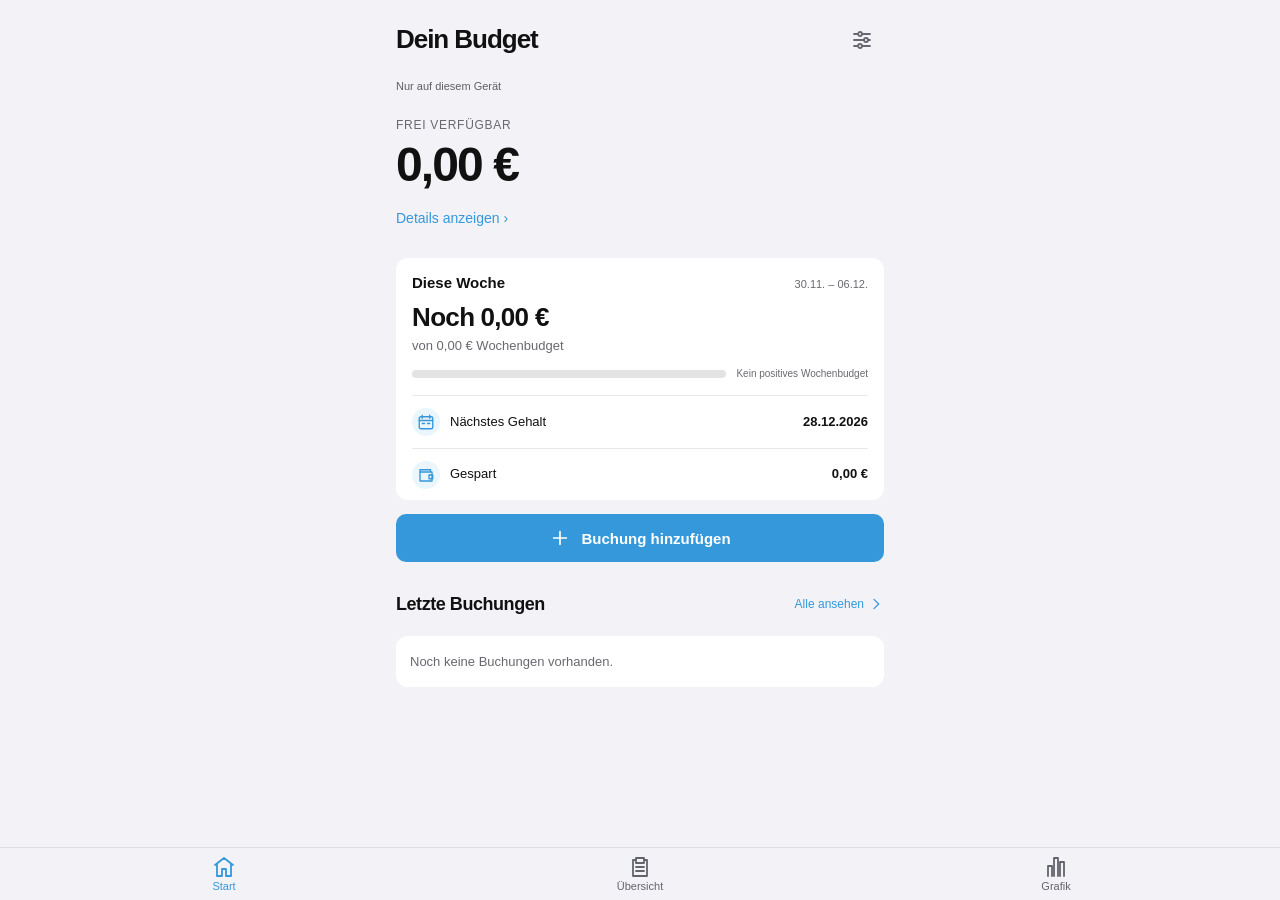
==== index.html @ 67a8d491 "Add files via upload" ====
<!DOCTYPE html>
<html lang="de">

<head>
    <meta charset="UTF-8">
    <meta name="viewport" content="width=device-width, initial-scale=1.0, viewport-fit=cover">
    <meta name="theme-color" content="#000000">
    <meta name="app-version" content="main-buchungen-design-v3">
    <meta name="apple-mobile-web-app-capable" content="yes">
    <meta name="apple-mobile-web-app-status-bar-style" content="black-translucent">
    <meta name="apple-mobile-web-app-title" content="Kostentracker">
    <meta name="mobile-web-app-capable" content="yes">
    <meta name="application-name" content="Kostentracker">
    <link rel="manifest" href="manifest.webmanifest">
    <link rel="preload" href="icon-192.png" as="image" fetchpriority="high">
    <link rel="preload" href="./js/app/ladebildschirm.js?v=main-buchungen-design-v3" as="script">
    <link rel="apple-touch-icon" href="apple-touch-icon.png">
    <link rel="icon" type="image/png" sizes="192x192" href="icon-192.png">
    <link rel="icon" type="image/png" sizes="512x512" href="icon-512.png">

    <title>Kostentracker</title>

    <script src="./js/core/datensatz-format.js?v=main-buchungen-design-v3" type="application/x-kostentracker"></script>
    <script src="./js/core/sicherungs-vergleich.js?v=main-buchungen-design-v3" type="application/x-kostentracker"></script>
    <script src="./js/core/lokale-datenbank.js?v=main-buchungen-design-v3" type="application/x-kostentracker"></script>
    <script src="./js/core/dienste.js?v=main-buchungen-design-v3" type="application/x-kostentracker"></script>
    <script src="./js/ui/kategorien-editor.js?v=main-buchungen-design-v3" type="application/x-kostentracker"></script>
<script src="./js/ui/fixkosten-neu.js?v=main-buchungen-design-v3" type="application/x-kostentracker"></script>
    <script src="./js/ui/eingabeschutz.js?v=main-buchungen-design-v3" type="application/x-kostentracker"></script>
    <script src="./js/app/design-start.js?v=main-buchungen-design-v3" type="application/x-kostentracker"></script>

    <link rel="stylesheet" href="./css/app.css?v=main-buchungen-design-v3" media="print" data-app-style onload="this.dataset.loaded='true'" onerror="this.dataset.failed='true'">

    <style id="bootSplashStyle">
      /* Paint the page canvas and safe-area background before app.css loads. */
      :root {--boot-canvas:#000;color-scheme:dark;}
      @media(prefers-color-scheme:light){:root:not([data-theme]) {--boot-canvas:#f2f2f7;color-scheme:light;}}
      :root[data-theme="light"] {--boot-canvas:#f2f2f7;color-scheme:light;}
      :root[data-theme="dark"] {--boot-canvas:#000;color-scheme:dark;}
      html,body {background:var(--bg,var(--boot-canvas));}
      body {margin:0;}

      .boot-splash {position:fixed;inset:0;z-index:30000;display:grid;place-items:center;background:#000;opacity:1;transition:opacity 280ms cubic-bezier(.4,0,.2,1);will-change:opacity;transform:translateZ(0);backface-visibility:hidden;}
      :root[data-theme="light"] .boot-splash {background:#f2f2f7;}
      .boot-splash-logo {position:absolute;left:50%;top:var(--boot-logo-center,50%);transform:translate(-50%,-50%);display:grid;place-items:center;width:104px;height:104px;opacity:0;will-change:opacity;transition:opacity 160ms ease-out;}
      .boot-splash-logo.boot-logo-visible {opacity:1;}
      .boot-covering body > :not(#bootSplash):not(script) {visibility:hidden;}
      .boot-splash-error {position:absolute;left:20px;right:20px;top:calc(var(--boot-logo-center,50%) + 84px);text-align:center;color:#fff;font:16px -apple-system,BlinkMacSystemFont,sans-serif;}
      :root[data-theme="light"] .boot-splash-error {color:#111;}
      .boot-splash-error button {padding:12px 20px;border:0;border-radius:12px;background:#3498db;color:#fff;font-size:16px;}
      .boot-splash img {display:block;width:104px;height:104px;object-fit:contain;border-radius:24px;}
      .boot-splash [hidden] {display:none;}
      .boot-splash-fallback {font-size:72px;line-height:1;}
      .boot-splash-leaving {opacity:0;pointer-events:none;}
      @media(prefers-reduced-motion:reduce){.boot-splash,.boot-splash-logo {transition:none;}}
    </style>
    <noscript><style>.boot-splash {display:none;}</style></noscript>
</head>

<body>
<div id="bootSplash" class="boot-splash" role="status" aria-label="Kostentracker wird geladen">
  <div id="bootSplashLogo" class="boot-splash-logo"><img id="bootSplashIcon" src="icon-192.png" alt="" width="104" height="104" decoding="async" fetchpriority="high" hidden><span id="bootSplashFallback" class="boot-splash-fallback" hidden aria-hidden="true">💸</span></div>
  <div id="bootSplashError" class="boot-splash-error" hidden><p>App konnte nicht gestartet werden.</p><button type="button" onclick="location.reload()">Erneut laden</button></div>
</div>
<script src="./js/app/ladebildschirm.js?v=main-buchungen-design-v3"></script>


<svg class="alltag-symbols" xmlns="http://www.w3.org/2000/svg" aria-hidden="true"><defs><symbol id="alltag-back" viewBox="0 0 24 24"><path d="m15 18-6-6 6-6"/></symbol><symbol id="alltag-plus" viewBox="0 0 24 24"><path d="M12 5v14M5 12h14"/></symbol><symbol id="alltag-more" viewBox="0 0 24 24"><circle cx="5" cy="12" r="1"/><circle cx="12" cy="12" r="1"/><circle cx="19" cy="12" r="1"/></symbol><symbol id="alltag-chevron" viewBox="0 0 24 24"><path d="m9 5 7 7-7 7"/></symbol><symbol id="alltag-search" viewBox="0 0 24 24"><circle cx="10.5" cy="10.5" r="6.5"/><path d="m16 16 4.5 4.5"/></symbol><symbol id="alltag-archive" viewBox="0 0 24 24"><path d="M4 9h16v11H4zM3 4h18v5H3zM9 13h6"/></symbol><symbol id="alltag-delete" viewBox="0 0 24 24"><path d="M3 6h18M9 6V3h6v3M5 6l1 15h12l1-15M10 10v7M14 10v7"/></symbol><symbol id="alltag-cart" viewBox="0 0 24 24"><path d="M3 3h2l3 12h10l3-9H6M9 18h.01M18 18h.01"/><circle cx="9" cy="20" r="1"/><circle cx="18" cy="20" r="1"/></symbol><symbol id="alltag-fuel" viewBox="0 0 24 24"><path d="M4 21V4h9v17M3 21h12M4 10h9M16 5l3 3v10a2 2 0 0 1-4 0v-5h-2M17 6v4h3"/></symbol><symbol id="alltag-droplet" viewBox="0 0 24 24"><path d="M12 3s-7 8-7 12a7 7 0 0 0 14 0c0-4-7-12-7-12Z"/></symbol><symbol id="alltag-house" viewBox="0 0 24 24"><path d="m3 10 9-7 9 7M5 9v12h5v-7h4v7h5V9"/></symbol><symbol id="alltag-food" viewBox="0 0 24 24"><path d="M4 3v6a3 3 0 0 0 6 0V3M7 3v18M17 3c-3 3-3 8 0 9h3M20 3v18"/></symbol><symbol id="alltag-activity" viewBox="0 0 24 24"><circle cx="12" cy="12" r="9"/><circle cx="12" cy="12" r="5"/><circle cx="12" cy="12" r="1"/></symbol><symbol id="alltag-gift" viewBox="0 0 24 24"><path d="M3 8h18v5H3zM5 13v8h14v-8M12 8v13"/><path d="M12 8C4 8 5 1 9 3c2 1 3 5 3 5s1-4 3-5c4-2 5 5-3 5Z"/></symbol><symbol id="alltag-spark" viewBox="0 0 24 24"><path d="m12 3 2.5 6.5L21 12l-6.5 2.5L12 21l-2.5-6.5L3 12l6.5-2.5Z"/></symbol><symbol id="alltag-clipboard" viewBox="0 0 24 24"><path d="M8 5H5v16h14V5h-3M8 3h8v5H8zM8 12h8M8 16h8"/></symbol><symbol id="alltag-chart" viewBox="0 0 24 24"><path d="M4 21V11h4v10M10 21V3h4v18M16 21V7h4v14"/></symbol><symbol id="alltag-shield" viewBox="0 0 24 24"><path d="m12 3 8 3v6c0 5-8 9-8 9s-8-4-8-9V6z"/><path d="m8 12 3 3 5-6"/></symbol><symbol id="alltag-receipt" viewBox="0 0 24 24"><path d="M5 3h14v18l-3-2-4 2-4-2-3 2zM8 7h8M8 11h8M8 15h4"/></symbol><symbol id="alltag-wallet" viewBox="0 0 24 24"><path d="M20 8H4V5h14v3M4 8v12h16V8M16 12h5v5h-5z"/></symbol><symbol id="alltag-calendar" viewBox="0 0 24 24"><rect x="3" y="5" width="18" height="16" rx="2"/><path d="M7 3v4M17 3v4M3 10h18M7 14h3M14 14h3"/></symbol><symbol id="alltag-income" viewBox="0 0 24 24"><path d="M12 3v12m-5-5 5 5 5-5M4 16v5h16v-5"/></symbol><symbol id="alltag-plane" viewBox="0 0 24 24"><path d="m3 10 8 2V4c0-2 2-2 2 0v8l8-2v3l-8 3v4l3 1v1l-4-1-4 1v-1l3-1v-4l-8-3z"/></symbol><symbol id="alltag-edit" viewBox="0 0 24 24"><path d="m15 4 5 5M4 20l5-1L21 7l-5-5L4 14z"/></symbol><symbol id="alltag-move" viewBox="0 0 24 24"><path d="M4 18v-5a4 4 0 0 1 4-4h12m-5-5 5 5-5 5"/></symbol><symbol id="alltag-check" viewBox="0 0 24 24"><path d="m4 12 5 5L20 6"/></symbol><symbol id="alltag-close" viewBox="0 0 24 24"><path d="m5 5 14 14M19 5 5 19"/></symbol><symbol id="alltag-transport" viewBox="0 0 24 24"><rect x="5" y="3" width="14" height="16" rx="3"/><path d="M5 11h14M9 19l-2 3M15 19l2 3M9 15h.01M15 15h.01M12 3v8"/></symbol><symbol id="alltag-bed" viewBox="0 0 24 24"><path d="M3 21V7m18 14V7M3 17h18M3 12h18v5M6 12V5h12v7M6 8h5v4M13 8h5v4"/></symbol></defs></svg>
    <!-- ===================== HOME ===================== -->
    <div id="travelModeBar" class="travel-mode-bar hidden"><span><svg class="alltag-icon" aria-hidden="true"><use href="#alltag-plane"></use></svg>Reiseansicht</span><button type="button" onclick="setTravelMode(false)">Alltag anzeigen</button></div>
<div id="travelOverviewView" class="alltag-page category-design-page hidden"><div class="container app-shell"><div class="topbar"><button type="button" class="back-btn" onclick="goHome()" aria-label="Zurück"><svg class="alltag-icon" aria-hidden="true"><use href="#alltag-back"></use></svg></button><h2>Deine Reisen</h2></div><div id="travelOverviewCountries"></div></div></div>
<div id="home" class="home-dashboard">
        <div class="container app-shell">
            <div class="topbar">
                <h2>Dein Budget</h2>
                <button class="icon-btn" onclick="openSettings()" aria-label="Einstellungen"><svg class="alltag-icon" viewBox="0 0 24 24" aria-hidden="true" focusable="false"><path d="M4 6h4m4 0h8M4 12h10m4 0h2M4 18h4m4 0h8"/><circle cx="10" cy="6" r="2"/><circle cx="16" cy="12" r="2"/><circle cx="10" cy="18" r="2"/></svg></button>
            </div>

            <button id="homeSyncStatus" type="button" class="home-sync-status" onclick="openServerSettings()" aria-label="Synchronisierungsstatus – Anmeldung öffnen">Nur auf diesem Gerät</button>

            <button id="travelModeToggle" type="button" class="travel-mode-toggle hidden" onclick="setTravelMode(true)"><svg class="alltag-icon" aria-hidden="true"><use href="#alltag-plane"></use></svg>Reiseansicht einschalten</button>
            <div id="travelModeHome" class="hidden" aria-label="Reiseübersicht"></div>
            <div class="hero-card">
                <div class="hero-label">Frei verfügbar</div>
                <div id="homeBudgetVerfuegbar" class="hero-amount">0.00 €</div>
                <button id="freiDetailsToggle" class="link-button" onclick="toggleFreiDetails()">Details anzeigen ›</button>

                <div id="freiDetails" class="compact-details hidden">
                    <div class="calc-row"><span>Aktuelle Periode</span><span id="homePeriodDates">–</span></div>
                    <div class="calc-row"><span>Startgehalt</span><span id="homeBudgetStart">0.00 €</span></div>
                    <div class="calc-row"><span>Einnahmen</span><span id="homeBudgetEinnahmen">+0.00 €</span></div>
                    <div class="calc-row"><span>Fixkosten</span><span id="homeBudgetLaufend">0.00 €</span></div>
                    <div class="calc-row"><span>Versicherungen</span><span id="homeBudgetVers">0.00 €</span></div>
                    <div class="calc-row"><span>Geplante Ausgaben</span><span id="homeBudgetGeplant">0.00 €</span></div>
                    <div class="calc-row"><span>Investieren</span><span id="homeBudgetInvestieren">0.00 €</span></div>
                    <div class="calc-row"><span>Sparen vorgesehen</span><span id="homeBudgetSparenPlan">0.00 €</span></div>
                    <div class="calc-row"><span>Gespart aktuell</span><span id="homeBudgetGespart">0.00 €</span></div>
                    <div class="calc-row"><span>Haushalt bisher</span><span id="homeBudgetHaushalt">0.00 €</span></div>
                    <div class="calc-row"><span>Freizeit bisher</span><span id="homeBudgetFreizeit">0.00 €</span></div>
                    <div class="calc-row total"><span>Frei verfügbar</span><span id="homeBudgetVerfuegbarDetail">0.00 €</span></div>
                    <div class="calc-row"><span>Noch kommende Abbuchungen</span><span id="homeFaelligGesamt">0.00 €</span></div>
                    <div class="detail-note">Die kommenden Abbuchungen sind im frei verfügbaren Betrag bereits berücksichtigt.</div>
                </div>
            </div>


            <div id="homeActiveTrips" class="home-active-trips hidden" aria-label="Aktuelle Reisen"></div>

            <section class="home-week-panel" aria-label="Wochenbudget und Gehaltsinfos">
                <div class="week-summary-card" onclick="openWeekPreview()" role="button" tabindex="0" aria-label="Wochenbudget und Vorschau anzeigen" onkeydown="if(event.key==='Enter'||event.key===' '){event.preventDefault();openWeekPreview();}">
                    <div class="week-summary-head"><div class="week-summary-title">Diese Woche</div><div id="homeWeekDates" class="week-summary-dates">Montag – Sonntag</div></div>
                    <div class="home-week-balance"><span id="homeWeekPrefix">Noch</span> <strong id="homeWeekAmount" class="week-summary-amount">0,00 €</strong></div>
                    <div class="home-week-budget">von <span id="homeWeekBudgetStart">0,00 €</span> Wochenbudget</div>
                    <div class="home-week-progress-row"><div id="homeWeekProgress" class="home-week-progress" role="progressbar" aria-label="Ausgegebenes Wochenbudget" aria-valuemin="0" aria-valuemax="100" aria-valuenow="0"><span id="homeWeekProgressFill"></span></div><span id="homeWeekProgressLabel">0 % ausgegeben</span></div>
                </div>
                <div class="home-salary-info">
                    <div class="salary-row"><span class="home-fact-icon"><svg class="alltag-icon" viewBox="0 0 24 24" aria-hidden="true" focusable="false"><use href="#alltag-calendar"></use></svg></span><span>Nächstes Gehalt</span><strong id="homeNextSalary">–</strong></div>
                    <div class="salary-row"><span class="home-fact-icon"><svg class="alltag-icon" viewBox="0 0 24 24" aria-hidden="true" focusable="false"><use href="#alltag-wallet"></use></svg></span><span>Gespart</span><strong id="homeGespart">0,00 €</strong></div>
                </div>
            </section>
            <div id="homeWarnings" class="hidden"></div>

            <button class="primary-add" onclick="openAddSheet()"><svg class="alltag-icon" viewBox="0 0 24 24" aria-hidden="true" focusable="false"><use href="#alltag-plus"></use></svg>Buchung hinzufügen</button>
            <section class="home-recent" aria-labelledby="homeRecentTitle">
                <div class="home-recent-heading"><h3 id="homeRecentTitle">Letzte Buchungen</h3><button id="homeAllBookings" type="button" onclick="openGlobalArchiv()">Alle ansehen <svg class="alltag-icon" viewBox="0 0 24 24" aria-hidden="true" focusable="false"><use href="#alltag-chevron"></use></svg></button></div>
                <div id="homeRecentBookings" class="home-recent-list"></div>
            </section>
        </div>

        <div class="bottom-nav">
            <button class="active" onclick="goHome()"><span class="nav-icon"><svg class="alltag-icon" viewBox="0 0 24 24" aria-hidden="true" focusable="false"><use href="#alltag-house"></use></svg></span>Start</button>
            <button onclick="openUebersicht()"><span class="nav-icon"><svg class="alltag-icon" viewBox="0 0 24 24" aria-hidden="true" focusable="false"><use href="#alltag-clipboard"></use></svg></span>Übersicht</button>
            <button onclick="openGrafik()"><span class="nav-icon"><svg class="alltag-icon" viewBox="0 0 24 24" aria-hidden="true" focusable="false"><use href="#alltag-chart"></use></svg></span>Grafik</button>
        </div>
    </div>

    <!-- ===================== ÜBERSICHT ===================== -->
    <div id="uebersichtView" class="hidden">
        <div class="container app-shell">
            <div class="topbar">
                <button class="back-btn" onclick="goHome()" aria-label="Zurück"><svg class="alltag-icon" viewBox="0 0 24 24" aria-hidden="true" focusable="false"><use href="#alltag-back"></use></svg></button>
                <h2 style="flex:1;">Übersicht</h2>
                <button class="icon-btn" onclick="openSettings()" aria-label="Einstellungen"><svg class="alltag-icon" viewBox="0 0 24 24" aria-hidden="true" focusable="false"><path d="M4 6h4m4 0h8M4 12h10m4 0h2M4 18h4m4 0h8"/><circle cx="10" cy="6" r="2"/><circle cx="16" cy="12" r="2"/><circle cx="10" cy="18" r="2"/></svg></button>
            </div>

            <div class="section-label">Mein Budget</div>
            <div class="overview-card" role="button" tabindex="0" onkeydown="if(event.key==='Enter'||event.key===' '){event.preventDefault();this.click();}" onclick="openHaushalt()"><span class="overview-category-icon"><svg class="alltag-icon" viewBox="0 0 24 24" aria-hidden="true" focusable="false"><use href="#alltag-cart"></use></svg></span><div class="overview-card-main">
                <div class="overview-card-top"><span class="overview-card-title">Haushalt</span><strong id="overviewHaushalt">0.00 €</strong></div>
                <div class="overview-card-sub">Ausgaben im aktuellen Gehaltszeitraum</div></div>
            </div>
            <div class="overview-card" role="button" tabindex="0" onkeydown="if(event.key==='Enter'||event.key===' '){event.preventDefault();this.click();}" onclick="openFreizeit()"><span class="overview-category-icon"><svg class="alltag-icon" viewBox="0 0 24 24" aria-hidden="true" focusable="false"><use href="#alltag-activity"></use></svg></span><div class="overview-card-main">
                <div class="overview-card-top"><span class="overview-card-title">Freizeit</span><strong id="overviewFreizeit">0.00 €</strong></div>
                <div class="overview-card-sub">Ausgehen, Restaurant, Kino und Unternehmungen</div></div>
            </div>
            <div class="overview-card" role="button" tabindex="0" onkeydown="if(event.key==='Enter'||event.key===' '){event.preventDefault();this.click();}" onclick="openKosten()"><span class="overview-category-icon"><svg class="alltag-icon" viewBox="0 0 24 24" aria-hidden="true" focusable="false"><use href="#alltag-receipt"></use></svg></span><div class="overview-card-main">
                <div class="overview-card-top"><span class="overview-card-title">Fixkosten</span><strong id="overviewFixkosten">0.00 €</strong></div>
                <div class="overview-card-sub">Fest eingeplante Kosten im Gehaltszeitraum</div></div>
            </div>
            <div class="overview-card" role="button" tabindex="0" onkeydown="if(event.key==='Enter'||event.key===' '){event.preventDefault();this.click();}" onclick="openVersicherungen()"><span class="overview-category-icon"><svg class="alltag-icon" viewBox="0 0 24 24" aria-hidden="true" focusable="false"><use href="#alltag-shield"></use></svg></span><div class="overview-card-main">
                <div class="overview-card-top"><span class="overview-card-title">Versicherungen</span><strong id="overviewVersicherungen">0.00 €</strong></div>
                <div class="overview-card-sub">Fällige Versicherungen im Gehaltszeitraum</div></div>
            </div>
            <div class="overview-card" role="button" tabindex="0" onkeydown="if(event.key==='Enter'||event.key===' '){event.preventDefault();this.click();}" onclick="openEinnahmen()"><span class="overview-category-icon"><svg class="alltag-icon" viewBox="0 0 24 24" aria-hidden="true" focusable="false"><use href="#alltag-income"></use></svg></span><div class="overview-card-main">
                <div class="overview-card-top"><span class="overview-card-title">Einnahmen</span><strong id="overviewEinnahmen">+0.00 €</strong></div>
                <div class="overview-card-sub">Zusätzliche Geldeingänge im Gehaltszeitraum</div></div>
            </div>
            <div class="overview-card" role="button" tabindex="0" onkeydown="if(event.key==='Enter'||event.key===' '){event.preventDefault();this.click();}" onclick="openGeplanteAusgaben()"><span class="overview-category-icon"><svg class="alltag-icon" viewBox="0 0 24 24" aria-hidden="true" focusable="false"><use href="#alltag-calendar"></use></svg></span><div class="overview-card-main">
                <div class="overview-card-top"><span class="overview-card-title">Geplante Ausgaben</span><strong id="overviewGeplant">0.00 €</strong></div>
                <div class="overview-card-sub">Für den aktuellen Gehaltszeitraum reserviert</div></div>
            </div>
            <div class="overview-card" role="button" tabindex="0" onkeydown="if(event.key==='Enter'||event.key===' '){event.preventDefault();this.click();}" onclick="openSparenInvestieren()"><span class="overview-category-icon"><svg class="alltag-icon" viewBox="0 0 24 24" aria-hidden="true" focusable="false"><use href="#alltag-wallet"></use></svg></span><div class="overview-card-main">
                <div class="overview-card-top"><span class="overview-card-title">Sparen & Investieren</span><strong id="overviewSparenInvestieren">0.00 €</strong></div>
                <div id="overviewSparenInvestierenSub" class="overview-card-sub">Investieren geschützt · Rücklage als Sparpuffer</div></div>
            </div>

            <div class="section-label">Separat</div>
            <div class="overview-card" role="button" tabindex="0" onkeydown="if(event.key==='Enter'||event.key===' '){event.preventDefault();this.click();}" onclick="openReisen()"><span class="overview-category-icon"><svg class="alltag-icon" viewBox="0 0 24 24" aria-hidden="true" focusable="false"><use href="#alltag-plane"></use></svg></span><div class="overview-card-main">
                <div class="overview-card-top"><span class="overview-card-title">Reisen</span><strong id="overviewReisen">0.00 €</strong></div>
                <div class="overview-card-sub">Wird nicht in dein Alltagsbudget eingerechnet</div></div>
            </div>
        </div>
        <div class="bottom-nav">
            <button onclick="goHome()"><span class="nav-icon"><svg class="alltag-icon" viewBox="0 0 24 24" aria-hidden="true" focusable="false"><use href="#alltag-house"></use></svg></span>Start</button>
            <button class="active" onclick="openUebersicht()"><span class="nav-icon"><svg class="alltag-icon" viewBox="0 0 24 24" aria-hidden="true" focusable="false"><use href="#alltag-clipboard"></use></svg></span>Übersicht</button>
            <button onclick="openGrafik()"><span class="nav-icon"><svg class="alltag-icon" viewBox="0 0 24 24" aria-hidden="true" focusable="false"><use href="#alltag-chart"></use></svg></span>Grafik</button>
        </div>
    </div>

    <!-- ===================== GRAFIK ===================== -->
    <div id="grafikView" class="hidden">
        <div class="container app-shell">
            <div class="topbar">
                <button class="back-btn" onclick="goHome()" aria-label="Zurück"><svg class="alltag-icon" aria-hidden="true"><use href="#alltag-back"></use></svg></button>
                <h2 style="flex:1;">Grafik</h2>
                <button class="icon-btn" onclick="openSettings()" aria-label="Einstellungen"><svg class="alltag-icon" aria-hidden="true" viewBox="0 0 24 24"><path d="M4 6h4m4 0h8M4 12h10m4 0h2M4 18h4m4 0h8"/><circle cx="10" cy="6" r="2"/><circle cx="16" cy="12" r="2"/><circle cx="10" cy="18" r="2"/></svg></button>
            </div>

            <div id="travelModeGraphic" class="hidden" aria-label="Reiseausgaben"></div>
            <div class="settings-card grafik-filter-card">
                <div class="grafik-filter-title">Zeitraum</div>
                <div id="grafikNormalRangeControls">
                    <div class="grafik-range-tabs">
                        <button id="grafikRangeMonth" class="quick-category-btn selected" onclick="grafikSetRange('month',this)">Monat</button>
                        <button id="grafikRangeSalary" class="quick-category-btn" onclick="grafikSetRange('salary',this)">Gehalt</button>
                        <button id="grafikRangeCustom" class="quick-category-btn" onclick="grafikSetRange('custom',this)">Frei</button>
                    </div>
                    <div id="grafikRangeMonthBox" class="grafik-filter-field"><input id="grafikMonth" type="month" onchange="renderGrafik()"></div>
                    <div id="grafikRangeSalaryBox" class="grafik-filter-field hidden"><select id="grafikSalaryPeriod" onchange="renderGrafik()"></select></div>
                    <div id="grafikRangeCustomBox" class="grafik-filter-field hidden">
                        <div class="date-range grafik-date-range">
                            <div class="date-field"><label>Von</label><input id="grafikVon" type="date" onchange="renderGrafik()"></div>
                            <div class="date-field"><label>Bis</label><input id="grafikBis" type="date" onchange="renderGrafik()"></div>
                        </div>
                    </div>
                </div>
                <button id="grafikCompareToggle" class="grafik-compare-toggle" type="button" onclick="grafikToggleCompare()">⇄ Zeiträume vergleichen</button>
                <div id="grafikComparePeriods" class="grafik-compare-periods hidden">
                    <div class="grafik-compare-period">
                        <div class="grafik-compare-period-title">Zeitraum A</div>
                        <div class="date-range">
                            <div class="date-field"><label>Von</label><input id="grafikCompareAVon" type="date" onchange="renderGrafik()"></div>
                            <div class="date-field"><label>Bis</label><input id="grafikCompareABis" type="date" onchange="renderGrafik()"></div>
                        </div>
                    </div>
                    <div class="grafik-compare-swap">
                        <button type="button" onclick="grafikSwapComparePeriods()" aria-label="Zeitraum A und B tauschen" title="Zeiträume tauschen">⇄</button>
                    </div>
                    <div class="grafik-compare-period">
                        <div class="grafik-compare-period-title">Zeitraum B</div>
                        <div class="date-range">
                            <div class="date-field"><label>Von</label><input id="grafikCompareBVon" type="date" onchange="renderGrafik()"></div>
                            <div class="date-field"><label>Bis</label><input id="grafikCompareBBis" type="date" onchange="renderGrafik()"></div>
                        </div>
                    </div>
                </div>
            </div>

            <div id="grafikNormalCategoryCard" class="settings-card grafik-filter-card">
                <div class="grafik-filter-title">Kategorie</div>
                <select id="grafikCategory" onchange="grafikCategoryChanged()">
                    <option value="all">Alle Kategorien</option>
                    <option value="haushalt">Haushalt</option>
                    <option value="freizeit">Freizeit</option>
                    <option value="fixkosten">Fixkosten</option>
                    <option value="versicherungen">Versicherungen</option>
                    <option value="einnahmen">Einnahmen</option>
                    <option value="reisen">Reisen</option>
                    <option value="geplant">Geplante Ausgaben</option>
                    <option value="sparen">Sparen &amp; Investieren</option>
                </select>
                <div id="grafikSubcategoryWrap" class="hidden grafik-filter-field">
                    <select id="grafikSubcategory" onchange="renderGrafik()"></select>
                </div>
            </div>

            <div id="grafikCompareCategoryCard" class="settings-card grafik-filter-card hidden">
                <details class="grafik-comparison-picker">
                    <summary><span id="grafikCompareSelectionSummary">Kategorien auswählen</span><svg class="alltag-icon" aria-hidden="true"><use href="#alltag-chevron"></use></svg></summary>
                    <div class="grafik-compare-help">Kategorien und Unterkategorien lassen sich frei kombinieren. Die Auswahl wird direkt übernommen.</div>
                    <div id="grafikCompareSelection" class="grafik-compare-select"></div>
                </details>
            </div>

            <div id="grafikChartCard" class="settings-card grafik-chart-card">
                <div class="grafik-chart-head">
                    <div>
                        <div id="grafikTitle" class="grafik-chart-title">Ausgaben</div>
                        <div id="grafikSubtitle" class="grafik-chart-subtitle">–</div>
                    </div>
                    <strong id="grafikTotal" class="grafik-total">0,00 €</strong>
                </div>
                <div id="grafikChart" class="grafik-chart"></div>
                <div id="grafikLegend" class="grafik-legend"></div>
            </div>

            <div id="grafikStats" class="grafik-stats"></div>
        </div>
        <div class="bottom-nav">
            <button onclick="goHome()"><span class="nav-icon"><svg class="alltag-icon" aria-hidden="true"><use href="#alltag-house"></use></svg></span>Start</button>
            <button onclick="openUebersicht()"><span class="nav-icon"><svg class="alltag-icon" aria-hidden="true"><use href="#alltag-clipboard"></use></svg></span>Übersicht</button>
            <button class="active" onclick="openGrafik()"><span class="nav-icon"><svg class="alltag-icon" aria-hidden="true"><use href="#alltag-chart"></use></svg></span>Grafik</button>
        </div>
    </div>

    <!-- ===================== EINSTELLUNGEN ===================== -->
    <div id="settingsView" class="hidden">
        <div class="container">
            <div class="topbar">
                <button class="back-btn" onclick="goHome()" aria-label="Zurück"><svg class="alltag-icon" viewBox="0 0 24 24" aria-hidden="true" focusable="false"><use href="#alltag-back"></use></svg></button>
                <h2 style="flex:1;">Einstellungen</h2>
            <button class="page-info-button" type="button" onclick="openPageInfo('settingsView')" aria-label="Informationen zu Einstellungen">ⓘ</button>
            </div>

            <div class="settings-section-head">Allgemein</div>
            <div class="settings-menu">
                <button id="appUpdateCheckButton" class="settings-menu-item" type="button" onclick="checkAppUpdate(true)">
                    <span class="settings-menu-icon"><svg class="alltag-icon" viewBox="0 0 24 24" aria-hidden="true" focusable="false"><path d="M20 8a8 8 0 1 0 0 8M20 3v5h-5"/></svg></span><span class="settings-menu-main"><span class="settings-menu-title">App aktualisieren</span><span class="settings-menu-sub">Automatisch prüfen und sicher neu laden</span></span><span class="settings-menu-chevron"><svg class="alltag-icon" viewBox="0 0 24 24" aria-hidden="true" focusable="false"><use href="#alltag-chevron"></use></svg></span>
                </button>
                <div id="appUpdateStatus" class="settings-note" role="status" aria-live="polite"></div>

                <button class="settings-menu-item" type="button" onclick="openSettingsBudget()">
                    <span class="settings-menu-icon"><svg class="alltag-icon" viewBox="0 0 24 24" aria-hidden="true" focusable="false"><use href="#alltag-wallet"></use></svg></span>
                    <span class="settings-menu-main"><span class="settings-menu-title">Budget & Gehalt</span><span class="settings-menu-sub">Aktuelles und nächstes Gehalt, Gehaltstag</span></span>
                    <span class="settings-menu-chevron"><svg class="alltag-icon" viewBox="0 0 24 24" aria-hidden="true" focusable="false"><use href="#alltag-chevron"></use></svg></span>
                </button>
                <button class="settings-menu-item" type="button" onclick="openSettingsQuickAdd()">
                    <span class="settings-menu-icon"><svg class="alltag-icon" viewBox="0 0 24 24" aria-hidden="true" focusable="false"><path d="m13 2-9 12h7l-1 8 10-13h-8z"/></svg></span>
                    <span class="settings-menu-main"><span class="settings-menu-title">Schnelleingabe</span><span class="settings-menu-sub">Bereiche auswählen und Reihenfolge anpassen</span></span>
                    <span class="settings-menu-chevron"><svg class="alltag-icon" viewBox="0 0 24 24" aria-hidden="true" focusable="false"><use href="#alltag-chevron"></use></svg></span>
                </button>
                <button class="settings-menu-item" type="button" onclick="openSettingsWarnings()">
                    <span class="settings-menu-icon"><svg class="alltag-icon" viewBox="0 0 24 24" aria-hidden="true" focusable="false"><path d="M5 17h14l-2-3V9a5 5 0 0 0-10 0v5zM10 21h4M12 2v2"/></svg></span>
                    <span class="settings-menu-main"><span class="settings-menu-title">Erinnerung</span><span class="settings-menu-sub">Große Ausgaben und Hinweise auf der Startseite</span></span>
                    <span class="settings-menu-chevron"><svg class="alltag-icon" viewBox="0 0 24 24" aria-hidden="true" focusable="false"><use href="#alltag-chevron"></use></svg></span>
                </button>
                <button class="settings-menu-item" type="button" onclick="openMerchantSettings()">
                    <span class="settings-menu-icon"><svg class="alltag-icon" viewBox="0 0 24 24" aria-hidden="true" focusable="false"><path d="M3 3h8l10 10-8 8L3 11z"/><circle cx="7" cy="7" r="1"/></svg></span>
                    <span class="settings-menu-main"><span class="settings-menu-title">Händlerzuordnung</span><span class="settings-menu-sub">Automatische Kategorien und eigene Zuordnungen</span></span>
                    <span class="settings-menu-chevron"><svg class="alltag-icon" viewBox="0 0 24 24" aria-hidden="true" focusable="false"><use href="#alltag-chevron"></use></svg></span>
                </button>
                <button class="settings-menu-item" type="button" onclick="openSettingsDesign()">
                    <span class="settings-menu-icon"><svg class="alltag-icon" viewBox="0 0 24 24" aria-hidden="true" focusable="false"><path d="M12 3a9 9 0 1 0 0 18h1a2 2 0 0 0 1-4c-1-1 0-2 1-2h2a4 4 0 0 0 4-4c0-5-4-8-9-8Z"/><path d="M7 9h.01M11 6h.01M16 8h.01M6 13h.01"/></svg></span>
                    <span class="settings-menu-main"><span class="settings-menu-title">Design</span><span id="settingsDesignMenuSub" class="settings-menu-sub">Systemeinstellung verwenden</span></span>
                    <span class="settings-menu-chevron"><svg class="alltag-icon" viewBox="0 0 24 24" aria-hidden="true" focusable="false"><use href="#alltag-chevron"></use></svg></span>
                </button>
                <button class="settings-menu-item" type="button" onclick="openSettingsGestures()">
                    <span class="settings-menu-icon"><svg class="alltag-icon" viewBox="0 0 24 24" aria-hidden="true" focusable="false"><path d="M9 12V5a2 2 0 0 1 4 0v6l2-1 5 3v3c0 4-3 6-6 6-2 0-4-1-5-3l-4-5a2 2 0 0 1 3-2l1 1"/></svg></span>
                    <span class="settings-menu-main"><span class="settings-menu-title">Gesten</span><span id="settingsGesturesMenuSub" class="settings-menu-sub">Rechts-Swipe: Aus</span></span>
                    <span class="settings-menu-chevron"><svg class="alltag-icon" viewBox="0 0 24 24" aria-hidden="true" focusable="false"><use href="#alltag-chevron"></use></svg></span>
                </button>
            </div>

            <div class="settings-section-head" style="margin-top:22px;">Daten</div>
            <div class="settings-menu">
                <button class="settings-menu-item" type="button" onclick="openGlobalArchiv()">
                    <span class="settings-menu-icon"><svg class="alltag-icon" viewBox="0 0 24 24" aria-hidden="true" focusable="false"><use href="#alltag-archive"></use></svg></span>
                    <span class="settings-menu-main"><span class="settings-menu-title">Archiv</span><span class="settings-menu-sub">Alle gespeicherten Einträge durchsuchen und exportieren</span></span>
                    <span class="settings-menu-chevron"><svg class="alltag-icon" viewBox="0 0 24 24" aria-hidden="true" focusable="false"><use href="#alltag-chevron"></use></svg></span>
                </button>
                <button class="settings-menu-item" type="button" onclick="openServerSettings()">
                    <span class="settings-menu-icon"><svg class="alltag-icon" viewBox="0 0 24 24" aria-hidden="true" focusable="false"><rect x="3" y="5" width="18" height="14" rx="2"/><path d="M7 9h4M7 13h2m5-4 3 3-3 3M12 12h5"/></svg></span>
                    <span class="settings-menu-main"><span class="settings-menu-title">Server &amp; Synchronisierung</span><span class="settings-menu-sub">Zugang, Verbindung und Benachrichtigungen</span></span>
                    <span class="settings-menu-chevron"><svg class="alltag-icon" viewBox="0 0 24 24" aria-hidden="true" focusable="false"><use href="#alltag-chevron"></use></svg></span>
                </button>
                <button class="settings-menu-item" type="button" onclick="openSettingsBackup()">
                    <span class="settings-menu-icon"><svg class="alltag-icon" viewBox="0 0 24 24" aria-hidden="true" focusable="false"><path d="M4 3h13l4 4v14H3V3zM7 3v6h10V3M7 21v-8h10v8M14 5v2"/></svg></span>
                    <span class="settings-menu-main"><span class="settings-menu-title">Daten &amp; Sicherung</span><span class="settings-menu-sub">Sicherungsstände und Backup-Dateien</span></span>
                    <span class="settings-menu-chevron"><svg class="alltag-icon" viewBox="0 0 24 24" aria-hidden="true" focusable="false"><use href="#alltag-chevron"></use></svg></span>
                </button>
            </div>
        </div>
    </div>

    <div id="serverSettingsView" class="settings-subpage hidden">
        <div class="container">
            <div class="topbar">
                <button class="back-btn" onclick="openSettings()" aria-label="Zurück"><svg class="alltag-icon" viewBox="0 0 24 24" aria-hidden="true" focusable="false"><use href="#alltag-back"></use></svg></button>
                <h2 style="flex:1;">Server &amp; Synchronisierung</h2>
            <button class="page-info-button" type="button" onclick="openPageInfo('serverSettingsView')" aria-label="Informationen zu Server &amp; Synchronisierung">ⓘ</button>
            </div>
            <div class="settings-page-card">
                <h3>Dein persönlicher Zugang</h3>
                
                <label for="testServerToken">Persönlicher Zugangscode</label>
                <input id="testServerToken" oninput="updateServerLoginControls()" type="password" autocomplete="off" autocapitalize="none" spellcheck="false" placeholder="Persönlichen Zugangscode einfügen">
                <button class="settings-secondary" id="testServerReveal" onclick="toggleTestServerCode()" style="background:#3a3a3c;">Code anzeigen</button>
                <button id="serverLoginButton" onclick="syncTestServer(true)">Anmelden</button>
                <div id="serverAccountActions" class="hidden">
                <button onclick="activateTestServerPush()"><svg class="alltag-icon" viewBox="0 0 24 24" aria-hidden="true" focusable="false"><use href="#alltag-check"></use></svg>Benachrichtigungen aktivieren</button>
                <div id="serverNotificationStatus" class="settings-note" style="margin:12px 0;"></div>
                </div>
                <div id="testServerStatus" class="server-login-status" role="status" aria-live="polite" style="margin-top:16px;">Noch nicht angemeldet.</div>
            </div>

            <section id="serverRestoreNotice" class="server-restore-notice hidden" aria-labelledby="serverRestoreNoticeTitle">
                <h3 id="serverRestoreNoticeTitle">Deine gespeicherten Daten sind da</h3>
                <p>Stelle deine bisherigen Einträge wieder her, um neue Zahlungen zu übernehmen.</p>
                <button type="button" onclick="openSettingsBackup()">Daten &amp; Sicherung öffnen</button>
            </section>
        </div>
    </div>

    <!-- ===================== EINSTELLUNGEN: BUDGET & GEHALT ===================== -->
    <div id="settingsBudgetView" class="settings-subpage hidden">
        <div class="container">
            <div class="topbar">
                <button class="back-btn" onclick="openSettings()" aria-label="Zurück"><svg class="alltag-icon" viewBox="0 0 24 24" aria-hidden="true" focusable="false"><use href="#alltag-back"></use></svg></button>
                <h2 style="flex:1;">Budget & Gehalt</h2>
            <button class="page-info-button" type="button" onclick="openPageInfo('settingsBudgetView')" aria-label="Informationen zu Budget & Gehalt">ⓘ</button>
            </div>
            <div class="settings-page-card">
                <label for="startgehaltInput">Startgehalt / Startbudget</label>
                <input id="startgehaltInput" type="text" inputmode="decimal" min="0" step="0.01" placeholder="z. B. 2500">
                <button onclick="saveStartgehalt()">Startgehalt speichern</button>
                
            </div>
            <div class="settings-page-card">
                <h3>Nächstes Gehalt</h3>
                
                <div class="date-range">
                    <div class="date-field">
                        <label for="nextSalaryDateInput">Erwartetes Datum</label>
                        <input id="nextSalaryDateInput" type="date">
                    </div>
                    <div class="date-field">
                        <label for="nextSalaryAmountInput">Betrag</label>
                        <input id="nextSalaryAmountInput" type="text" inputmode="decimal" placeholder="z. B. 2750">
                    </div>
                </div>
                <button onclick="saveNextSalaryPlan()">Nächstes Gehalt speichern</button>
                <button class="settings-secondary" onclick="clearNextSalaryPlan()" style="background:#3a3a3c;">Angaben löschen</button>
                <div id="nextSalarySettingsStatus" class="settings-note" style="margin-top:8px;"></div>
            </div>
            <div class="settings-page-card">
                <label for="gehaltstagInput">Regulärer Gehaltstag</label>
                <input id="gehaltstagInput" type="number" min="1" max="31" value="26">
                <button onclick="saveGehaltstag()">Gehaltstag speichern</button>
                
            </div>
        </div>
    </div>

    <div id="settingsMerchantView" class="settings-subpage hidden">
      <div class="container">
        <div class="topbar"><button class="back-btn" type="button" onclick="openSettings()" aria-label="Zurück"><svg class="alltag-icon" viewBox="0 0 24 24" aria-hidden="true" focusable="false"><use href="#alltag-back"></use></svg></button><h2 style="flex:1;">Händlerzuordnung</h2><button class="page-info-button" type="button" onclick="openPageInfo('settingsMerchantView')" aria-label="Informationen zur Händlerzuordnung">ⓘ</button></div>
        <div class="settings-page-card">
          <h3>Zuordnung hinzufügen</h3>
          <label for="merchantRuleName">Händlername</label><input id="merchantRuleName" maxlength="200" placeholder="z. B. Little Tokyo" autocomplete="off">
          <label for="merchantRuleArea">Bereich</label><select id="merchantRuleArea" onchange="updateMerchantRuleCategories()"><option value="">Bereich auswählen</option><option value="Haushalt">Haushalt</option><option value="Freizeit">Freizeit</option></select>
          <label for="merchantRuleCategory">Kategorie</label><select id="merchantRuleCategory"><option value="">Kategorie auswählen</option></select>
          <button id="merchantRuleSave" type="button" onclick="saveMerchantRule()">Zuordnung speichern</button><div id="merchantRuleStatus" class="settings-note" role="status" aria-live="polite"></div>
        </div>
        <div class="settings-page-card"><h3>Eigene Zuordnungen</h3><div id="merchantRuleList"></div></div>
        <div class="settings-page-card"><details><summary>Automatisch erkannte Händler</summary><div id="merchantBuiltinList"></div></details></div>
      </div>
    </div>

    <!-- ===================== EINSTELLUNGEN: SCHNELLEINGABE ===================== -->
    <div id="settingsQuickAddView" class="settings-subpage hidden">
        <div class="container">
            <div class="topbar">
                <button class="back-btn" onclick="openSettings()" aria-label="Zurück"><svg class="alltag-icon" viewBox="0 0 24 24" aria-hidden="true" focusable="false"><use href="#alltag-back"></use></svg></button>
                <h2 style="flex:1;">Schnelleingabe</h2>
            <button class="page-info-button" type="button" onclick="openPageInfo('settingsQuickAddView')" aria-label="Informationen zu Schnelleingabe">ⓘ</button>
            </div>
            <div class="settings-page-card">
                
                <h3>Bereiche & Reihenfolge</h3>
                <div id="quickAddSettingsList" class="quick-fav-list"></div>
            </div>
            <div class="settings-page-card">
                <h3>Schnellbeträge</h3>
                
                <div class="quick-amount-settings-grid">
                    <input id="quickAmount1" type="text" inputmode="decimal" aria-label="Schnellbetrag 1">
                    <input id="quickAmount2" type="text" inputmode="decimal" aria-label="Schnellbetrag 2">
                    <input id="quickAmount3" type="text" inputmode="decimal" aria-label="Schnellbetrag 3">
                    <input id="quickAmount4" type="text" inputmode="decimal" aria-label="Schnellbetrag 4">
                </div>
                <button onclick="saveQuickAmounts()">Schnellbeträge speichern</button>
            </div>
        </div>
    </div>

    <!-- ===================== EINSTELLUNGEN: WARNUNGEN ===================== -->
    <div id="settingsWarningsView" class="settings-subpage hidden">
        <div class="container">
            <div class="topbar">
                <button class="back-btn" onclick="openSettings()" aria-label="Zurück"><svg class="alltag-icon" viewBox="0 0 24 24" aria-hidden="true" focusable="false"><use href="#alltag-back"></use></svg></button>
                <h2 style="flex:1;">Erinnerung</h2>
            <button class="page-info-button" type="button" onclick="openPageInfo('settingsWarningsView')" aria-label="Informationen zu Erinnerung">ⓘ</button>
            </div>
            <div class="settings-page-card">
                <div class="settings-switch-row">
                    <span class="switch-label">Automatische Erinnerung</span>
                    <button id="warnungenAktiv" type="button" class="settings-switch-button" role="switch" aria-checked="true" onclick="toggleWarnungenAktiv()" aria-label="Automatische Erinnerung an oder aus">
                        <span class="ios-switch on" aria-hidden="true"></span>
                    </button>
                </div>
                <div id="warnGlobalFields">
                    <div class="warning-settings-grid">
                        <div><label for="warnSchwelle">Ab Betrag</label><input id="warnSchwelle" type="text" inputmode="decimal" placeholder="100"></div>
                        <div><label for="warnTage">Erinnerungszeit (Tage)</label><input id="warnTage" type="number" min="0" max="365" placeholder="14"></div>
                    </div>
                    
                    <div style="font-weight:700;margin-top:16px;">Automatisch berücksichtigen</div>
                    <div id="warnKategorieGrid" class="warning-cat-grid"></div>
                    <button onclick="saveWarnSettings()" style="margin-top:14px;">Erinnerung speichern</button>
                </div>
            </div>
        </div>
    </div>

    <!-- ===================== EINSTELLUNGEN: GESTEN ===================== -->
    <div id="settingsGesturesView" class="settings-subpage hidden">
        <div class="container">
            <div class="topbar">
                <button class="back-btn" onclick="openSettings()" aria-label="Zurück"><svg class="alltag-icon" viewBox="0 0 24 24" aria-hidden="true" focusable="false"><use href="#alltag-back"></use></svg></button>
                <h2 style="flex:1;">Gesten</h2>
            <button class="page-info-button" type="button" onclick="openPageInfo('settingsGesturesView')" aria-label="Informationen zu Gesten">ⓘ</button>
            </div>
            <div class="settings-page-card">
                <label for="rightSwipeAction">Nach rechts wischen</label>
                <select id="rightSwipeAction" onchange="setRightSwipeAction(this.value)">
                    <option value="aus">Aus</option>
                    <option value="erneut">⧉ Kopieren</option>
                    <option value="ausblenden">👁️‍🗨️ Ausblenden</option>
                    <option value="bearbeiten">✏️ Bearbeiten</option>
                    <option value="verschieben">↪️ Verschieben</option>
                </select>
                
            </div>
            <div class="settings-page-card">
                <h3>Ausgeblendete Einträge</h3>
                
                <button class="settings-secondary" type="button" onclick="openHiddenArchive()" style="background:#3a3a3c;"><svg class="alltag-icon" viewBox="0 0 24 24" aria-hidden="true" focusable="false"><use href="#alltag-archive"></use></svg>Ausgeblendete verwalten</button>
            </div>
        </div>
    </div>

    <!-- ===================== EINSTELLUNGEN: DESIGN ===================== -->
    <div id="settingsDesignView" class="settings-subpage hidden">
        <div class="container">
            <div class="topbar">
                <button class="back-btn" onclick="openSettings()" aria-label="Zurück"><svg class="alltag-icon" viewBox="0 0 24 24" aria-hidden="true" focusable="false"><use href="#alltag-back"></use></svg></button>
                <h2 style="flex:1;">Design</h2>
            <button class="page-info-button" type="button" onclick="openPageInfo('settingsDesignView')" aria-label="Informationen zu Design">ⓘ</button>
            </div>
            <div class="settings-page-card">
                
                <div class="design-choice-list">
                    <button type="button" class="design-choice" data-design-mode="system" onclick="setDesignMode('system')">
                        <span class="design-choice-main"><span class="design-choice-title">Automatisch</span><span class="design-choice-sub">Folgt der Systemeinstellung</span></span><span class="design-choice-check"></span>
                    </button>
                    <button type="button" class="design-choice" data-design-mode="dunkel" onclick="setDesignMode('dunkel')">
                        <span class="design-choice-main"><span class="design-choice-title">Dunkel</span><span class="design-choice-sub">Immer dunkles Erscheinungsbild</span></span><span class="design-choice-check"></span>
                    </button>
                    <button type="button" class="design-choice" data-design-mode="hell" onclick="setDesignMode('hell')">
                        <span class="design-choice-main"><span class="design-choice-title">Hell</span><span class="design-choice-sub">Immer helles Erscheinungsbild</span></span><span class="design-choice-check"></span>
                    </button>
                </div>
            </div>
            <div class="settings-page-card">
                <h3>Button-, Schalter- & Hakenfarben</h3>
                
                <div class="action-color-grid">
                    <div class="action-color-row"><span>Alle Buttons, Schalter & Haken</span><input id="actionColorCommon" type="color" value="#3498db" aria-label="Alle Buttons, Schalter und Haken färben" oninput="previewCommonActionColor(this.value)"></div>
                    <div class="action-color-row"><span>＋ Hinzufügen / Speichern</span><input id="actionColorAdd" type="color" value="#3498db" aria-label="Farbe für Hinzufügen und Speichern" oninput="previewActionColor('hinzufuegen',this.value)"></div>
                    <div class="action-color-row"><span>✏️ Bearbeiten</span><input id="actionColorEdit" type="color" value="#3498db" aria-label="Farbe für Bearbeiten" oninput="previewActionColor('bearbeiten',this.value)"></div>
                    <div class="action-color-row"><span>↪️ Verschieben</span><input id="actionColorMove" type="color" value="#3498db" aria-label="Farbe für Verschieben" oninput="previewActionColor('verschieben',this.value)"></div>
                    <div class="action-color-row"><span>◉ Schalter & Haken</span><input id="actionColorSwitch" type="color" value="#3498db" aria-label="Farbe für Schalter und Haken" oninput="previewActionColor('schalter',this.value)"></div>
                </div>
                
                <div class="action-color-save-row">
                    <button type="button" class="action-color-save-btn" onclick="saveActionColorsFromInputs()">Farben speichern</button>
                    <button type="button" class="accent-reset-btn" onclick="resetActionColors()">Standardfarbe zurücksetzen</button>
                </div>
                <div id="actionColorStatus" class="action-color-status"></div>
            </div>
        </div>
    </div>

    <!-- ===================== EINSTELLUNGEN: BACKUP ===================== -->
    <div id="settingsBackupView" class="settings-subpage hidden">
        <div class="container">
            <div class="topbar">
                <button class="back-btn" onclick="openSettings()" aria-label="Zurück"><svg class="alltag-icon" viewBox="0 0 24 24" aria-hidden="true" focusable="false"><use href="#alltag-back"></use></svg></button>
                <h2 style="flex:1;">Daten &amp; Sicherung</h2>
            <button class="page-info-button" type="button" onclick="openPageInfo('settingsBackupView')" aria-label="Informationen zu Daten &amp; Sicherung">ⓘ</button>
            </div>
            <div class="settings-page-card" id="storageV2Card">
                <h3>Sicherungsstände</h3>
                <p id="storageV2Status" class="settings-note" aria-live="polite"></p>
                <p class="settings-note">Buchungen werden auf diesem Gerät gespeichert und bei Verbindung einzeln abgeglichen. Die letzten 14 Server-Sicherungsstände bleiben verfügbar.</p>
                <button id="storageV2Create" type="button" onclick="createServerBackup()">Zusätzlichen Sicherungsstand erstellen</button>
                <button type="button" class="settings-secondary" id="storageV2HistoryToggle" aria-expanded="false" aria-controls="storageV2Backups" onclick="renderServerBackupHistory()">Sicherungsstände anzeigen</button>
                <div id="storageV2Backups" hidden></div>
                <p id="storageV2ActionStatus" class="settings-note" role="status" aria-live="polite"></p>
                <div id="storageV2LoginNotice" class="hidden"><p class="settings-note">Für Sicherungsstände auf dem Server bitte deinen Zugang verbinden. Datei-Backups funktionieren auch ohne Anmeldung.</p><button class="settings-secondary" type="button" onclick="openServerSettings()">Server verbinden</button></div>
                <div id="storageV2Conflicts"></div>
            </div>
            <div class="settings-page-card" id="storageServerRestoreActions">
                <h3>Serverdaten auf diesem Gerät</h3>
                <p class="settings-note">Übernimm deinen aktuellen Serverstand auf ein neues Gerät.</p>
                <button class="settings-secondary" type="button" onclick="restoreTestServerBackup()">Aktuellen Serverstand wiederherstellen</button>
            </div>
            <div class="settings-page-card">
                <h3>Backup-Datei</h3>
                <p class="settings-note">Alle Buchungen und Einstellungen als Datei sichern oder aus einer Datei übernehmen.</p>
                
                <button onclick="exportBackup()"><svg class="alltag-icon" viewBox="0 0 24 24" aria-hidden="true" focusable="false"><use href="#alltag-income"></use></svg>Datei exportieren</button>
                <p class="action-notice">Ein Datei-Import ersetzt deine aktuellen App-Daten und wird anschließend synchronisiert.</p>
                <button class="settings-secondary" onclick="document.getElementById('backupImportInput')?.click()" style="background:#3a3a3c;"><svg class="alltag-icon" viewBox="0 0 24 24" aria-hidden="true" focusable="false"><use href="#alltag-archive"></use></svg>Datei importieren</button>
                <input id="backupImportInput" type="file" accept="application/json,.json" class="hidden" onchange="importBackup(event)">
                <div id="backupStatus" class="settings-note" style="margin-top:10px;"></div>
            </div>
            <div class="settings-page-card">
                <h3>Alle Einträge löschen</h3>
                <p class="action-notice">Alle Einträge werden gelöscht.</p>
                <button class="settings-secondary" type="button" onclick="exportBackup()" style="background:#3a3a3c;"><svg class="alltag-icon" viewBox="0 0 24 24" aria-hidden="true" focusable="false"><use href="#alltag-income"></use></svg>Vorher Backup erstellen</button>
                <button class="settings-danger" type="button" onclick="deleteAllAppEntries()" style="background:#c0392b;"><svg class="alltag-icon" viewBox="0 0 24 24" aria-hidden="true" focusable="false"><use href="#alltag-delete"></use></svg>Alle Einträge löschen</button>
                <div id="deleteAllEntriesStatus" class="settings-note" role="status" aria-live="polite" style="margin-top:10px;"></div>
            </div>
        </div>
    </div>

    <!-- ===================== ZENTRALES ARCHIV ===================== -->
    <div id="globalArchivView" class="alltag-page category-design-page hidden">
        <div class="container alltag-header">
            <div class="category-topbar alltag-topbar">
                <button class="back-btn" onclick="openSettings()" aria-label="Zurück"><svg class="alltag-icon" viewBox="0 0 24 24" aria-hidden="true" focusable="false"><use href="#alltag-back"></use></svg></button>
                <h2>Archiv</h2>
                
            <button class="page-info-button" type="button" onclick="openPageInfo('globalArchivView')" aria-label="Informationen zu Archiv">ⓘ</button>
            </div>

            <div class="archive-filter-card">
                <div class="alltag-search"><svg class="alltag-icon" viewBox="0 0 24 24" aria-hidden="true" focusable="false"><use href="#alltag-search"></use></svg><input id="globalArchivSuche" class="list-search" type="search" placeholder="Einträge durchsuchen" oninput="renderGlobalArchiv()" style="margin-top:0;" aria-label="Einträge durchsuchen"></div>
                <div class="archive-filter-grid">
                    <select id="globalArchivBereich" onchange="renderGlobalArchiv()">
                        <option value="alle">Alle Bereiche</option>
                        <option value="haushalt">Haushalt</option>
                        <option value="freizeit">Freizeit</option>
                        <option value="fixkosten">Fixkosten</option>
                        <option value="versicherungen">Versicherungen</option>
                        <option value="einnahmen">Einnahmen</option>
                        <option value="reisen">Reisen</option>
                    </select>
                    <select id="globalArchivJahr" onchange="renderGlobalArchiv()"><option value="alle">Alle Jahre</option></select>
                    <select id="globalArchivSichtbarkeit" onchange="renderGlobalArchiv()">
                        <option value="alle">Alle Einträge</option>
                        <option value="sichtbar">Nur sichtbar</option>
                        <option value="ausgeblendet">Nur ausgeblendet</option>
                    </select>
                    <div class="archive-date-field">
                        <label for="globalArchivVon">Von</label>
                        <input id="globalArchivVon" type="date" aria-label="Von" onchange="renderGlobalArchiv()">
                    </div>
                    <div class="archive-date-field">
                        <label for="globalArchivBis">Bis</label>
                        <input id="globalArchivBis" type="date" aria-label="Bis" onchange="renderGlobalArchiv()">
                    </div>
                </div>
                <button onclick="resetGlobalArchivFilter()" style="background:#3a3a3c;">Filter zurücksetzen</button>
                <div style="display:grid;grid-template-columns:1fr 1fr;gap:10px;margin-top:10px;">
                    <button onclick="exportGlobalArchiv()" style="margin:0;"><svg class="alltag-icon" aria-hidden="true"><use href="#alltag-income"></use></svg>Exportieren</button>
                    <button onclick="document.getElementById('globalArchivImportInput')?.click()" style="margin:0;background:#3a3a3c;"><svg class="alltag-icon" aria-hidden="true"><use href="#alltag-archive"></use></svg>Importieren</button>
                </div>
                <input id="globalArchivImportInput" type="file" accept="application/json,.json" class="hidden" onchange="importGlobalArchiv(event)">
                <div id="globalArchivTransferStatus" class="settings-note" style="margin-top:10px;">Exportiert die aktuell gefilterten Einträge als CSV für Excel/Numbers und als JSON für einen späteren Re-Import.</div>
                <button id="globalArchivDeleteOnce" type="button" onclick="deleteGlobalArchivEinmalige()" disabled style="background:transparent;color:var(--danger,#e74c3c);border:1px solid var(--danger,#e74c3c);margin-top:16px;">Einmalige Einträge löschen</button>
                <div id="globalArchivDeleteHint" class="settings-note" aria-live="polite">Wähle Von und Bis. Wiederkehrende Einträge und Reisen bleiben erhalten.</div>
            </div>
            <div id="globalArchivListe"></div>
        </div>
    </div>

    <!-- ===================== NÄCHSTES GEHALT BESTÄTIGEN ===================== -->
    <div id="nextSalaryPromptSheet" class="sheet-backdrop hidden" onclick="if(event.target===this) snoozeNextSalaryPrompt()">
        <div class="add-sheet">
            <h3>Ist dein Gehalt angekommen?</h3>
            <div id="nextSalaryPromptText" class="settings-note" style="font-size:14px;margin:-4px 0 14px;line-height:1.5;"></div>
            <button type="button" onclick="confirmNextSalaryArrival()">✓ Ja, Gehalt ist da</button>
            <button type="button" onclick="editNextSalaryFromPrompt()" style="background:#3a3a3c;">📅 Datum ändern</button>
            <button type="button" onclick="snoozeNextSalaryPrompt()" style="background:#3a3a3c;">Später beantworten</button>
        </div>
    </div>

    <!-- ===================== WOCHENBUDGET VORSCHAU ===================== -->
    <div id="weekPreviewSheet" class="sheet-backdrop hidden" onclick="if(event.target===this) closeWeekPreview()">
        <div class="add-sheet">
            <div class="page-info-heading"><h3>Wochenbudget</h3><button class="page-info-button" type="button" onclick="openPageInfo('weekPreviewSheet')" aria-label="Informationen zu Wochenbudget">ⓘ</button></div>
            
            <div id="weekPreviewList" class="week-preview-list"></div>
            <div class="week-preview-total"><span>Noch frei bis Gehalt</span><span id="weekPreviewTotal">0,00 €</span></div>
            <button onclick="closeWeekPreview()" style="background:#3a3a3c; margin-top:14px;">Schließen</button>
        </div>
    </div>

    <!-- ===================== ABRECHNUNG HINZUFÜGEN ===================== -->
    <div id="addSheet" class="sheet-backdrop quick-booking-sheet hidden" onclick="if(event.target===this) closeAddSheet()">
        <div class="add-sheet">
            <h3>Abrechnung hinzufügen</h3>
            <div id="quickAddChoices"></div>
            <button onclick="closeAddSheet()" style="background:#3a3a3c;">Abbrechen</button>
        </div>
    </div>

    <!-- ===================== SCHNELLEINGABE AUF START ===================== -->
    <div id="startQuickAddSheet" class="sheet-backdrop quick-booking-sheet hidden" onclick="if(event.target===this) closeStartQuickAdd()">
        <div class="add-sheet">
            <div id="startQuickAddHost"></div>
            <button onclick="closeStartQuickAdd()" style="background:#3a3a3c;margin-top:10px;">Abbrechen</button>
        </div>
    </div>

    <!-- ===================== REISE FÜR AUSGABE AUSWÄHLEN ===================== -->
    <div id="reiseAuswahlSheet" class="sheet-backdrop quick-booking-sheet hidden" onclick="if(event.target===this) closeReiseAuswahlSheet()">
        <div class="add-sheet">
            <h3>Reise auswählen</h3>
            <div id="reiseAuswahlChoices"></div>
            <button onclick="closeReiseAuswahlSheet()" style="background:#3a3a3c;">Abbrechen</button>
        </div>
    </div>

    <!-- ===================== AUSGABE VERSCHIEBEN ===================== -->
    <div id="moveSheet" class="sheet-backdrop hidden" onclick="if(event.target===this) closeMoveSheet()">
        <div class="add-sheet">
            <h3 id="moveSheetTitle">Eintrag verschieben</h3>
            <div id="moveSheetChoices"></div>
            <button onclick="closeMoveSheet()" style="background:#3a3a3c;">Abbrechen</button>
        </div>
    </div>

    <!-- ===================== SPAREN & INVESTIEREN ===================== -->
    <div id="sparenInvestierenView" class="alltag-page category-design-page hidden">
        <div class="container alltag-header">
            <div class="category-topbar alltag-topbar">
                <button class="back-btn" onclick="openUebersicht()" aria-label="Zurück"><svg class="alltag-icon" viewBox="0 0 24 24" aria-hidden="true" focusable="false"><use href="#alltag-back"></use></svg></button>
                <h2>Sparen & Investieren</h2>
                <details class="alltag-overflow"><summary aria-label="Weitere Optionen für Sparen & Investieren"><svg class="alltag-icon" viewBox="0 0 24 24" aria-hidden="true" focusable="false"><use href="#alltag-more"></use></svg></summary><div class="alltag-menu"><button id="sparenInvestierenDeleteAllBtn" class="alltag-delete-action" onclick="deleteAlleSparenInvestieren()"><svg class="alltag-icon" viewBox="0 0 24 24" aria-hidden="true" focusable="false"><use href="#alltag-delete"></use></svg><span>Alle Spar- und Anlagebeträge löschen</span></button></div></details><button class="category-add-btn" onclick="toggleCategoryAdd('sparenInvestierenAddPanel','sparenInvestierenBetrag')" aria-label="Sparbetrag hinzufügen"><svg class="alltag-icon" viewBox="0 0 24 24" aria-hidden="true" focusable="false"><use href="#alltag-plus"></use></svg></button>
            </div>

            <div id="sparenInvestierenAddPanel" class="category-add-panel hidden">
                <h3>Betrag festlegen</h3>
                <label class="booking-field-label" for="sparenInvestierenTyp">Art</label>
<select class="booking-control" id="sparenInvestierenTyp">
                    <option value="investieren">📈 Investieren</option>
                    <option value="sparen">💰 Rücklage / Sparen</option>
                </select>
                <label class="booking-field-label" for="sparenInvestierenBetrag">Betrag pro Gehaltsperiode (€)</label>
<input class="booking-control" id="sparenInvestierenBetrag" type="text" inputmode="decimal" placeholder="Betrag pro Gehaltsperiode" enterkeyhint="next">
                <label class="booking-field-label" for="sparenInvestierenText">Beschreibung (optional)</label>
<input class="booking-control" id="sparenInvestierenText" autocapitalize="words" placeholder="Beschreibung (optional)" enterkeyhint="next">
                <label class="booking-field-label" for="sparenInvestierenDatum">Gültig ab</label>
<input class="booking-control" id="sparenInvestierenDatum" type="date">
                <div class="info-text">Der Betrag wird ab dieser Gehaltsperiode bei jedem neuen Gehaltszeitraum berücksichtigt. Investitionen bleiben geschützt. Rücklagen dienen als Puffer, wenn dein Frei verfügbar aufgebraucht ist.</div>
                <div id="recSavingsHost"></div>
                <button onclick="addSparenInvestieren()" class="btn btn-primary">Speichern</button>
            </div>
        </div>

        <div class="container">
            <div id="sparenInvestierenZusammenfassung" class="bereich-week-info"></div>
            <div id="sparenInvestierenListe"></div>
            
        </div>
    </div>

    <!-- ===================== GEPLANTE AUSGABEN ===================== -->
    <div id="geplanteAusgabenView" class="alltag-page category-design-page hidden">
        <div class="container alltag-header">
            <div class="category-topbar alltag-topbar">
                <button class="back-btn" onclick="openUebersicht()" aria-label="Zurück"><svg class="alltag-icon" viewBox="0 0 24 24" aria-hidden="true" focusable="false"><use href="#alltag-back"></use></svg></button>
                <h2>Geplante Ausgaben</h2>
                <details class="alltag-overflow"><summary aria-label="Weitere Optionen für Geplante Ausgaben"><svg class="alltag-icon" viewBox="0 0 24 24" aria-hidden="true" focusable="false"><use href="#alltag-more"></use></svg></summary><div class="alltag-menu"><button id="geplantDeleteAllBtn" class="alltag-delete-action" onclick="deleteAlleGeplanteAusgaben()"><svg class="alltag-icon" viewBox="0 0 24 24" aria-hidden="true" focusable="false"><use href="#alltag-delete"></use></svg><span>Alle geplanten Ausgaben löschen</span></button></div></details><button class="category-add-btn" onclick="toggleCategoryAdd('geplantAddPanel','geplantText')" aria-label="Geplante Ausgabe hinzufügen"><svg class="alltag-icon" viewBox="0 0 24 24" aria-hidden="true" focusable="false"><use href="#alltag-plus"></use></svg></button>
            </div>

            <div id="geplantAddPanel" class="category-add-panel hidden">
                <h3>Ausgabe planen</h3>
                <label class="booking-field-label" for="geplantText">Beschreibung</label>
<input class="booking-control" id="geplantText" autocapitalize="words" placeholder="Beschreibung" enterkeyhint="next">
                <label class="booking-field-label" for="geplantBetrag">Betrag (€)</label>
<input class="booking-control" id="geplantBetrag" type="text" inputmode="decimal" placeholder="Betrag" enterkeyhint="next">
                <label class="booking-field-label" for="geplantDatum">Geplantes Datum</label>
<input class="booking-control" id="geplantDatum" type="date">
                <label class="booking-field-label" for="geplantWiederholung">Wiederholung</label>
<select class="booking-control" id="geplantWiederholung">
                    <option value="einmalig">Einmalig</option>
                    <option value="monatlich">Monatlich</option>
                    <option value="jaehrlich">Jährlich</option>
                </select>
                <label class="booking-field-label" for="geplantBereich">Später buchen nach</label>
<select class="booking-control" id="geplantBereich" onchange="updateGeplantBereichUI(true)">
                    <option value="haushalt">Haushalt</option>
                    <option value="freizeit">Freizeit</option>
                    <option value="reisen">Reisen</option>
                </select>
                <div id="geplantReiseWrap" class="hidden">
                    <label class="booking-field-label" for="geplantReise">Reise</label>
<select class="booking-control" id="geplantReise" onchange="updateGeplantKategorieSelect()"></select>
                </div>
                <label class="booking-field-label" for="geplantKategorie">Kategorie</label>
<select class="booking-control" id="geplantKategorie"></select>
                <label class="booking-field-label" for="geplantBudgetWirksam">Vom Frei verfügbar abziehen?</label>
<select class="booking-control" id="geplantBudgetWirksam">
                    <option value="ja">Ja, Betrag reservieren</option>
                    <option value="nein">Nein, nur vormerken</option>
                </select>
                <div id="geplantBudgetHinweis" class="info-text">Der Betrag wird im Gehaltszeitraum des geplanten Datums reserviert. Ab dem Folgetag wird er automatisch als echte Ausgabe übernommen. Monatliche und jährliche Einträge werden danach auf den nächsten Termin gesetzt.</div>
                <div id="recPlannedHost"></div>
                <button onclick="addGeplanteAusgabe()" class="btn btn-primary">Planen</button>
            </div>
        </div>

        <div class="container">
            <div id="geplantZusammenfassung" class="bereich-week-info"></div>
            <div id="geplantListe"></div>
            
        </div>
    </div>

    <!-- ===================== REISEN ===================== -->
    <div id="reisen" class="alltag-page category-design-page hidden">

        <div class="container alltag-header">
            <div class="category-topbar alltag-topbar">
                <button class="back-btn" onclick="openUebersicht()" aria-label="Zurück"><svg class="alltag-icon" viewBox="0 0 24 24" aria-hidden="true" focusable="false"><use href="#alltag-back"></use></svg></button>
                <h2>Reisen</h2>
                <button class="category-add-btn" onclick="toggleCategoryAdd('reisenAddPanel','landInput')" aria-label="Reise hinzufügen"><svg class="alltag-icon" viewBox="0 0 24 24" aria-hidden="true" focusable="false"><use href="#alltag-plus"></use></svg></button>
            </div>

            <div id="reisenAddPanel" class="category-add-panel hidden">
                <h3>Reise hinzufügen</h3>
                <label class="booking-field-label" for="landInput">Land / Reiseziel</label>
<input class="booking-control" id="landInput" autocapitalize="words" placeholder="Neues Land" enterkeyhint="next" oninput="updateNewReiseCurrencySuggestion()">
                <div class="reise-currency-field">
                    <label class="booking-field-label" for="landCurrency">Reisewährung</label>
<select class="booking-control" id="landCurrency" onchange="markNewReiseCurrencyManual()"><option value="">Währung wählen</option></select>
                    <div id="landCurrencyHint" class="reise-currency-note">Bitte die passende Währung auswählen.</div>
                </div>
                <label class="booking-field-label" for="landBudget">Budget in Euro (optional)</label>
<input class="booking-control" id="landBudget" type="text" inputmode="decimal" placeholder="Budget in Euro (optional)" enterkeyhint="next">
                <div class="date-range">
                    <div class="date-field">
                        <label class="booking-field-label" for="landVon">Von</label>
<input class="booking-control" id="landVon" type="date" aria-label="Reisebeginn">
                    </div>
                    <div class="date-field">
                        <label class="booking-field-label" for="landBis">Bis</label>
<input class="booking-control" id="landBis" type="date" aria-label="Reiseende">
                    </div>
                </div>
                <button onclick="addLand()" class="btn btn-primary">Reise hinzufügen</button>
            </div>

            <div class="alltag-search"><svg class="alltag-icon" viewBox="0 0 24 24" aria-hidden="true" focusable="false"><use href="#alltag-search"></use></svg><input id="reisenSuche" class="list-search" type="search" placeholder="Reisen durchsuchen" oninput="renderLaender()" aria-label="Reisen durchsuchen"></div>
            <div id="laenderListe"></div>
        </div>
    </div>

    <!-- ===================== LAND ===================== -->
    <div id="land" class="alltag-page category-design-page hidden">

        <div class="container alltag-header">

            <div class="category-topbar alltag-topbar">
                <button class="back-btn" onclick="backToReisen()" aria-label="Zurück"><svg class="alltag-icon" viewBox="0 0 24 24" aria-hidden="true" focusable="false"><use href="#alltag-back"></use></svg></button>
                <h2 id="landTitel"></h2>
                <details class="alltag-overflow"><summary aria-label="Weitere Optionen für Reise"><svg class="alltag-icon" viewBox="0 0 24 24" aria-hidden="true" focusable="false"><use href="#alltag-more"></use></svg></summary><div class="alltag-menu"><button id="reiseDeleteAllBtn" class="alltag-delete-action" onclick="clearLand()"><svg class="alltag-icon" viewBox="0 0 24 24" aria-hidden="true" focusable="false"><use href="#alltag-delete"></use></svg><span>Alle Ausgaben dieser Reise löschen</span></button></div></details><button class="category-add-btn" onclick="toggleCategoryAdd('reiseAddPanel','betrag'); setTimeout(() => applyLetzteReiseKategorie(true), 30)" aria-label="Reiseausgabe hinzufügen"><svg class="alltag-icon" viewBox="0 0 24 24" aria-hidden="true" focusable="false"><use href="#alltag-plus"></use></svg></button>
            </div>

            <div id="reiseBudgetCard"></div>

            <div id="reiseAddPanel" class="category-add-panel hidden">
                <h3>Reiseausgabe hinzufügen</h3>
                <label class="booking-field-label" for="betrag">Betrag</label>
                <div id="reiseAmountInputRow" class="reise-amount-input-row"><input class="booking-control" id="betrag" oninput="updateReiseAmountPreview()" type="text" inputmode="decimal" placeholder="Betrag" enterkeyhint="next"><button id="reiseInputCurrencyToggle" type="button" onclick="toggleReiseInputCurrency()" aria-label="Eingabewährung wechseln">EUR ⇄</button></div>
                <div id="reiseAmountPreview" class="reise-amount-preview" role="status" aria-live="polite"></div>
                <div class="quick-category-grid" id="reiseKategorieGrid">
                    <button class="quick-category-btn selected" data-category="Essen / Trinken" onclick="setReiseKategorie('Essen / Trinken',this)"><svg class="alltag-icon" viewBox="0 0 24 24" aria-hidden="true" focusable="false"><use href="#alltag-food"></use></svg><span>Essen / Trinken</span></button>
                    <button class="quick-category-btn" data-category="Transport" onclick="setReiseKategorie('Transport',this)"><svg class="alltag-icon" viewBox="0 0 24 24" aria-hidden="true" focusable="false"><use href="#alltag-transport"></use></svg><span>Transport</span></button>
                    <button class="quick-category-btn" data-category="Unterkunft" onclick="setReiseKategorie('Unterkunft',this)"><svg class="alltag-icon" viewBox="0 0 24 24" aria-hidden="true" focusable="false"><use href="#alltag-bed"></use></svg><span>Unterkunft</span></button>
                    <button class="quick-category-btn" data-category="Aktivität" onclick="setReiseKategorie('Aktivität',this)"><svg class="alltag-icon" viewBox="0 0 24 24" aria-hidden="true" focusable="false"><use href="#alltag-activity"></use></svg><span>Aktivität</span></button>
                    <button class="quick-category-btn" data-category="Einkauf" onclick="setReiseKategorie('Einkauf',this)"><svg class="alltag-icon" viewBox="0 0 24 24" aria-hidden="true" focusable="false"><use href="#alltag-cart"></use></svg><span>Einkauf</span></button>
                    <button class="quick-category-btn" data-category="Sonstiges" onclick="setReiseKategorie('Sonstiges',this)"><svg class="alltag-icon" viewBox="0 0 24 24" aria-hidden="true" focusable="false"><use href="#alltag-spark"></use></svg><span>Sonstiges</span></button>
                </div>
                <select id="kategorieSelect" class="hidden" aria-hidden="true"></select>
                <label class="booking-field-label" for="text">Beschreibung (optional)</label>
<input class="booking-control" id="text" autocapitalize="words" placeholder="z. B. Restaurant oder Aktivität" enterkeyhint="next">
                <div class="entry-date-time"><label><span>Datum</span><input id="datum" type="date"></label><div id="reiseUhrzeitWrap" class="entry-time-field"><label for="reiseUhrzeit">Uhrzeit (optional)</label><div class="entry-time-input"><input id="reiseUhrzeit" type="time" step="60" aria-label="Uhrzeit (optional)" title="Ortszeit dieses Geräts"><button type="button" class="entry-time-clear" aria-label="Uhrzeit entfernen" onclick="clearEntryTime(this.previousElementSibling.id,event)">×</button></div></div></div>
                <button onclick="addEintrag()" class="btn btn-primary">Hinzufügen</button>
                <button onclick="toggleCategoryAdd('reiseAddPanel')" class="btn reise-add-cancel" style="background:#3a3a3c;margin-top:10px;">Abbrechen</button>
            </div>

        </div>

        <div class="container">
            <div style="display:flex;align-items:flex-end;justify-content:space-between;gap:12px;margin-bottom:14px;">
                <div>
                    <h3 style="margin:0 0 4px;">Ausgaben nach Kategorie</h3>
                    <div style="font-size:13px;opacity:.65;">Kategorie antippen, um die Einträge aufzuklappen.</div>
                </div>
            </div>
            <div id="kategorienUebersicht"></div>
            <button id="reiseKategorieHinzufuegen" type="button" class="link-button" onclick="addKategorie()" style="display:inline-flex;align-items:center;width:auto;min-height:44px;margin:6px 0 0;padding:8px 0;background:transparent;color:var(--primary);font-size:17px;font-weight:500;text-align:left;">＋ Kategorie hinzufügen</button>
        </div>

    </div>

    <!-- ===================== Versicherungen ===================== -->
    <div id="versicherungenView" class="alltag-page category-design-page hidden">

        <div class="container alltag-header">
            <div class="category-topbar alltag-topbar">
                <button class="back-btn" onclick="openUebersicht()" aria-label="Zurück"><svg class="alltag-icon" viewBox="0 0 24 24" aria-hidden="true" focusable="false"><use href="#alltag-back"></use></svg></button>
                <h2>Versicherungen</h2>
                <details class="alltag-overflow"><summary aria-label="Weitere Optionen für Versicherungen"><svg class="alltag-icon" viewBox="0 0 24 24" aria-hidden="true" focusable="false"><use href="#alltag-more"></use></svg></summary><div class="alltag-menu"><button id="versicherungenDeleteAllBtn" class="alltag-delete-action" onclick="deleteAlleVersicherungen()"><svg class="alltag-icon" viewBox="0 0 24 24" aria-hidden="true" focusable="false"><use href="#alltag-delete"></use></svg><span>Alle Versicherungen löschen</span></button></div></details><button class="category-add-btn" onclick="toggleCategoryAdd('versAddPanel','versName')" aria-label="Versicherung hinzufügen"><svg class="alltag-icon" viewBox="0 0 24 24" aria-hidden="true" focusable="false"><use href="#alltag-plus"></use></svg></button>
            </div>

            <div id="versAddPanel" class="category-add-panel hidden">
                <h3>Versicherung hinzufügen</h3>
                <label class="booking-field-label" for="versName">Versicherung</label>
<input class="booking-control" id="versName" autocapitalize="words" placeholder="Versicherung" enterkeyhint="next">
                <label class="booking-field-label" for="versBetrag">Betrag pro Zahlung (€)</label>
<input class="booking-control" id="versBetrag" type="text" inputmode="decimal" placeholder="Betrag" enterkeyhint="next">
                <label class="booking-field-label" for="versDatum">Erste Zahlung</label>
<input class="booking-control" id="versDatum" type="date">
                <label class="booking-field-label" for="versAnbieter">Anbieter (optional)</label>
<input class="booking-control" id="versAnbieter" autocapitalize="words" placeholder="Anbieter" enterkeyhint="next">
                <label class="booking-field-label" for="versNummer">Versicherungsnummer (optional)</label>
<input class="booking-control" id="versNummer" autocapitalize="words" placeholder="Versicherungsnummer" enterkeyhint="next">

                <label class="booking-field-label" for="versIntervall">Zahlungsrhythmus</label>
<select class="booking-control" id="versIntervall">
                    <option value="monatlich">Monatlich</option>
                    <option value="vierteljährlich">Vierteljährlich</option>
                    <option value="halbjährlich">Halbjährlich</option>
                    <option value="jährlich">Jährlich</option>
                </select>

                <label class="booking-field-label" for="versMonat">Startmonat</label>
<select class="booking-control" id="versMonat">
                    <option value="1">Januar</option>
                    <option value="2">Februar</option>
                    <option value="3">März</option>
                    <option value="4">April</option>
                    <option value="5">Mai</option>
                    <option value="6">Juni</option>
                    <option value="7">Juli</option>
                    <option value="8">August</option>
                    <option value="9">September</option>
                    <option value="10">Oktober</option>
                    <option value="11">November</option>
                    <option value="12">Dezember</option>
                </select>

                <div id="recVersHost"></div>
                <button onclick="addVersicherung()" class="btn btn-primary">Hinzufügen</button>
            </div>
        </div>

        <div class="container">
            <div class="alltag-search"><svg class="alltag-icon" viewBox="0 0 24 24" aria-hidden="true" focusable="false"><use href="#alltag-search"></use></svg><input id="versicherungenSuche" class="list-search" type="search" placeholder="Versicherungen durchsuchen" oninput="renderVersicherungen()" aria-label="Versicherungen durchsuchen"></div>
            <div id="versicherungenListe"></div>
            <div class="total" id="versicherungenGesamt"></div>
            <div id="versicherungenFooter"></div>
        </div>

    </div>

    <!-- ===================== Haushalt ===================== -->
    <div id="haushaltView" class="alltag-page hidden">

        <div class="container alltag-header">
            <div class="category-topbar alltag-topbar">
<button class="back-btn" onclick="openUebersicht()" aria-label="Zurück"><svg class="alltag-icon " viewBox="0 0 24 24" aria-hidden="true" focusable="false"><use href="#alltag-back"></use></svg></button>
<h2>Haushalt</h2>
<details class="alltag-overflow"><summary aria-label="Weitere Optionen für Haushalt"><svg class="alltag-icon " viewBox="0 0 24 24" aria-hidden="true" focusable="false"><use href="#alltag-more"></use></svg></summary><div class="alltag-menu"><button id="haushaltDeleteAllBtn" class="alltag-delete-action" onclick="deleteAlleHaushalt()"><svg class="alltag-icon " viewBox="0 0 24 24" aria-hidden="true" focusable="false"><use href="#alltag-delete"></use></svg><span>Alle Haushalt-Einträge löschen</span></button></div></details>
<button class="category-add-btn" onclick="toggleCategoryAdd('hausAddPanel','hausBetrag')" aria-label="Haushaltsausgabe hinzufügen"><svg class="alltag-icon " viewBox="0 0 24 24" aria-hidden="true" focusable="false"><use href="#alltag-plus"></use></svg></button>
</div>

            <div id="hausAddPanel" class="category-add-panel hidden">
                <h3>Haushaltsausgabe hinzufügen</h3>
                <label class="booking-field-label" for="hausBetrag">Betrag (€)</label>
<input class="booking-control" id="hausBetrag" type="text" inputmode="decimal" placeholder="Betrag" enterkeyhint="next">
                <div class="quick-category-grid" id="hausKategorieGrid">
                    <button class="quick-category-btn selected" data-category="Einkauf" onclick="setQuickCategory('haus','Einkauf',this)"><svg class="alltag-icon" viewBox="0 0 24 24" aria-hidden="true" focusable="false"><use href="#alltag-cart"></use></svg><span>Einkauf</span></button>
                    <button class="quick-category-btn" data-category="Tanken" onclick="setQuickCategory('haus','Tanken',this)"><svg class="alltag-icon" viewBox="0 0 24 24" aria-hidden="true" focusable="false"><use href="#alltag-fuel"></use></svg><span>Tanken</span></button>
                    <button class="quick-category-btn" data-category="Drogerie" onclick="setQuickCategory('haus','Drogerie',this)"><svg class="alltag-icon" viewBox="0 0 24 24" aria-hidden="true" focusable="false"><use href="#alltag-droplet"></use></svg><span>Drogerie</span></button>
                    <button class="quick-category-btn" data-category="Sonstiges" onclick="setQuickCategory('haus','Sonstiges',this)"><svg class="alltag-icon" viewBox="0 0 24 24" aria-hidden="true" focusable="false"><use href="#alltag-spark"></use></svg><span>Sonstiges</span></button>
                </div>
                <input id="hausKategorie" type="hidden" value="Einkauf">
                <label class="booking-field-label" for="hausText">Beschreibung (optional)</label>
<input class="booking-control" id="hausText" autocapitalize="words" placeholder="z. B. REWE" enterkeyhint="next">
                <div class="entry-date-time"><label><span>Datum</span><input id="hausDatum" type="date"></label><div id="hausUhrzeitWrap" class="entry-time-field"><label for="hausUhrzeit">Uhrzeit (optional)</label><div class="entry-time-input"><input id="hausUhrzeit" type="time" step="60" aria-label="Uhrzeit (optional)" title="Ortszeit dieses Geräts"><button type="button" class="entry-time-clear" aria-label="Uhrzeit entfernen" onclick="clearEntryTime(this.previousElementSibling.id,event)">×</button></div></div></div>
                <button onclick="addHaushalt()" class="btn btn-primary">Hinzufügen</button>
            </div>
        </div>

        <div class="container alltag-list">
            <div class="bereich-week-info">
                <div class="bereich-week-info-top">
                    <span class="bereich-week-info-label">Diese Woche</span>
                    <span id="haushaltWeekTotal" class="bereich-week-info-amount">0,00 €</span>
                </div>
                <div id="haushaltWeekBreakdown" class="bereich-week-info-breakdown">Noch keine Ausgaben diese Woche.</div>
            </div>
            <div class="alltag-list-heading">
                <h3 style="margin:0;">Letzte 7 Tage</h3>
                <button onclick="openAusgabenArchiv('haushalt')" class="alltag-archive"><svg class="alltag-icon " viewBox="0 0 24 24" aria-hidden="true" focusable="false"><use href="#alltag-archive"></use></svg>Alle Einträge</button>
            </div>
            <div class="alltag-search"><svg class="alltag-icon " viewBox="0 0 24 24" aria-hidden="true" focusable="false"><use href="#alltag-search"></use></svg><input id="haushaltSuche" class="list-search" type="search" aria-label="Haushalt durchsuchen" placeholder="Einträge durchsuchen" oninput="renderHaushalt()"></div>
            <div id="haushaltListe"></div>
        </div>

    </div>

    <!-- ===================== Freizeit ===================== -->
    <div id="freizeitView" class="alltag-page hidden">

        <div class="container alltag-header">
            <div class="category-topbar alltag-topbar">
<button class="back-btn" onclick="openUebersicht()" aria-label="Zurück"><svg class="alltag-icon " viewBox="0 0 24 24" aria-hidden="true" focusable="false"><use href="#alltag-back"></use></svg></button>
<h2>Freizeit</h2>
<details class="alltag-overflow"><summary aria-label="Weitere Optionen für Freizeit"><svg class="alltag-icon " viewBox="0 0 24 24" aria-hidden="true" focusable="false"><use href="#alltag-more"></use></svg></summary><div class="alltag-menu"><button id="freizeitDeleteAllBtn" class="alltag-delete-action" onclick="deleteAlleFreizeit()"><svg class="alltag-icon " viewBox="0 0 24 24" aria-hidden="true" focusable="false"><use href="#alltag-delete"></use></svg><span>Alle Freizeit-Einträge löschen</span></button></div></details>
<button class="category-add-btn" onclick="toggleCategoryAdd('freizeitAddPanel','freizeitBetrag')" aria-label="Freizeitausgabe hinzufügen"><svg class="alltag-icon " viewBox="0 0 24 24" aria-hidden="true" focusable="false"><use href="#alltag-plus"></use></svg></button>
</div>

            <div id="freizeitAddPanel" class="category-add-panel hidden">
                <h3>Freizeitausgabe hinzufügen</h3>
                <label class="booking-field-label" for="freizeitBetrag">Betrag (€)</label>
<input class="booking-control" id="freizeitBetrag" type="text" inputmode="decimal" placeholder="Betrag" enterkeyhint="next">
                <div class="quick-category-grid" id="freizeitKategorieGrid">
                    <button class="quick-category-btn selected" data-category="Essen / Trinken" onclick="setQuickCategory('freizeit','Essen / Trinken',this)"><svg class="alltag-icon" viewBox="0 0 24 24" aria-hidden="true" focusable="false"><use href="#alltag-food"></use></svg><span>Essen / Trinken</span></button>
                    <button class="quick-category-btn" data-category="Aktivität" onclick="setQuickCategory('freizeit','Aktivität',this)"><svg class="alltag-icon" viewBox="0 0 24 24" aria-hidden="true" focusable="false"><use href="#alltag-activity"></use></svg><span>Aktivität</span></button>
                    <button class="quick-category-btn" data-category="Geschenke" onclick="setQuickCategory('freizeit','Geschenke',this)"><svg class="alltag-icon" viewBox="0 0 24 24" aria-hidden="true" focusable="false"><use href="#alltag-gift"></use></svg><span>Geschenke</span></button>
                    <button class="quick-category-btn" data-category="Sonstiges" onclick="setQuickCategory('freizeit','Sonstiges',this)"><svg class="alltag-icon" viewBox="0 0 24 24" aria-hidden="true" focusable="false"><use href="#alltag-spark"></use></svg><span>Sonstiges</span></button>
                </div>
                <input id="freizeitKategorie" type="hidden" value="Essen / Trinken">
                <label class="booking-field-label" for="freizeitText">Beschreibung (optional)</label>
<input class="booking-control" id="freizeitText" autocapitalize="words" placeholder="z. B. Restaurant" enterkeyhint="next">
                <div class="entry-date-time"><label><span>Datum</span><input id="freizeitDatum" type="date"></label><div id="freizeitUhrzeitWrap" class="entry-time-field"><label for="freizeitUhrzeit">Uhrzeit (optional)</label><div class="entry-time-input"><input id="freizeitUhrzeit" type="time" step="60" aria-label="Uhrzeit (optional)" title="Ortszeit dieses Geräts"><button type="button" class="entry-time-clear" aria-label="Uhrzeit entfernen" onclick="clearEntryTime(this.previousElementSibling.id,event)">×</button></div></div></div>
                <button onclick="addFreizeit()" class="btn btn-primary">Hinzufügen</button>
            </div>
        </div>

        <div class="container alltag-list">
            <div class="bereich-week-info">
                <div class="bereich-week-info-top">
                    <span class="bereich-week-info-label">Diese Woche</span>
                    <span id="freizeitWeekTotal" class="bereich-week-info-amount">0,00 €</span>
                </div>
                <div id="freizeitWeekBreakdown" class="bereich-week-info-breakdown">Noch keine Ausgaben diese Woche.</div>
            </div>
            <div class="alltag-list-heading">
                <h3 style="margin:0;">Letzte 7 Tage</h3>
                <button onclick="openAusgabenArchiv('freizeit')" class="alltag-archive"><svg class="alltag-icon " viewBox="0 0 24 24" aria-hidden="true" focusable="false"><use href="#alltag-archive"></use></svg>Alle Einträge</button>
            </div>
            <div class="alltag-search"><svg class="alltag-icon " viewBox="0 0 24 24" aria-hidden="true" focusable="false"><use href="#alltag-search"></use></svg><input id="freizeitSuche" class="list-search" type="search" aria-label="Freizeit durchsuchen" placeholder="Einträge durchsuchen" oninput="renderFreizeit()"></div>
            <div id="freizeitListe"></div>
        </div>

    </div>

    <!-- ===================== Haushalt / Freizeit Archiv ===================== -->
    <div id="ausgabenArchivView" class="alltag-page category-design-page hidden">
        <div class="container alltag-header">
            <div class="category-topbar alltag-topbar">
                <button class="back-btn" onclick="closeAusgabenArchiv()" aria-label="Zurück"><svg class="alltag-icon" viewBox="0 0 24 24" aria-hidden="true" focusable="false"><use href="#alltag-back"></use></svg></button>
                <h2 id="ausgabenArchivTitel">Alle Einträge</h2>
                
            </div>
            <div class="alltag-search"><svg class="alltag-icon" viewBox="0 0 24 24" aria-hidden="true" focusable="false"><use href="#alltag-search"></use></svg><input id="ausgabenArchivSuche" class="list-search" type="search" placeholder="Alle Einträge durchsuchen" oninput="renderAusgabenArchiv()" aria-label="Alle Einträge durchsuchen"></div>
            <div id="ausgabenArchivListe"></div>
        </div>
    </div>

    <!-- ===================== Einnahmen ===================== -->
    <div id="einnahmenView" class="alltag-page category-design-page hidden">
        <div class="container alltag-header">
            <div class="category-topbar alltag-topbar">
                <button class="back-btn" onclick="openUebersicht()" aria-label="Zurück"><svg class="alltag-icon" viewBox="0 0 24 24" aria-hidden="true" focusable="false"><use href="#alltag-back"></use></svg></button>
                <h2>Einnahmen</h2>
                <details class="alltag-overflow"><summary aria-label="Weitere Optionen für Einnahmen"><svg class="alltag-icon" viewBox="0 0 24 24" aria-hidden="true" focusable="false"><use href="#alltag-more"></use></svg></summary><div class="alltag-menu"><button id="einnahmenDeleteAllBtn" class="alltag-delete-action" onclick="deleteAlleEinnahmen()"><svg class="alltag-icon" viewBox="0 0 24 24" aria-hidden="true" focusable="false"><use href="#alltag-delete"></use></svg><span>Alle Einnahmen löschen</span></button></div></details><button class="category-add-btn" onclick="toggleCategoryAdd('einnahmenAddPanel','einnahmenText')" aria-label="Einnahme hinzufügen"><svg class="alltag-icon" viewBox="0 0 24 24" aria-hidden="true" focusable="false"><use href="#alltag-plus"></use></svg></button>
            </div>

            <div id="einnahmenAddPanel" class="category-add-panel hidden">
                <h3>Einnahme hinzufügen</h3>
                <label class="booking-field-label" for="einnahmenText">Bezeichnung</label>
<input class="booking-control" id="einnahmenText" autocapitalize="words" placeholder="z. B. Rückzahlung" enterkeyhint="next">
                <label class="booking-field-label" for="einnahmenBetrag">Betrag (€)</label>
<input class="booking-control" id="einnahmenBetrag" type="text" inputmode="decimal" min="0" step="0.01" placeholder="Betrag" enterkeyhint="next">
                <label class="booking-field-label" for="einnahmenVon">Von wem? (optional)</label>
<input class="booking-control" id="einnahmenVon" autocapitalize="words" placeholder="Von wem? (optional)" enterkeyhint="next">
                <div class="entry-date-time"><label><span>Datum</span><input id="einnahmenDatum" type="date"></label><div id="einnahmenUhrzeitWrap" class="entry-time-field"><label for="einnahmenUhrzeit">Uhrzeit (optional)</label><div class="entry-time-input"><input id="einnahmenUhrzeit" type="time" step="60" aria-label="Uhrzeit (optional)" title="Ortszeit dieses Geräts"><button type="button" class="entry-time-clear" aria-label="Uhrzeit entfernen" onclick="clearEntryTime(this.previousElementSibling.id,event)">×</button></div></div></div>
                <label class="booking-field-label" for="einnahmenWiederholung">Wiederholung</label>
<select class="booking-control" id="einnahmenWiederholung" onchange="toggleIncomeTime('einnahmenWiederholung','einnahmenUhrzeitWrap')">
                    <option value="einmalig">Einmalig</option>
                    <option value="monatlich">Monatlich</option>
                </select>
                <div class="info-text">Bei „Monatlich“ wird die Einnahme ab dem gewählten Datum jeden Monat im Budget berücksichtigt.</div>
                <div id="recIncomeHost"></div>
                <button onclick="addEinnahme()" class="btn btn-primary">Hinzufügen</button>
            </div>
        </div>

        <div class="container">
            <div class="total" id="einnahmenGesamt" style="margin:0 0 14px;"></div>
            <div class="alltag-search"><svg class="alltag-icon" viewBox="0 0 24 24" aria-hidden="true" focusable="false"><use href="#alltag-search"></use></svg><input id="einnahmenSuche" class="list-search" type="search" placeholder="Aktuelle und monatliche Einnahmen durchsuchen" oninput="renderEinnahmen()" aria-label="Aktuelle und monatliche Einnahmen durchsuchen"></div>
            <div id="einnahmenListe"></div>
        </div>
    </div>

    <!-- ===================== Laufende Kosten ===================== -->
    <div id="kostenView" class="alltag-page category-design-page hidden">

        <div class="container alltag-header">
            <div class="category-topbar alltag-topbar">
                <button class="back-btn" onclick="openUebersicht()" aria-label="Zurück"><svg class="alltag-icon" viewBox="0 0 24 24" aria-hidden="true" focusable="false"><use href="#alltag-back"></use></svg></button>
                <h2>Fixkosten</h2>
                <details class="alltag-overflow"><summary aria-label="Weitere Optionen für Fixkosten"><svg class="alltag-icon" viewBox="0 0 24 24" aria-hidden="true" focusable="false"><use href="#alltag-more"></use></svg></summary><div class="alltag-menu"><button id="fixkostenDeleteAllBtn" class="alltag-delete-action" onclick="deleteAlleLaufendeKosten()"><svg class="alltag-icon" viewBox="0 0 24 24" aria-hidden="true" focusable="false"><use href="#alltag-delete"></use></svg><span>Alle Fixkosten löschen</span></button></div></details><button class="category-add-btn" onclick="toggleCategoryAdd('kostenAddPanel','costText')" aria-label="Fixkosten hinzufügen"><svg class="alltag-icon" viewBox="0 0 24 24" aria-hidden="true" focusable="false"><use href="#alltag-plus"></use></svg></button>
            </div>
            <div id="kostenAddPanel" class="category-add-panel hidden">
                <h3>Fixkosten hinzufügen</h3>

            <label class="booking-field-label" for="costText">Beschreibung</label>
<input class="booking-control" id="costText" autocapitalize="words" placeholder="Beschreibung" enterkeyhint="next">
            <label class="booking-field-label" for="costBetrag">Betrag pro Monat (€)</label>
<input class="booking-control" id="costBetrag" type="text" inputmode="decimal" placeholder="Betrag" enterkeyhint="next">
            <label class="booking-field-label" for="costInfo">Vertragsinfo (optional)</label>
<input class="booking-control" id="costInfo" autocapitalize="words" placeholder="z. B. Kunden- oder Vertragsnummer" enterkeyhint="next">
            <label class="booking-field-label" for="costHaendler">Anbieter (optional)</label>
<input class="booking-control" id="costHaendler" autocapitalize="off" placeholder="z. B. Telekom oder Netflix" enterkeyhint="next">
            <div class="info-text">Name aus der Zahlungsmitteilung. Mehrere Namen mit einem Semikolon trennen.</div>
            <label class="booking-field-label" for="costZuordnungTage">Zeitfenster zur Fälligkeit (± Tage)</label>
<input class="booking-control" id="costZuordnungTage" type="number" inputmode="numeric" min="0" max="31" step="1" value="5" enterkeyhint="next">
            <div class="info-text">Vorbereitung für die Push-Erfassung: 5 bedeutet bis zu 5 Tage vor oder nach der Fälligkeit.</div>

            <label class="booking-field-label" for="costDatum">Erste Abbuchung</label>
<input class="booking-control" id="costDatum" type="date">
            <div class="info-text">🔁 Wird ab diesem Datum jeden Monat automatisch berücksichtigt.</div>

                <div id="recCostHost"></div>
            <button onclick="addKosten()" class="btn btn-primary">Hinzufügen</button>
            </div>

            <div class="alltag-search"><svg class="alltag-icon" viewBox="0 0 24 24" aria-hidden="true" focusable="false"><use href="#alltag-search"></use></svg><input id="fixkostenSuche" class="list-search" type="search" placeholder="Fixkosten durchsuchen" oninput="renderLaufendeKosten()" aria-label="Fixkosten durchsuchen"></div>
        </div>

        <div class="container">
            <div id="kostenListe"></div>
            <div class="total" id="kostenGesamt"></div>
        </div>

    </div>


    <script src="./js/core/dateninitialisierung.js?v=main-buchungen-design-v3" type="application/x-kostentracker"></script>
    <script src="./js/core/speicherung-backup.js?v=main-buchungen-design-v3" type="application/x-kostentracker"></script>
<script src="./js/ui/rueckgaengig.js?v=main-buchungen-design-v3" type="application/x-kostentracker"></script>
<script src="./js/ui/erinnerungen.js?v=main-buchungen-design-v3" type="application/x-kostentracker"></script>
<script src="./js/core/formatierung.js?v=main-buchungen-design-v3" type="application/x-kostentracker"></script>
<script src="./js/budget/wiederholungen.js?v=main-buchungen-design-v3" type="application/x-kostentracker"></script>
<script src="./js/budget/gehalt.js?v=main-buchungen-design-v3" type="application/x-kostentracker"></script>
<script src="./js/ui/navigation.js?v=main-buchungen-design-v3" type="application/x-kostentracker"></script>
<script src="./js/ui/eintragsaktionen.js?v=main-buchungen-design-v3" type="application/x-kostentracker"></script>
<script src="./js/ui/einstellungen.js?v=main-buchungen-design-v3" type="application/x-kostentracker"></script>
<script src="./js/ui/archiv.js?v=main-buchungen-design-v3" type="application/x-kostentracker"></script>
<script src="./js/budget/wochenbudget.js?v=main-buchungen-design-v3" type="application/x-kostentracker"></script>
<script src="./js/ui/schnelleingabe.js?v=main-buchungen-design-v3" type="application/x-kostentracker"></script>
<script src="./js/kategorien/geplante-ausgaben.js?v=main-buchungen-design-v3" type="application/x-kostentracker"></script>
<script src="./js/kategorien/sparen-investieren.js?v=main-buchungen-design-v3" type="application/x-kostentracker"></script>
<script src="./js/kategorien/reise-waehrung.js?v=main-buchungen-design-v3" type="application/x-kostentracker"></script>
<script src="./js/kategorien/reise-budget-kurs.js?v=main-buchungen-design-v3" type="application/x-kostentracker"></script>
<script src="./js/kategorien/reisen.js?v=main-buchungen-design-v3" type="application/x-kostentracker"></script>
<script src="./js/kategorien/fixkosten.js?v=main-buchungen-design-v3" type="application/x-kostentracker"></script>
<script src="./js/ui/listen.js?v=main-buchungen-design-v3" type="application/x-kostentracker"></script>
<script src="./js/kategorien/versicherungen.js?v=main-buchungen-design-v3" type="application/x-kostentracker"></script>
<script src="./js/budget/berechnungen.js?v=main-buchungen-design-v3" type="application/x-kostentracker"></script>
<script src="./js/ui/verschieben.js?v=main-buchungen-design-v3" type="application/x-kostentracker"></script>
<script src="./js/kategorien/einnahmen.js?v=main-buchungen-design-v3" type="application/x-kostentracker"></script>
<script src="./js/kategorien/haushalt.js?v=main-buchungen-design-v3" type="application/x-kostentracker"></script>
<script src="./js/kategorien/freizeit.js?v=main-buchungen-design-v3" type="application/x-kostentracker"></script>
<script src="./js/ui/formulare.js?v=main-buchungen-design-v3" type="application/x-kostentracker"></script>
<script src="./js/kategorien/alltag-gemeinsam.js?v=main-buchungen-design-v3" type="application/x-kostentracker"></script>
<script src="./js/ui/ausgabenarchiv.js?v=main-buchungen-design-v3" type="application/x-kostentracker"></script>
<script src="./js/budget/faelligkeiten.js?v=main-buchungen-design-v3" type="application/x-kostentracker"></script>
<script src="./js/budget/zeitraeume.js?v=main-buchungen-design-v3" type="application/x-kostentracker"></script>
<script src="./js/budget/uebersicht.js?v=main-buchungen-design-v3" type="application/x-kostentracker"></script>
<script src="./js/grafik/diagramme.js?v=main-buchungen-design-v3" type="application/x-kostentracker"></script>
<script src="./js/app/aktualisierung.js?v=main-buchungen-design-v3" type="application/x-kostentracker"></script>
<script src="./js/ui/eingabehilfen.js?v=main-buchungen-design-v3" type="application/x-kostentracker"></script>
<script src="./js/app/start.js?v=main-buchungen-design-v3" type="application/x-kostentracker"></script>


    <div id="undoToast" class="undo-toast hidden" role="status" aria-live="polite">
        <span id="undoToastText">Eintrag gelöscht</span>
        <button type="button" onclick="undoDelete()">↩️ Rückgängig</button>
    </div>


<dialog id="pageInfoDialog" class="app-dialog" aria-labelledby="pageInfoTitle">
    <div class="page-info-heading"><h2 id="pageInfoTitle" tabindex="-1">Informationen</h2><button class="page-info-button" type="button" onclick="closePageInfo()" aria-label="Informationen schließen">×</button></div>
    <div id="pageInfoContent" class="page-info-content"></div>
    <button type="button" onclick="closePageInfo()">Verstanden</button>
</dialog>
<dialog id="backupPreviewDialog" class="app-dialog backup-preview-dialog" aria-labelledby="backupPreviewTitle" aria-describedby="backupPreviewSummary">
    <h2 id="backupPreviewTitle" tabindex="-1">Sicherungsstand ansehen</h2>
    <p id="backupPreviewDate" class="settings-note"></p>
    <p id="backupPreviewSummary" role="status" aria-live="polite"></p>
    <div id="backupPreviewChanges"></div>
    <p class="backup-preview-note">Die Vorschau ändert keine Daten. Beim Wiederherstellen wird der gesamte Stand übernommen und anschließend mit dem Server abgeglichen. Dein aktueller Stand wird vorher zusätzlich gesichert.</p>
    <p id="backupPreviewError" role="alert"></p>
    <button id="backupPreviewConfirm" type="button" onclick="confirmBackupPreview()" disabled>Diesen Stand wiederherstellen</button>
    <button id="backupPreviewCancel" class="neutral-button" type="button" onclick="closeBackupPreview()">Abbrechen</button>
</dialog>

<dialog id="serverRestoreDialog" class="app-dialog" aria-labelledby="serverRestoreTitle" aria-describedby="serverRestoreDescription">
    <h2 id="serverRestoreTitle" tabindex="-1">Deine gespeicherten Daten sind da</h2>
    <p id="serverRestoreDescription">Stelle deine bisherigen Einträge auf diesem Gerät wieder her. Danach werden neue Zahlungen automatisch übernommen.</p>
    <p class="action-notice">Dabei werden die aktuellen Daten auf diesem Gerät ersetzt. Lokale Einträge vorher bei Bedarf unter Daten &amp; Sicherung exportieren.</p>
    <p id="serverRestoreError" role="alert"></p>
    <button id="serverRestoreConfirm" type="button" onclick="restoreTestServerBackup(true)">Daten wiederherstellen</button>
    <button id="serverRestoreLater" class="neutral-button" type="button" onclick="closeServerRestorePrompt()">Später</button>
</dialog>

    <!-- ===== UPDATE: SWIPE NACH LINKS FUER EINTRAG-AKTIONEN ===== -->
    <link rel="stylesheet" href="./css/bedienung.css?v=main-buchungen-design-v3" media="print" data-app-style onload="this.dataset.loaded='true'" onerror="this.dataset.failed='true'">
    <script src="./js/ui/wischgesten.js?v=main-buchungen-design-v3" type="application/x-kostentracker"></script>

    <script src="./js/ui/zurueckwischen.js?v=main-buchungen-design-v3" type="application/x-kostentracker"></script>

<dialog id="freshCostDialog" aria-labelledby="freshCostName">
<header class="fc-head"><button type="button" class="fc-back" onclick="cancelEditFreshKosten()" aria-label="Zurück"><svg class="alltag-icon" viewBox="0 0 24 24" aria-hidden="true"><use href="#alltag-back"></use></svg></button><div><h2 id="freshCostName" tabindex="-1"></h2><p>Monatliche Fixkosten</p></div></header>
<div class="fc-content"><div class="fc-summary"><svg class="alltag-icon" viewBox="0 0 24 24" aria-hidden="true"><use href="#alltag-calendar"></use></svg><span>Aktuell</span><strong id="freshCostCurrent"></strong></div><h3>Buchung bearbeiten</h3><div class="fc-tabs" role="group" aria-label="Buchung bearbeiten"><button type="button" id="freshTabDetails" aria-pressed="false" onclick="if(this.getAttribute('aria-pressed')!=='true')setFreshCostMode('details')">Details</button><button type="button" id="freshTabPrice" aria-pressed="false" onclick="if(this.getAttribute('aria-pressed')!=='true')setFreshCostMode('price')">Betrag ändern</button><button type="button" id="freshTabEnd" aria-pressed="false" onclick="if(this.getAttribute('aria-pressed')!=='true')setFreshCostMode('end')">Beenden</button></div><h3 id="freshCostHeading" class="sr-only">Details bearbeiten</h3>
<div id="freshDetailsFields"><label for="editFreshName">Beschreibung</label><input id="editFreshName" type="text" autocomplete="off"><label for="editFreshBase">Grundbetrag (€)</label><input id="editFreshBase" type="text" inputmode="decimal"><label for="editFreshStart">Erste Abbuchung</label><input id="editFreshStart" type="date">
<details id="freshContractDetails" class="fc-detail-group"><summary>Vertragsdaten</summary><label for="editFreshInfo">Kunden- oder Vertragsnummer</label><input id="editFreshInfo" type="text"><label for="editFreshProvider">Anbieter</label><input id="editFreshProvider" type="text"><label for="editFreshWindow">Zuordnung (± Tage)</label><input id="editFreshWindow" type="number" min="0" max="31"><label for="editFreshDetailsEnd">Enddatum (optional)</label><input id="editFreshDetailsEnd" type="date"></details>
<details id="freshScheduleDetails" class="fc-detail-group"><summary>Vorgemerkte Änderungen</summary><div id="freshScheduleList"></div></details><input id="editFreshScheduleMark" type="hidden" value=""><div id="freshReminderHost"></div></div>
<div id="freshPriceFields"><label for="editFreshAmount">Neuer Betrag (€)</label><input id="editFreshAmount" type="text" inputmode="decimal" autocomplete="off"><label for="editFreshDate">Gültig ab</label><input id="editFreshDate" type="date"></div>
<div id="freshEndFields" class="hidden"><label for="editFreshEnd">Enddatum</label><input id="editFreshEnd" type="date"></div>
<section id="freshCostPreview" class="fc-preview"><h3>Vorschau</h3><div class="fc-table"><div><span id="freshBeforeLabel">Bisher</span><strong id="freshBeforeValue"></strong></div><div><span id="freshAfterLabel">Danach</span><strong id="freshAfterValue">—</strong></div></div></section>
<div class="fc-actions"><p id="freshCostError" role="alert"></p><button type="button" id="freshCostSave" onclick="saveEditFreshKosten()">Änderung vormerken</button><button type="button" class="fc-cancel" onclick="cancelEditFreshKosten()">Abbrechen</button></div></div>
</dialog>
<dialog id="categoryEditDialog" aria-labelledby="categoryEditName">
<header class="fc-head"><button type="button" class="fc-back" onclick="cancelEditCategoryEditor()" aria-label="Zurück"><svg class="alltag-icon" viewBox="0 0 24 24" aria-hidden="true"><use href="#alltag-back"></use></svg></button><div><h2 id="categoryEditName" tabindex="-1"></h2><p id="categoryEditSubtitle"></p></div></header>
<div class="fc-content"><div class="fc-summary"><svg class="alltag-icon" viewBox="0 0 24 24" aria-hidden="true"><use href="#alltag-calendar"></use></svg><span>Aktuell</span><strong id="categoryEditCurrent"></strong></div><h3>Buchung bearbeiten</h3>
<div id="categoryEditTabs" class="fc-tabs" role="group" aria-label="Buchung bearbeiten"><button type="button" id="categoryEditDetailsTab" aria-pressed="true" onclick="if(this.getAttribute('aria-pressed')!=='true')setCategoryEditMode('details')">Details</button><button type="button" id="categoryEditPriceTab" aria-pressed="false" onclick="if(this.getAttribute('aria-pressed')!=='true')setCategoryEditMode('price')">Betrag ändern</button><button type="button" id="categoryEditEndTab" aria-pressed="false" onclick="if(this.getAttribute('aria-pressed')!=='true')setCategoryEditMode('end')">Beenden</button></div>
<input id="editCategoryReminderMark" type="hidden" value=""><div id="categoryEditDetails"></div>
<div id="categoryEditPrice" class="hidden"><h3>Betrag ändern</h3><label for="editCategoryAmount">Neuer Betrag (€)</label><input id="editCategoryAmount" type="text" inputmode="decimal"><label for="editCategoryDate">Gültig ab</label><input id="editCategoryDate" type="date"></div>
<div id="categoryEditEnd" class="hidden"><h3>Beenden</h3><label for="editCategoryEndDate">Enddatum</label><input id="editCategoryEndDate" type="date"></div>
<section id="categoryEditPreview" class="fc-preview hidden"><h3>Vorschau</h3><div class="fc-table"><div><span id="categoryBeforeLabel"></span><strong id="categoryBeforeValue"></strong></div><div><span id="categoryAfterLabel"></span><strong id="categoryAfterValue"></strong></div></div></section>
<div class="fc-actions"><p id="categoryEditError" role="alert"></p><button type="button" id="categoryEditSave" onclick="saveEditCategoryEditor()">Speichern</button><button type="button" class="fc-cancel" onclick="cancelEditCategoryEditor()">Abbrechen</button></div></div>
</dialog>
<dialog id="paymentReviewDialog" class="payment-review-dialog" aria-labelledby="paymentReviewHeading" aria-describedby="paymentReviewRemaining" aria-modal="true" closedby="none">
  <h2 id="paymentReviewHeading" tabindex="-1">Zahlungen prüfen</h2>
  <p id="paymentReviewRemaining" class="settings-note"></p>
  <div id="paymentReviewError" role="alert" class="payment-review-error"></div>
  <div id="serverPaymentReview"></div>
</dialog>
<script src="./js/server/haendler.js?v=main-buchungen-design-v3" type="application/x-kostentracker"></script>
<script src="./js/server/reise-zahlungen.js?v=main-buchungen-design-v3" type="application/x-kostentracker"></script>
<script src="./js/ui/zahlungsbestaetigung.js?v=main-buchungen-design-v3" type="application/x-kostentracker"></script>
<script src="./js/server/synchronisierung.js?v=main-buchungen-design-v3" type="application/x-kostentracker"></script>
<div id="paymentImportedNotice" role="status" aria-live="polite" aria-atomic="true"></div>
    <!-- Gemeinsame Navigation in Kategorien (aus der Übersicht) -->
    <nav id="categoryBottomNav" class="bottom-nav hidden" aria-label="Hauptnavigation in Kategorien">
        <button type="button" onclick="goHome()"><span class="nav-icon"><span class="alltag-nav-emoji">🏠</span><svg class="alltag-icon alltag-nav-vector" viewBox="0 0 24 24" aria-hidden="true" focusable="false"><use href="#alltag-house"></use></svg></span>Start</button>
        <button type="button" class="active" aria-current="page" onclick="openUebersicht()"><span class="nav-icon"><span class="alltag-nav-emoji">📋</span><svg class="alltag-icon alltag-nav-vector" viewBox="0 0 24 24" aria-hidden="true" focusable="false"><use href="#alltag-clipboard"></use></svg></span>Übersicht</button>
        <button type="button" onclick="openGrafik()"><span class="nav-icon"><span class="alltag-nav-emoji">📊</span><svg class="alltag-icon alltag-nav-vector" viewBox="0 0 24 24" aria-hidden="true" focusable="false"><use href="#alltag-chart"></use></svg></span>Grafik</button>
    </nav>
<script src="./js/ui/reiseansicht.js?v=main-buchungen-design-v3" type="application/x-kostentracker"></script>
<script src="./js/ui/ansicht-speichern.js?v=main-buchungen-design-v3" type="application/x-kostentracker"></script>
</body>

</html>
---- css/app.css ----
:root {
            --bg: #000;
            --card: #1c1c1e;
            --text: #fff;
            --primary: #3498db;
            --action-add: #3498db;
            --action-edit: #3498db;
            --action-move: #3498db;
            --action-switch: #3498db;
            --secondary: #2c2c2e;
            --danger: #ff453a;
        }

        * {
            box-sizing: border-box;
        }

        html {
            background: var(--bg);
            -webkit-text-size-adjust: 100%;
        }

        body {
            margin: 0;
            padding-top: env(safe-area-inset-top);
            padding-right: env(safe-area-inset-right);
            padding-bottom: env(safe-area-inset-bottom);
            padding-left: env(safe-area-inset-left);
            font-family: -apple-system, BlinkMacSystemFont, "SF Pro Display", "SF Pro Text", sans-serif;
            background: var(--bg);
            color: var(--text);
            min-height: 100vh;
            min-height: 100dvh;
            overflow-x: hidden;
            overscroll-behavior-y: none;
        }

        body > div {
            width: 100%;
        }

        /* 🔥 CLEAN CONTAINER (zusammengeführt) */
        .container {
            width: calc(100% - 24px);
            max-width: 520px;
            margin: 12px auto;
            padding: 20px;

            background: rgba(28, 28, 30, 0.9);
            backdrop-filter: blur(20px);

            border-radius: 24px;
            box-shadow: 0 10px 30px rgba(0, 0, 0, 0.4);

            /* Seiteninhalt scrollt auf iOS als Ganzes */
            max-height: none;
            overflow: visible;
        }

        .hidden {
            display: none
        }

        /* 🔥 INPUTS */
        input,
        select {
            width: 100%;
            padding: 14px;
            font-size: 16px;
            margin: 8px 0;
            border-radius: 12px;
            border: none;
            box-sizing: border-box;

            background: #fff;
            color: #000;
        }

        /* iPhone: Datum linksbuendig wie die anderen Eingabefelder */
        input[type="date"] {
            text-align: left;
            -webkit-appearance: none;
            appearance: none;
        }

        input[type="date"]::-webkit-date-and-time-value {
            text-align: left;
            margin: 0;
        }


        .date-range {
            display: grid;
            grid-template-columns: 1fr 1fr;
            gap: 12px;
            margin: 8px 0;
        }

        .date-field {
            min-width: 0;
        }

        .date-field label {
            display: block;
            font-size: 13px;
            font-weight: 600;
            color: #b8b8bd;
            margin: 0 0 6px 4px;
        }

        .date-field input[type="date"] {
            margin: 0;
            min-height: 50px;
            font-size: 15px;
            padding: 12px;
        }

        @media (max-width: 420px) {
            .date-range {
                grid-template-columns: 1fr;
                gap: 10px;
            }
        }

        /* 🔥 BUTTONS */
        button {
            width: 100%;
            padding: 14px;
            margin: 8px 0;

            /* Standard-Aktionsbuttons folgen der eingestellten Hinzufügen-/Speichern-Farbe.
               Neutrale, gefährliche oder spezielle Buttons überschreiben diese Farbe weiterhin explizit. */
            background: var(--action-add);
            color: white;
            font-weight: 600;

            border: none;
            border-radius: 14px;
            cursor: pointer;

            transition: 0.15s;
        }

        button:active {
            transform: scale(0.96);
            opacity: 0.8;
        }

        .back-btn {
            width: 42px;
            height: 42px;
            border: none;
            border-radius: 50%;
            background: rgba(44, 44, 46, 0.9);
            display: flex;
            align-items: center;
            justify-content: center;
            padding: 0;
        }

        .back-icon {
            width: 12px;
            height: 12px;
            border-left: 2.5px solid white;
            border-bottom: 2.5px solid white;
            transform: rotate(45deg);
            margin-left: 4px;
        }

        /* 🔥 GRID */
        .grid {
            display: grid;
            grid-template-columns: 1fr 1fr;
            gap: 10px;
        }

        /* 🔥 ROW */
        .row {
            display: flex;
            gap: 10px;
        }

        .row select {
            flex: 1;
        }

        .row button {
            width: 70px;
            height: 48px;
            font-size: 20px;

            display: flex;
            justify-content: center;
            align-items: center;
        }

        /* 🔥 ITEMS */
        .item {
            display: flex;
            justify-content: space-between;
            align-items: center;

            padding: 14px;
            margin: 8px 0;

            border-radius: 14px;
            background: #2c2c2e;

            transition: 0.15s;
        }

        .item:active {
            transform: scale(0.98);
        }

        /* Haushalt/Freizeit: kompakte Karten ohne aufklappbare Doppelinfos.
           Die Hoehe bleibt bewusst etwa so gross wie bisher, nur die Anordnung
           wird ruhiger: Kategorie links, Betrag rechts, Zusatztext darunter. */
        .item.compact-alltag-card {
            min-height: 70px;
            padding-top: 10px;
            padding-bottom: 10px;
            box-sizing: border-box;
        }
        .compact-alltag-content {
            display: grid;
            grid-template-columns: minmax(0, 1fr) auto;
            align-items: center;
            gap: 16px;
            width: 100%;
            min-height: 46px;
        }
        .compact-alltag-main {
            min-width: 0;
            display: flex;
            flex-direction: column;
            justify-content: center;
            gap: 5px;
        }
        .compact-alltag-title {
            font-weight: 750;
            overflow-wrap: anywhere;
        }
        .compact-alltag-sub {
            font-size: 13px;
            line-height: 1.3;
            opacity: .62;
            overflow-wrap: anywhere;
        }
        .compact-alltag-amount {
            font-size: 18px;
            font-weight: 800;
            white-space: nowrap;
            text-align: right;
            align-self: center;
        }
        /* Bei diesen Karten brauchen die versteckten Original-Aktionsbuttons
           keinen Platz mehr in der Karte; die Swipe-Leiste liegt separat dahinter. */
        .item.compact-alltag-card .actions,
        .item.compact-alltag-card .swipe-original-actions {
            display: none !important;
        }

        /* Long-Press auf Listen-Eintraegen: iOS-Textauswahl und Touch-Menue unterdruecken. */
        .item,
        .item * {
            -webkit-user-select: none !important;
            user-select: none !important;
            -webkit-touch-callout: none !important;
        }

        /* Reisen: kompakte, ruhige Karten mit kleinen Aktionen rechts oben */
        .reise-row {
            margin: 8px 0;
        }

        .land-item {
            position: relative;
            display: block;
            background: #2c2c2e;
            color: white;
            border: 1px solid rgba(255,255,255,.07);
            box-shadow: none;
            min-height: 92px;
            padding: 16px 112px 16px 16px;
        }

        .land-main {
            display: flex;
            flex-direction: column;
            min-width: 0;
            gap: 7px;
            width: 100%;
        }

        .land-name {
            display: block;
            font-weight: 750;
            font-size: 18px;
            line-height: 1.2;
            overflow-wrap: anywhere;
        }

        .land-stats {
            display: flex;
            flex-direction: column;
            gap: 3px;
            color: #c7c7cc;
            font-size: 13px;
            line-height: 1.3;
        }

        .land-spent {
            color: #fff;
            font-weight: 650;
        }

        .land-actions {
            position: absolute;
            top: 50%;
            right: 12px;
            transform: translateY(-50%);
            display: flex;
            align-items: center;
            gap: 7px;
        }

        .land-actions button {
            width: 42px;
            height: 42px;
            min-height: 42px;
            padding: 0;
            margin: 0;
            border-radius: 12px;
            font-size: 17px;
        }

        @media (max-width: 390px) {
            .land-item { padding-right: 104px; }
            .land-name { font-size: 17px; }
            .land-actions button { width: 39px; height: 39px; min-height: 39px; }
        }

        /* 🔥 ACTION BUTTONS */
        .actions button {
            width: auto;
            padding: 6px 10px;
            margin-left: 5px;
            border-radius: 8px;
        }

        .edit {
            background: var(--action-edit);
        }

        .cut,
        button[onclick*="moveAusgabe("] {
            background: var(--action-move);
        }

        .delete {
            background: red;
        }

        /* Verhindert, dass lange Bezeichnungen oder Aktionsbuttons aus Karten herausragen */
        .item > * {
            min-width: 0;
        }

        .item .actions {
            flex-shrink: 0;
            min-width: 0;
        }

        .item span,
        .item small,
        .item .info-text {
            overflow-wrap: anywhere;
            word-break: break-word;
        }

        @media (max-width: 430px) {
            .item {
                padding: 12px;
            }

            .item .actions {
                gap: 5px !important;
                margin-left: 4px;
            }

            .item .actions button {
                margin-left: 0;
                padding: 6px 8px;
            }
        }

        .btn {
            display: inline-flex;
            align-items: center;
            justify-content: center;
            border: none;
            cursor: pointer;
            border-radius: 10px;
            font-size: 14px;
        }

        .btn-icon {
            width: 32px;
            height: 32px;
        }

        .btn-primary {
            background: var(--action-add);
            color: white;
        }

        .btn-cancel {
            background: #607d8b;
            color: white;
        }

        /* 🔥 TOGGLE */
        .toggle-btn {
            width: 40px;
            padding: 6px;
            font-size: 16px;
        }

        /* 🔥 TOTAL */
        .total {
            text-align: right;
            margin-top: 10px;
            font-weight: 600;
        }

        /* 🔥 QUICK ADD */
        .quick-chip {
            background: #2c2c2e;
            color: white;

            border-radius: 20px;
            padding: 10px;
            font-size: 14px;

            transition: 0.15s;
        }

        .quick-chip:active {
            transform: scale(0.95);
            background: #3a3a3c;
        }

        /* 🔥 QUICK BOX */
        #quickBox {
            background: #2c2c2e;
            padding: 15px;
            border-radius: 16px;
            margin-top: 10px;

            transform: translateY(20px);
            opacity: 0;
            transition: 0.25s;
        }

        #quickBox.show {
            transform: translateY(0);
            opacity: 1;
        }

        #quickBox button {
            background: var(--primary);
            border-radius: 12px;
        }

        .info-text {
            margin-top: 6px;
            opacity: 0.75;
            font-size: 13px;
            line-height: 1.35;
        }


        /* 🔥 HOME MONATSÜBERSICHT */
        .home-summary {
            background: #2c2c2e;
            border-radius: 20px;
            padding: 16px;
            margin: 14px 0 18px;
        }

        .home-summary-title {
            opacity: 0.75;
            font-size: 14px;
            margin-bottom: 4px;
        }

        .home-summary-total {
            font-size: 32px;
            font-weight: 800;
            margin: 4px 0 12px;
        }

        .home-summary-row {
            display: flex;
            justify-content: space-between;
            gap: 10px;
            padding: 10px 0;
            border-top: 1px solid rgba(255, 255, 255, 0.12);
        }

        .home-summary-row span:last-child,
        .home-mini-item span:last-child {
            font-weight: 700;
            white-space: nowrap;
        }

        .home-summary-small {
            display: block;
            margin-top: 8px;
            opacity: 0.65;
            font-size: 12px;
        }

        .home-mini-list {
            margin-top: 4px;
        }

        .home-mini-item {
            display: flex;
            justify-content: space-between;
            gap: 10px;
            padding: 6px 0;
            font-size: 13px;
            opacity: 0.82;
        }


        .home-setting-row {
            display: flex;
            align-items: center;
            justify-content: space-between;
            gap: 12px;
            padding: 10px 0;
            border-top: 1px solid rgba(255, 255, 255, 0.12);
        }

        .home-setting-row label {
            opacity: 0.82;
            font-size: 14px;
        }

        .home-setting-row input {
            width: 86px;
            margin: 0;
            text-align: center;
            font-weight: 700;
        }

        .home-details-button {
            background: #3a3a3c;
            margin-top: 12px;
        }

        .home-due-list {
            margin-top: 10px;
        }

        .home-due-item {
            display: grid;
            grid-template-columns: 72px 1fr auto;
            gap: 10px;
            align-items: center;
            padding: 10px 0;
            border-top: 1px solid rgba(255, 255, 255, 0.10);
            font-size: 13px;
        }

        .home-due-date {
            opacity: 0.72;
            white-space: nowrap;
        }

        .home-due-name {
            display: flex;
            flex-direction: column;
            gap: 2px;
        }

        .home-due-type {
            opacity: 0.55;
            font-size: 11px;
        }

        .home-due-amount {
            font-weight: 800;
            white-space: nowrap;
        }

        .home-empty {
            opacity: 0.72;
            font-size: 13px;
            margin-top: 10px;
        }

        /* BUDGET / WOCHENANZEIGE */
        .budget-input-row { display:flex; gap:10px; align-items:center; margin-top:10px; }
        .budget-input-row input { margin:0; flex:1; }
        .budget-input-row button { margin:0; width:auto; min-width:110px; }
        .week-card { background:#3a3a3c; border-radius:14px; padding:12px; margin-top:10px; }
        .week-head { display:flex; justify-content:space-between; gap:10px; font-weight:700; }
        .week-meta { opacity:.7; font-size:12px; margin-top:4px; }
        .week-amount { font-size:20px; font-weight:800; margin-top:7px; }
        .week-current { outline:2px solid var(--primary); }


        /* ===== KOMPAKTES DASHBOARD ===== */
        .app-shell { padding-bottom: 92px; }
        .topbar { display:flex; justify-content:space-between; align-items:center; gap:12px; margin-bottom:14px; }
        .topbar h2 { margin:0; }
        .icon-btn { width:44px; height:44px; margin:0; padding:0; border-radius:50%; background:#2c2c2e; font-size:20px; display:flex; align-items:center; justify-content:center; line-height:1; flex:0 0 44px; }
        .hero-card { background:#2c2c2e; border-radius:24px; padding:22px 18px 16px; text-align:center; margin-bottom:12px; }
        .hero-label { opacity:.72; font-size:13px; text-transform:uppercase; letter-spacing:.08em; }
        .hero-amount { font-size:42px; font-weight:850; margin:6px 0 2px; }
        .link-button { width:auto; padding:8px 12px; margin:6px auto 0; background:transparent; color:#9ccfff; font-weight:650; }
        .compact-details { margin-top:12px; text-align:left; background:#202022; border-radius:16px; padding:12px; }
        .calc-row { display:flex; justify-content:space-between; gap:12px; padding:9px 0; border-top:1px solid rgba(255,255,255,.09); }
        .calc-row:first-child { border-top:0; }
        .calc-row.total { font-weight:800; font-size:17px; }
        .detail-note { opacity:.65; font-size:12px; line-height:1.4; margin-top:8px; }
        .week-summary-card { background:#2c2c2e; border-radius:20px; padding:16px; margin-bottom:12px; cursor:pointer; -webkit-tap-highlight-color:transparent; }
        .week-summary-card:active { transform:scale(.995); }
        .week-preview-note { font-size:13px; opacity:.68; margin:-6px 0 14px; line-height:1.35; }
        .week-preview-list { display:flex; flex-direction:column; gap:10px; margin:8px 0 14px; }
        .week-preview-row { background:#2c2c2e; border-radius:16px; padding:13px 14px; display:flex; justify-content:space-between; align-items:center; gap:14px; }
        .week-preview-row.current { outline:1px solid rgba(10,132,255,.7); }
        .week-preview-left { min-width:0; }
        .week-preview-label { font-weight:750; font-size:16px; }
        .week-preview-dates { margin-top:3px; font-size:12px; opacity:.62; }
        .week-preview-value { white-space:nowrap; font-size:19px; font-weight:800; }
        .week-preview-total { display:flex; justify-content:space-between; gap:12px; padding:14px 2px 4px; border-top:1px solid rgba(255,255,255,.1); font-weight:750; }
        .week-preview-empty { padding:16px 4px; opacity:.7; text-align:center; }
        .week-summary-head { display:flex; justify-content:space-between; align-items:flex-end; gap:12px; }
        .week-summary-title { font-size:13px; opacity:.7; text-transform:uppercase; letter-spacing:.06em; }
        .week-summary-dates { opacity:.62; font-size:12px; margin-top:3px; }
        .week-summary-amount { font-size:28px; font-weight:850; white-space:nowrap; }
        .salary-row { display:flex; justify-content:space-between; align-items:center; gap:12px; padding:11px 4px 16px; opacity:.82; }
        .period-card { display:flex; align-items:center; justify-content:space-between; gap:12px; padding:11px 14px; margin:-2px 0 12px; border-radius:16px; background:rgba(10,132,255,.10); border:1px solid rgba(10,132,255,.22); }
        .period-card-left { min-width:0; }
        .period-card-label { font-size:11px; text-transform:uppercase; letter-spacing:.06em; color:#9ccfff; font-weight:750; }
        .period-card-dates { margin-top:3px; font-size:14px; font-weight:750; }
        .period-card-icon { font-size:20px; flex:0 0 auto; }
        .empty-state { text-align:center; padding:22px 14px; margin:10px 0; border-radius:18px; background:#242426; border:1px dashed rgba(255,255,255,.12); }
        .empty-state-icon { font-size:28px; line-height:1; margin-bottom:8px; }
        .empty-state-title { font-size:15px; font-weight:800; }
        .empty-state-text { margin-top:5px; font-size:12px; line-height:1.4; opacity:.62; }
        .primary-add { font-size:16px; padding:15px; margin:0 0 10px; background:var(--action-add); color:#fff; }
        .overview-link { background:#2c2c2e; }
        .bottom-nav { position:fixed; left:50%; bottom:10px; transform:translateX(-50%); width:min(calc(100% - 24px), 520px); display:grid; grid-template-columns:1fr 1fr 1fr; gap:8px; padding:8px; border-radius:20px; background:rgba(28,28,30,.94); backdrop-filter:blur(20px); box-shadow:0 10px 30px rgba(0,0,0,.45); z-index:50; }
        .bottom-nav button { margin:0; padding:9px 6px; background:transparent; font-size:12px; display:flex; flex-direction:column; gap:5px; align-items:center; justify-content:center; color:#aaa; }
        .bottom-nav button.active { color:var(--primary); }
        .bottom-nav .nav-plus { background:transparent; font-size:12px; }
        .nav-icon { font-size:21px; line-height:1; min-height:24px; display:flex; align-items:center; justify-content:center; }
        .nav-plus .nav-icon { width:30px; height:30px; min-height:30px; border-radius:50%; background:#a9a9ad; color:#1c1c1e; font-size:24px; font-weight:800; }
        .overview-card { background:#2c2c2e; border-radius:18px; padding:14px; margin:10px 0; cursor:pointer; }
        .overview-card-top { display:flex; justify-content:space-between; gap:12px; align-items:center; }
        .overview-card-title { font-weight:750; }
        .overview-card-sub { opacity:.65; font-size:12px; margin-top:4px; }

        .bereich-week-info {
            background:#2c2c2e;
            border-radius:18px;
            padding:14px;
            margin:0 0 12px;
        }
        .bereich-week-info-top { display:flex; justify-content:space-between; align-items:baseline; gap:12px; }
        .bereich-week-info-label { font-size:13px; opacity:.68; text-transform:uppercase; letter-spacing:.04em; }
        .bereich-week-info-amount { font-size:22px; font-weight:800; white-space:nowrap; }
        .bereich-week-info-breakdown { margin-top:8px; font-size:13px; opacity:.72; line-height:1.45; }
        .category-topbar { display:flex; align-items:center; gap:12px; margin-bottom:14px; }
        .category-topbar h2 { flex:1; margin:0; }
        .category-add-btn {
            width:42px; height:42px; flex:0 0 42px; margin:0; padding:0;
            border-radius:50%; background:var(--action-add); color:#fff;
            display:flex; align-items:center; justify-content:center;
            font-size:28px; font-weight:400; line-height:1;
        }
        .category-add-panel {
            background:#2c2c2e; border-radius:18px; padding:14px; margin:0 0 14px;
        }
        .category-add-panel h3 { margin:0 0 8px; }

        .quick-category-grid { display:grid; grid-template-columns:1fr 1fr; gap:8px; margin:10px 0 12px; }
        .quick-category-btn { margin:0; padding:11px 8px; background:#3a3a3c; font-size:14px; font-weight:700; border:2px solid transparent; }
        .quick-category-btn.selected { border-color:var(--primary); background:#263746; }
        .category-badge { display:inline-flex; align-items:center; width:max-content; margin-top:4px; padding:3px 7px; border-radius:999px; background:rgba(255,255,255,.08); font-size:11px; opacity:.78; }
        .section-label { margin:18px 4px 6px; opacity:.58; font-size:12px; font-weight:700; letter-spacing:.08em; text-transform:uppercase; }
        .sheet-backdrop { position:fixed; inset:0; background:rgba(0,0,0,.58); z-index:80; display:flex; align-items:flex-end; justify-content:center; padding:12px; }
        .sheet-backdrop.hidden { display:none; }
        .add-sheet { width:min(100%,520px); background:#1c1c1e; border-radius:24px 24px 18px 18px; padding:18px; box-shadow:0 -10px 30px rgba(0,0,0,.35); }
        .add-sheet h3 { margin:2px 0 16px; font-size:26px; line-height:1.2; }
        .add-choice { background:#2c2c2e; text-align:left; font-size:23px; font-weight:700; min-height:70px; padding:18px 20px; }
        .add-sheet > button:not(.add-choice) { font-size:18px; font-weight:650; min-height:58px; }
        /* ===== iPHONE / MOBILE ===== */
        @media (max-width: 600px) {
            .container.app-shell {
                width: 100%;
                max-width: none;
                margin: 0;
                padding: 16px 16px calc(104px + env(safe-area-inset-bottom));
                border-radius: 0;
                background: transparent;
                backdrop-filter: none;
                -webkit-backdrop-filter: none;
                box-shadow: none;
            }

            .topbar {
                margin-top: 2px;
                margin-bottom: 14px;
            }

            .hero-card {
                padding: 20px 16px 14px;
                border-radius: 22px;
            }

            .hero-amount {
                font-size: clamp(36px, 11vw, 46px);
            }

            .week-summary-card {
                padding: 15px;
                border-radius: 18px;
            }

            .week-summary-head {
                align-items: center;
            }

            .week-summary-amount {
                font-size: clamp(24px, 8vw, 31px);
            }

            .salary-row {
                padding: 10px 4px 14px;
            }

            .primary-add {
                min-height: 54px;
                border-radius: 16px;
            }

            .bottom-nav {
                left: 0;
                right: 0;
                bottom: 0;
                transform: none;
                width: 100%;
                max-width: none;
                margin: 0;
                gap: 0;
                padding: 8px 10px calc(8px + env(safe-area-inset-bottom));
                border-radius: 20px 20px 0 0;
            }

            .bottom-nav button {
                min-height: 58px;
                padding: 7px 4px;
            }

            .container:not(.app-shell) {
                width: calc(100% - 24px);
                margin: 12px auto;
                padding: 16px;
            }
        }

        .settings-card { background:#2c2c2e; border-radius:20px; padding:16px; margin-top:12px; }
        .settings-card label { display:block; opacity:.72; font-size:13px; margin-top:10px; }
        .settings-note { opacity:.62; font-size:12px; line-height:1.45; }


        /* ===== iPHONE LAYOUT FIX v8 ===== */
        html, body {
            width: 100%;
            max-width: 100%;
            overflow-x: hidden;
        }

        #home,
        #uebersichtView,
        #grafikView,
        #settingsView,
        #reisen,
        #land,
        #versicherungenView,
        #haushaltView,
        #kostenView {
            width: 100%;
            max-width: 100%;
            overflow-x: hidden;
        }

        .topbar,
        .week-summary-head,
        .salary-row,
        .overview-card-top {
            min-width: 0;
        }

        .topbar h2,
        .week-summary-head > div,
        .salary-row > span,
        .overview-card-top > span {
            min-width: 0;
        }

        @media (max-width: 600px) {
            body {
                padding-left: 0;
                padding-right: 0;
            }

            .container.app-shell {
                width: 100%;
                max-width: 100%;
                margin: 0;
                padding-left: max(16px, env(safe-area-inset-left));
                padding-right: max(16px, env(safe-area-inset-right));
                padding-top: 14px;
                padding-bottom: calc(102px + env(safe-area-inset-bottom));
                overflow-x: hidden;
            }

            .topbar {
                width: 100%;
            }

            .topbar h2 {
                font-size: clamp(25px, 7.2vw, 32px);
                white-space: nowrap;
                overflow: hidden;
                text-overflow: ellipsis;
            }

            .icon-btn {
                width: 44px;
                height: 44px;
                flex-basis: 44px;
                font-size: 21px;
            }

            .hero-card,
            .week-summary-card,
            .salary-row,
            .primary-add {
                width: 100%;
                max-width: 100%;
            }

            .hero-card {
                padding: 20px 14px 14px;
            }

            .hero-amount {
                font-size: clamp(36px, 12vw, 50px);
                line-height: 1.05;
                overflow-wrap: anywhere;
            }

            .week-summary-head {
                display: grid;
                grid-template-columns: minmax(0, 1fr) auto;
                align-items: center;
                gap: 10px;
            }

            .week-summary-title {
                font-size: clamp(12px, 3.8vw, 15px);
            }

            .week-summary-dates {
                font-size: clamp(11px, 3.4vw, 13px);
                white-space: nowrap;
            }

            .week-summary-amount {
                font-size: clamp(24px, 8vw, 32px);
                text-align: right;
            }

            .salary-row {
                padding-left: 4px;
                padding-right: 4px;
            }

            .salary-row strong {
                white-space: nowrap;
                font-size: clamp(16px, 4.8vw, 20px);
            }

            .primary-add {
                white-space: nowrap;
                font-size: clamp(15px, 4.5vw, 18px);
            }

            .bottom-nav {
                left: 0;
                right: 0;
                bottom: 0;
                transform: none;
                width: 100%;
                max-width: 100%;
                border-radius: 18px 18px 0 0;
                padding-left: max(8px, env(safe-area-inset-left));
                padding-right: max(8px, env(safe-area-inset-right));
                padding-bottom: calc(8px + env(safe-area-inset-bottom));
            }

            .bottom-nav button {
                min-width: 0;
                font-size: 12px;
            }
        }


        /* ===== iPHONE DASHBOARD POLISH v9 ===== */
        @media (max-width: 600px) {
            .container.app-shell {
                padding-top: 8px;
                padding-left: max(18px, env(safe-area-inset-left));
                padding-right: max(18px, env(safe-area-inset-right));
                padding-bottom: calc(100px + env(safe-area-inset-bottom));
            }

            .topbar {
                margin-top: 0;
                margin-bottom: 12px;
                min-height: 48px;
            }

            .topbar h2 {
                font-size: clamp(27px, 7vw, 31px);
                line-height: 1.05;
                letter-spacing: -0.02em;
            }

            .icon-btn {
                width: 42px;
                height: 42px;
                flex-basis: 42px;
                font-size: 20px;
            }

            .hero-card {
                min-height: 220px;
                padding: 26px 16px 18px;
                border-radius: 24px;
                display: flex;
                flex-direction: column;
                align-items: center;
                justify-content: center;
                margin-bottom: 12px;
            }

            .hero-label {
                font-size: 12px;
                letter-spacing: .09em;
            }

            .hero-amount {
                font-size: clamp(38px, 10.5vw, 46px);
                margin: 10px 0 5px;
                letter-spacing: -0.03em;
            }

            .link-button {
                font-size: 13px;
                padding: 7px 10px;
                margin-top: 8px;
            }

            .week-summary-card {
                min-height: 112px;
                padding: 18px 16px;
                border-radius: 22px;
                display: flex;
                align-items: center;
                margin-bottom: 12px;
            }

            .week-summary-head {
                width: 100%;
                grid-template-columns: minmax(0, 1fr) auto;
                gap: 12px;
            }

            .week-summary-title {
                font-size: 13px;
                letter-spacing: .05em;
            }

            .week-summary-dates {
                font-size: 12px;
                margin-top: 5px;
            }

            .week-summary-amount {
                font-size: clamp(25px, 7vw, 30px);
                letter-spacing: -0.02em;
            }

            .salary-row {
                min-height: 66px;
                margin-bottom: 12px;
                padding: 14px 16px;
                border-radius: 18px;
                background: #1c1c1e;
                opacity: 1;
                font-size: 15px;
            }

            .salary-row strong {
                font-size: 16px;
            }

            .primary-add {
                min-height: 58px;
                margin-bottom: 0;
                border-radius: 18px;
                font-size: 16px;
            }

            .bottom-nav {
                padding-top: 7px;
                padding-bottom: calc(7px + env(safe-area-inset-bottom));
                border-radius: 22px 22px 0 0;
            }

            .bottom-nav button {
                min-height: 54px;
                font-size: 11px;
                gap: 4px;
            }

            .nav-icon {
                font-size: 20px;
                min-height: 22px;
            }
        }

    
        .list-search {
            width:100%;
            margin:10px 0 12px;
            padding:12px 14px;
            border-radius:14px;
            background:#2c2c2e;
            border:1px solid rgba(255,255,255,.08);
            color:#fff;
            font-size:16px;
            box-sizing:border-box;
        }
        .list-search::placeholder { color:rgba(255,255,255,.45); }
/* ===== COMPACT BOTTOM NAV ===== */
        @media (max-width: 600px) {
            .container.app-shell {
                padding-bottom: calc(86px + env(safe-area-inset-bottom));
            }
            .bottom-nav {
                padding-top: 4px;
                padding-bottom: calc(4px + env(safe-area-inset-bottom));
                border-radius: 18px 18px 0 0;
            }
            .bottom-nav button {
                min-height: 44px;
                padding: 4px 4px;
                font-size: 10.5px;
                gap: 2px;
            }
            .nav-icon {
                font-size: 18px;
                min-height: 19px;
            }
        }

        /* Rueckgaengig-Hinweis nach Loeschen */
        .undo-toast {
            position: fixed;
            left: 14px;
            right: 14px;
            bottom: calc(76px + env(safe-area-inset-bottom));
            z-index: 9999;
            display: flex;
            align-items: center;
            justify-content: space-between;
            gap: 10px;
            padding: 12px 12px 12px 14px;
            border-radius: 14px;
            background: #2c2c2e;
            box-shadow: 0 8px 28px rgba(0,0,0,.45);
            font-size: 14px;
            box-sizing: border-box;
            max-width: calc(100vw - 28px);
            overflow: hidden;
        }
        .undo-toast.hidden { display: none; }
        .undo-toast #undoToastText {
            flex: 1 1 auto;
            min-width: 0;
            overflow-wrap: anywhere;
            line-height: 1.3;
        }
        .undo-toast button {
            width: auto;
            max-width: 46%;
            margin: 0;
            padding: 8px 11px;
            background: var(--action-add);
            font-size: 13px;
            flex: 0 0 auto;
            white-space: nowrap;
            box-sizing: border-box;
        }
        @media (max-width: 360px) {
            .undo-toast {
                align-items: stretch;
                flex-direction: column;
                gap: 8px;
            }
            .undo-toast button {
                max-width: none;
                width: 100%;
            }
        }

        /* ===== ZENTRALES ARCHIV ===== */
        .archive-filter-card { background:#2c2c2e; border-radius:18px; padding:14px; margin-bottom:14px; }
        .archive-filter-grid { display:grid; grid-template-columns:1fr 1fr; gap:10px; }
        .archive-filter-grid input, .archive-filter-grid select { margin:0; }
        .archive-date-field { min-width:0; }
        .archive-date-field label { display:block; margin:0 0 6px 4px; font-size:12px; font-weight:700; color:#b8b8bd; }
        .archive-date-field input[type="date"] {
            width:100%;
            margin:0;
            min-height:50px;
            padding:12px 14px;
            border:1px solid rgba(255,255,255,.10);
            border-radius:14px;
            background:#3a3a3c;
            color:#fff;
            color-scheme:dark;
            -webkit-appearance:none;
            appearance:none;
            font-size:16px;
        }
        .archive-date-field input[type="date"]::-webkit-date-and-time-value { text-align:left; }
        .archive-year { margin:18px 2px 8px; font-size:22px; font-weight:850; }
        .archive-month { background:#2c2c2e; border-radius:18px; margin:10px 0; overflow:hidden; }
        .archive-month-head { display:flex; justify-content:space-between; align-items:center; gap:12px; padding:14px; cursor:pointer; }
        .archive-month-title { font-weight:800; }
        .archive-month-sum { font-weight:800; white-space:nowrap; }
        .archive-entry { display:grid; grid-template-columns:minmax(0,1fr) auto; gap:12px; padding:12px 14px; border-top:1px solid rgba(255,255,255,.08); }
        .archive-entry-main { min-width:0; }
        .archive-entry-type { font-size:12px; opacity:.62; margin-bottom:3px; }
        .archive-entry-title { font-weight:750; overflow-wrap:anywhere; }
        .archive-entry-meta { font-size:12px; opacity:.58; margin-top:4px; overflow-wrap:anywhere; }
        .archive-entry-amount { font-weight:800; white-space:nowrap; align-self:center; }
        @media (max-width:420px) { .archive-filter-grid { grid-template-columns:1fr; } }

        /* ===== SCHNELLEINGABE FAVORITEN ===== */
        .quick-fav-list { display:flex; flex-direction:column; gap:8px; margin-top:12px; }
        .quick-fav-row { display:grid; grid-template-columns:minmax(0,1fr) auto; gap:10px; align-items:center; background:#242426; border-radius:14px; padding:10px 10px 10px 12px; min-height:58px; }
        .quick-fav-toggle { display:flex; align-items:center; gap:10px; min-width:0; font-weight:650; cursor:pointer; }
        .quick-fav-toggle input { width:22px; height:22px; min-width:22px; margin:0; flex:0 0 22px; accent-color:var(--action-switch); }
        .quick-fav-label { min-width:0; overflow-wrap:anywhere; line-height:1.25; }
        .quick-fav-actions { display:flex; gap:6px; flex:0 0 auto; }
        .quick-fav-actions button { width:38px; height:38px; min-height:38px; padding:0; margin:0; border-radius:10px; background:#3a3a3c; font-size:16px; }
        .quick-fav-actions button:disabled { opacity:.28; }
        .quick-fav-card { padding:12px 14px; }
        .settings-collapse-btn {
            width:100%; margin:0; padding:8px 2px; background:transparent;
            display:flex; align-items:center; justify-content:space-between; gap:12px;
            border-radius:12px; text-align:left; font-size:16px; font-weight:750;
        }
        .settings-collapse-chevron {
            flex:0 0 auto; font-size:22px; line-height:1; opacity:.72;
            transition:transform .18s ease;
        }
        .settings-collapse-btn[aria-expanded="true"] .settings-collapse-chevron { transform:rotate(180deg); }
        .quick-add-empty { padding:16px 8px; text-align:center; opacity:.7; line-height:1.45; }
        .reminder-control { margin-top:8px; padding:12px 14px; border-radius:14px; background:#2c2c2e; }
        .reminder-toggle {
            width:100%; margin:0; padding:0; background:transparent;
            display:flex; align-items:center; justify-content:space-between; gap:12px; text-align:left;
        }
        .reminder-toggle:active { transform:none; opacity:.9; }

        /* Farbthema: aktive Formular-Auswahlen folgen der Schalterfarbe. */
        input[type="checkbox"],
        input[type="radio"] {
            accent-color: var(--action-switch);
        }

        .ios-switch {
            position:relative; display:block; width:51px; height:31px; min-width:51px; flex:0 0 51px; border-radius:999px;
            background:#636366; transition:background .18s ease; box-shadow:inset 0 0 0 1px rgba(255,255,255,.05);
        }
        .ios-switch::after {
            content:""; position:absolute; width:27px; height:27px; left:2px; top:2px; border-radius:50%;
            background:#fff; box-shadow:0 2px 5px rgba(0,0,0,.28); transition:transform .18s ease;
        }
        .reminder-toggle.on .ios-switch, .ios-switch.on { background:var(--action-switch); }
        .reminder-toggle.on .ios-switch::after, .ios-switch.on::after { transform:translateX(20px); }
        .settings-switch-row {
            display:flex; align-items:center; justify-content:space-between; gap:14px;
            min-height:52px; padding:4px 0 10px;
        }
        .settings-switch-row .switch-label { font-size:16px; font-weight:650; }
        .settings-switch-button { width:51px; min-width:51px; height:31px; min-height:31px; flex:0 0 51px; margin:0; padding:0; background:transparent; overflow:visible; }
        .settings-switch-button:active { transform:none; opacity:.9; }
        .reminder-days { margin-top:10px; }
        .warning-settings-grid { display:grid; grid-template-columns:1fr 1fr; gap:10px; }
        .warning-cat-grid { display:grid; grid-template-columns:1fr 1fr; gap:8px; margin-top:10px; }
        .warning-cat { display:flex; align-items:center; gap:8px; background:#2c2c2e; border-radius:12px; padding:10px; font-size:14px; }
        .warning-cat input { width:auto; margin:0; }
        .home-warning-card {
            background:#2c2c2e;
            border-radius:22px;
            padding:16px;
            margin:0 0 12px;
            border:1px solid rgba(255,255,255,.035);
        }
        .home-warning-head {
            display:flex;
            align-items:center;
            gap:9px;
            margin-bottom:13px;
        }
        .home-warning-icon {
            width:30px;
            height:30px;
            flex:0 0 30px;
            display:flex;
            align-items:center;
            justify-content:center;
            border-radius:10px;
            background:rgba(255,204,0,.10);
            font-size:17px;
        }
        .home-warning-head strong {
            font-size:17px;
            line-height:1.2;
            font-weight:800;
        }
        .home-warning-list { display:flex; flex-direction:column; gap:0; }
        .home-warning-item {
            display:grid;
            grid-template-columns:minmax(0,1fr) auto;
            align-items:start;
            gap:14px;
            padding:0;
            background:transparent;
        }
        .home-warning-item + .home-warning-item {
            margin-top:12px;
            padding-top:12px;
            border-top:1px solid rgba(255,255,255,.10);
        }
        .home-warning-main { min-width:0; }
        .home-warning-title {
            display:block;
            font-size:17px;
            line-height:1.22;
            font-weight:780;
            overflow-wrap:anywhere;
        }
        .home-warning-meta {
            display:block;
            margin-top:5px;
            font-size:13.5px;
            line-height:1.3;
            opacity:.62;
        }
        .home-warning-side {
            min-width:max-content;
            text-align:right;
        }
        .home-warning-amount {
            display:block;
            font-size:17px;
            line-height:1.22;
            font-weight:800;
            white-space:nowrap;
        }
        .home-warning-date {
            display:block;
            margin-top:5px;
            font-size:13.5px;
            line-height:1.3;
            opacity:.58;
            white-space:nowrap;
        }
        .home-warning-card.high-amount-warning {
            border-color:rgba(255,159,10,.24);
            background:linear-gradient(180deg, rgba(255,159,10,.075), rgba(44,44,46,1) 44%);
        }
        .home-warning-card.high-amount-warning .home-warning-icon {
            background:rgba(255,159,10,.16);
        }
        .home-warning-card.high-amount-warning .home-warning-amount {
            color:#ffb340;
        }

        /* ===== DATUMSGRUPPEN WIE IN BANKING-APPS ===== */
        .date-group-title {
            margin: 18px 4px 7px;
            font-size: 14px;
            font-weight: 800;
            color: #d1d1d6;
            letter-spacing: .01em;
        }
        .date-group-title.first { margin-top: 4px; }
        .date-group-title.inset { margin-left: 24px; }
        .date-group-title small {
            margin-left: 6px;
            font-size: 11px;
            font-weight: 650;
            color: #8e8e93;
        }
        .date-group-title.has-total {
            display:flex;
            align-items:baseline;
            justify-content:space-between;
            gap:12px;
        }
        .date-group-title .date-group-total {
            margin-left:auto;
            color:var(--text);
            font-size:14px;
            font-weight:850;
            white-space:nowrap;
        }
        .quick-amount-settings-grid {
            display:grid;
            grid-template-columns:repeat(4,minmax(0,1fr));
            gap:8px;
            margin:10px 0 12px;
        }
        .quick-amount-settings-grid input {
            min-width:0;
            margin:0;
            text-align:center;
            padding-left:8px;
            padding-right:8px;
        }
        @media (max-width:390px) {
            .quick-amount-settings-grid { grid-template-columns:repeat(2,minmax(0,1fr)); }
        }


        /* ===== DYNAMISCHE GRAFIK ===== */
        .grafik-filter-card { padding:14px; }
        .grafik-filter-title { font-weight:800; font-size:16px; margin-bottom:10px; }
        .grafik-range-tabs { display:grid; grid-template-columns:repeat(3,1fr); gap:8px; }
        .grafik-filter-field { margin-top:10px; min-width:0; width:100%; overflow:hidden; }
        .grafik-filter-field input, .grafik-filter-field select, #grafikCategory { margin:0; background:#3a3a3c; color:#fff; color-scheme:dark; width:100%; max-width:100%; min-width:0; box-sizing:border-box; display:block; }
        #grafikMonth { -webkit-appearance:none; appearance:none; }
        .grafik-chart-card { padding:16px; overflow:hidden; width:100%; max-width:100%; margin-bottom:0; }
        .grafik-chart-head { display:flex; align-items:flex-start; justify-content:space-between; gap:12px; margin-bottom:12px; }
        .grafik-chart-title { font-weight:850; font-size:18px; }
        .grafik-chart-subtitle { font-size:12px; opacity:.62; margin-top:3px; }
        .grafik-total { white-space:nowrap; font-size:18px; }
        .grafik-chart { min-height:230px; display:flex; align-items:center; justify-content:center; overflow:hidden; }
        .grafik-donut { width:190px; height:190px; border-radius:50%; position:relative; box-shadow:inset 0 0 0 1px rgba(255,255,255,.08); }
        .grafik-donut-center { position:absolute; inset:35px; border-radius:50%; background:#1c1c1e; display:flex; flex-direction:column; align-items:center; justify-content:center; text-align:center; padding:8px; }
        .grafik-donut-center span { font-size:11px; opacity:.58; }
        .grafik-donut-center strong { font-size:22px; margin-top:3px; }
        .grafik-legend { display:grid; grid-template-columns:1fr 1fr; gap:8px; margin-top:4px; }
        .grafik-legend-item { display:grid; grid-template-columns:10px minmax(0,1fr) auto; align-items:center; gap:7px; background:#242426; padding:10px; border-radius:13px; min-width:0; }
        .grafik-dot { width:9px; height:9px; border-radius:50%; }
        .grafik-legend-name { font-size:12px; opacity:.7; overflow:hidden; text-overflow:ellipsis; white-space:nowrap; }
        .grafik-legend-value { font-size:12px; font-weight:800; white-space:nowrap; }
        .grafik-svg { width:100%; height:230px; overflow:visible; }
        .grafik-axis-label { fill:#8e8e93; font-size:10px; }
        .grafik-grid-line { stroke:rgba(255,255,255,.08); stroke-width:1; }
        .grafik-bar { fill:var(--primary); }
        .grafik-line { fill:none; stroke:var(--primary); stroke-width:3; stroke-linecap:round; stroke-linejoin:round; }
        .grafik-point { fill:#64d2ff; stroke:#1c1c1e; stroke-width:2; }
        .grafik-stats { display:grid; grid-template-columns:1fr 1fr; gap:10px; margin-top:14px; padding-bottom:4px; clear:both; }
        .grafik-stat { background:#2c2c2e; border-radius:18px; padding:13px 14px; min-width:0; }
        .grafik-stat-label { font-size:12px; opacity:.62; }
        .grafik-stat-value { font-size:19px; font-weight:850; margin-top:4px; overflow-wrap:anywhere; }
        .grafik-empty { text-align:center; opacity:.65; padding:38px 14px; line-height:1.45; }
        .grafik-compare-toggle { margin-top:12px; background:#3a3a3c; min-height:50px; border-radius:15px; font-size:18px; }
        .grafik-compare-toggle.on { background:var(--primary); }
        .grafik-compare-periods { display:grid; grid-template-columns:1fr; gap:8px; margin-top:12px; }
        .grafik-compare-periods.hidden { display:none; }
        .grafik-compare-period { background:#242426; border-radius:16px; padding:12px; border:1px solid rgba(255,255,255,.05); }
        .grafik-compare-period-title { font-size:14px; font-weight:800; margin-bottom:9px; }
        .grafik-compare-period .date-range { margin:0; grid-template-columns:1fr 1fr; gap:8px; }
        .grafik-compare-period .date-field label { margin-left:2px; font-size:11px; }
        .grafik-compare-period .date-field input[type="date"] { min-height:46px; padding:10px; font-size:14px; border-radius:12px; background:#3a3a3c; color:#fff; color-scheme:dark; }
        .grafik-compare-swap { display:flex; justify-content:center; align-items:center; height:38px; margin:0; position:relative; }
        .grafik-compare-swap::before, .grafik-compare-swap::after { content:""; height:1px; background:rgba(255,255,255,.08); flex:1; }
        .grafik-compare-swap button { width:38px; height:38px; min-height:38px; flex:0 0 38px; margin:0 10px; padding:0; border-radius:50%; background:#3a3a3c; font-size:19px; line-height:1; box-shadow:none; }
        .grafik-compare-swap button:active { transform:scale(.94) rotate(180deg); }
        .grafik-compare-select { display:flex; flex-direction:column; gap:8px; margin-top:8px; }
        .grafik-compare-group { background:#242426; border-radius:15px; overflow:hidden; }
        .grafik-compare-group-head { display:flex; align-items:center; justify-content:space-between; gap:10px; padding:11px 12px; cursor:pointer; }
        .grafik-compare-group-title { font-weight:750; }
        .grafik-compare-group-count { opacity:.58; font-size:12px; }
        .grafik-compare-options { padding:0 10px 10px; display:grid; grid-template-columns:1fr 1fr; gap:7px; }
        .grafik-compare-options.hidden { display:none; }
        .grafik-compare-option { display:flex; align-items:center; gap:8px; min-width:0; padding:9px; border-radius:11px; background:#303033; font-size:13px; }
        .grafik-compare-option input { width:19px; height:19px; margin:0; flex:0 0 19px; accent-color:var(--action-switch); }
        .grafik-compare-option span { min-width:0; overflow-wrap:anywhere; }
        .grafik-compare-help { font-size:12px; opacity:.62; line-height:1.4; margin-top:8px; }
        .grafik-compare-legend { display:flex; gap:14px; align-items:center; justify-content:center; flex-wrap:wrap; margin-top:8px; font-size:12px; opacity:.82; }
        .grafik-compare-legend span { display:flex; align-items:center; gap:6px; }
        .grafik-compare-swatch { width:10px; height:10px; border-radius:3px; display:inline-block; }
        @media (max-width:600px) {
            .grafik-filter-card, .grafik-chart-card, .grafik-stats { width:100%; max-width:100%; min-width:0; }
            .grafik-filter-field input[type="month"] { font-size:16px; padding-left:14px; padding-right:14px; }
            .grafik-stats { margin-top:12px; }
        }
        @media (max-width:390px) {
            .grafik-legend { grid-template-columns:1fr; }
            .grafik-chart { min-height:215px; }
            .grafik-total { font-size:16px; }
            .grafik-compare-options { grid-template-columns:1fr; }
        }


        /* ===== EINSTELLUNGEN IM iOS-STIL ===== */
        .settings-menu { display:flex; flex-direction:column; gap:10px; margin-top:8px; }
        .settings-menu-item {
            width:100%; margin:0; padding:15px 16px; min-height:68px;
            display:grid; grid-template-columns:44px minmax(0,1fr) auto;
            align-items:center; gap:12px; text-align:left;
            background:#2c2c2e; border-radius:17px; color:#fff;
        }
        .settings-menu-item:active { background:#3a3a3c; }
        .settings-menu-icon {
            width:40px; height:40px; border-radius:12px; background:#3a3a3c;
            display:flex; align-items:center; justify-content:center; font-size:20px;
        }
        .settings-menu-main { min-width:0; display:flex; flex-direction:column; align-items:flex-start; }
        .settings-menu-title { display:block; font-size:16px; font-weight:750; line-height:1.2; }
        .settings-menu-sub { display:block; width:100%; margin-top:4px; font-size:12px; line-height:1.35; opacity:.58; overflow-wrap:anywhere; }
        .settings-menu-chevron { font-size:25px; font-weight:300; opacity:.42; line-height:1; }
        .settings-section-head { margin:6px 4px 12px; font-size:13px; opacity:.55; text-transform:uppercase; letter-spacing:.06em; font-weight:750; }
        .settings-page-card { background:#2c2c2e; border-radius:20px; padding:16px; margin-top:12px; }
        .settings-page-card:first-of-type { margin-top:4px; }
        .settings-page-card h3 { margin:0 0 12px; font-size:17px; }
        .settings-page-card label:first-child { margin-top:0; }
        @media (max-width:600px) {
            #settingsView .container,
            #settingsBudgetView .container,
            #settingsQuickAddView .container,
            #settingsWarningsView .container,
            #settingsBackupView .container {
                width:100%; max-width:none; margin:0; padding:14px 16px calc(28px + env(safe-area-inset-bottom));
                border-radius:0; background:transparent; box-shadow:none; backdrop-filter:none; -webkit-backdrop-filter:none;
            }
        }


        /* ===== KATEGORIEN / UX POLISH v1 ===== */
        /* Einheitliche Grundoptik fuer alle Listenbereiche, ohne Datenlogik anzufassen. */
        #haushaltView .container,
        #freizeitView .container,
        #kostenView .container,
        #versicherungenView .container,
        #einnahmenView .container,
        #geplanteAusgabenView .container,
        #sparenInvestierenView .container,
        #reisen .container,
        #land .container {
            border: 1px solid rgba(255,255,255,.055);
        }

        .category-topbar {
            min-height: 48px;
            margin-bottom: 16px;
        }
        .category-topbar h2 {
            font-size: 26px;
            line-height: 1.08;
            letter-spacing: -.02em;
        }
        .category-add-btn {
            width: 44px;
            height: 44px;
            flex-basis: 44px;
            border-radius: 50%;
            background: var(--action-add);
            color: #fff;
            font-size: 27px;
        }
        .category-add-panel {
            padding: 15px;
            border-radius: 18px;
            border: 1px solid rgba(255,255,255,.06);
        }
        .category-add-panel h3 {
            font-size: 18px;
            margin-bottom: 10px;
        }

        .list-search {
            min-height: 48px;
            margin: 8px 0 10px;
            padding: 12px 14px;
            border-radius: 14px;
            background: #2c2c2e;
            border: 1px solid rgba(255,255,255,.07);
        }
.date-group-title {
            margin: 20px 4px 8px;
            font-size: 15px;
            font-weight: 800;
            color: #f2f2f7;
            letter-spacing: .01em;
        }
        .date-group-title.first { margin-top: 6px; }
        .date-group-title small {
            font-size: 11px;
            font-weight: 650;
            color: #8e8e93;
        }

        /* Gleiche Kartenform und Aktionsgroessen in allen Kategorien. */
        #haushaltView .item,
        #freizeitView .item,
        #kostenView .item,
        #versicherungenView .item,
        #einnahmenView .item,
        #geplanteAusgabenView .item,
        #sparenInvestierenView .item,
        #land .item {
            margin: 7px 0;
            padding: 13px 14px;
            border-radius: 16px;
            border: 1px solid rgba(255,255,255,.055);
        }
        #haushaltView .actions,
        #freizeitView .actions,
        #kostenView .actions,
        #versicherungenView .actions,
        #einnahmenView .actions,
        #geplanteAusgabenView .actions,
        #sparenInvestierenView .actions,
        #land .actions {
            gap: 6px !important;
        }
        #haushaltView .actions button,
        #freizeitView .actions button,
        #kostenView .actions button,
        #versicherungenView .actions button,
        #einnahmenView .actions button,
        #geplanteAusgabenView .actions button,
        #sparenInvestierenView .actions button,
        #land .actions button {
            width: 38px;
            height: 38px;
            min-height: 38px;
            margin: 0;
            padding: 0;
            border-radius: 11px;
            display: inline-flex;
            align-items: center;
            justify-content: center;
            font-size: 16px;
            flex: 0 0 38px;
        }

        .bereich-week-info {
            border: 1px solid rgba(255,255,255,.055);
            margin-bottom: 14px;
        }
        .bereich-week-info-label { font-size: 12px; }
        .bereich-week-info-amount { font-size: 21px; }

        /* Summenzeilen wirken wie ein Abschluss der Liste statt wie loses Textstueck. */
        #kostenGesamt, #versicherungenGesamt, #einnahmenGesamt {
            text-align: left;
            margin: 14px 0 2px;
            padding: 12px 14px;
            border-radius: 14px;
            background: #242426;
            border: 1px solid rgba(255,255,255,.055);
            font-size: 14px;
            line-height: 1.35;
        }

        /* Rote Alles-loeschen-Aktionen optisch klar vom normalen Inhalt trennen. */
        #haushaltDeleteAllBtn, #freizeitDeleteAllBtn, #fixkostenDeleteAllBtn,
        #versicherungenDeleteAllBtn, #einnahmenDeleteAllBtn, #geplantDeleteAllBtn,
        #sparenInvestierenDeleteAllBtn, #reiseDeleteAllBtn {
            min-height: 48px;
            border-radius: 15px;
            margin-top: 4px;
        }

        @media (max-width: 600px) {
            #haushaltView .container,
            #freizeitView .container,
            #kostenView .container,
            #versicherungenView .container,
            #einnahmenView .container,
            #geplanteAusgabenView .container,
            #sparenInvestierenView .container,
            #reisen .container,
            #land .container {
                width: calc(100% - 24px);
                margin: 12px auto;
                padding: 15px;
                border-radius: 22px;
            }
            .category-topbar h2 { font-size: clamp(23px, 6.7vw, 28px); }
            .date-group-title.inset { margin-left: 18px; }
            #land .item[style*="margin-left"] { margin-left: 14px !important; }
        }


        /* ===== DESIGN: DUNKEL / HELL / SYSTEM ===== */
        :root[data-theme="light"] {
            --bg:#f2f2f7;
            --card:#ffffff;
            --text:#111111;
            --secondary:#e5e5ea;
        }
        :root[data-theme="light"] { color-scheme: light; }
        :root[data-theme="dark"] { color-scheme: dark; }
        :root[data-theme="light"] body { background:#f2f2f7; color:#111; }
        :root[data-theme="light"] .container { background:rgba(255,255,255,.92); box-shadow:0 10px 30px rgba(0,0,0,.08); }
        :root[data-theme="light"] .container.app-shell { background:transparent; }
        :root[data-theme="light"] .hero-card,
        :root[data-theme="light"] .week-summary-card,
        :root[data-theme="light"] .salary-row,
        :root[data-theme="light"] .overview-card,
        :root[data-theme="light"] .bereich-week-info,
        :root[data-theme="light"] .category-add-panel,
        :root[data-theme="light"] .settings-card,
        :root[data-theme="light"] .settings-page-card,
        :root[data-theme="light"] .settings-menu-item,
        :root[data-theme="light"] .archive-filter-card,
        :root[data-theme="light"] .archive-month,
        :root[data-theme="light"] .home-warning-card,
        :root[data-theme="light"] .grafik-card,
        :root[data-theme="light"] .grafik-filter-card { background:#fff; color:#111; }
        :root[data-theme="light"] .compact-details,
        :root[data-theme="light"] .item,
        :root[data-theme="light"] .land-item,
        :root[data-theme="light"] .quick-fav-row,
        :root[data-theme="light"] .empty-state,
        :root[data-theme="light"] .week-preview-row,
        :root[data-theme="light"] .reminder-control,
        :root[data-theme="light"] .home-warning-item { background:transparent; color:#111; }
        :root[data-theme="light"] .home-warning-item + .home-warning-item { border-top-color:rgba(0,0,0,.10); }
        :root[data-theme="light"] .home-warning-card.high-amount-warning {
            background:linear-gradient(180deg, rgba(255,159,10,.10), #fff 48%);
            border-color:rgba(180,83,9,.18);
        }
        :root[data-theme="light"] .home-warning-card.high-amount-warning .home-warning-amount { color:#b45309; }
        :root[data-theme="light"] .bottom-nav { background:rgba(250,250,252,.96); box-shadow:0 -8px 24px rgba(0,0,0,.10); }
        :root[data-theme="light"] .back-btn,
        :root[data-theme="light"] .icon-btn,
        :root[data-theme="light"] .overview-link,
        :root[data-theme="light"] .list-search,
        :root[data-theme="light"] .quick-category-btn,
        :root[data-theme="light"] .settings-menu-item:active { background:#e5e5ea; color:#111; }
        :root[data-theme="light"] .back-icon { border-color:#111; }
        :root[data-theme="light"] .list-search::placeholder { color:rgba(0,0,0,.42); }
        :root[data-theme="light"] input,
        :root[data-theme="light"] select { background:#fff; color:#111; border:1px solid rgba(0,0,0,.09); }
        :root[data-theme="light"] .archive-date-field input[type="date"] { background:#f2f2f7; color:#111; border-color:rgba(0,0,0,.08); color-scheme:light; }
        :root[data-theme="light"] .settings-note,
        :root[data-theme="light"] .overview-card-sub,
        :root[data-theme="light"] .info-text,
        :root[data-theme="light"] .detail-note,
        :root[data-theme="light"] .section-label { color:#555; }
        :root[data-theme="light"] .calc-row,
        :root[data-theme="light"] .archive-entry { border-color:rgba(0,0,0,.08); }
        :root[data-theme="light"] .sheet-backdrop { background:rgba(0,0,0,.32); }
        :root[data-theme="light"] .add-sheet { background:#f2f2f7; color:#111; }
        :root[data-theme="light"] .add-choice { background:#fff; color:#111; }
        :root[data-theme="light"] .undo-toast { background:#fff; color:#111; box-shadow:0 8px 28px rgba(0,0,0,.18); }
        :root[data-theme="light"] [style*="background:#3a3a3c"],
        :root[data-theme="light"] [style*="background: #3a3a3c"] { background:#e5e5ea !important; color:#111 !important; }
        :root[data-theme="light"] [style*="background:#2c2c2e"],
        :root[data-theme="light"] [style*="background: #2c2c2e"] { background:#fff !important; color:#111 !important; }
        :root[data-theme="light"] [style*="background:#242426"],
        :root[data-theme="light"] [style*="background: #242426"],
        :root[data-theme="light"] [style*="background:#1c1c1e"],
        :root[data-theme="light"] [style*="background: #1c1c1e"] { background:#f2f2f7 !important; color:#111 !important; }

        .design-choice-list { display:flex; flex-direction:column; gap:0; overflow:hidden; border-radius:18px; background:#2c2c2e; }
        .design-choice { width:100%; margin:0; min-height:58px; padding:14px 16px; border-radius:0; background:transparent; display:flex; align-items:center; justify-content:space-between; gap:14px; text-align:left; border-top:1px solid rgba(255,255,255,.08); color:inherit; }
        .design-choice:first-child { border-top:0; }
        .design-choice-main { min-width:0; display:flex; flex-direction:column; gap:3px; }
        .design-choice-title { font-size:16px; font-weight:750; }
        .design-choice-sub { font-size:12px; opacity:.58; }
        .design-choice-check { width:24px; flex:0 0 24px; font-size:20px; color:var(--action-switch); text-align:center; }
        :root[data-theme="light"] .design-choice-list { background:#fff; }
        :root[data-theme="light"] .design-choice { border-color:rgba(0,0,0,.08); color:#111; }
        .accent-picker-row { display:flex; align-items:center; justify-content:space-between; gap:14px; padding:14px 0 4px; }
        .accent-picker-copy { min-width:0; }
        .accent-picker-title { font-size:16px; font-weight:750; }
        .accent-picker-sub { margin-top:3px; font-size:12px; opacity:.58; line-height:1.35; }
        .accent-color-input { width:58px; height:44px; min-width:58px; padding:3px; margin:0; border:0; border-radius:12px; background:transparent; cursor:pointer; }
        .accent-color-input::-webkit-color-swatch-wrapper { padding:0; }
        .accent-color-input::-webkit-color-swatch { border:2px solid rgba(255,255,255,.18); border-radius:10px; }
        .accent-color-input::-moz-color-swatch { border:2px solid rgba(255,255,255,.18); border-radius:10px; }
        .accent-preview { display:flex; align-items:center; gap:10px; margin-top:12px; padding:12px; border-radius:14px; background:#242426; }
        .accent-preview-dot { width:22px; height:22px; border-radius:50%; background:var(--primary); flex:0 0 22px; }
        .accent-preview-code { font-size:13px; font-weight:700; opacity:.8; }
        .accent-reset-btn { background:#3a3a3c; margin-top:10px; }
        .action-color-mode { display:grid; grid-template-columns:1fr 1fr; gap:8px; margin:12px 0 4px; }
        .action-color-mode button { margin:0; background:#3a3a3c; color:#fff; }
        .action-color-mode button.active { background:var(--primary); }
        .action-color-grid { display:flex; flex-direction:column; gap:0; margin-top:10px; border-radius:16px; overflow:hidden; background:#242426; }
        .action-color-row { display:flex; align-items:center; justify-content:space-between; gap:12px; padding:11px 12px; border-top:1px solid rgba(255,255,255,.08); }
        .action-color-row:first-child { border-top:0; }
        .action-color-row span { font-size:14px; font-weight:700; }
        .action-color-row input[type="color"] { width:54px; height:38px; min-width:54px; padding:2px; margin:0; border:0; border-radius:10px; background:transparent; }
        .action-color-row input[type="color"]::-webkit-color-swatch-wrapper { padding:0; }
        .action-color-row input[type="color"]::-webkit-color-swatch { border:2px solid rgba(255,255,255,.18); border-radius:9px; }
        .action-color-help { margin-top:9px; font-size:12px; opacity:.58; line-height:1.4; }
        .action-color-save-row { display:grid; grid-template-columns:1fr; gap:8px; margin-top:12px; }
        .action-color-save-btn { background:var(--action-add); margin:0; }
        .action-color-status { min-height:18px; margin-top:8px; font-size:12px; opacity:.65; text-align:center; }
        :root[data-theme="light"] .action-color-grid { background:#f2f2f7; }
        :root[data-theme="light"] .action-color-row { border-color:rgba(0,0,0,.08); }
        :root[data-theme="light"] .action-color-mode button { background:#e5e5ea; color:#111; }
        :root[data-theme="light"] .action-color-mode button.active { background:var(--primary); color:#fff; }
        :root[data-theme="light"] .accent-preview { background:#f2f2f7; }
        :root[data-theme="light"] .accent-color-input::-webkit-color-swatch { border-color:rgba(0,0,0,.12); }

        /* ===== SCHNELLEINGABE: SCHNELLBETRAEGE ===== */
        .quick-entry-mode #hausText,
        .quick-entry-mode #freizeitText,
        .quick-entry-mode #text { display:none !important; }
        .quick-amount-row {
            display:grid;
            grid-template-columns:repeat(4, minmax(0,1fr));
            gap:8px;
            margin:2px 0 10px;
        }
        .quick-amount-btn {
            margin:0;
            min-height:42px;
            padding:9px 6px;
            border-radius:12px;
            background:#3a3a3c;
            font-size:14px;
            font-weight:750;
        }
        :root[data-theme="light"] .quick-amount-btn { background:#e5e5ea; color:#111; }
        @media (max-width:360px) {
            .quick-amount-row { gap:6px; }
            .quick-amount-btn { font-size:13px; padding:8px 4px; }
        }

        #paymentImportedNotice {
            position: fixed;
            top: calc(env(safe-area-inset-top, 0px) + 12px);
            left: 50%;
            z-index: 12000;
            max-width: calc(100vw - 32px);
            padding: 12px 18px;
            border-radius: 16px;
            background: var(--card);
            color: var(--text);
            border: 1px solid rgba(52,199,89,.35);
            box-shadow: 0 6px 24px rgba(0,0,0,.18);
            font-size: 15px;
            font-weight: 650;
            white-space: nowrap;
            pointer-events: none;
            opacity: 0;
            visibility: hidden;
            transform: translate3d(-50%, -14px, 0);
            transition: opacity .2s ease, transform .25s cubic-bezier(.25,.6,.25,1), visibility 0s .25s;
        }
        #paymentImportedNotice.is-error { border-color: rgba(255,69,58,.45); }
        #paymentImportedNotice.is-visible {
            opacity: 1;
            visibility: visible;
            transform: translate3d(-50%, 0, 0);
            transition-delay: 0s;
        }
        @media (prefers-reduced-motion: reduce) {
            #paymentImportedNotice { transition: none; }
        }

    
/* Pflichtprüfung bleibt offen, bis alle Entscheidungen gespeichert sind. */
.payment-review-dialog { position:fixed;inset:0;margin:auto;width:calc(100% - 24px);max-width:480px;max-height:86vh;max-height:86dvh;box-sizing:border-box;overflow:auto;overscroll-behavior:contain;padding:20px;border:1px solid rgba(128,128,128,.25);border-radius:20px;background:var(--secondary);color:var(--text);z-index:20001; }
.payment-review-dialog:not([open]) { display:none; }
.payment-review-dialog[open] { display:block; }
.payment-review-dialog::backdrop { background:rgba(0,0,0,.65);backdrop-filter:blur(5px); }
.payment-review-dialog h2 { margin:0 0 10px;font-size:22px; }
.payment-review-dialog #serverPaymentReview > strong { display:none; }
.payment-review-dialog button { width:100%;font-size:15px;line-height:1.3;min-height:44px; }
.payment-review-error { color:var(--danger,#e74c3c);font-size:14px;line-height:1.4; }
.payment-review-error:empty { display:none; }
body.payment-review-fallback::after { content:"";position:fixed;inset:0;background:rgba(0,0,0,.65);z-index:20000; }

/* Reiseansicht: Ausrichtung und kompakte Bedienelemente, keine Datenänderung. */
#land .reise-budget-card { margin-bottom:16px;display:flex;flex-direction:column;align-items:stretch;gap:14px; }
#land .reise-budget-heading { display:flex;align-items:center;justify-content:space-between;gap:12px;width:100%; }
#land .reise-budget-title { font-weight:700;text-align:left; }
#land button.reise-budget-edit { display:inline-flex;align-items:center;justify-content:center;flex:0 0 44px;width:44px;height:44px;min-height:44px;padding:0;margin:0;border-radius:12px;background:transparent;color:var(--text);border:1px solid rgba(128,128,128,.24); }
#land button.reise-budget-edit:active { background:rgba(128,128,128,.14); }
#land .reise-category-card { display:flex;flex-direction:column;align-items:stretch;gap:10px; }
#land .reise-category-main, #land .reise-entry-heading { display:grid;grid-template-columns:minmax(0,1fr) auto;align-items:center;gap:14px;width:100%;min-width:0;padding:4px 0; }
#land .reise-category-label, #land .reise-entry-label { font-weight:700;overflow-wrap:anywhere;text-align:left;min-width:0; }
#land .reise-category-amount, #land .reise-entry-amount { font-size:18px;text-align:right;white-space:nowrap;font-variant-numeric:tabular-nums; }
#land .reise-category-actions, #land .reise-entry-controls { justify-content:flex-end;width:100%; }
#land .reise-entry-controls { display:flex; }
#land .reise-entry-heading { cursor:pointer; }
#land .reise-entry-actions { display:flex;align-items:center;gap:8px;white-space:nowrap; }
#land .reise-category-actions button, #land .reise-entry-actions button { width:44px;height:44px;min-height:44px;padding:0;margin:0;display:inline-flex;align-items:center;justify-content:center;border-radius:12px;font-size:17px; }


/* Kategoriezeilen verwenden die vorhandene Swipe-Aktionsleiste. */
#land .reise-category-card { gap:0; }
#land .reise-category-main { grid-template-columns:minmax(0,1fr) auto 12px;gap:10px;min-height:34px; }
#land .reise-category-chevron { color:var(--text);opacity:.45;font-size:25px;font-weight:400;line-height:1;text-align:right;transition:transform .18s ease; }
#land .reise-category-open .reise-category-chevron { transform:rotate(90deg); }
#land .reise-category-actions { display:flex;gap:8px;padding-top:10px; }
/* Auf Touch-Geräten liegt die Aktionsleiste hinter der Karte. Der unsichtbare
   Originalbereich darf keine zusätzliche Zeile in der Karte reservieren. */
#land .reise-category-card.swipe-entry-ready .reise-category-actions { display:none !important; }
#land .reise-entry-card.swipe-entry-ready .reise-entry-controls { display:none !important; }

/* Währungswahl: Metadaten pro Reise, Beträge weiterhin in EUR. */
.reise-currency-field { display:flex;flex-direction:column;gap:6px;margin-bottom:14px; }
.reise-currency-field label { font-size:13px;font-weight:600;opacity:.75; }
.reise-currency-field select { margin:0;width:100%; }
.reise-currency-note { font-size:12px;line-height:1.4;opacity:.6; }
#land .reise-budget-heading { gap:8px; }
#land .reise-budget-title { flex:1;min-width:0; }
#land .reise-currency-compact { flex:0 0 94px;min-width:0;width:94px;max-width:94px;height:44px;margin:0;padding:0 7px;font-size:13px;border:1px solid rgba(128,128,128,.25);border-radius:12px;background:var(--item-bg,var(--bg));color:var(--text); }

/* Reiseformulare: keine geerbte Zentrierung oder schmale Icon-Buttons. */
#land .reise-budget-editor { display:flex;flex-direction:column;align-items:stretch;gap:14px;margin-bottom:16px; }
#land .reise-budget-editor-title { font-weight:700;text-align:left; }
#land .reise-budget-editor > input { width:100%;min-width:0;margin:0; }
#land .reise-budget-editor .date-range { width:100%;min-width:0;grid-template-columns:repeat(2,minmax(0,1fr));gap:12px;margin:0; }
#land .reise-budget-editor .date-field { width:100%;min-width:0;text-align:left; }
#land .reise-budget-editor .date-field input[type="date"] { width:100%;min-width:0;min-height:50px;box-sizing:border-box; }
#land .reise-form-actions, #reisen .land-item.land-editing .land-actions { display:grid;grid-template-columns:repeat(2,minmax(0,1fr));gap:10px;width:100%; }
#land .reise-form-actions button, #reisen .land-item.land-editing .land-actions button { width:100%;min-width:0;height:auto;min-height:48px;padding:12px 8px;margin:0;font-size:16px;line-height:1.3;white-space:normal;border-radius:12px; }
#land .reise-form-cancel, #reisen .land-item.land-editing .land-actions button:not(.btn-primary) { background:rgba(128,128,128,.18);color:var(--text); }
#reisen .land-item.land-editing { padding:16px; }
#reisen .land-item.land-editing .land-main { width:100%; }
#reisen .land-item.land-editing .land-main input { width:100%;min-width:0;margin:0 0 12px;user-select:text !important;-webkit-user-select:text !important; }
#reisen .land-item.land-editing .land-actions { position:static;transform:none;margin-top:14px; }
@media (max-width:420px) { #land .reise-budget-editor .date-range { grid-template-columns:minmax(0,1fr); } }
@media (max-width:340px) { #land .reise-form-actions, #reisen .land-item.land-editing .land-actions { grid-template-columns:minmax(0,1fr); } }

/* Alphabetische Landesliste im nativen Picker, kompakter Währungscode oben. */
#land .reise-currency-picker { position:relative;display:flex;align-items:center;justify-content:center;flex:0 0 86px;width:86px;height:44px;border:1px solid rgba(128,128,128,.25);border-radius:12px;box-sizing:border-box;font-size:13px;font-weight:600; }
#land .reise-currency-picker .reise-currency-compact { position:absolute;inset:0;opacity:0;width:100%;max-width:none;height:100%;padding:0;border:0;cursor:pointer; }

/* Nur die drei Budgetwerte werden in der gewählten Anzeige umgerechnet. */
#land .reise-budget-switch { display:inline-flex;align-items:center;justify-content:center;gap:6px;flex:0 0 86px;width:86px;min-height:44px;padding:0 6px;margin:0;font-size:14px;font-weight:600;border:1px solid rgba(128,128,128,.25);border-radius:12px;background:transparent;color:var(--text); }
#land .reise-budget-switch:disabled { opacity:.5; }
#land .reise-budget-values { display:grid;grid-template-columns:repeat(3,minmax(0,1fr));gap:8px;text-align:center; }
#land .reise-budget-value { display:block;min-width:0;font-size:18px;line-height:1.35;font-variant-numeric:tabular-nums;overflow-wrap:anywhere; }
#land .reise-budget-values-local .reise-budget-value { font-size:clamp(13px,3.7vw,17px); }
#land .reise-currency-settings { display:flex;align-items:center;justify-content:space-between;gap:12px;width:100%;font-size:13px; }
#land .reise-budget-rate-note { opacity:.75; }
#land .reise-rate-refresh { display:inline-flex;align-items:center;justify-content:center;width:32px;min-height:32px;height:32px;padding:0;margin:0 0 0 4px;border:0;border-radius:9px;background:rgba(128,128,128,.12);color:var(--text);font-size:20px;vertical-align:middle; }

#land .reise-amount-preview { font-size:13px;line-height:1.5;opacity:.75;margin:-4px 0 16px;text-align:left;overflow-wrap:anywhere; }
#land .reise-original-amount { text-align:right;font-size:13px;opacity:.7;font-variant-numeric:tabular-nums; }

.reise-amount-input-row { display:flex;align-items:stretch;gap:8px;margin:14px 0;min-width:0; }
.reise-amount-input-row #betrag { flex:1;width:0;min-width:0;margin:0; }
.reise-amount-input-row button { flex:0 0 80px;width:80px;margin:0;padding:0 6px;border-radius:14px;font-size:14px; }
.reise-amount-input-row button:disabled { opacity:.5; }
#reiseAmountPreview { font-size:13px;line-height:1.5;opacity:.75;white-space:nowrap;overflow:hidden;text-overflow:ellipsis;text-align:left;margin:0 0 14px; }

#land .reise-entry-amounts { display:flex;flex-direction:column;align-items:flex-end;gap:2px;line-height:1.25;min-width:0; }
#land .reise-entry-amounts .reise-entry-amount { font-size:16px;font-weight:600;line-height:1.25; }
#land .reise-entry-amounts .reise-original-amount { font-size:11px;font-weight:400;line-height:1.25;margin:0;white-space:nowrap; }



/* Aktive Reisen ergänzen die Startseite, ohne das Alltagsbudget zu ersetzen. */
.home-active-trips { display: grid; gap: 12px; margin: 0 0 18px; }
.home-trip-card { background: var(--card); border: 1px solid rgba(128,128,128,.22); border-radius: 20px; overflow: hidden; }
.home-trip-open { display: flex; flex-direction: column; gap: 7px; width: 100%; margin: 0; padding: 17px 18px 13px; border: 0; border-radius: 0; background: transparent; color: inherit; text-align: left; }
.home-trip-label { font-size: 12px; font-weight: 500; opacity: .65; }
.home-trip-row { display: flex; justify-content: space-between; align-items: center; gap: 12px; width: 100%; }
.home-trip-country { font-size: 20px; overflow-wrap: anywhere; }
.home-trip-row > span { font-size: 26px; line-height: 1; opacity: .6; }
.home-trip-remaining { font-size: 14px; font-weight: 500; opacity: .8; overflow-wrap: anywhere; }
.home-trip-add { display: block; width: calc(100% - 36px); margin: 0 18px 16px; padding: 11px 10px; border: 0; border-radius: 12px; background: var(--primary); color: #fff; font-size: 14px; font-weight: 600; }
.home-trip-open:focus-visible, .home-trip-add:focus-visible { outline: 2px solid var(--primary); outline-offset: -3px; }

.home-active-trips.hidden { display: none; }

/* Nur während einer aktiven Reise Platz für die zusätzliche Karte schaffen. */
#home.has-active-trip .hero-card {
    min-height: 0;
    padding: 12px 14px 8px;
    border-radius: 20px;
}
#home.has-active-trip .hero-amount {
    font-size: clamp(28px, 7.5vw, 32px);
    line-height: 1.1;
    margin: 4px 0 2px;
    letter-spacing: -0.02em;
}
#home.has-active-trip .hero-card > .link-button {
    margin-top: 0;
    padding: 7px 10px;
    font-size: 13px;
}

/* Navigationsabstand einmal am Ende der Kategorieansicht, außerhalb der Karten. */
body.category-nav-visible > #reisen,
body.category-nav-visible > #land,
body.category-nav-visible > #haushaltView,
body.category-nav-visible > #freizeitView,
body.category-nav-visible > #ausgabenArchivView,
body.category-nav-visible > #globalArchivView,
body.category-nav-visible > #geplanteAusgabenView,
body.category-nav-visible > #sparenInvestierenView,
body.category-nav-visible > #einnahmenView,
body.category-nav-visible > #kostenView,
body.category-nav-visible > #versicherungenView {
    padding-bottom: calc(112px + env(safe-area-inset-bottom));
}
@media (max-width: 600px) {
    body.category-nav-visible > #reisen,
    body.category-nav-visible > #land,
    body.category-nav-visible > #haushaltView,
    body.category-nav-visible > #freizeitView,
    body.category-nav-visible > #ausgabenArchivView,
    body.category-nav-visible > #globalArchivView,
    body.category-nav-visible > #geplanteAusgabenView,
    body.category-nav-visible > #sparenInvestierenView,
    body.category-nav-visible > #einnahmenView,
    body.category-nav-visible > #kostenView,
    body.category-nav-visible > #versicherungenView {
        padding-bottom: calc(100px + env(safe-area-inset-bottom));
    }
}

.bottom-nav.hidden { display: none; }

/* Kurze Formulare, Erklärungen auf Wunsch; wichtige Zustände bleiben sichtbar. */
.page-info-button { flex: 0 0 44px; width:44px; height:44px; min-height:44px; margin:0; padding:0; border:1px solid rgba(128,128,128,.25); border-radius:50%; background:transparent; color:inherit; font-size:25px; line-height:1; }
.page-info-button:focus-visible { outline:2px solid var(--primary); outline-offset:2px; }
.page-info-heading { display:flex; align-items:center; justify-content:space-between; gap:12px; margin-bottom:14px; }
.page-info-heading h2, .page-info-heading h3 { min-width:0; margin:0; overflow-wrap:anywhere; }
#serverSettingsView .topbar h2 { font-size:clamp(20px,5.5vw,25px); white-space:normal; overflow-wrap:normal; }
.app-dialog { position:fixed; inset:0; width:calc(100% - 28px); max-width:480px; max-height:85vh; max-height:85dvh; overflow:auto; overscroll-behavior:contain; margin:auto; padding:20px; border:1px solid rgba(128,128,128,.25); border-radius:22px; background:var(--secondary); color:var(--text); z-index:20001; }
.app-dialog:not([open]) { display:none; }
.app-dialog[open] { display:block; }
.app-dialog::backdrop { background:rgba(0,0,0,.65); backdrop-filter:blur(4px); }
.app-dialog[open] { box-shadow:0 0 0 100vmax rgba(0,0,0,.4); }
.app-dialog h2 { font-size:22px; line-height:1.25; margin-top:0; }
.app-dialog p { font-size:15px; line-height:1.5; }
.app-dialog button { min-height:44px; }
.neutral-button { background:transparent; color:inherit; border:1px solid rgba(128,128,128,.3); }
.server-login-status { font-size:16px; line-height:1.45; font-weight:600; }
.server-restore-notice { margin-top:16px; padding:16px; border:1px solid var(--primary); border-radius:18px; background:rgba(52,152,219,.12); }
.server-restore-notice h3 { font-size:20px; margin:0 0 8px; }
.server-restore-notice p { font-size:15px; line-height:1.4; }
#serverRestoreError { color:var(--danger); font-size:15px; }
#serverRestoreError:empty { display:none; }
.action-notice { font-size:14px; line-height:1.45; }
.test-mode-label { font-size:12px; font-weight:700; opacity:.75; margin-bottom:10px; }
button:disabled { opacity:.5; cursor:default; }

/* Uhrzeit bleibt dezent neben Händler/Name; Datum und optionale Ortszeit kompakt. */
.entry-time { font-size:12px; font-weight:400; opacity:.7; white-space:nowrap; letter-spacing:normal; }
.entry-date-time { display:grid; grid-template-columns:minmax(0,1.15fr) minmax(0,1fr); gap:12px; width:100%; margin:8px 0; }
.entry-date-time label, .entry-time-field { display:flex; flex-direction:column; gap:5px; min-width:0; }
.entry-date-time label > span, .entry-time-field > span { font-size:12px; opacity:.72; font-weight:500; }
.entry-date-time input, .entry-time-field input { width:100%; min-width:0; max-width:100%; box-sizing:border-box; min-height:50px; margin:0; font-size:16px; }
.entry-time-field.hidden { display:none; }

.entry-time-field > label { font-size:12px; opacity:.72; font-weight:500; margin:0; }
.entry-time-input { display:flex; align-items:stretch; gap:4px; width:100%; min-width:0; }
.entry-time-input input { flex:1 1 auto; min-width:0; width:0; }
.entry-time-clear { flex:0 0 44px; width:44px; min-width:44px; min-height:50px; margin:0; padding:0; border:0; border-radius:10px; background:transparent; color:inherit; opacity:.7; font-size:24px; }


/* Einheitliche native Datums- und Uhrzeitfelder, auch in der Bearbeitung. */
.entry-date-time {
    grid-template-columns:minmax(0,1.2fr) minmax(0,1fr);
    align-items:start;
    gap:10px;
    margin:10px 0;
}
.entry-date-time > label,
.entry-date-time > .entry-time-field { gap:6px; margin:0; }
.entry-date-time > label > span,
.entry-date-time .entry-time-field > label {
    color:var(--text);
    opacity:.65;
    font-size:12px;
    line-height:18px;
    font-weight:400;
}
.entry-date-time input[type="date"],
.entry-date-time input[type="time"] {
    display:block;
    height:48px;
    min-height:48px;
    max-height:48px;
    margin:0;
    padding:0 12px;
    border:1px solid rgba(128,128,128,.28);
    border-radius:12px;
    background:var(--card);
    color:var(--text);
    font:inherit;
    font-size:16px;
    font-weight:400;
    line-height:normal;
    text-align:left;
    -webkit-appearance:none;
    appearance:none;
    color-scheme:dark;
}
:root[data-theme="light"] .entry-date-time input { color-scheme:light; }
.entry-date-time input:focus-visible {
    outline:2px solid var(--primary);
    outline-offset:2px;
}
.entry-date-time input::-webkit-date-and-time-value {
    min-height:1.2em;
    margin:0;
    padding:0;
    text-align:left;
}
.entry-date-time input::-webkit-datetime-edit { padding:0; }
.entry-date-time .entry-time-input { position:relative; display:block; }
.entry-date-time .entry-time-input input { width:100%; padding-right:42px; }
.entry-date-time .entry-time-clear {
    position:absolute;
    top:2px;
    right:2px;
    width:40px;
    min-width:40px;
    height:44px;
    min-height:44px;
    padding:0;
    margin:0;
    display:grid;
    place-items:center;
    border-radius:10px;
    font-size:22px;
    line-height:1;
    opacity:.6;
}
.entry-date-time .entry-time-clear:focus-visible {
    outline:2px solid var(--primary);
    outline-offset:-2px;
}

.entry-date-time:has(> .entry-time-field.hidden) { grid-template-columns:minmax(0,1fr); }

/* iOS setzt den nativen Wert ohne vertikalen Innenabstand an die Oberkante. */
.entry-date-time input[type="date"],
.entry-date-time input[type="time"] {
    padding:11px 12px;
    line-height:24px;
}
.entry-date-time .entry-time-input input { padding-right:42px; }
.entry-date-time input::-webkit-date-and-time-value {
    min-height:0;
    line-height:24px;
}

/* DATUM & UHRZEIT – FARBEN HIER ÄNDERN
   Für weiße Felder: #1c1c1e → #ffffff, #ffffff → #000000,
   dark → light und #aaaaaa → #555555 (nur in diesem Block).
*/
.entry-date-time {
    --datum-feld-hintergrund: #1c1c1e;
    --datum-feld-text: #ffffff;
    --datum-feld-farbschema: dark;
    --datum-feld-entfernen: #aaaaaa;
}
:root[data-theme="light"] .entry-date-time {
    --datum-feld-hintergrund: #ffffff;
    --datum-feld-text: #000000;
    --datum-feld-farbschema: light;
    --datum-feld-entfernen: #555555;
}
.entry-date-time input[type="date"],
.entry-date-time input[type="time"] {
    background:var(--datum-feld-hintergrund);
    color:var(--datum-feld-text);
    color-scheme:var(--datum-feld-farbschema);
}
.entry-date-time .entry-time-clear { color:var(--datum-feld-entfernen); }

/* Heller Modus: sichtbare Karten und ausreichender Textkontrast. */
:root[data-theme="light"] .item,
:root[data-theme="light"] .land-item,
:root[data-theme="light"] .compact-details {
    background:#f0f1f5 !important;
    color:#111111 !important;
    border-color:rgba(0,0,0,.09);
}
:root[data-theme="light"] .date-group-title { color:#222222; }
:root[data-theme="light"] .date-group-title small { color:#63636b; }
:root[data-theme="light"] .land-stats { color:#55555d; }
:root[data-theme="light"] .land-spent { color:#222222; }
:root[data-theme="light"] .compact-alltag-sub,
:root[data-theme="light"] .entry-time { opacity:1; color:#595961; }
:root[data-theme="light"] .bottom-nav button:not(.active) { color:#63636b; }

/* Händlerregeln und Zahlungsprüfung */
.merchant-rule { display:flex;align-items:center;justify-content:space-between;gap:12px;padding:12px 0;border-bottom:1px solid rgba(128,128,128,.2);overflow-wrap:anywhere; }
.merchant-rule > div:first-child {min-width:0;}
.merchant-rule strong {font-size:15px;}
.merchant-rule-actions {display:flex;gap:6px;flex-shrink:0;}
.merchant-rule-actions button {width:44px;min-height:44px;padding:0;margin:0;background:var(--secondary);color:var(--text);font-size:22px;}
.merchant-remember {display:flex;align-items:center;gap:10px;margin:12px 0;font-size:14px;}
.merchant-remember input {width:22px;height:22px;flex:0 0 22px;margin:0;accent-color:var(--primary);}
.merchant-remember:has(input:disabled) {opacity:.5;}
#settingsMerchantView summary {cursor:pointer;min-height:44px;line-height:1.5;}
@media(max-width:600px){#settingsMerchantView .container {width:100%;max-width:none;margin:0;padding:14px 16px calc(28px + env(safe-area-inset-bottom));border-radius:0;background:transparent;box-shadow:none;backdrop-filter:none;-webkit-backdrop-filter:none;}}

/* Compact status for the existing server connection. */
.home-sync-status {display:block;width:auto;margin:-8px 0 10px auto;padding:2px 0;border:0;background:transparent;color:var(--text);opacity:.65;font-size:12px;font-weight:400;text-align:right;}
.home-sync-status[data-state="error"],.home-sync-status[data-state="restore"] {color:var(--danger);opacity:1;}

/* Eingabehilfen: echte Händler auswählen, leere Listen direkt befüllen. */
.merchant-suggestions {display:grid;gap:6px;margin:-2px 0 12px;}
.merchant-suggestions.hidden {display:none;}
.merchant-suggestion {display:flex;align-items:center;justify-content:space-between;gap:10px;width:100%;min-height:44px;margin:0;padding:10px 12px;border-radius:12px;background:var(--secondary);color:var(--text);text-align:left;font-size:15px;}
.merchant-suggestion span {min-width:0;overflow-wrap:anywhere;}
.merchant-suggestion small {font-size:12px;opacity:.7;text-align:right;}
.empty-state-add {display:block;width:auto;max-width:100%;min-height:44px;margin:18px auto 0;padding:12px 18px;border-radius:14px;background:var(--primary);color:#fff;font-size:16px;font-weight:600;}

/* Lesbare Buchungsbestätigung mit direkter Zuordnungskorrektur. */
#paymentImportedNotice {width:min(440px,calc(100vw - 24px));max-width:calc(100vw - 24px);max-height:min(50dvh,420px);overflow:auto;white-space:normal;font-size:15px;padding:12px 14px;}
#paymentImportedNotice.is-visible {pointer-events:auto;}
.payment-notice-heading {display:flex;align-items:center;justify-content:space-between;gap:12px;}
.payment-notice-heading strong {font-size:15px;}
.payment-notice-close {width:44px;min-height:44px;flex-shrink:0;margin:0;padding:4px;background:transparent;color:var(--text);font-size:26px;}
.payment-notice-item {display:flex;align-items:center;gap:12px;margin-top:6px;padding-top:10px;border-top:1px solid var(--secondary);}
.payment-notice-content {min-width:0;flex:1;}
.payment-notice-merchant {font-weight:650;overflow-wrap:anywhere;}
.payment-notice-target {font-size:13px;font-weight:400;opacity:.75;line-height:1.4;margin-top:4px;overflow-wrap:anywhere;}
.payment-notice-edit {width:auto;min-height:44px;flex-shrink:0;margin:0;padding:10px 12px;border-radius:12px;background:var(--primary);color:#fff;font-size:14px;font-weight:600;}

/* Buchungsformulare: dauerhafte Beschriftungen und gleiche Feldabstände. */
.booking-field-label {
    display:block;
    margin:12px 0 6px;
    color:var(--text);
    opacity:.75;
    font-size:13px;
    font-weight:500;
    line-height:18px;
    text-align:left;
}
.booking-control {
    display:block;
    width:100%;
    min-width:0;
    min-height:48px;
    box-sizing:border-box;
    margin:0 0 4px;
    padding:12px 14px;
    font-size:16px;
    line-height:24px;
    border-radius:12px;
}
.booking-control:focus-visible {
    outline:2px solid var(--primary);
    outline-offset:2px;
}
.booking-edit-form {
    display:flex;
    flex-direction:column;
    gap:0;
    width:100%;
    min-width:0;
}
.booking-edit-form > .booking-field-label:first-child { margin-top:0; }
.booking-edit-form > .info-text { margin:4px 0 8px; }
.booking-edit-form > div:has(> button) { margin-top:12px; }
.category-add-panel .entry-date-time,
.booking-edit-form .entry-date-time { margin:12px 0; }
.category-add-panel .date-range,
.reise-budget-editor .date-range { align-items:start; margin:12px 0; }
.category-add-panel .date-field > .booking-field-label,
.reise-budget-editor .date-field > .booking-field-label { margin:0 0 6px; }
.category-add-panel .entry-date-time > label > span,
.category-add-panel .entry-date-time .entry-time-field > label,
.booking-edit-form .entry-date-time > label > span,
.booking-edit-form .entry-date-time .entry-time-field > label {
    font-size:13px;
    font-weight:500;
    line-height:18px;
    opacity:.75;
}
.booking-control[type="date"] {
    height:48px;
    min-height:48px;
    max-height:48px;
    padding:11px 12px;
    border:1px solid rgba(128,128,128,.28);
    background:#1c1c1e;
    color:#fff;
    color-scheme:dark;
    -webkit-appearance:none;
    appearance:none;
    text-align:left;
    line-height:24px;
}
.booking-control[type="date"]::-webkit-date-and-time-value {
    margin:0;
    padding:0;
    line-height:24px;
    text-align:left;
}
.booking-control[type="date"]::-webkit-datetime-edit { padding:0; }
:root[data-theme="light"] .booking-control[type="date"] {
    background:#fff;
    color:#000;
    color-scheme:light;
}
@media (max-width:360px) {
    .category-add-panel .entry-date-time,
    .booking-edit-form .entry-date-time { grid-template-columns:minmax(0,1fr); }
}
.category-add-panel .reise-amount-input-row { margin:0 0 4px; }
#land .reise-budget-editor { gap:0; }
#land .reise-budget-editor .reise-currency-settings { margin:12px 0 0; }
#land .reise-budget-editor .date-field .booking-control { min-height:48px; }

/* Schnelleingabe blendet Beschreibung und zugehörige Beschriftung gemeinsam aus. */
.quick-entry-mode label[for="hausText"],
.quick-entry-mode label[for="freizeitText"],
.quick-entry-mode label[for="text"] { display:none; }
.quick-entry-mode .quick-amount-row { margin:12px 0; }

/* Die Start-Schnelleingabe hat bereits einen eigenen Abbrechen-Button. */
#reiseAddPanel.quick-entry-mode .reise-add-cancel { display:none; }
/* Haushalt & Freizeit – kompakte, ruhige Kategorieansicht. */
.alltag-symbols { position:absolute;width:0;height:0;overflow:hidden;pointer-events:none; }
.alltag-icon { display:block;width:24px;height:24px;fill:none;stroke:currentColor;stroke-width:1.8;stroke-linecap:round;stroke-linejoin:round;flex-shrink:0; }
.alltag-nav-vector { display:none; }
.alltag-page {
    --alltag-surface:#141416;
    --alltag-row:#19191b;
    --alltag-muted:#a3a3aa;
    --alltag-line:rgba(255,255,255,.035);
    padding-bottom:calc(100px + env(safe-area-inset-bottom));
}
:root[data-theme="light"] .alltag-page {
    --alltag-surface:#fff;
    --alltag-row:#fff;
    --alltag-muted:#686870;
    --alltag-line:rgba(0,0,0,.07);
}
:is(#haushaltView,#freizeitView,#kostenView,#versicherungenView,#einnahmenView,#geplanteAusgabenView,#sparenInvestierenView,#reisen,#land,#ausgabenArchivView,#globalArchivView) .container {
    width:calc(100% - 32px);
    max-width:488px;
    margin:12px auto;
    padding:0;
    border:0;
    border-radius:0;
    background:transparent;
    box-shadow:none;
    backdrop-filter:none;
    -webkit-backdrop-filter:none;
}
:is(#haushaltView,#freizeitView,#kostenView,#versicherungenView,#einnahmenView,#geplanteAusgabenView,#sparenInvestierenView,#reisen,#land,#ausgabenArchivView,#globalArchivView) .alltag-header {
    position:relative;
    z-index:60;
    padding:6px 0;
    border-radius:0;
    background:transparent;
}
.alltag-page .alltag-topbar { display:flex;align-items:center;gap:10px;min-height:48px;margin:0; }
.alltag-page .alltag-topbar h2 { flex:1;min-width:0;margin:0;font-size:24px;font-weight:700;line-height:1.2;letter-spacing:-.035em;overflow-wrap:anywhere; }
.alltag-page .alltag-topbar :is(.back-btn,.category-add-btn),
.alltag-overflow > summary {
    display:grid;place-items:center;flex:0 0 44px;
    width:44px;height:44px;min-height:44px;
    padding:0;margin:0;border:0;border-radius:50%;
    background:var(--secondary);color:var(--text);cursor:pointer;
}
.alltag-page .alltag-topbar .category-add-btn { background:var(--action-add);color:#fff; }
.alltag-page .alltag-topbar .back-btn .alltag-icon { width:26px;height:26px; }
.alltag-page .category-add-panel { margin-top:16px;background:var(--alltag-surface); }
.alltag-overflow { position:relative;flex:0 0 44px; }
.alltag-overflow:has(.alltag-delete-action.hidden) { display:none; }
.alltag-overflow > summary { list-style:none; }
.alltag-overflow > summary::-webkit-details-marker { display:none; }
.alltag-overflow[open] > summary::before { content:"";position:fixed;inset:0;z-index:1;cursor:default; }
.alltag-overflow > summary .alltag-icon { position:relative;z-index:2; }
.alltag-menu {
    position:absolute;right:-54px;top:54px;z-index:3;
    width:280px;max-width:calc(100vw - 40px);
    padding:6px;border:1px solid var(--alltag-line);border-radius:18px;
    background:var(--secondary);box-shadow:0 12px 40px rgba(0,0,0,.28);
}
.alltag-page .alltag-menu .alltag-delete-action {
    display:flex;align-items:center;gap:12px;width:100%;min-height:56px;
    margin:0;padding:12px;border:0;border-radius:12px;
    background:transparent;color:var(--danger);
    font-size:15px;font-weight:500;line-height:1.4;text-align:left;
}
.alltag-page .alltag-menu .alltag-delete-action.hidden { display:none; }
.alltag-page .alltag-menu .alltag-delete-action:hover { background:rgba(128,128,128,.12); }
.alltag-page :is(button,summary):focus-visible { outline:2px solid var(--primary);outline-offset:3px; }
.alltag-page .bereich-week-info {
    margin:0 0 16px;padding:16px;
    border:0;border-radius:14px;
    background:var(--alltag-surface);
}
.alltag-page .bereich-week-info-top { display:flex;flex-direction:column;align-items:flex-start;gap:6px; }
.alltag-page .bereich-week-info-label { color:var(--alltag-muted);opacity:1;font-size:11px;font-weight:500;letter-spacing:.07em; }
.alltag-page .bereich-week-info-amount { font-size:30px;font-weight:700;line-height:1.15;letter-spacing:-.04em;font-variant-numeric:tabular-nums; }
.alltag-page .bereich-week-info-breakdown { margin-top:7px;color:var(--alltag-muted);opacity:1;font-size:12px;line-height:1.5; }
.alltag-list-heading { display:flex;justify-content:space-between;align-items:center;gap:10px;margin:0 0 10px; }
.alltag-list-heading h3 { font-size:20px;line-height:1.2;font-weight:700;letter-spacing:-.03em; }
.alltag-page .alltag-archive { display:flex;align-items:center;gap:6px;width:auto;min-height:44px;margin:0;padding:8px 12px;border-radius:12px;background:var(--alltag-surface);color:var(--text);font-size:12px;font-weight:500;white-space:nowrap; }
.alltag-archive .alltag-icon { width:16px;height:16px;opacity:.75; }
.alltag-search { display:flex;align-items:center;gap:10px;margin-bottom:14px;padding:0 12px;border:0;border-radius:12px;background:var(--alltag-surface); }
.alltag-search > .alltag-icon { width:20px;height:20px;color:var(--alltag-muted); }
.alltag-page .alltag-search .list-search { flex:1;min-width:0;min-height:44px;margin:0;padding:10px 0;border:0;border-radius:0;background:transparent;color:var(--text);font-size:15px;box-shadow:none;outline:none; }
.alltag-search:focus-within { outline:2px solid var(--primary);outline-offset:2px; }
.alltag-page .list-search::placeholder { color:var(--alltag-muted);opacity:1; }
.alltag-page .date-group-title { margin:16px 2px 7px;font-size:14px;font-weight:600;letter-spacing:0;color:var(--alltag-muted); }
.alltag-page .date-group-title.first { margin-top:0; }
.alltag-page .date-group-total { color:var(--text);font-size:13px;font-weight:600; }
:is(#haushaltView,#freizeitView,#kostenView,#versicherungenView,#einnahmenView,#geplanteAusgabenView,#sparenInvestierenView,#reisen,#land,#ausgabenArchivView,#globalArchivView) .item.alltag-entry {
    margin:6px 0;padding:11px 12px;min-height:64px;
    border:0;border-radius:12px;
    background:var(--alltag-row);box-shadow:none;
}
.alltag-page .compact-alltag-content { grid-template-columns:32px minmax(0,1fr) auto 20px;gap:10px;min-height:42px; }
.alltag-category-icon { display:grid;place-items:center;width:32px;height:32px;border-radius:50%;background:color-mix(in srgb,var(--primary) 10%,transparent);color:var(--primary); }
.alltag-category-icon .alltag-icon { width:19px;height:19px; }
.alltag-page .compact-alltag-main { gap:4px; }
.alltag-page .compact-alltag-title { font-size:14px;font-weight:600;line-height:1.3;letter-spacing:-.015em; }
.alltag-page .compact-alltag-sub { color:var(--alltag-muted);opacity:1;font-size:12px;line-height:1.4; }
.alltag-page .compact-alltag-amount { font-size:16px;font-weight:650;letter-spacing:-.025em;font-variant-numeric:tabular-nums; }
.alltag-page .alltag-row-open { display:grid;place-items:center;align-self:stretch;width:28px;min-height:44px;margin:0 0 0 -4px;padding:0;background:transparent;color:var(--alltag-muted); }
.alltag-row-open .alltag-icon { width:16px;height:16px; }
.alltag-page .swipe-entry-shell { margin:6px 0;border-radius:12px; }
.alltag-page .swipe-entry-shell > .item.alltag-entry { margin:0; }
.alltag-page .empty-state { padding:24px 16px;border:0;border-radius:14px;background:var(--alltag-surface); }
.alltag-page .empty-state-title { font-size:16px; }
.alltag-page .empty-state-text { font-size:13px;line-height:1.5;color:var(--alltag-muted); }
/* Gemeinsame Navigation bleibt funktional identisch, neue Symbole nur auf diesen zwei Seiten. */
body:has(.alltag-page:not(.hidden), #freshCostDialog[open], #categoryEditDialog[open]) #categoryBottomNav {
    left:0;bottom:0;transform:none;width:100%;max-width:none;
    gap:0;padding:4px 16px max(4px, env(safe-area-inset-bottom));
    border:0;border-top:1px solid rgba(128,128,128,.18);border-radius:0;
    background:var(--bg);box-shadow:none;
}
body:has(.alltag-page:not(.hidden), #freshCostDialog[open], #categoryEditDialog[open]) #categoryBottomNav button { min-height:44px;padding:2px 8px;font-size:11px;font-weight:500;line-height:1.2;background:transparent; }
body:has(.alltag-page:not(.hidden), #freshCostDialog[open], #categoryEditDialog[open]) #categoryBottomNav .nav-icon { display:grid;place-items:center;min-height:24px;margin-bottom:1px; }
body:has(.alltag-page:not(.hidden), #freshCostDialog[open], #categoryEditDialog[open]) #categoryBottomNav .alltag-nav-emoji { display:none; }
body:has(.alltag-page:not(.hidden), #freshCostDialog[open], #categoryEditDialog[open]) #categoryBottomNav .alltag-nav-vector { display:block;width:24px;height:24px; }
body:has(#freshCostDialog[open], #categoryEditDialog[open]) #categoryBottomNav {
    display:grid;z-index:20003;
}
@media(max-width:360px) {
    .alltag-page .alltag-topbar { gap:6px; }
    .alltag-page .alltag-topbar h2 { font-size:22px; }
    .alltag-page .compact-alltag-content { grid-template-columns:32px minmax(0,1fr) auto 16px;gap:6px; }
    .alltag-category-icon { width:32px;height:32px; }
    .alltag-page .compact-alltag-amount { font-size:14px; }
    .alltag-list-heading h3 { font-size:18px; }
    .alltag-page .alltag-archive { padding:8px;font-size:11px; }
}

/* Überschreibt die ältere globale Kartenfarbe nur für die neue Alltagsansicht. */
:root[data-theme="light"] :is(#haushaltView,#freizeitView,#kostenView,#versicherungenView,#einnahmenView,#geplanteAusgabenView,#sparenInvestierenView,#reisen,#land,#ausgabenArchivView,#globalArchivView) .item.alltag-entry {
    background:#ffffff !important;
}

/* Das freigegebene Design für alle weiteren Kategorien und deren Archive. */
.category-design-page .compact-alltag-content { grid-template-columns:minmax(0,1fr) auto; }
.category-design-page .compact-alltag-content:has(> .alltag-category-icon) { grid-template-columns:32px minmax(0,1fr) auto; }
.category-design-page .compact-alltag-content:has(> .alltag-row-open) { grid-template-columns:32px minmax(0,1fr) auto 20px; }
:is(#kostenView,#versicherungenView,#einnahmenView,#geplanteAusgabenView,#sparenInvestierenView,#reisen,#land,#ausgabenArchivView,#globalArchivView).category-design-page .item {
    margin:6px 0;padding:11px 12px;min-height:64px;
    border:0;border-radius:12px;background:var(--alltag-row);box-shadow:none;
}
:root[data-theme="light"] :is(#kostenView,#versicherungenView,#einnahmenView,#geplanteAusgabenView,#sparenInvestierenView,#reisen,#land,#ausgabenArchivView,#globalArchivView).category-design-page :is(.item,.land-item) { background:#fff !important; }
.category-design-page .swipe-entry-shell > .item { margin:0; }
.category-design-page .category-record { gap:12px;align-items:flex-start !important; }
.category-design-page .category-record > .alltag-category-icon { margin-top:2px; }
.category-design-page .category-record .info-text { font-size:12px;line-height:1.45; }
.category-design-page .category-record .actions { flex-shrink:0; }
.category-design-page .actions button .alltag-icon { width:18px;height:18px; }
.category-design-page .land-item { display:flex;align-items:center;gap:12px; }
.category-design-page .land-main { flex:1;min-width:0; }
.category-design-page .land-name { font-size:16px;font-weight:650;line-height:1.3; }
.category-design-page .land-stats { gap:4px;margin-top:6px;color:var(--alltag-muted);font-size:12px;line-height:1.45; }
.category-design-page .land-spent { color:var(--text); }
.category-design-page .reise-row { margin:8px 0;gap:8px; }
.category-design-page .reise-row-actions { gap:6px; }
.category-design-page .reise-row-actions button { display:grid;place-items:center;min-width:44px;min-height:44px;border-radius:10px; }
.category-design-page .reise-row-actions .alltag-icon { width:18px;height:18px; }
.category-design-page :is(#kostenGesamt,#versicherungenGesamt,#einnahmenGesamt) { margin:0 0 16px;padding:14px 16px;border:0;border-radius:14px;background:var(--alltag-surface);color:var(--text);font-size:16px;line-height:1.4;text-align:left; }
.category-design-page :is(#versicherungenFooter,.info-text) { color:var(--alltag-muted); }
.category-design-page .alltag-topbar h2 { font-size:23px; }
.category-design-page .alltag-search { margin:14px 0; }
.alltag-page .alltag-header { z-index:1; }
.alltag-page .alltag-header:has(.alltag-overflow[open]) { z-index:60; }
#land.category-design-page .reise-budget-card { gap:12px;margin:16px 0;background:var(--alltag-surface); }
#land.category-design-page .reise-category-card { min-height:62px; }
#land.category-design-page .reise-category-main { grid-template-columns:32px minmax(0,1fr) auto 12px;gap:10px;min-height:40px;padding:0; }
#land.category-design-page .reise-category-label { font-size:15px;font-weight:600; }
#land.category-design-page :is(.reise-category-amount,.reise-entry-amount) { font-size:16px;font-weight:650; }
#land.category-design-page .reise-entry-heading { grid-template-columns:32px minmax(0,1fr) auto;gap:10px; }
#land.category-design-page .reise-entry-label { font-size:14px;font-weight:600; }
#land.category-design-page .reise-entry-card { margin-left:12px !important;width:calc(100% - 12px); }
.category-inline-options { display:flex;justify-content:flex-end; }
.category-inline-overflow[open] { z-index:60; }
.category-inline-overflow .alltag-menu { right:0; }
.category-design-page .alltag-menu button.hidden { display:none; }
@media(max-width:360px) {
    .category-design-page .alltag-topbar h2 { font-size:20px; }
    .category-design-page .compact-alltag-content:has(> .alltag-row-open) { grid-template-columns:28px minmax(0,1fr) auto 16px;gap:6px; }
    .category-design-page .category-record { flex-wrap:wrap; }
    .category-design-page .category-record > div:first-of-type { flex-basis:calc(100% - 44px) !important; }
}
/* Einzüge liegen auf Touch-Geräten auf der Swipe-Hülle, nicht zusätzlich auf der Karte. */
#land.category-design-page .swipe-entry-shell > .reise-entry-card { margin-left:0 !important;width:100%; }

/* Einheitliche Detailkarten – ausschließlich Kategorien. */
.alltag-page .category-detail-card { display:block; }
.alltag-page .category-entry-details { margin-top:12px;padding-top:12px;border-top:1px solid rgba(128,128,128,.18);font-size:13px;line-height:1.5; }
.alltag-page .category-entry-details dl { display:grid;grid-template-columns:minmax(85px,auto) minmax(0,1fr);gap:6px 16px;margin:0; }
.alltag-page .category-entry-details dt { color:var(--alltag-muted); }
.alltag-page .category-entry-details dd { margin:0;overflow-wrap:anywhere; }
.alltag-page .category-status { display:inline-block;width:fit-content;margin-top:5px;padding:2px 7px;border-radius:5px;font-size:10px;font-weight:500;color:var(--text);background:rgba(128,128,128,.12); }
.alltag-page .category-summary-columns { display:grid;grid-template-columns:1fr 1fr;gap:16px;margin-top:18px; }
.alltag-page .category-summary-columns div { display:flex;flex-direction:column;gap:4px; }
.alltag-page .category-summary-columns span,.alltag-page .category-summary-columns small { color:var(--alltag-muted);font-size:12px; }
.alltag-page .category-summary-columns strong { font-size:20px; }
.alltag-page .category-info-button { background:transparent;color:inherit;padding:0;min-width:32px;min-height:32px;font-size:18px;vertical-align:middle; }
.alltag-page .alltag-row-open[aria-expanded="true"] svg { transform:rotate(90deg); }
.alltag-page .compact-alltag-main[onclick] { cursor:pointer; }
@media(max-width:360px) {
 .alltag-page .category-detail-card .compact-alltag-content > .compact-alltag-main { flex-basis:auto !important; }
}

.alltag-page .item.compact-alltag-card { display:block; }

/* Reservierung: Hilfe rechts oben, ohne zusätzliche Zeile im Betrag. */
#geplantZusammenfassung { position:relative; }
#geplantZusammenfassung .bereich-week-info-label { padding-right:40px; }
#geplantZusammenfassung .category-info-button {
    position:absolute;top:5px;right:6px;
    display:grid;place-items:center;
    width:44px;height:44px;min-width:44px;min-height:44px;
    margin:0;padding:0;border:0;border-radius:50%;
    background:transparent;color:var(--alltag-muted);font-size:20px;line-height:1;
}
#geplantZusammenfassung .category-info-button:focus-visible { outline:2px solid var(--primary);outline-offset:-3px; }

/* Übersicht – gleiche Gestaltung wie die freigegebenen Kategorien. */
#uebersichtView {
    --overview-surface:#19191b;
    --overview-muted:#a3a3aa;
    padding-bottom:calc(72px + env(safe-area-inset-bottom));
}
:root[data-theme="light"] #uebersichtView { --overview-surface:#fff;--overview-muted:#686870; }
#uebersichtView > .container.app-shell {
    width:calc(100% - 32px);max-width:488px;
    margin:12px auto;padding:0;border:0;border-radius:0;
    background:transparent;box-shadow:none;backdrop-filter:none;-webkit-backdrop-filter:none;
}
#uebersichtView .topbar { display:flex;align-items:center;gap:10px;min-height:48px;margin:0 0 20px;padding:6px 0;background:transparent;border:0;border-radius:0; }
#uebersichtView .topbar h2 { flex:1;margin:0;font-size:24px;font-weight:700;line-height:1.2;letter-spacing:-.035em; }
#uebersichtView .topbar :is(.back-btn,.icon-btn) {
    display:grid;place-items:center;flex:0 0 44px;
    width:44px;height:44px;min-height:44px;margin:0;padding:0;
    border:0;border-radius:50%;background:var(--secondary);color:var(--text);
}
#uebersichtView .section-label { margin:20px 2px 10px;color:var(--overview-muted);font-size:11px;font-weight:600;letter-spacing:.08em; }
#uebersichtView .overview-card {
    display:grid;grid-template-columns:32px minmax(0,1fr);align-items:center;gap:12px;
    min-height:66px;margin:6px 0;padding:12px;
    border:0;border-radius:12px;background:var(--overview-surface);color:var(--text);
    text-align:left;box-shadow:none;cursor:pointer;
}
:root[data-theme="light"] #uebersichtView .overview-card { background:#fff !important; }
#uebersichtView .overview-category-icon { display:grid;place-items:center;width:32px;height:32px;border-radius:50%;background:color-mix(in srgb,var(--primary) 10%,transparent);color:var(--primary); }
#uebersichtView .overview-category-icon .alltag-icon { width:19px;height:19px; }
#uebersichtView .overview-card-main { min-width:0; }
#uebersichtView .overview-card-top { display:flex;align-items:baseline;justify-content:space-between;gap:10px; }
#uebersichtView .overview-card-title { min-width:0;font-size:14px;font-weight:600;line-height:1.35;overflow-wrap:anywhere; }
#uebersichtView .overview-card-top > strong { flex-shrink:0;white-space:nowrap;font-size:16px;font-weight:650;line-height:1.35;font-variant-numeric:tabular-nums; }
#uebersichtView .overview-card-sub { margin-top:4px;color:var(--overview-muted);opacity:1;font-size:12px;line-height:1.4;overflow-wrap:anywhere; }
#uebersichtView .overview-card-sub span { font-weight:inherit !important; }
#uebersichtView .overview-card:focus-visible { outline:2px solid var(--primary);outline-offset:2px; }
#uebersichtView .overview-card:active { filter:brightness(.94); }
#uebersichtView .bottom-nav {
    left:0;bottom:0;transform:none;width:100%;max-width:none;
    gap:0;padding:4px 16px max(4px, env(safe-area-inset-bottom));
    border:0;border-top:1px solid rgba(128,128,128,.18);border-radius:0;
    background:var(--bg);box-shadow:none;
}
#uebersichtView .bottom-nav button { min-height:44px;margin:0;padding:2px 8px;gap:1px;font-size:11px;font-weight:500;line-height:1.2;background:transparent; }
#uebersichtView .bottom-nav .nav-icon { display:grid;place-items:center;min-height:24px;margin:0; }
#uebersichtView .bottom-nav .alltag-icon { width:24px;height:24px; }
@media(max-width:360px) {
    #uebersichtView .overview-card { grid-template-columns:28px minmax(0,1fr);gap:8px;padding:11px 10px; }
    #uebersichtView .overview-category-icon { width:28px;height:28px; }
    #uebersichtView .overview-card-top { gap:6px; }
    #uebersichtView .overview-card-title { font-size:13px; }
    #uebersichtView .overview-card-top > strong { font-size:14px; }
}

/* Einstellungen: nur die Hauptseite, passend zu Übersicht und Kategorien. */
#settingsView { --settings-surface:#19191b;--settings-muted:#a3a3aa; }
:root[data-theme="light"] #settingsView { --settings-surface:#fff;--settings-muted:#686870; }
#settingsView > .container {
    width:calc(100% - 32px);max-width:488px;
    margin:12px auto;padding:0 0 calc(24px + env(safe-area-inset-bottom));
    border:0;border-radius:0;background:transparent;box-shadow:none;
    backdrop-filter:none;-webkit-backdrop-filter:none;
}
#settingsView .topbar { display:flex;align-items:center;gap:10px;min-height:48px;margin:0 0 20px;padding:6px 0;border:0;border-radius:0;background:transparent; }
#settingsView .topbar h2 { flex:1;min-width:0;margin:0;font-size:24px;font-weight:700;line-height:1.2;letter-spacing:-.035em; }
#settingsView .topbar :is(.back-btn,.page-info-button) {
    display:grid;place-items:center;flex:0 0 44px;
    width:44px;height:44px;min-height:44px;margin:0;padding:0;
    border:0;border-radius:50%;background:var(--secondary);color:var(--text);font-size:22px;
}
#settingsView .settings-section-head { margin:20px 2px 10px;color:var(--settings-muted);opacity:1;font-size:11px;font-weight:600;letter-spacing:.08em; }
#settingsView .settings-menu { gap:6px;margin-top:0; }
#settingsView .settings-menu-item {
    grid-template-columns:32px minmax(0,1fr) 16px;gap:12px;
    min-height:66px;margin:0;padding:12px;
    border:0;border-radius:12px;background:var(--settings-surface);color:var(--text);box-shadow:none;
}
:root[data-theme="light"] #settingsView .settings-menu-item { background:#fff !important; }
#settingsView .settings-menu-icon { width:32px;height:32px;border-radius:50%;background:color-mix(in srgb,var(--primary) 10%,transparent);color:var(--primary); }
#settingsView .settings-menu-icon .alltag-icon { width:19px;height:19px; }
#settingsView .settings-menu-title { font-size:14px;font-weight:600;line-height:1.35;overflow-wrap:anywhere; }
#settingsView .settings-menu-sub { margin-top:4px;color:var(--settings-muted);opacity:1;font-size:12px;font-weight:400;line-height:1.4; }
#settingsView .settings-menu-chevron { display:grid;place-items:center;color:var(--settings-muted);opacity:.65; }
#settingsView .settings-menu-chevron .alltag-icon { width:16px;height:16px; }
#settingsView .settings-menu-item:focus-visible,#settingsView .page-info-button:focus-visible { outline:2px solid var(--primary);outline-offset:2px; }
#settingsView .settings-menu-item:active { filter:brightness(.94); }
#settingsView #appUpdateStatus { margin:0 12px 4px;color:var(--settings-muted);font-size:12px;line-height:1.45;overflow-wrap:anywhere; }
#settingsView #appUpdateStatus:empty { display:none; }
@media(max-width:360px) {
    #settingsView .topbar h2 { font-size:22px; }
    #settingsView .settings-menu-item { grid-template-columns:28px minmax(0,1fr) 14px;gap:8px;padding:11px 10px; }
    #settingsView .settings-menu-icon { width:28px;height:28px; }
}

/* Einstellungs-Unterseiten: einheitlich mit Übersicht und Kategorien. */
.settings-subpage { --settings-surface:#19191b;--settings-field:#242426;--settings-muted:#a3a3aa;--settings-border:rgba(128,128,128,.18);--settings-scheme:dark; }
:root[data-theme="light"] .settings-subpage { --settings-surface:#fff;--settings-field:#f2f2f7;--settings-muted:#686870;--settings-border:rgba(0,0,0,.10);--settings-scheme:light; }
.settings-subpage > .container {
    width:calc(100% - 32px);max-width:488px;
    margin:12px auto;padding:0 0 calc(24px + env(safe-area-inset-bottom));
    border:0;border-radius:0;background:transparent;box-shadow:none;
    backdrop-filter:none;-webkit-backdrop-filter:none;
}
.settings-subpage .topbar { display:flex;align-items:center;gap:10px;min-height:48px;margin:0 0 20px;padding:6px 0;border:0;border-radius:0;background:transparent; }
.settings-subpage .topbar h2 { flex:1;min-width:0;margin:0;font-size:24px;font-weight:700;line-height:1.2;letter-spacing:-.035em;overflow-wrap:anywhere; }
.settings-subpage .topbar :is(.back-btn,.page-info-button) {
    display:grid;place-items:center;flex:0 0 44px;
    width:44px;height:44px;min-height:44px;margin:0;padding:0;
    border:0;border-radius:50%;background:var(--secondary);color:var(--text);font-size:22px;
}
.settings-subpage .settings-page-card { margin:12px 0;padding:16px;border:0;border-radius:12px;background:var(--settings-surface);box-shadow:none;color:var(--text); }
:root[data-theme="light"] .settings-subpage .settings-page-card { background:#fff !important; }
.settings-subpage .settings-page-card h3 { margin:0 0 14px;font-size:16px;font-weight:650;line-height:1.35; }
.settings-subpage .settings-page-card label:not(.quick-fav-toggle):not(.warning-cat) { display:block;margin:14px 0 6px;color:var(--settings-muted);font-size:13px;font-weight:500;line-height:1.4; }
.settings-subpage .settings-page-card label:first-child { margin-top:0; }
.settings-subpage .settings-page-card :is(input,select,textarea):not([type="checkbox"]):not([type="radio"]):not([type="color"]):not([type="file"]) {
    width:100%;min-width:0;max-width:100%;min-height:48px;margin:0;padding:12px;
    border:1px solid rgba(0,0,0,.10);border-radius:9px;background:#fff;color:#111;
    font:inherit;font-size:16px;line-height:1.35;box-sizing:border-box;color-scheme:light;
}
.settings-subpage .settings-page-card :is(input,textarea)::placeholder { color:#737373;opacity:1; }
.settings-subpage .settings-page-card :is(input,select,textarea):focus-visible { outline:2px solid var(--primary);outline-offset:2px; }
.settings-subpage .settings-page-card input[type="date"] { text-align:left;appearance:none;-webkit-appearance:none; }
.settings-subpage .settings-page-card input[type="date"]::-webkit-date-and-time-value { text-align:left;min-height:1.35em; }
.settings-subpage .date-range { grid-template-columns:minmax(0,1fr) minmax(0,1fr);gap:12px;margin:0; }
.settings-subpage .date-field label { margin-left:0; }
.settings-subpage .settings-page-card button { min-height:44px;margin:12px 0 0;padding:11px 14px;border-radius:9px;font-size:14px;font-weight:600;line-height:1.4; }
.settings-subpage .settings-page-card button:has(> .alltag-icon) { display:flex;justify-content:center;align-items:center;gap:8px; }
.settings-subpage .settings-page-card button > .alltag-icon { width:18px;height:18px; }
.settings-subpage .settings-page-card .settings-secondary { background:var(--settings-field) !important;color:var(--text); }
.settings-subpage .settings-page-card .settings-danger { background:#c0392b !important;color:#fff; }
.settings-subpage :is(.settings-note,.action-notice,.action-color-status) { color:var(--settings-muted);font-size:12px;line-height:1.5;opacity:1;overflow-wrap:anywhere; }
.settings-subpage :is(.settings-note,.action-color-status):empty { display:none; }
.settings-subpage .action-notice { margin:0 0 10px; }
.settings-subpage .settings-note:not(:empty) { margin-top:10px; }
.settings-subpage .quick-fav-list { margin:0;gap:0; }
.settings-subpage .quick-fav-row { min-height:60px;padding:10px 0;border-bottom:1px solid var(--settings-border);border-radius:0;background:transparent;gap:8px; }
:root[data-theme="light"] .settings-subpage .quick-fav-row { background:transparent !important; }
.settings-subpage .quick-fav-row:first-child { padding-top:0; }
.settings-subpage .quick-fav-row:last-child { padding-bottom:0;border-bottom:0; }
.settings-subpage .quick-fav-toggle { gap:10px;font-size:14px;font-weight:500; }
.settings-subpage .quick-fav-actions { gap:4px; }
.settings-subpage .quick-fav-actions button { width:44px;height:44px;min-height:44px;margin:0;padding:0;background:var(--settings-field);color:var(--text);font-size:18px; }
.settings-subpage .quick-amount-settings-grid { gap:8px;margin-top:0; }
.settings-subpage .settings-switch-row { gap:12px;min-height:44px;padding:0 0 14px; }
.settings-subpage .settings-switch-row .switch-label { font-size:14px;font-weight:600; }
.settings-subpage .settings-page-card .settings-switch-button { width:51px;min-width:51px;min-height:31px;height:31px;margin:0;padding:0;background:transparent;border-radius:20px; }
.settings-subpage .warning-settings-grid { grid-template-columns:minmax(0,1fr) minmax(0,1fr);gap:12px; }
.settings-subpage .warning-cat-grid { gap:8px; }
.settings-subpage .warning-cat { min-height:44px;box-sizing:border-box;gap:8px;margin:0;padding:10px;border-radius:9px;background:var(--settings-field);font-size:13px;line-height:1.35;font-weight:500; }
.settings-subpage .warning-cat input { flex:0 0 20px;width:20px;height:20px;margin:0;accent-color:var(--action-switch); }
.settings-subpage .design-choice-list { gap:0;border-radius:0;background:transparent; }
.settings-subpage .settings-page-card .design-choice { min-height:60px;margin:0;padding:12px 0;border-radius:0;border-color:var(--settings-border);background:transparent;color:var(--text); }
.settings-subpage .design-choice-title { font-size:14px;font-weight:600; }
.settings-subpage .design-choice-sub { font-size:12px;line-height:1.4;color:var(--settings-muted);opacity:1; }
.settings-subpage .action-color-grid { margin-top:0;border-radius:0;background:transparent; }
.settings-subpage .action-color-row { min-height:48px;padding:10px 0;border-color:var(--settings-border); }
.settings-subpage .action-color-row span { font-size:13px;font-weight:500;line-height:1.4; }
.settings-subpage .action-color-row input[type="color"] { flex:0 0 44px;width:44px;min-width:44px;height:44px;padding:3px;border-radius:9px; }
.settings-subpage .action-color-save-row { gap:8px;margin-top:12px; }
.settings-subpage .action-color-save-row button { margin:0; }
.settings-subpage .settings-page-card .accent-reset-btn { background:var(--settings-field);color:var(--text); }
.settings-subpage .merchant-rule { gap:10px;padding:12px 0;border-color:var(--settings-border); }
.settings-subpage .merchant-rule:last-child { border-bottom:0; }
.settings-subpage .merchant-rule strong { font-size:14px;font-weight:600; }
.settings-subpage .merchant-rule .settings-note { margin-top:4px; }
.settings-subpage .merchant-rule-actions button { width:44px;min-height:44px;margin:0;padding:0;background:var(--settings-field);color:var(--text);font-size:20px; }
.settings-subpage details summary { min-height:44px;box-sizing:border-box;padding:10px 0;font-size:14px;font-weight:600;cursor:pointer; }
.settings-subpage .server-login-status { margin-top:12px !important;font-size:13px;line-height:1.5; }
.settings-subpage .server-restore-notice { margin:12px 0;padding:16px;border-radius:12px;font-size:14px; }
.settings-subpage .test-mode-label { font-size:11px; }
@media(max-width:360px) {
    .settings-subpage .topbar h2 { font-size:21px; }
    .settings-subpage .settings-page-card { padding:14px; }
    .settings-subpage .date-range,.settings-subpage .warning-settings-grid { grid-template-columns:minmax(0,1fr);gap:0; }
    .settings-subpage .warning-cat-grid { grid-template-columns:minmax(0,1fr); }
}

/* Reisen: Formulare bekommen eine eigene volle Zeile; Aktionen überlagern keine Inhalte. */
#land.category-design-page .reise-entry-editing { display:block; }
#land .reise-edit-form { display:flex;flex-direction:column;align-items:stretch;width:100%;min-width:0; }
#land .reise-edit-form > .info-text { margin:0 0 8px;color:var(--alltag-muted);font-size:12px;line-height:1.4; }
#land .reise-edit-form .booking-field-label { margin:12px 0 6px; }
#land .reise-edit-form .entry-date-time { margin:12px 0;gap:12px;align-items:start; }
#land .reise-edit-form .reminder-control { width:100%;box-sizing:border-box;margin:0 0 12px;padding:12px;border-radius:10px; }
#land .reise-edit-form .reminder-toggle { display:flex;align-items:center;justify-content:space-between;gap:12px;width:100%;min-height:44px;margin:0;padding:0;font-size:13px;line-height:1.4;white-space:normal; }
#land .reise-edit-form .reminder-toggle > span:first-child { min-width:0;text-align:left; }
#land .reise-edit-form .reminder-toggle .ios-switch { flex-shrink:0; }
#land .reise-edit-form .actions.reise-form-actions { display:grid;grid-template-columns:minmax(0,1fr) minmax(0,1fr);gap:10px;width:100%;margin:0; }
#land .reise-edit-form .actions.reise-form-actions button { width:100%;min-width:0;min-height:44px;margin:0;padding:11px 8px;border-radius:9px;font-size:14px;line-height:1.4;white-space:normal; }
#land .reise-edit-form .actions.reise-form-actions .reise-form-cancel { background:var(--secondary);color:var(--text); }
:is(#reisen,#land) :is(.booking-control,.booking-edit-form input,.entry-date-time input,.land-editing input):not([type="checkbox"]):not([type="radio"]):not([type="color"]) {
    box-sizing:border-box;max-width:100%;min-width:0;background:#fff;color:#111;color-scheme:light;
}
:is(#reisen,#land) :is(.booking-control,.booking-edit-form input,.entry-date-time input,.land-editing input)::placeholder { color:#737373;opacity:1; }
#land .reise-budget-editor { gap:0;padding:16px; }
#land .reise-budget-editor-title { margin:0 0 14px;font-size:16px;line-height:1.35; }
#land .reise-budget-editor > .booking-field-label { margin:0 0 6px;font-size:13px; }
#land .reise-budget-editor .reise-currency-settings { margin:14px 0 0; }
#land .reise-budget-editor .date-range { margin:14px 0;gap:12px; }
#land .reise-budget-editor .date-field > .booking-field-label { margin:0 0 6px;font-size:13px; }
#land .reise-budget-editor .reise-form-actions { margin:0; }
#land .reise-budget-editor .reise-form-actions button { min-height:44px;padding:11px 8px;border-radius:9px;font-size:14px; }
#land .reise-currency-picker { background:#fff;color:#111;border-color:rgba(0,0,0,.1);border-radius:9px; }
#land .reise-currency-picker select { color:#111;color-scheme:light; }

/* Länder: kompakte Karten mit vorhandener Wischleiste für Aktionen. */
#reisen.category-design-page .land-item:not(.land-editing) {
    display:grid;grid-template-columns:32px minmax(0,1fr) auto;
    align-items:center;gap:10px;min-height:76px;padding:12px;
}
#reisen .land-item:not(.land-editing) .land-main { display:flex;flex-direction:column;gap:5px;width:100%;min-width:0; }
#reisen .land-head { display:flex;justify-content:space-between;align-items:baseline;gap:10px;min-width:0; }
#reisen .land-head .land-name { font-size:16px;line-height:1.35;font-weight:600; }
#reisen .land-head .land-spent { flex-shrink:0;color:var(--text);font-size:15px;font-weight:650;line-height:1.35;white-space:nowrap; }
#reisen .land-stats { margin:0;font-size:12px;line-height:1.4;gap:0;color:var(--alltag-muted); }
#reisen .land-stats span { font-weight:400; }
#reisen .land-item:not(.land-editing) .land-actions { position:static;transform:none;display:flex;align-items:center;gap:4px;margin:0; }
#reisen .land-item:not(.land-editing) .land-actions button { display:grid;place-items:center;width:44px;height:44px;min-height:44px;margin:0;padding:0;border-radius:9px;background:var(--secondary); }
#reisen .land-item:not(.land-editing) .land-actions button.edit { color:var(--action-edit); }
#reisen .land-item:not(.land-editing) .land-actions button.delete { color:#ef5448; }
#reisen .land-actions button .alltag-icon { width:18px;height:18px; }
#reisen .reise-row > .swipe-entry-shell { flex:1;min-width:0; }
#reisen.category-design-page .land-item.swipe-entry-ready { grid-template-columns:32px minmax(0,1fr); }
#reisen .land-item.swipe-entry-ready .land-actions { display:none !important; }
#reisen.category-design-page .land-item.land-editing { display:flex;flex-wrap:wrap;align-items:flex-start;gap:12px;padding:14px; }
#reisen .land-item.land-editing .land-main { flex:1;min-width:0;width:auto;gap:6px; }
#reisen .land-item.land-editing .booking-field-label { margin:0;font-size:13px;color:var(--alltag-muted); }
#reisen .land-item.land-editing .land-actions { flex-basis:100%;margin-top:0; }
#reisen .land-item.land-editing .land-actions button { min-height:44px;font-size:14px;border-radius:9px; }
/* Beim Umbenennen darf das Feld keine Symbolspalte belegen. */
#land.category-design-page .reise-category-card.reise-category-editing { display:flex;flex-direction:column;align-items:stretch;gap:12px; }
#land.category-design-page .reise-category-editing .reise-category-main { display:flex;flex-direction:column;align-items:stretch;gap:6px;width:100%;min-width:0;padding:0; }
#land .reise-category-editing .booking-field-label { margin:0;font-size:13px;color:var(--alltag-muted); }
#land .reise-category-editing .reise-category-main input { width:100%;min-width:0;max-width:100%;box-sizing:border-box;margin:0; }
#land .reise-category-editing .reise-category-edit-actions { display:grid;grid-template-columns:minmax(0,1fr) minmax(0,1fr);gap:10px;width:100%;padding:0; }
#land .reise-category-editing .reise-category-edit-actions button { width:100%;height:auto;min-height:44px;margin:0;padding:11px 8px;border-radius:9px;font-size:14px;line-height:1.4; }
#land .reise-category-editing .reise-category-edit-actions .btn-cancel { background:var(--secondary);color:var(--text); }
@media(max-width:360px) {
    #land .reise-edit-form .entry-date-time { grid-template-columns:minmax(0,1fr); }
    #reisen.category-design-page .land-item:not(.land-editing) { grid-template-columns:28px minmax(0,1fr) auto;gap:8px;padding:11px 10px; }
    #reisen.category-design-page .land-item.swipe-entry-ready { grid-template-columns:28px minmax(0,1fr); }
    #reisen .land-head { gap:6px; }
    #reisen .land-head .land-name { font-size:14px; }
    #reisen .land-head .land-spent { font-size:14px; }
    #reisen .land-item > .alltag-category-icon { width:28px;height:28px; }
}

/* Schnellbuchung: kompakte Auswahl und ein Formular ohne doppelte Karten. */
.quick-booking-sheet { --quick-surface:#19191b;--quick-row:#262628;--quick-muted:#a3a3aa;padding:12px 12px max(12px, env(safe-area-inset-bottom)); }
:root[data-theme="light"] .quick-booking-sheet { --quick-surface:#fff;--quick-row:#f2f2f7;--quick-muted:#686870; }
.quick-booking-sheet .add-sheet {
    width:min(100%,488px);max-width:100%;box-sizing:border-box;
    max-height:min(88dvh,calc(100dvh - env(safe-area-inset-top) - env(safe-area-inset-bottom) - 24px));
    overflow:auto;overscroll-behavior:contain;-webkit-overflow-scrolling:touch;
    padding:18px;border-radius:16px;background:var(--quick-surface);color:var(--text);box-shadow:0 -8px 30px rgba(0,0,0,.2);
}
:root[data-theme="light"] .quick-booking-sheet .add-sheet { background:#fff; }
.quick-booking-sheet .add-sheet h3 { margin:0 0 16px;font-size:21px;font-weight:650;line-height:1.25;letter-spacing:-.025em; }
.quick-booking-sheet :is(#quickAddChoices,#reiseAuswahlChoices) { display:flex;flex-direction:column;gap:6px; }
.quick-booking-sheet .add-choice { display:grid;grid-template-columns:32px minmax(0,1fr) 16px;align-items:center;gap:12px;width:100%;min-height:56px;margin:0;padding:10px 12px;border:0;border-radius:10px;background:var(--quick-row);color:var(--text);font-size:15px;font-weight:600;line-height:1.35;text-align:left; }
.quick-booking-sheet .quick-choice-icon { display:grid;place-items:center;width:32px;height:32px;border-radius:50%;background:color-mix(in srgb,var(--primary) 10%,transparent);color:var(--primary); }
.quick-booking-sheet .quick-choice-icon .alltag-icon { width:19px;height:19px; }
.quick-booking-sheet .quick-choice-label { min-width:0;overflow-wrap:anywhere; }
.quick-booking-sheet .quick-choice-chevron { color:var(--quick-muted);opacity:.65; }
.quick-booking-sheet .quick-choice-chevron .alltag-icon { width:16px;height:16px; }
.quick-booking-sheet .add-sheet > button:not(.add-choice) { min-height:44px;margin:14px 0 0 !important;padding:11px 14px;border-radius:9px;background:var(--quick-row) !important;color:var(--text);font-size:14px;font-weight:600; }
.quick-booking-sheet .category-add-panel { width:100%;min-width:0;box-sizing:border-box;margin:0;padding:0;border:0;border-radius:0;background:transparent !important; }
.quick-booking-sheet .category-add-panel .booking-field-label { display:block;margin:14px 0 6px;font-size:13px;line-height:1.4;font-weight:500;color:var(--quick-muted);opacity:1; }
.quick-booking-sheet .category-add-panel :is(input,select,textarea):not([type="hidden"]):not([type="checkbox"]):not([type="radio"]):not([type="color"]) {
    width:100%;min-width:0;max-width:100%;box-sizing:border-box;min-height:48px;margin:0;padding:12px;
    border:1px solid rgba(0,0,0,.1);border-radius:9px;background:#fff;color:#111;color-scheme:light;font:inherit;font-size:16px;line-height:1.35;
}
.quick-booking-sheet .category-add-panel :is(input,textarea)::placeholder { color:#737373;opacity:1; }
.quick-booking-sheet .category-add-panel :is(input,select,textarea):focus-visible,.quick-booking-sheet .add-choice:focus-visible { outline:2px solid var(--primary);outline-offset:2px; }
.quick-booking-sheet .category-add-panel button.btn { min-height:44px;margin:12px 0 0;padding:11px 14px;border-radius:9px;font-size:14px;line-height:1.4; }
.quick-booking-sheet .quick-amount-row { gap:8px;margin:12px 0 16px; }
.quick-booking-sheet .quick-amount-btn { min-height:42px;margin:0;padding:10px 4px;border:0;border-radius:9px;background:var(--quick-row);color:var(--text);font-size:14px;font-weight:600; }
.quick-booking-sheet .quick-category-grid { gap:8px;margin:14px 0 16px; }
.quick-booking-sheet .quick-category-btn { display:flex;align-items:center;justify-content:flex-start;gap:8px;min-height:48px;margin:0;padding:10px;border:1px solid transparent;border-radius:9px;background:var(--quick-row);color:var(--text);font-size:14px;font-weight:500;line-height:1.35;text-align:left; }
.quick-booking-sheet .quick-category-btn .alltag-icon { width:18px;height:18px;color:var(--primary); }
.quick-booking-sheet .quick-category-btn.selected { border-color:var(--primary);background:color-mix(in srgb,var(--primary) 14%,var(--quick-row));box-shadow:inset 0 0 0 1px var(--primary); }
:root[data-theme="light"] .quick-booking-sheet :is(.quick-amount-btn,.quick-category-btn) { background:var(--quick-row);color:var(--text); }
:root[data-theme="light"] .quick-booking-sheet .quick-category-btn.selected { background:color-mix(in srgb,var(--primary) 10%,var(--quick-row)); }
.quick-booking-sheet .entry-date-time { align-items:start;gap:12px;margin:14px 0; }
.quick-booking-sheet .entry-date-time :is(label > span,.entry-time-field > label) { color:var(--quick-muted);opacity:1; }
.quick-booking-sheet .category-add-panel .entry-time-input input { padding-right:42px; }
.quick-booking-sheet .category-add-panel .entry-time-clear { min-height:44px;margin:0;padding:0;background:transparent;color:#686870; }
.quick-booking-sheet .reminder-control { margin:14px 0;padding:10px 12px;border:0;border-radius:9px;background:var(--quick-row); }
.quick-booking-sheet .reminder-toggle { min-height:44px;margin:0;padding:0;gap:12px;font-size:13px;line-height:1.4; }
.quick-booking-sheet .reminder-toggle > span:first-child { min-width:0; }
.quick-booking-sheet .reminder-toggle .ios-switch { flex-shrink:0; }
.quick-booking-sheet .reise-amount-input-row { align-items:stretch;gap:8px;margin:0; }
.quick-booking-sheet #reiseInputCurrencyToggle { flex:0 0 78px;min-width:78px;min-height:48px;margin:0;padding:10px 6px;border-radius:9px;font-size:14px; }
.quick-booking-sheet .reise-amount-preview { margin:6px 0 0;font-size:12px;line-height:1.4;color:var(--quick-muted); }
.quick-booking-sheet .date-range { margin:0;gap:12px; }
.quick-booking-sheet .info-text { font-size:12px;line-height:1.45;color:var(--quick-muted); }
@media(max-width:360px) {
    .quick-booking-sheet .add-sheet { padding:16px; }
    .quick-booking-sheet .add-sheet h3 { font-size:19px; }
    .quick-booking-sheet .entry-date-time { grid-template-columns:minmax(0,1fr); }
    .quick-booking-sheet .quick-category-btn { padding:9px 8px;gap:6px;font-size:13px; }
}
/* Beschriftung und verborgenes Beschreibungsfeld bleiben gemeinsam verborgen. */
.quick-booking-sheet .category-add-panel.quick-entry-mode label:is([for="hausText"],[for="freizeitText"],[for="text"]) { display:none; }
/* Dieselben Symbole funktionieren auch beim Hinzufügen direkt in der Kategorie. */
.category-add-panel .quick-category-btn { display:flex;align-items:center;justify-content:flex-start;gap:8px; }
.category-add-panel .quick-category-btn > .alltag-icon { width:18px;height:18px; }
.category-add-panel .quick-category-btn > span { min-width:0; }
/* Festgelegter gemeinsamer Stil: alle Datums- und Uhrzeitfelder immer weiß. */
:root input:is([type="date"],[type="time"],[type="datetime-local"]) {
    background:#fff !important;color:#111 !important;-webkit-text-fill-color:#111 !important;color-scheme:light !important;
}

/* Startseite – freigegebener Entwurf, mit den vorhandenen Budgetberechnungen. */
#home.home-dashboard { --home-surface:#19191b;--home-muted:#a3a3aa;--home-line:rgba(128,128,128,.18);padding-bottom:calc(72px + env(safe-area-inset-bottom)); }
:root[data-theme="light"] #home.home-dashboard { --home-surface:#fff;--home-muted:#686870; }
#home.home-dashboard > .container.app-shell { width:calc(100% - 32px);max-width:488px;margin:12px auto;padding:0;border:0;border-radius:0;background:transparent;box-shadow:none;backdrop-filter:none;-webkit-backdrop-filter:none; }
#home.home-dashboard .topbar { margin:0 0 4px;gap:10px;min-height:48px;padding:6px 0; }
#home.home-dashboard .topbar h2 { min-width:0;margin:0;font-size:26px;font-weight:700;line-height:1.2;letter-spacing:-.04em; }
#home.home-dashboard .icon-btn { width:44px;height:44px;min-height:44px;margin:0;padding:0;background:transparent;color:var(--home-muted); }
#home.home-dashboard .home-sync-status { margin:0 0 12px;min-height:28px;font-size:11px;line-height:1.3; }
#home.home-dashboard .hero-card { display:block;min-height:0;align-items:stretch;justify-content:initial;margin:0 0 18px;padding:6px 0 0;border:0;border-radius:0;background:transparent;box-shadow:none;text-align:left; }
#home.home-dashboard .hero-label { color:var(--home-muted);font-size:12px;font-weight:500;letter-spacing:.06em;opacity:1; }
#home.home-dashboard .hero-amount { margin:7px 0 4px;font-size:clamp(32px,10.8vw,48px);font-weight:700;line-height:1.1;letter-spacing:-.04em; }
#home.home-dashboard .hero-amount span { font-weight:700 !important;white-space:normal !important;overflow-wrap:anywhere; }
#home.home-dashboard .link-button { display:inline-flex;align-items:center;min-height:44px;margin:0;padding:8px 0;color:var(--primary);font-size:14px;font-weight:500; }
#home.home-dashboard .compact-details { margin-top:8px;padding:12px 14px;border-radius:12px;background:var(--home-surface); }
#home.home-dashboard .calc-row { align-items:baseline;padding:9px 0;border-color:var(--home-line);font-size:13px;line-height:1.4; }
#home.home-dashboard .calc-row > span:first-child { color:var(--home-muted); }
#home.home-dashboard .calc-row > span:last-child { min-width:0;text-align:right; }
#home.home-dashboard .detail-note { color:var(--home-muted);opacity:1;font-size:12px; }
#home.home-dashboard .home-week-panel { margin:0 0 14px;border-radius:12px;background:var(--home-surface);overflow:hidden; }
#home.home-dashboard .week-summary-card { display:block;min-height:0;width:100%;max-width:100%;box-sizing:border-box;margin:0;padding:16px;border:0;border-radius:0;background:transparent;box-shadow:none; }
#home.home-dashboard .week-summary-head { display:flex;align-items:baseline;justify-content:space-between;width:100%;min-width:0;gap:8px; }
#home.home-dashboard .week-summary-title { flex:0 0 auto;white-space:nowrap;text-transform:none;font-size:15px;font-weight:600;letter-spacing:0;opacity:1; }
#home.home-dashboard .week-summary-dates { flex:1;min-width:0;text-align:right;white-space:normal;margin:0;color:var(--home-muted);font-size:11px;line-height:1.35;opacity:1; }
#home.home-dashboard .home-week-balance { display:flex;flex-wrap:wrap;align-items:baseline;gap:6px;margin:10px 0 4px;font-size:26px;font-weight:650;line-height:1.2;letter-spacing:-.025em; }
#home.home-dashboard .week-summary-amount { font-size:inherit;font-weight:inherit; }
#home.home-dashboard .home-week-budget { color:var(--home-muted);font-size:13px;line-height:1.4; }
#home.home-dashboard .home-week-budget span { font-weight:inherit !important; }
#home.home-dashboard .home-week-progress-row { display:flex;align-items:center;gap:10px;margin-top:13px; }
#home.home-dashboard .home-week-progress { flex:1;min-width:0;height:8px;overflow:hidden;border-radius:5px;background:rgba(128,128,128,.22); }
#home.home-dashboard .home-week-progress > span { display:block;height:100%;width:0;border-radius:inherit;background:var(--primary); }
#home.home-dashboard .home-week-progress.over-budget > span { background:#ef5448; }
#home.home-dashboard #homeWeekProgressLabel { flex-shrink:0;font-size:10px;color:var(--home-muted); }
#home.home-dashboard .home-salary-info { margin:0 16px;border-top:1px solid var(--home-line); }
#home.home-dashboard .salary-row { background:transparent;border:0;border-radius:0;box-shadow:none;display:grid;grid-template-columns:28px minmax(0,1fr) minmax(0,1.2fr);gap:10px;align-items:center;min-height:52px;margin:0;padding:10px 0;opacity:1;font-size:13px;line-height:1.4; }
#home.home-dashboard .salary-row + .salary-row { border-top:1px solid var(--home-line); }
#home.home-dashboard .salary-row strong { white-space:normal;min-width:0;font-size:13px;font-weight:600;text-align:right;overflow-wrap:anywhere; }
#home.home-dashboard .home-fact-icon { display:grid;place-items:center;width:28px;height:28px;border-radius:50%;background:color-mix(in srgb,var(--primary) 10%,transparent);color:var(--primary); }
#home.home-dashboard .home-fact-icon .alltag-icon { width:18px;height:18px; }
#home.home-dashboard .primary-add { display:flex;align-items:center;justify-content:center;gap:10px;min-height:48px;margin:0 0 20px;padding:12px;border-radius:10px;font-size:15px;font-weight:600; }
#home.home-dashboard .primary-add .alltag-icon { width:22px;height:22px; }
#home.home-dashboard .home-recent-heading { display:flex;align-items:center;justify-content:space-between;gap:10px;margin:0 0 10px; }
#home.home-dashboard .home-recent-heading h3 { margin:0;font-size:18px;font-weight:650;letter-spacing:-.025em; }
#home.home-dashboard #homeAllBookings { display:inline-flex;align-items:center;justify-content:flex-end;gap:4px;width:auto;min-height:44px;margin:0;padding:6px 0;background:transparent;color:var(--primary);font-size:12px;font-weight:500; }
#home.home-dashboard #homeAllBookings .alltag-icon { width:16px;height:16px; }
#home.home-dashboard .home-recent-list { border-radius:12px;background:var(--home-surface);overflow:hidden; }
#home.home-dashboard .home-booking-row { display:grid;grid-template-columns:32px minmax(0,1fr) auto;gap:10px;align-items:center;min-height:68px;padding:12px;border-bottom:1px solid var(--home-line); }
#home.home-dashboard .home-booking-row:last-child { border-bottom:0; }
#home.home-dashboard .home-booking-icon { display:grid;place-items:center;width:32px;height:32px;border-radius:50%;background:color-mix(in srgb,var(--primary) 10%,transparent);color:var(--primary); }
#home.home-dashboard .home-booking-icon .alltag-icon { width:19px;height:19px; }
#home.home-dashboard .home-booking-main { display:flex;flex-direction:column;gap:4px;min-width:0; }
#home.home-dashboard .home-booking-main > strong { overflow-wrap:anywhere;font-size:14px;font-weight:600;line-height:1.3; }
#home.home-dashboard .home-booking-main > span { color:var(--home-muted);font-size:11px;line-height:1.4;overflow-wrap:anywhere; }
#home.home-dashboard .home-booking-amount { white-space:nowrap;font-size:14px;font-weight:600; }
#home.home-dashboard .home-booking-empty { padding:18px 14px;font-size:13px;color:var(--home-muted); }
#home.home-dashboard .bottom-nav { left:0;bottom:0;transform:none;width:100%;max-width:none;gap:0;padding:4px 16px max(4px, env(safe-area-inset-bottom));border:0;border-top:1px solid var(--home-line);border-radius:0;background:var(--bg);box-shadow:none; }
#home.home-dashboard .bottom-nav button { min-height:44px;margin:0;padding:2px 8px;gap:1px;font-size:11px;font-weight:500;line-height:1.2;background:transparent; }
#home.home-dashboard .bottom-nav .nav-icon { display:grid;place-items:center;min-height:24px;margin:0; }
#home.home-dashboard .bottom-nav .alltag-icon { width:24px;height:24px; }
#home.home-dashboard :is(.week-summary-card,.icon-btn,.primary-add,#homeAllBookings):focus-visible { outline:2px solid var(--primary);outline-offset:2px; }
@media(max-width:360px) {
    #home.home-dashboard .topbar h2 { font-size:23px; }
    #home.home-dashboard .salary-row { grid-template-columns:24px minmax(0,1fr) minmax(0,1.1fr);gap:8px;font-size:12px; }
    #home.home-dashboard .salary-row strong { font-size:12px; }
    #home.home-dashboard .home-recent-heading h3 { font-size:17px; }
}
#home.home-dashboard .home-trip-card { border:0;border-radius:12px;background:var(--home-surface); }
#home.home-dashboard .home-trip-open { padding:14px;gap:5px; }
#home.home-dashboard .home-trip-country { font-size:17px;font-weight:600; }
#home.home-dashboard .home-trip-remaining { font-size:12px; }
#home.home-dashboard .home-trip-add { min-height:44px;font-size:13px; }
#home.home-dashboard .home-warning-card { margin:12px 0;padding:14px;border-radius:12px;box-shadow:none; }
#home.home-dashboard .home-warning-head strong { font-size:15px; }
#home.home-dashboard .home-warning-title { font-size:13px; }
#home.home-dashboard .week-summary-card:focus-visible { outline-offset:-3px; }

/* Grafik – kompakte Filter und ruhige Diagrammflächen. */
#grafikView { --graph-surface:#19191b;--graph-inset:#262628;--graph-muted:#a3a3aa;--graph-line:rgba(128,128,128,.18);padding-bottom:calc(72px + env(safe-area-inset-bottom)); }
:root[data-theme="light"] #grafikView { --graph-surface:#fff;--graph-inset:#e9e9ef;--graph-muted:#686870; }
#grafikView > .container.app-shell { width:calc(100% - 32px);max-width:488px;margin:12px auto;padding:0;border:0;border-radius:0;background:transparent;box-shadow:none;backdrop-filter:none;-webkit-backdrop-filter:none; }
#grafikView .topbar { display:flex;align-items:center;gap:10px;min-height:48px;margin:0 0 20px;padding:6px 0;border:0;border-radius:0;background:transparent; }
#grafikView .topbar h2 { flex:1;margin:0;font-size:24px;font-weight:700;line-height:1.2;letter-spacing:-.035em; }
#grafikView .topbar :is(.back-btn,.icon-btn) { display:grid;place-items:center;flex:0 0 44px;width:44px;height:44px;min-height:44px;margin:0;padding:0;border:0;border-radius:50%;background:var(--secondary);color:var(--text); }
#grafikView .settings-card { display:block;width:100%;max-width:100%;min-width:0;box-sizing:border-box;margin:0 0 12px;padding:14px;border:0;border-radius:12px;background:var(--graph-surface);box-shadow:none; }
#grafikView .settings-card.hidden { display:none; }
#grafikView .grafik-filter-title { margin:0 0 10px;font-size:14px;font-weight:600; }
#grafikView .grafik-range-tabs { display:grid;grid-template-columns:repeat(3,minmax(0,1fr));gap:4px;padding:4px;border-radius:10px;background:var(--graph-inset); }
#grafikView .grafik-range-tabs button { display:block;width:100%;min-width:0;min-height:40px;margin:0;padding:8px 6px;border:0;border-radius:7px;box-shadow:none;background:transparent;color:var(--graph-muted);font-size:14px;font-weight:500;line-height:1.3; }
#grafikView .grafik-range-tabs button.selected { background:var(--graph-surface);color:var(--text);box-shadow:0 1px 3px rgba(0,0,0,.12); }
#grafikView .grafik-filter-field { margin-top:12px; }
#grafikView :is(input:not([type="checkbox"]),select) { width:100%;max-width:100%;min-width:0;min-height:46px;box-sizing:border-box;margin:0;padding:11px 12px;border:1px solid #dedee3;border-radius:9px;background:#fff;color:#111;-webkit-text-fill-color:#111;color-scheme:light;font-size:16px;line-height:1.35; }
#grafikView .date-range { display:grid;grid-template-columns:repeat(2,minmax(0,1fr));gap:10px;margin:0; }
#grafikView .date-field { min-width:0; }
#grafikView .date-field label { display:block;margin:0 0 6px;font-size:12px;color:var(--graph-muted); }
#grafikView .grafik-compare-toggle { display:block;width:100%;min-height:44px;margin:10px 0 0;padding:10px 8px;border:0;border-radius:9px;background:transparent;color:var(--primary);font-size:14px;font-weight:500;line-height:1.4; }
#grafikView .grafik-compare-toggle.on { background:color-mix(in srgb,var(--primary) 12%,transparent); }
#grafikView .grafik-compare-period { min-width:0;padding:12px;border:0;border-radius:9px;background:var(--graph-inset); }
#grafikView .grafik-compare-period-title { margin-bottom:8px;font-size:13px;font-weight:600; }
#grafikView .grafik-compare-swap button { background:var(--graph-inset);color:var(--text); }
#grafikView .grafik-compare-group { border-radius:9px;background:var(--graph-inset); }
#grafikView .grafik-compare-group-head { min-height:44px;box-sizing:border-box;padding:10px 12px;font-size:14px; }
#grafikView .grafik-compare-option { min-height:44px;box-sizing:border-box;background:var(--graph-surface);border-radius:7px; }
#grafikView .grafik-compare-help { margin-bottom:12px;color:var(--graph-muted);opacity:1; }
#grafikView .grafik-chart-card { padding:16px 14px; }
#grafikView .grafik-chart-head { display:flex;flex-wrap:wrap;align-items:baseline;justify-content:space-between;gap:6px 12px;margin:0 0 12px; }
#grafikView .grafik-chart-head > div { min-width:0;flex:1 1 140px; }
#grafikView .grafik-chart-title { font-size:17px;font-weight:650;line-height:1.35;overflow-wrap:anywhere; }
#grafikView .grafik-chart-subtitle { margin-top:4px;font-size:12px;line-height:1.4;color:var(--graph-muted);opacity:1; }
#grafikView .grafik-total { font-size:20px;font-weight:650;letter-spacing:-.025em; }
#grafikView .grafik-chart { min-height:228px;margin:4px 0 12px; }
#grafikView .grafik-donut { width:200px;height:200px;box-shadow:none; }
#grafikView .grafik-donut-center { inset:34px;background:var(--graph-surface); }
#grafikView .grafik-donut-center span { font-size:12px;color:var(--graph-muted);opacity:1; }
#grafikView .grafik-donut-center strong { margin-top:5px;font-size:19px;font-weight:650; }
#grafikView .grafik-legend { display:grid;grid-template-columns:1fr;gap:0;margin:0; }
#grafikView .grafik-legend-item { grid-template-columns:9px minmax(0,1fr) auto;gap:10px;min-height:40px;padding:9px 0;border:0;border-bottom:1px solid var(--graph-line);border-radius:0;background:transparent; }
#grafikView .grafik-legend-item:last-child { border-bottom:0; }
#grafikView .grafik-legend-name { font-size:13px;color:var(--graph-muted);opacity:1;white-space:normal;overflow-wrap:anywhere; }
#grafikView .grafik-legend-value { font-size:13px;font-weight:600; }
#grafikView .grafik-grid-line { stroke:var(--graph-line); }
#grafikView .grafik-axis-label { fill:var(--graph-muted); }
#grafikView .grafik-point { stroke:var(--graph-surface); }
#grafikView .grafik-stats { display:grid;grid-template-columns:repeat(2,minmax(0,1fr));gap:10px;margin-top:12px; }
#grafikView .grafik-stat { min-width:0;padding:14px;border-radius:12px;background:var(--graph-surface); }
#grafikView .grafik-stat-label { color:var(--graph-muted);font-size:12px;line-height:1.4;opacity:1; }
#grafikView .grafik-stat-value { margin-top:6px;font-size:18px;font-weight:650;line-height:1.3; }
#grafikView .bottom-nav { left:0;bottom:0;transform:none;width:100%;max-width:none;gap:0;padding:4px 16px max(4px,env(safe-area-inset-bottom));border:0;border-top:1px solid var(--graph-line);border-radius:0;background:var(--bg);box-shadow:none; }
#grafikView .bottom-nav button { min-height:44px;margin:0;padding:2px 8px;gap:1px;font-size:11px;font-weight:500;line-height:1.2;background:transparent; }
#grafikView .bottom-nav .nav-icon { display:grid;place-items:center;min-height:24px;margin:0; }
#grafikView .bottom-nav .alltag-icon { width:24px;height:24px; }
#grafikView :is(button,input,select):focus-visible { outline:2px solid var(--primary);outline-offset:2px; }
@media(max-width:360px) { #grafikView .grafik-compare-period .date-range { grid-template-columns:1fr; } #grafikView .grafik-compare-options { grid-template-columns:1fr; } }

/* Grafik: Auswahl mittig, Beschriftungen leichter lesbar. */
#grafikView label.grafik-compare-option {
    display:flex;align-items:center;justify-content:flex-start;gap:10px;
    min-height:48px;margin:0;padding:10px;opacity:1;font-size:14px;line-height:1.35;
}
#grafikView .grafik-compare-option input[type="checkbox"] {
    appearance:auto;-webkit-appearance:checkbox;display:block;position:static;
    flex:0 0 21px;width:21px;height:21px;min-width:21px;min-height:21px;
    max-width:21px;max-height:21px;margin:0;padding:0;border:0;border-radius:0;
    box-sizing:border-box;vertical-align:middle;align-self:center;
}
#grafikView .grafik-compare-option > span { display:block;min-width:0;line-height:1.35; }
#grafikView .grafik-axis-label { font-size:12px; }
#grafikView .grafik-compare-legend { font-size:14px;line-height:1.45;gap:8px 14px; }
#grafikView .grafik-legend-name,#grafikView .grafik-legend-value { font-size:14px; }
#grafikView .grafik-donut-center span { font-size:13px; }
#grafikView .grafik-donut-center strong { font-size:21px; }
#grafikView .grafik-chart-title { font-size:18px; }
#grafikView .grafik-chart-subtitle { font-size:13px; }
#grafikView .grafik-total { font-size:22px; }
#grafikView .grafik-stat-label { font-size:13px; }
#grafikView .grafik-stat-value { font-size:20px; }

/* Archive – volle Zeilenbreite, ruhige Gruppen, feste Navigation darüber. */
:is(#ausgabenArchivView,#globalArchivView) { padding-bottom:calc(80px + env(safe-area-inset-bottom)); }
:is(#ausgabenArchivView,#globalArchivView) .container.alltag-header { position:relative;z-index:1; }
:is(#ausgabenArchivView,#globalArchivView) .alltag-topbar { margin-bottom:16px; }
:is(#ausgabenArchivView,#globalArchivView) .alltag-topbar h2 { font-size:22px; }
:is(#ausgabenArchivView,#globalArchivView) .alltag-search { margin:12px 0; }
#ausgabenArchivView :is(.item,.swipe-entry-shell) { width:100%;max-width:100%;box-sizing:border-box;margin-left:0 !important; }
#ausgabenArchivView .compact-alltag-content { grid-template-columns:32px minmax(0,1fr) auto;gap:10px; }
#ausgabenArchivView :is(.archive-year-toggle,.archive-month-toggle) { display:block;min-height:48px;margin:10px 0 6px;padding:12px;border:0;border-radius:10px;background:var(--alltag-surface);font-size:14px;box-shadow:none; }
#ausgabenArchivView .archive-year-toggle { margin-top:20px;font-weight:650; }
#ausgabenArchivView .archive-month-toggle { color:var(--alltag-muted);background:transparent;padding:10px 2px; }
#ausgabenArchivView :is(.archive-year-toggle,.archive-month-toggle) strong { flex-shrink:0;white-space:nowrap;font-size:14px;font-weight:600;color:var(--text); }
.archive-group-label { display:flex;align-items:center;gap:8px;min-width:0; }
.archive-group-chevron { flex:0 0 16px;width:16px;height:16px;color:var(--alltag-muted); }
.archive-group-chevron.is-open { transform:rotate(90deg); }
#ausgabenArchivView .item.alltag-entry { padding:12px;min-height:72px; }
#ausgabenArchivView .item.alltag-entry:not(.compact-alltag-card) { display:block; }
#ausgabenArchivView .booking-control { background:#fff;color:#111;color-scheme:light; }
#ausgabenArchivView :is(.archive-year-toggle,.archive-month-toggle):focus-visible { outline:2px solid var(--primary);outline-offset:2px; }
#globalArchivView .archive-filter-card { margin:0 0 18px;padding:14px;border:0;border-radius:12px;background:var(--alltag-surface); }
#globalArchivView .archive-filter-card .alltag-search { margin:0 0 12px; }
#globalArchivView .archive-filter-grid { grid-template-columns:repeat(2,minmax(0,1fr));gap:10px; }
#globalArchivView .archive-filter-grid > select:nth-child(3) { grid-column:1/-1; }
#globalArchivView .archive-filter-grid :is(input,select) { width:100%;max-width:100%;min-width:0;min-height:46px;margin:0;padding:11px 12px;border:1px solid #dedee3;border-radius:9px;background:#fff;color:#111;color-scheme:light;font-size:16px; }
#globalArchivView .archive-date-field label { margin:0 0 6px;font-size:12px;font-weight:500;color:var(--alltag-muted); }
#globalArchivView .archive-filter-card button { display:flex;align-items:center;justify-content:center;gap:8px;min-height:44px;padding:10px;border-radius:9px;background:var(--alltag-row) !important;color:var(--text);font-size:13px;font-weight:500; }
#globalArchivView .archive-filter-card button .alltag-icon { width:18px;height:18px; }
#globalArchivView #globalArchivTransferStatus { color:var(--alltag-muted);font-size:11px;line-height:1.5; }
#globalArchivView .archive-year { margin:20px 2px 8px;font-size:18px;font-weight:650; }
#globalArchivView .archive-month { margin:0 0 14px;border:0;border-radius:12px;background:var(--alltag-surface);overflow:hidden; }
#globalArchivView .archive-month-head { display:flex;align-items:center;justify-content:space-between;gap:12px;width:100%;min-height:48px;box-sizing:border-box;margin:0;padding:12px;border-radius:0;background:transparent;color:var(--text);text-align:left;font-size:14px; }
#globalArchivView .archive-month-title { display:flex;align-items:center;gap:6px;font-weight:600; }
#globalArchivView .archive-month-sum { min-width:0;font-size:13px;font-weight:600;white-space:normal;text-align:right; }
#globalArchivView .archive-entry { display:grid;grid-template-columns:minmax(0,1fr) auto;align-items:center;gap:10px;min-height:74px;box-sizing:border-box;padding:12px;border-color:var(--alltag-line); }
#globalArchivView .archive-category-icon { display:grid;place-items:center;width:32px;height:32px;border-radius:50%;background:color-mix(in srgb,var(--primary) 10%,transparent);color:var(--primary); }
#globalArchivView .archive-category-icon .alltag-icon { width:19px;height:19px; }
#globalArchivView .archive-entry-type { margin:0 0 4px;font-size:11px;line-height:1.35;color:var(--alltag-muted);opacity:1; }
#globalArchivView .archive-entry-title { font-size:14px;font-weight:600;line-height:1.35; }
#globalArchivView .archive-entry-meta { margin-top:4px;font-size:12px;line-height:1.4;color:var(--alltag-muted);opacity:1; }
#globalArchivView .archive-entry-amount { font-size:16px;font-weight:650;letter-spacing:-.025em; }
@media(max-width:360px) {
 #globalArchivView .archive-filter-grid { grid-template-columns:1fr; }
 #globalArchivView .archive-entry { gap:8px;padding:11px 10px; }
 #globalArchivView .archive-category-icon { width:28px;height:28px; }
 #globalArchivView .archive-entry-amount { font-size:14px; }
}

/* Jede Archivstruktur erhält passende Spalten, auch bei älteren Zeilen. */
#globalArchivView .archive-entry:has(> .archive-category-icon) { grid-template-columns:32px minmax(0,1fr) auto; }
#globalArchivView .archive-entry > .archive-category-icon { grid-column:1;grid-row:1; }
#globalArchivView .archive-entry > .archive-entry-main { grid-column:1;grid-row:1;min-width:0;width:100%; }
#globalArchivView .archive-entry > .archive-entry-amount { grid-column:2;grid-row:1;justify-self:end; }
#globalArchivView .archive-entry:has(> .archive-category-icon) > .archive-entry-main { grid-column:2; }
#globalArchivView .archive-entry:has(> .archive-category-icon) > .archive-entry-amount { grid-column:3; }
#ausgabenArchivView .compact-alltag-content > .alltag-row-open { display:none !important; }
#ausgabenArchivView .compact-alltag-content > .alltag-category-icon { grid-column:1;grid-row:1; }
#ausgabenArchivView .compact-alltag-content > .compact-alltag-main { grid-column:2;grid-row:1;min-width:0; }
#ausgabenArchivView .compact-alltag-content > .compact-alltag-amount { grid-column:3;grid-row:1; }
#ausgabenArchivView .compact-alltag-content { grid-template-rows:auto;min-height:0; }
#ausgabenArchivView .item.compact-alltag-card { height:auto;min-height:72px; }
@media(max-width:360px) {
 #globalArchivView .archive-entry:has(> .archive-category-icon) { grid-template-columns:28px minmax(0,1fr) auto; }
}

/* Reiseansicht: ausschließlich aktive Reisen, Alltag rechnet im Hintergrund weiter. */
.travel-mode-toggle {width:100%;min-height:44px;margin:4px 0 12px;padding:10px 16px;border-radius:16px;background:var(--card);color:var(--primary);font-size:16px;font-weight:600;text-align:left;}
.travel-mode-bar {display:flex;align-items:center;justify-content:space-between;gap:12px;max-width:600px;margin:0 auto;padding:10px 20px;color:var(--text);font-size:14px;}
.travel-mode-bar button {width:auto;min-height:44px;margin:0;padding:8px 12px;background:var(--card);color:var(--primary);font-size:14px;border-radius:14px;}
#home.travel-mode .hero-card,#home.travel-mode #homeActiveTrips,#home.travel-mode .week-summary-card,#home.travel-mode .salary-row,#home.travel-mode #homeWarnings,#home.travel-mode .primary-add {display:none!important;}
#grafikView.travel-mode > .container > :not(.topbar):not(#travelModeGraphic) {display:none!important;}
.travel-mode-card,#travelModeGraphic {padding:20px;margin:12px 0 18px;border-radius:24px;background:var(--card);color:var(--text);border:1px solid var(--border,transparent);}
.travel-mode-card h2 {margin:8px 0 4px;}
.travel-mode-eyebrow {font-size:12px;letter-spacing:.08em;color:var(--primary);}
.travel-mode-muted {color:var(--muted,var(--text));opacity:.75;font-size:14px;}
.travel-mode-remaining {display:block;font-size:clamp(30px,8vw,42px);line-height:1.2;margin:8px 0 22px;overflow-wrap:anywhere;}
.travel-mode-facts {display:grid;grid-template-columns:repeat(3,minmax(0,1fr));gap:12px;margin:20px 0;}
.travel-mode-facts span,.travel-mode-facts strong {display:block;overflow-wrap:anywhere;}
.travel-mode-facts strong {font-size:16px;margin-top:6px;}
.travel-mode-action {width:100%;min-height:48px;margin:8px 0;padding:12px;border-radius:16px;background:var(--primary);color:#fff;font-size:17px;font-weight:600;}
.travel-mode-link {display:block;width:100%;min-height:44px;margin:0;padding:8px;background:transparent;color:var(--primary);font-size:16px;}
.travel-mode-country {display:flex;align-items:center;justify-content:space-between;gap:12px;width:100%;min-height:72px;margin:12px 0;padding:16px;background:var(--card);color:var(--text);border-radius:18px;text-align:left;}
.travel-mode-country strong {font-size:20px;overflow-wrap:anywhere;}
.travel-mode-chips {display:flex;flex-wrap:wrap;gap:8px;margin:18px 0 24px;}
.travel-mode-chip {width:auto;min-height:44px;margin:0;padding:10px 16px;border-radius:22px;font-size:16px;border:2px solid var(--primary);background:transparent;color:var(--text);}
.travel-mode-chip[aria-pressed="true"] {background:var(--primary);color:#fff;}
.travel-mode-chart-row {margin:20px 0;}
.travel-mode-chart-label {display:flex;justify-content:space-between;align-items:baseline;gap:16px;margin:12px 0;font-size:16px;}
.travel-mode-chart-label span {overflow-wrap:anywhere;min-width:0;}
.travel-mode-chart-label strong {flex-shrink:0;}
.travel-mode-chart-track {height:10px;border-radius:6px;background:var(--bg);overflow:hidden;}
.travel-mode-chart-fill {height:100%;border-radius:6px;background:var(--primary);}
.travel-mode-empty {padding:20px 0;color:var(--text);opacity:.7;}
@media (max-width:350px) {.travel-mode-facts {gap:6px;}.travel-mode-facts strong {font-size:14px;}.travel-mode-country {flex-direction:column;align-items:flex-start;}}
.travel-mode-bar.hidden,.travel-mode-toggle.hidden {display:none;}

/* Pro Reise unabhängig zwischen EUR und Landeswährung wechseln. */
.travel-mode-currency-heading {display:flex;align-items:center;justify-content:space-between;flex-wrap:wrap;gap:8px;}
.travel-mode-currency-toggle {width:auto;min-height:44px;margin:0;padding:8px 12px;border:1px solid var(--primary);border-radius:16px;background:transparent;color:var(--primary);font-size:14px;font-weight:600;}
.travel-mode-currency-toggle[aria-pressed="true"] {background:var(--primary);color:#fff;}
.travel-mode-rate-note {display:flex;align-items:center;gap:8px;margin:8px 0 14px;font-size:12px;line-height:1.5;color:var(--text);}
.travel-mode-rate-note span {opacity:.7;flex:1;min-width:0;}
.travel-mode-rate-refresh {flex-shrink:0;width:44px;min-height:44px;margin:0;padding:8px;border-radius:14px;background:var(--secondary);color:var(--text);font-size:22px;}

/* Separate Reiseansicht im gleichen Stil wie die Hauptversion. */
body.travel-mode { --travel-surface:#19191b;--travel-muted:#a3a3aa;--travel-line:rgba(128,128,128,.18); }
:root[data-theme="light"] body.travel-mode { --travel-surface:#fff;--travel-muted:#686870; }
#home.home-dashboard.travel-mode :is(.home-week-panel,.home-recent) { display:none !important; }
.travel-mode-bar { width:calc(100% - 32px);max-width:488px;box-sizing:border-box;margin:8px auto 0;padding:6px 0;gap:10px;font-size:12px; }
.travel-mode-bar > span { display:flex;align-items:center;gap:6px;color:var(--travel-muted); }
.travel-mode-bar > span .alltag-icon { width:18px;height:18px;color:var(--primary); }
.travel-mode-bar button { min-height:44px;padding:8px 10px;border-radius:9px;font-size:12px;background:var(--travel-surface); }
#home.home-dashboard .travel-mode-toggle { display:flex;align-items:center;gap:10px;width:100%;min-height:46px;margin:0 0 14px;padding:12px;border-radius:10px;background:var(--home-surface);font-size:14px; }
#home.home-dashboard .travel-mode-toggle.hidden { display:none; }
.travel-mode-toggle .alltag-icon { width:20px;height:20px; }
#travelModeHome.hidden,#travelModeGraphic.hidden { display:none; }
#home.home-dashboard .travel-mode-card,#grafikView #travelModeGraphic { margin:0 0 14px;padding:16px;border:0;border-radius:12px;background:var(--travel-surface);box-shadow:none; }
#home.home-dashboard .travel-mode-eyebrow { color:var(--travel-muted);font-size:11px;font-weight:500;letter-spacing:.06em; }
#home.home-dashboard .travel-mode-card h2 { margin:8px 0 4px;font-size:23px;font-weight:650;letter-spacing:-.03em; }
body.travel-mode .travel-mode-muted { color:var(--travel-muted);opacity:1;font-size:12px;line-height:1.4; }
#home.home-dashboard .travel-mode-currency-heading { margin-top:18px;gap:8px; }
#home.home-dashboard .travel-mode-currency-toggle { min-height:44px;padding:8px 10px;border:0;border-radius:9px;background:color-mix(in srgb,var(--primary) 12%,transparent);font-size:12px;font-weight:500; }
#home.home-dashboard .travel-mode-currency-toggle[aria-pressed="true"] { color:var(--primary); }
body.travel-mode .travel-mode-remaining { margin:10px 0 18px;font-size:clamp(28px,8vw,38px);font-weight:650;letter-spacing:-.035em; }
#home.home-dashboard .travel-mode-facts { grid-template-columns:repeat(3,minmax(0,1fr));gap:12px;margin:16px 0;padding-top:14px;border-top:1px solid var(--travel-line); }
#home.home-dashboard .travel-mode-facts strong { margin-top:5px;font-size:14px;font-weight:600;line-height:1.35; }
#home.home-dashboard .travel-mode-action { min-height:46px;margin:8px 0 0;padding:12px;border-radius:9px;font-size:14px;font-weight:600; }
#home.home-dashboard .travel-mode-link { min-height:44px;padding:10px 0;font-size:13px; }
body.travel-mode .travel-mode-rate-note { gap:8px;margin:4px 0 12px;font-size:11px;line-height:1.5;color:var(--travel-muted); }
body.travel-mode .travel-mode-rate-note span { opacity:1; }
body.travel-mode .travel-mode-rate-refresh { width:44px;min-height:44px;padding:8px;border-radius:9px;background:color-mix(in srgb,var(--primary) 8%,transparent);font-size:20px; }
#travelOverviewView { padding-bottom:calc(80px + env(safe-area-inset-bottom)); }
#travelOverviewView > .container { width:calc(100% - 32px);max-width:488px;margin:12px auto;padding:0;border:0;border-radius:0;background:transparent;box-shadow:none;backdrop-filter:none;-webkit-backdrop-filter:none; }
#travelOverviewView .topbar { display:flex;align-items:center;gap:10px;min-height:48px;margin:0 0 20px;padding:6px 0; }
#travelOverviewView .topbar h2 { margin:0;font-size:24px;font-weight:700;letter-spacing:-.035em; }
#travelOverviewView .back-btn { display:grid;place-items:center;flex:0 0 44px;width:44px;height:44px;min-height:44px;margin:0;padding:0;border-radius:50%; }
#travelOverviewView .travel-mode-country { display:flex;align-items:center;justify-content:space-between;gap:10px;min-height:64px;margin:8px 0;padding:14px;border:0;border-radius:12px;background:var(--travel-surface); }
#travelOverviewView .travel-mode-country strong { min-width:0;font-size:16px;font-weight:600; }
#travelOverviewView .travel-mode-country span { font-size:12px; }
#grafikView #travelModeGraphic > h2 { margin:0 0 6px;font-size:20px;font-weight:650;letter-spacing:-.025em; }
#grafikView .travel-mode-chips { gap:8px;margin:16px 0; }
#grafikView .travel-mode-chip { min-height:44px;padding:8px 12px;border:1px solid var(--travel-line);border-radius:9px;font-size:13px;font-weight:500; }
#grafikView .travel-mode-chip[aria-pressed="true"] { border-color:transparent;background:color-mix(in srgb,var(--primary) 15%,transparent);color:var(--primary); }
#grafikView .travel-mode-chart-row { margin:16px 0; }
#grafikView .travel-mode-chart-label { gap:10px;margin:10px 0;font-size:14px;line-height:1.4; }
#grafikView .travel-mode-chart-label strong { font-weight:600; }
#grafikView .travel-mode-chart-track { height:8px;border-radius:5px;background:var(--travel-line); }
#grafikView #travelModeGraphic > h3 { margin:20px 0 10px;padding-top:16px;border-top:1px solid var(--travel-line);font-size:16px;font-weight:600; }
@media(max-width:360px) {
 #home.home-dashboard .travel-mode-facts { gap:8px; }
 #home.home-dashboard .travel-mode-facts strong { font-size:12px; }
 #travelOverviewView .travel-mode-country { align-items:flex-start;flex-direction:column;gap:6px; }
}

/* In der Schnelleingabe bleibt ausschließlich der äußere Abbrechen-Button. */
#reiseAddPanel.quick-entry-mode .reise-add-cancel { display:none !important; }

/* Zeiträume vergleichen – exakte Beträge statt schwer ablesbarer Balken. */
#grafikView { --comparison-less:#73c989;--comparison-more:#e9a15c; }
:root[data-theme="light"] #grafikView { --comparison-less:#247b4c;--comparison-more:#a55012; }
#grafikView #grafikCompareCategoryCard { padding:0;background:transparent; }
#grafikView .grafik-comparison-picker > summary { display:flex;align-items:center;justify-content:space-between;gap:12px;min-height:46px;box-sizing:border-box;padding:12px;border:1px solid #dedee3;border-radius:9px;background:#fff;color:#111;font-size:15px;line-height:1.4;list-style:none;cursor:pointer; }
#grafikView .grafik-comparison-picker > summary::-webkit-details-marker { display:none; }
#grafikView .grafik-comparison-picker > summary .alltag-icon { width:18px;height:18px;color:#73737b; }
#grafikView .grafik-comparison-picker[open] > summary .alltag-icon { transform:rotate(90deg); }
#grafikView .grafik-comparison-picker > .grafik-compare-help { margin:12px 2px; }
#grafikView .grafik-is-comparison { padding:0;background:transparent;overflow:visible; }
#grafikView .grafik-is-comparison > .grafik-chart-head { display:none; }
#grafikView .grafik-is-comparison > .grafik-chart { display:block;min-height:0;margin:0;overflow:visible; }
#grafikView .grafik-is-comparison > .grafik-legend:empty,#grafikView #grafikStats:empty { display:none; }
#grafikView .grafik-comparison { width:100%;min-width:0; }
#grafikView .grafik-comparison h3 { margin:20px 2px 12px;font-size:18px;font-weight:650;line-height:1.35;letter-spacing:-.02em; }
#grafikView .grafik-comparison-summary { padding:16px;border-radius:12px;background:var(--graph-surface); }
#grafikView .grafik-comparison-totals { display:grid;grid-template-columns:repeat(2,minmax(0,1fr));gap:12px; }
#grafikView .grafik-comparison-totals > div { min-width:0; }
#grafikView .grafik-comparison-totals > div + div { padding-left:12px;border-left:1px solid var(--graph-line); }
#grafikView .grafik-comparison-totals > div > span { display:block;margin-bottom:6px;color:var(--graph-muted);font-size:12px;line-height:1.4;overflow-wrap:anywhere; }
#grafikView .grafik-comparison-totals strong { display:block;font-size:clamp(20px,6vw,27px);font-weight:650;line-height:1.25;letter-spacing:-.03em;overflow-wrap:anywhere; }
#grafikView .grafik-comparison-summary-delta { display:flex;flex-direction:column;gap:5px;margin-top:16px;padding-top:14px;border-top:1px solid var(--graph-line); }
#grafikView .grafik-comparison-summary-delta > strong { font-size:16px;font-weight:600;line-height:1.4; }
#grafikView .grafik-comparison-summary-delta > span { font-size:12px;line-height:1.4;color:var(--graph-muted); }
#grafikView .grafik-comparison-list { padding:0 12px;border-radius:12px;background:var(--graph-surface); }
#grafikView .grafik-comparison-row { display:grid;grid-template-columns:28px minmax(0,1fr) minmax(80px,auto);align-items:start;gap:10px;min-width:0;margin:0;padding:16px 0; }
#grafikView .grafik-comparison-row + .grafik-comparison-row { border-top:1px solid var(--graph-line); }
#grafikView .grafik-comparison-icon { display:grid;place-items:center;width:28px;height:28px;color:var(--primary); }
#grafikView .grafik-comparison-icon .alltag-icon { width:23px;height:23px; }
#grafikView .grafik-comparison-main { min-width:0; }
#grafikView .grafik-comparison-main h4 { margin:2px 0 10px;font-size:15px;font-weight:600;line-height:1.35;overflow-wrap:anywhere; }
#grafikView .grafik-comparison-values { display:grid;grid-template-columns:repeat(2,minmax(0,1fr));gap:10px; }
#grafikView .grafik-comparison-values > div { min-width:0; }
#grafikView .grafik-comparison-values > div + div { padding-left:10px;border-left:1px solid var(--graph-line); }
#grafikView .grafik-comparison-values span { display:block;color:var(--graph-muted);font-size:10px;line-height:1.4;overflow-wrap:anywhere; }
#grafikView .grafik-comparison-values strong { display:block;margin-top:4px;font-size:13px;font-weight:600;line-height:1.4;overflow-wrap:anywhere; }
#grafikView .grafik-comparison-values strong span { display:inline;color:inherit;font-size:inherit;line-height:inherit; }
#grafikView .grafik-comparison-delta { display:flex;flex-direction:column;align-items:flex-end;gap:6px;max-width:112px;min-width:0;margin-top:2px;text-align:right; }
#grafikView .grafik-comparison-delta > strong { color:var(--graph-muted);font-size:15px;font-weight:650;line-height:1.35;letter-spacing:-.02em;overflow-wrap:anywhere; }
#grafikView .grafik-comparison-delta.less > strong { color:var(--comparison-less); }
#grafikView .grafik-comparison-delta.more > strong { color:var(--comparison-more); }
#grafikView .grafik-comparison-delta > span { max-width:100px;color:var(--graph-muted);font-size:10px;line-height:1.4; }
#grafikView .grafik-comparison :is(.grafik-comparison-totals,.grafik-comparison-values,.grafik-comparison-delta) strong > span { white-space:normal !important; }
#grafikView .grafik-comparison-note { margin:10px 2px 0;color:var(--graph-muted);font-size:11px;line-height:1.4; }
#grafikView .grafik-comparison-picker > summary:focus-visible { outline:2px solid var(--primary);outline-offset:2px; }
@media(max-width:360px) {
 #grafikView .grafik-comparison-row { grid-template-columns:24px minmax(0,1fr) 92px;gap:8px; }
 #grafikView .grafik-comparison-values { grid-template-columns:1fr;gap:6px; }
 #grafikView .grafik-comparison-values > div + div { padding-left:0;border-left:0; }
 #grafikView .grafik-comparison-values span { display:inline; }
 #grafikView .grafik-comparison-values strong { margin-top:2px; }
 #grafikView .grafik-comparison-delta > strong { font-size:14px; }
}

/* Sicherungsstände: kurze Liste und ausdrückliche Wiederherstellung nach Vorschau. */
#storageV2Backups[hidden] { display:none; }
#storageV2Backups { margin-top:18px; }
#storageV2Backups .backup-day { margin:16px 0 4px; font-size:13px; font-weight:600; color:var(--muted); }
#storageV2Card .backup-history-row { display:flex; align-items:center; justify-content:space-between; gap:12px; width:100%; min-height:48px; padding:12px 0; margin:0; border:0; border-bottom:1px solid rgba(128,128,128,.2); border-radius:0; background:transparent; color:var(--text); font-size:14px; font-weight:500; text-align:left; }
#storageV2Card .backup-row-hint { color:var(--accent,#549bd7); font-size:12px; font-weight:400; text-align:right; }
#storageV2Card .backup-more { width:auto; background:transparent; color:var(--accent,#549bd7); padding:10px 0; font-size:13px; }
.backup-older { margin-top:16px; }
.backup-older summary,.backup-preview-dialog summary { padding:10px 0; font-size:14px; color:var(--text); cursor:pointer; }
.backup-preview-dialog { max-width:540px; border-radius:14px; }
.backup-preview-dialog section { margin:22px 0; }
.backup-preview-dialog h3 { font-size:15px; line-height:1.4; margin:0 0 6px; }
.backup-change { padding:10px 0; border-bottom:1px solid rgba(128,128,128,.2); overflow-wrap:anywhere; }
.backup-change strong { display:block; font-size:14px; font-weight:500; line-height:1.5; }
.backup-change p { margin:5px 0 0; font-size:13px; opacity:.75; }
.backup-preview-dialog .backup-preview-note { font-size:13px; opacity:.75; }
.backup-preview-dialog > button { width:100%; margin:10px 0 0; padding:12px; border-radius:9px; font-size:14px; }
#backupPreviewError { color:#e66d65; }
@media(max-width:360px) { #storageV2Card .backup-history-row { align-items:flex-start; flex-direction:column; gap:3px; } }

/* Optional recurring lifecycle controls. */
.recurring-options { margin:10px 0; padding:12px; border:1px solid var(--alltag-border,rgba(128,128,128,.22)); border-radius:12px; min-width:0; }
.recurring-options.hidden { display:none!important; }
.recurring-options summary { cursor:pointer; font-size:14px; font-weight:600; line-height:1.45; }
.recurring-options h4 { margin:12px 0 4px; font-size:14px; }
.recurring-options .booking-field-label { display:block; margin:8px 0 6px; font-size:13px; opacity:1; color:var(--alltag-muted,#a3a3aa); }
.recurring-options .booking-control { display:block; width:100%; min-width:0; box-sizing:border-box; background:#fff!important; color:#111!important; color-scheme:light!important; height:48px; min-height:48px; max-height:48px; padding:11px 12px; margin:6px 0 0; }
.recurring-change-row { display:grid; grid-template-columns:minmax(0,1fr) minmax(0,1fr); gap:0 10px; margin-bottom:6px; }
.recurring-options :is(.recurring-add,.recurring-remove) { margin:0; min-height:0; width:auto; box-shadow:none; font:inherit; font-size:13px; cursor:pointer; padding:10px 0; background:transparent; border:0; color:var(--accent,#559bd5); text-align:left; }
.recurring-options .recurring-remove { grid-column:1/-1; padding:4px 0; color:#e87777; }
.recurring-error { color:#e87777; font-size:13px; line-height:1.45; margin:8px 0 0; }
.recurring-error:empty { display:none; }
.recurring-summary { display:flex; flex-direction:column; gap:4px; padding:0 12px 12px; font-size:12px; line-height:1.45; opacity:.75; overflow-wrap:anywhere; }
@media(max-width:360px) { .recurring-change-row { grid-template-columns:minmax(0,1fr); } }

/* Design settings: separate cards on the light page background. */
:root[data-theme="light"] #settingsDesignView > .container {
    background:transparent;
    box-shadow:none;
}
:root[data-theme="light"] #settingsDesignView :is(.design-choice-list,.action-color-grid) {
    background:transparent;
}

/* New reference page. Scoped independently from the old form layouts. */
:is(#freshCostDialog,#categoryEditDialog) { --fc-bg:#000;--fc-card:#171719;--fc-muted:#a0a0a7;box-sizing:border-box;position:fixed;inset:0 0 var(--editor-nav-height, 0px);margin:0 auto;width:100%;max-width:none;height:auto;max-height:none;padding:calc(env(safe-area-inset-top,0px) + 22px) 0 0;border:0;border-radius:0;background:var(--fc-bg);color:var(--text);overflow:hidden; }
:is(#freshCostDialog,#categoryEditDialog):not([open]) { display:none; }
:is(#freshCostDialog,#categoryEditDialog)[open] { display:flex;flex-direction:column;overscroll-behavior:none; }
:root[data-theme="light"] :is(#freshCostDialog,#categoryEditDialog) { --fc-bg:#f2f2f7;--fc-card:#fff;--fc-muted:#686870; }
:is(#freshCostDialog,#categoryEditDialog) .fc-head { display:flex;align-items:center;gap:8px;flex:none;padding:0;margin:0 0 16px; }
:is(#freshCostDialog,#categoryEditDialog) .fc-head > div { flex:1;min-width:0; }
:is(#freshCostDialog,#categoryEditDialog) .fc-head h2 { margin:0;font-size:19px;line-height:1.25;font-weight:700;letter-spacing:-.02em; }
:is(#freshCostDialog,#categoryEditDialog) .fc-head p { margin:3px 0 0;font-size:12px;line-height:1.3;color:var(--fc-muted); }
#freshCostName:focus,#categoryEditName:focus { outline:none; }
:is(#freshCostDialog,#categoryEditDialog) .fc-back { display:grid;place-items:center;flex:0 0 28px;width:28px;min-height:40px;margin:0;padding:0;border:0;border-radius:0;background:transparent;color:var(--primary); }
:is(#freshCostDialog,#categoryEditDialog) .alltag-icon { width:22px;height:22px; }
:is(#freshCostDialog,#categoryEditDialog) .fc-tabs { display:grid;grid-template-columns:repeat(3,minmax(0,1fr));flex:none;gap:6px;margin:0 0 18px; }
:is(#freshCostDialog,#categoryEditDialog) .fc-tabs button { box-sizing:border-box;min-width:0;min-height:40px;margin:0;padding:8px 4px;border:1px solid rgba(128,128,128,.3);border-radius:7px;background:transparent;color:var(--fc-muted);font-size:12px;line-height:20px;font-weight:500;cursor:pointer; }
:is(#freshCostDialog,#categoryEditDialog) .fc-tabs button[aria-pressed="true"] { border-color:var(--primary);color:var(--primary); }
:is(#freshCostDialog,#categoryEditDialog) .fc-tabs button:focus-visible { outline:2px solid var(--primary);outline-offset:2px; }
:is(#freshCostDialog,#categoryEditDialog) #freshCostHeading.sr-only { position:absolute;width:1px;height:1px;padding:0;margin:-1px;overflow:hidden;clip-path:inset(50%);white-space:nowrap;border:0; }
:is(#freshCostDialog,#categoryEditDialog) .fc-content { display:flex;flex-direction:column;align-items:stretch;justify-content:flex-start;gap:0;flex:1;min-height:0;transform:none;transition:none;width:100%;margin:0;padding:0;border:0;border-radius:0;background:transparent;box-shadow:none;overflow:auto;overscroll-behavior:contain; }
:is(#freshCostDialog,#categoryEditDialog) > :is(.fc-head,.fc-content) {
    width:calc(100% - 36px);max-width:444px;margin-inline:auto;
}
:is(#freshCostDialog,#categoryEditDialog) .fc-summary { display:flex;align-items:center;flex:none;gap:10px;min-height:40px;margin:0 0 16px;padding:8px 10px;border-radius:5px;background:var(--fc-card);font-size:16px; }
:is(#freshCostDialog,#categoryEditDialog) .fc-summary svg { flex:none;color:var(--primary); }
:is(#freshCostDialog,#categoryEditDialog) .fc-summary strong { margin-left:auto;font-size:16px;font-weight:600;white-space:nowrap; }
:is(#freshCostDialog,#categoryEditDialog) h3 { margin:0 0 12px;font-size:17px;line-height:1.3;font-weight:700; }
:is(#freshCostDialog,#categoryEditDialog) label { display:block;margin:10px 0 5px;font-size:12px;line-height:1.4;opacity:1;color:var(--text); }
:is(#freshCostDialog,#categoryEditDialog) label:first-child { margin-top:0; }
:is(#freshCostDialog,#categoryEditDialog) input { display:block;box-sizing:border-box;width:100%;min-width:0;height:44px;min-height:44px;max-height:44px;margin:0;padding:9px 12px;border:1px solid #ddd;border-radius:7px;background:#fff;color:#111;color-scheme:light;-webkit-text-fill-color:#111;font-size:16px;line-height:24px; }
:is(#freshCostDialog,#categoryEditDialog) input[type="date"] { appearance:none;-webkit-appearance:none;text-align:left; }
:is(#freshCostDialog,#categoryEditDialog) input[type="date"]::-webkit-date-and-time-value { text-align:left;min-height:24px; }
:is(#freshCostDialog,#categoryEditDialog) .fc-preview { flex:none;margin:20px 0 0; }
:is(#freshCostDialog,#categoryEditDialog) .fc-preview h3 { margin-bottom:8px; }
:is(#freshCostDialog,#categoryEditDialog) .fc-table { padding:0 10px;background:var(--fc-card);border-radius:5px; }
:is(#freshCostDialog,#categoryEditDialog) .fc-table > div { display:flex;justify-content:space-between;gap:12px;padding:9px 0;border-bottom:1px solid rgba(128,128,128,.22);font-size:15px;line-height:1.4; }
:is(#freshCostDialog,#categoryEditDialog) .fc-table > div:last-child { border:0; }
:is(#freshCostDialog,#categoryEditDialog) .fc-table strong { font-weight:600;text-align:right; }
#freshAfterValue { color:var(--primary); }
:is(#freshCostDialog,#categoryEditDialog) .fc-actions { flex:none;margin-top:auto;padding:20px 0 10px; }
#freshCostError { margin:0 0 8px;font-size:12px;line-height:1.4;color:#e87777; }
#freshCostError:empty { display:none; }
:is(#freshCostDialog,#categoryEditDialog) .fc-actions button { display:block;width:100%;min-height:40px;margin:0;padding:10px;border:0;border-radius:5px;background:var(--action-add);color:#fff;font-size:13px;line-height:20px;font-weight:600; }
:is(#freshCostDialog,#categoryEditDialog) .fc-actions button:disabled { opacity:.5; }
:is(#freshCostDialog,#categoryEditDialog) .fc-actions .fc-cancel { margin-top:4px;background:transparent;color:var(--text);font-weight:500; }
:is(#freshCostDialog,#categoryEditDialog) :is(input,button,summary):focus-visible { outline:2px solid var(--primary);outline-offset:2px; }
:is(#freshCostDialog,#categoryEditDialog) { z-index:20002; }

/* Full Fixkosten details share the approved field shape and page layout. */
:is(#freshCostDialog,#categoryEditDialog) .fc-detail-group { margin:14px 0 0;padding:0;border-top:1px solid rgba(128,128,128,.2); }
:is(#freshCostDialog,#categoryEditDialog) .fc-detail-group summary { cursor:pointer;padding:10px 0;font-size:14px;line-height:20px;font-weight:500;color:var(--fc-muted); }
:is(#freshCostDialog,#categoryEditDialog) .fc-detail-group[open] { padding-bottom:8px; }
:is(#freshCostDialog,#categoryEditDialog) .fc-schedule-row { display:flex;align-items:center;flex-wrap:wrap;gap:8px;padding:9px 0;border-bottom:1px solid rgba(128,128,128,.2);font-size:13px;line-height:1.4; }
:is(#freshCostDialog,#categoryEditDialog) .fc-schedule-row strong { margin-left:auto;font-weight:600; }
:is(#freshCostDialog,#categoryEditDialog) .fc-schedule-row button { width:auto;min-height:32px;margin:0;padding:5px 0;border:0;border-radius:0;background:transparent;color:#e87777;font-size:12px;font-weight:400; }
:is(#freshCostDialog,#categoryEditDialog) input[type="hidden"] { display:none; }
:is(#freshCostDialog,#categoryEditDialog) .reminder-control { margin:12px 0 0;padding:0;border:0;border-radius:0;background:transparent; }
:is(#freshCostDialog,#categoryEditDialog) .reminder-toggle { display:flex;align-items:center;justify-content:space-between;gap:10px;min-height:44px;width:100%;margin:0;padding:6px 0;border:0;border-radius:0;background:transparent;color:var(--text);font-size:14px;text-align:left; }
:is(#freshCostDialog,#categoryEditDialog) .reminder-days { padding:6px 0; }
:is(#freshCostDialog,#categoryEditDialog) .reminder-days label { font-size:12px; }
:is(#freshCostDialog,#categoryEditDialog) .fc-detail-group label:first-of-type { margin-top:0; }

#categoryEditDialog .booking-edit-form { display:block;width:100%;margin:0;padding:0; }
#categoryEditDialog input,#categoryEditDialog select { box-sizing:border-box;width:100%;min-width:0;height:44px;min-height:44px;max-height:44px;margin:0;padding:9px 12px;border:1px solid #ddd;border-radius:7px;background:#fff;color:#111;color-scheme:light;-webkit-text-fill-color:#111;font-size:16px;line-height:24px; }
#categoryEditDialog .booking-edit-form > label { margin-top:12px; }
#categoryEditDialog .booking-edit-form > label:first-child { margin-top:0; }
#categoryEditDialog .entry-date-time { margin-top:12px; }
#categoryEditDialog .entry-date-time label { margin-top:0; }
#categoryEditDialog .info-text { margin:8px 0;color:var(--fc-muted);font-size:12px; }
#categoryEditDialog .recurring-options { margin:16px 0;border-radius:7px; }
#categoryEditDialog .recurring-options summary { font-size:13px; }
#categoryEditDialog .fc-content .hidden { display:none!important; }
#categoryEditError { margin:0 0 8px;color:#e87777;font-size:12px; }
#categoryEditError:empty { display:none; }
#categoryAfterValue { color:var(--primary); }

/* Shared editor: equal label rows keep date/time and schedule controls level. */
#categoryEditDialog .entry-date-time { grid-template-columns:repeat(2,minmax(0,1fr));align-items:start;gap:10px; }
#categoryEditDialog .entry-date-time > label,
#categoryEditDialog .entry-date-time > .entry-time-field { display:flex;flex-direction:column;gap:6px;margin:0;min-width:0; }
#categoryEditDialog .entry-date-time > label > span,
#categoryEditDialog .entry-date-time .entry-time-field > label { display:block;min-height:18px;margin:0;padding:0;font-size:12px;line-height:18px;font-weight:400;color:var(--text);opacity:1; }
#categoryEditDialog .entry-date-time .entry-time-input { margin:0; }
#categoryEditDialog .entry-date-time input { margin:0; }
#categoryEditDialog .recurring-change-row { align-items:start; }
#categoryEditDialog .recurring-change-row > label { display:flex;flex-direction:column;gap:6px;margin:0;padding:0;font-size:12px;line-height:18px; }
#categoryEditDialog .recurring-change-row > label > input { margin:0; }
@media(max-width:360px) {
 #categoryEditDialog .entry-date-time { grid-template-columns:minmax(0,1fr); }
}

/* Keep iPhone overlay scrollbars outside the form controls. */
:is(#freshCostDialog,#categoryEditDialog) .fc-content { box-sizing:border-box;padding-right:8px;overflow-x:hidden;overflow-y:hidden; }

:is(#freshCostDialog,#categoryEditDialog) .fc-content.editor-can-scroll { overflow-y:auto; }
---- css/bedienung.css ----
/* Die Karte selbst liegt als Vordergrund ueber der Aktionsleiste.
           Beim Wischen bewegt sich dadurch wirklich der komplette Kasten
           inklusive Beschreibung, Datum und Betrag nach links. */
        .swipe-entry-shell {
            position: relative;
            overflow: hidden;
            isolation: isolate;
            width: 100%;
            -webkit-user-select: none !important;
            user-select: none !important;
            -webkit-touch-callout: none !important;
            -webkit-tap-highlight-color: transparent;
        }
        .swipe-entry-shell *,
        .swipe-entry-ready,
        .swipe-entry-ready * {
            -webkit-user-select: none !important;
            user-select: none !important;
            -webkit-touch-callout: none !important;
        }
        .swipe-entry-shell > .item.swipe-entry-ready {
            position: relative;
            z-index: 2;
            width: 100%;
            will-change: transform;
            transform: translate3d(0,0,0);
            backface-visibility: hidden;
            -webkit-backface-visibility: hidden;
            transition: transform .38s cubic-bezier(.25,.6,.25,1);
        }
        .swipe-entry-shell.swipe-entry-removing {
            background: #ff3b30;
            pointer-events: none;
        }
        .swipe-entry-shell.swipe-entry-removing.swipe-entry-hiding {
            background: #8e8e93;
        }
        .swipe-entry-shell.swipe-entry-hiding::before { opacity: 0 !important; }
        .swipe-entry-shell.swipe-entry-removing > .swipe-action-rail,
        .swipe-entry-shell.swipe-entry-removing > .swipe-right-action-rail {
            opacity: 0 !important;
            pointer-events: none !important;
        }
        .swipe-entry-shell.swipe-entry-removing > .item.swipe-entry-ready {
            transition: transform var(--swipe-removal-duration, .24s) cubic-bezier(.25,.6,.25,1);
        }
        .swipe-entry-shell.swipe-entry-dragging > .item.swipe-entry-ready,
        .swipe-entry-shell.swipe-entry-right-dragging > .item.swipe-entry-ready {
            transition: none !important;
        }
        @media (prefers-reduced-motion: reduce) {
            .swipe-entry-shell > .item.swipe-entry-ready { transition: none; }
        }
        .swipe-entry-shell > .swipe-right-action-rail {
            position: absolute;
            z-index: 1;
            top: 0;
            left: 0;
            bottom: 0;
            width: 118px;
            display: flex;
            align-items: center;
            justify-content: flex-start;
            padding: 5px 6px;
            pointer-events: none;
            opacity: 0;
            transition: opacity .12s ease;
        }
        .swipe-entry-shell.swipe-entry-right-dragging > .swipe-right-action-rail { opacity: 1; }
        .swipe-right-action-rail button {
            width: auto !important;
            min-width: 92px !important;
            height: 46px !important;
            min-height: 46px !important;
            margin: 0 !important;
            padding: 0 12px !important;
            border-radius: 13px !important;
            display: inline-flex !important;
            align-items: center;
            justify-content: center;
            gap: 5px;
            font-size: 14px !important;
            font-weight: 750;
            white-space: nowrap;
        }
        .swipe-right-action-rail[data-action="erneut"] button { background:#34c759; }
        .swipe-right-action-rail[data-action="ausblenden"] button { background:#8e8e93; }
        .swipe-right-action-rail[data-action="bearbeiten"] button { background:var(--action-edit); }
        .swipe-right-action-rail[data-action="verschieben"] button { background:var(--action-move); }

        .swipe-entry-shell > .swipe-action-rail {
            position: absolute;
            z-index: 1;
            top: 0;
            right: 0;
            bottom: 0;
            display: flex;
            align-items: center;
            justify-content: flex-end;
            gap: 6px;
            padding: 5px 6px;
            pointer-events: none;
            opacity: 0;
            transition: opacity .12s ease;
        }
        .swipe-entry-shell.swipe-entry-open > .swipe-action-rail,
        .swipe-entry-shell.swipe-entry-dragging > .swipe-action-rail {
            opacity: 1;
            pointer-events: auto;
        }
        /* Voll-Swipe zum Loeschen: Die rote Flaeche wird kontinuierlich per
           CSS-Variable aufgebaut. Dadurch gibt es waehrend des Ziehens keine
           abrupten Klassen-/Layoutwechsel mehr. */
        .swipe-entry-shell {
            --swipe-delete-progress: 0;
        }
        .swipe-entry-shell::before {
            content: "";
            position: absolute;
            z-index: 0;
            inset: 0;
            background: #ff3b30;
            opacity: var(--swipe-delete-progress);
            transform: translateZ(0) scaleX(var(--swipe-delete-progress));
            transform-origin: right center;
            pointer-events: none;
            will-change: transform, opacity;
        }
        .swipe-action-rail button {
            width: 46px !important;
            min-width: 46px !important;
            height: 46px !important;
            min-height: 46px !important;
            margin: 0 !important;
            padding: 0 !important;
            border-radius: 13px !important;
            display: inline-flex !important;
            align-items: center;
            justify-content: center;
            font-size: 18px !important;
            flex: 0 0 46px;
        }
        .swipe-entry-ready .swipe-original-actions {
            visibility: hidden !important;
            pointer-events: none !important;
        }

        /* ===== LONG PRESS AUSWAHLMODUS =====
           Die Auswahl liegt nur als DOM-Schicht ueber den bestehenden Karten.
           Es wird beim An-/Abwaehlen NICHT neu gerendert. */
        .swipe-entry-shell.swipe-selection-mode > .item.swipe-entry-ready {
            padding-left: 50px !important;
        }
        .swipe-selection-dot {
            position: absolute;
            z-index: 4;
            left: 14px;
            top: 50%;
            width: 25px;
            height: 25px;
            transform: translateY(-50%);
            border: 2px solid rgba(255,255,255,.9);
            border-radius: 50%;
            display: flex;
            align-items: center;
            justify-content: center;
            pointer-events: none;
            background: transparent;
            color: #fff;
            font-size: 15px;
            font-weight: 850;
            line-height: 1;
            box-shadow: 0 1px 4px rgba(0,0,0,.22);
        }
        .swipe-selection-dot::after {
            content: "✓";
            opacity: 0;
            transform: scale(.7);
            transition: opacity .12s ease, transform .12s ease;
        }
        .swipe-entry-shell.swipe-selection-selected .swipe-selection-dot {
            background: var(--action-switch);
            border-color: var(--action-switch);
        }
        .swipe-entry-shell.swipe-selection-selected .swipe-selection-dot::after {
            opacity: 1;
            transform: scale(1);
        }
        .swipe-entry-shell.swipe-selection-mode > .swipe-action-rail,
        .swipe-entry-shell.swipe-selection-mode > .swipe-right-action-rail {
            opacity: 0 !important;
            pointer-events: none !important;
        }
        .long-select-toolbar {
            position: fixed;
            z-index: 10020;
            left: 50%;
            bottom: calc(12px + env(safe-area-inset-bottom));
            transform: translateX(-50%);
            width: min(calc(100% - 24px), 520px);
            padding: 8px;
            display: grid;
            grid-template-columns: minmax(0,1fr) auto auto;
            gap: 8px;
            align-items: center;
            border-radius: 18px;
            background: rgba(28,28,30,.96);
            backdrop-filter: blur(20px);
            -webkit-backdrop-filter: blur(20px);
            box-shadow: 0 10px 30px rgba(0,0,0,.42);
        }
        .long-select-toolbar-count {
            min-width: 0;
            padding-left: 8px;
            font-size: 14px;
            font-weight: 750;
            white-space: nowrap;
            overflow: hidden;
            text-overflow: ellipsis;
        }
        .long-select-toolbar button {
            width: auto;
            min-width: 0;
            min-height: 42px;
            margin: 0;
            padding: 9px 12px;
            border-radius: 12px;
            font-size: 14px;
            white-space: nowrap;
        }
        .long-select-toolbar-delete { background: #ff3b30; }
        .long-select-toolbar-done { background: #3a3a3c; }
        .long-select-toolbar-delete:disabled { opacity: .45; }
        :root[data-theme="light"] .swipe-selection-dot {
            border-color: rgba(0,0,0,.65);
            color: #fff;
        }
        :root[data-theme="light"] .long-select-toolbar {
            background: rgba(250,250,252,.97);
            color: #111;
            box-shadow: 0 10px 30px rgba(0,0,0,.16);
        }
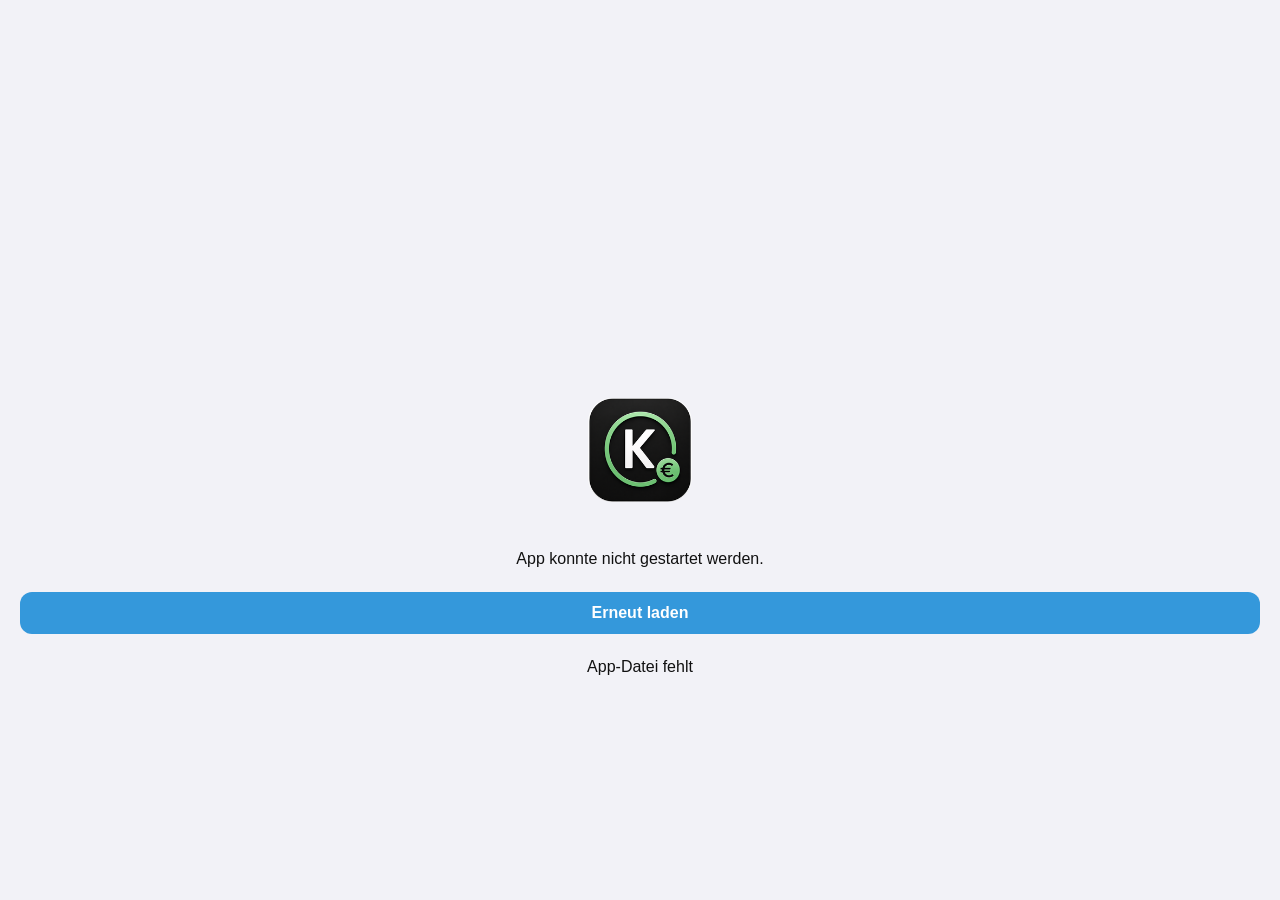
==== commit 4ca42074: "Add files via upload" ====
--- a/index.html
+++ b/index.html
@@ -5,7 +5,7 @@
     <meta charset="UTF-8">
     <meta name="viewport" content="width=device-width, initial-scale=1.0, viewport-fit=cover">
     <meta name="theme-color" content="#000000">
-    <meta name="app-version" content="main-buchungen-design-v3">
+    <meta name="app-version" content="main-statistik-v1">
     <meta name="apple-mobile-web-app-capable" content="yes">
     <meta name="apple-mobile-web-app-status-bar-style" content="black-translucent">
     <meta name="apple-mobile-web-app-title" content="Kostentracker">
@@ -13,23 +13,23 @@
     <meta name="application-name" content="Kostentracker">
     <link rel="manifest" href="manifest.webmanifest">
     <link rel="preload" href="icon-192.png" as="image" fetchpriority="high">
-    <link rel="preload" href="./js/app/ladebildschirm.js?v=main-buchungen-design-v3" as="script">
+    <link rel="preload" href="./js/app/ladebildschirm.js?v=main-statistik-v1" as="script">
     <link rel="apple-touch-icon" href="apple-touch-icon.png">
     <link rel="icon" type="image/png" sizes="192x192" href="icon-192.png">
     <link rel="icon" type="image/png" sizes="512x512" href="icon-512.png">
 
     <title>Kostentracker</title>
 
-    <script src="./js/core/datensatz-format.js?v=main-buchungen-design-v3" type="application/x-kostentracker"></script>
-    <script src="./js/core/sicherungs-vergleich.js?v=main-buchungen-design-v3" type="application/x-kostentracker"></script>
-    <script src="./js/core/lokale-datenbank.js?v=main-buchungen-design-v3" type="application/x-kostentracker"></script>
-    <script src="./js/core/dienste.js?v=main-buchungen-design-v3" type="application/x-kostentracker"></script>
-    <script src="./js/ui/kategorien-editor.js?v=main-buchungen-design-v3" type="application/x-kostentracker"></script>
-<script src="./js/ui/fixkosten-neu.js?v=main-buchungen-design-v3" type="application/x-kostentracker"></script>
-    <script src="./js/ui/eingabeschutz.js?v=main-buchungen-design-v3" type="application/x-kostentracker"></script>
-    <script src="./js/app/design-start.js?v=main-buchungen-design-v3" type="application/x-kostentracker"></script>
-
-    <link rel="stylesheet" href="./css/app.css?v=main-buchungen-design-v3" media="print" data-app-style onload="this.dataset.loaded='true'" onerror="this.dataset.failed='true'">
+    <script src="./js/core/datensatz-format.js?v=main-statistik-v1" type="application/x-kostentracker"></script>
+    <script src="./js/core/sicherungs-vergleich.js?v=main-statistik-v1" type="application/x-kostentracker"></script>
+    <script src="./js/core/lokale-datenbank.js?v=main-statistik-v1" type="application/x-kostentracker"></script>
+    <script src="./js/core/dienste.js?v=main-statistik-v1" type="application/x-kostentracker"></script>
+    <script src="./js/ui/kategorien-editor.js?v=main-statistik-v1" type="application/x-kostentracker"></script>
+<script src="./js/ui/fixkosten-neu.js?v=main-statistik-v1" type="application/x-kostentracker"></script>
+    <script src="./js/ui/eingabeschutz.js?v=main-statistik-v1" type="application/x-kostentracker"></script>
+    <script src="./js/app/design-start.js?v=main-statistik-v1" type="application/x-kostentracker"></script>
+
+    <link rel="stylesheet" href="./css/app.css?v=main-statistik-v1" media="print" data-app-style onload="this.dataset.loaded='true'" onerror="this.dataset.failed='true'">
 
     <style id="bootSplashStyle">
       /* Paint the page canvas and safe-area background before app.css loads. */
@@ -62,7 +62,7 @@
   <div id="bootSplashLogo" class="boot-splash-logo"><img id="bootSplashIcon" src="icon-192.png" alt="" width="104" height="104" decoding="async" fetchpriority="high" hidden><span id="bootSplashFallback" class="boot-splash-fallback" hidden aria-hidden="true">💸</span></div>
   <div id="bootSplashError" class="boot-splash-error" hidden><p>App konnte nicht gestartet werden.</p><button type="button" onclick="location.reload()">Erneut laden</button></div>
 </div>
-<script src="./js/app/ladebildschirm.js?v=main-buchungen-design-v3"></script>
+<script src="./js/app/ladebildschirm.js?v=main-statistik-v1"></script>
 
 
 <svg class="alltag-symbols" xmlns="http://www.w3.org/2000/svg" aria-hidden="true"><defs><symbol id="alltag-back" viewBox="0 0 24 24"><path d="m15 18-6-6 6-6"/></symbol><symbol id="alltag-plus" viewBox="0 0 24 24"><path d="M12 5v14M5 12h14"/></symbol><symbol id="alltag-more" viewBox="0 0 24 24"><circle cx="5" cy="12" r="1"/><circle cx="12" cy="12" r="1"/><circle cx="19" cy="12" r="1"/></symbol><symbol id="alltag-chevron" viewBox="0 0 24 24"><path d="m9 5 7 7-7 7"/></symbol><symbol id="alltag-search" viewBox="0 0 24 24"><circle cx="10.5" cy="10.5" r="6.5"/><path d="m16 16 4.5 4.5"/></symbol><symbol id="alltag-archive" viewBox="0 0 24 24"><path d="M4 9h16v11H4zM3 4h18v5H3zM9 13h6"/></symbol><symbol id="alltag-delete" viewBox="0 0 24 24"><path d="M3 6h18M9 6V3h6v3M5 6l1 15h12l1-15M10 10v7M14 10v7"/></symbol><symbol id="alltag-cart" viewBox="0 0 24 24"><path d="M3 3h2l3 12h10l3-9H6M9 18h.01M18 18h.01"/><circle cx="9" cy="20" r="1"/><circle cx="18" cy="20" r="1"/></symbol><symbol id="alltag-fuel" viewBox="0 0 24 24"><path d="M4 21V4h9v17M3 21h12M4 10h9M16 5l3 3v10a2 2 0 0 1-4 0v-5h-2M17 6v4h3"/></symbol><symbol id="alltag-droplet" viewBox="0 0 24 24"><path d="M12 3s-7 8-7 12a7 7 0 0 0 14 0c0-4-7-12-7-12Z"/></symbol><symbol id="alltag-house" viewBox="0 0 24 24"><path d="m3 10 9-7 9 7M5 9v12h5v-7h4v7h5V9"/></symbol><symbol id="alltag-food" viewBox="0 0 24 24"><path d="M4 3v6a3 3 0 0 0 6 0V3M7 3v18M17 3c-3 3-3 8 0 9h3M20 3v18"/></symbol><symbol id="alltag-activity" viewBox="0 0 24 24"><circle cx="12" cy="12" r="9"/><circle cx="12" cy="12" r="5"/><circle cx="12" cy="12" r="1"/></symbol><symbol id="alltag-gift" viewBox="0 0 24 24"><path d="M3 8h18v5H3zM5 13v8h14v-8M12 8v13"/><path d="M12 8C4 8 5 1 9 3c2 1 3 5 3 5s1-4 3-5c4-2 5 5-3 5Z"/></symbol><symbol id="alltag-spark" viewBox="0 0 24 24"><path d="m12 3 2.5 6.5L21 12l-6.5 2.5L12 21l-2.5-6.5L3 12l6.5-2.5Z"/></symbol><symbol id="alltag-clipboard" viewBox="0 0 24 24"><path d="M8 5H5v16h14V5h-3M8 3h8v5H8zM8 12h8M8 16h8"/></symbol><symbol id="alltag-chart" viewBox="0 0 24 24"><path d="M4 21V11h4v10M10 21V3h4v18M16 21V7h4v14"/></symbol><symbol id="alltag-shield" viewBox="0 0 24 24"><path d="m12 3 8 3v6c0 5-8 9-8 9s-8-4-8-9V6z"/><path d="m8 12 3 3 5-6"/></symbol><symbol id="alltag-receipt" viewBox="0 0 24 24"><path d="M5 3h14v18l-3-2-4 2-4-2-3 2zM8 7h8M8 11h8M8 15h4"/></symbol><symbol id="alltag-wallet" viewBox="0 0 24 24"><path d="M20 8H4V5h14v3M4 8v12h16V8M16 12h5v5h-5z"/></symbol><symbol id="alltag-calendar" viewBox="0 0 24 24"><rect x="3" y="5" width="18" height="16" rx="2"/><path d="M7 3v4M17 3v4M3 10h18M7 14h3M14 14h3"/></symbol><symbol id="alltag-income" viewBox="0 0 24 24"><path d="M12 3v12m-5-5 5 5 5-5M4 16v5h16v-5"/></symbol><symbol id="alltag-plane" viewBox="0 0 24 24"><path d="m3 10 8 2V4c0-2 2-2 2 0v8l8-2v3l-8 3v4l3 1v1l-4-1-4 1v-1l3-1v-4l-8-3z"/></symbol><symbol id="alltag-edit" viewBox="0 0 24 24"><path d="m15 4 5 5M4 20l5-1L21 7l-5-5L4 14z"/></symbol><symbol id="alltag-move" viewBox="0 0 24 24"><path d="M4 18v-5a4 4 0 0 1 4-4h12m-5-5 5 5-5 5"/></symbol><symbol id="alltag-check" viewBox="0 0 24 24"><path d="m4 12 5 5L20 6"/></symbol><symbol id="alltag-close" viewBox="0 0 24 24"><path d="m5 5 14 14M19 5 5 19"/></symbol><symbol id="alltag-transport" viewBox="0 0 24 24"><rect x="5" y="3" width="14" height="16" rx="3"/><path d="M5 11h14M9 19l-2 3M15 19l2 3M9 15h.01M15 15h.01M12 3v8"/></symbol><symbol id="alltag-bed" viewBox="0 0 24 24"><path d="M3 21V7m18 14V7M3 17h18M3 12h18v5M6 12V5h12v7M6 8h5v4M13 8h5v4"/></symbol></defs></svg>
@@ -110,8 +110,8 @@
                 <div class="week-summary-card" onclick="openWeekPreview()" role="button" tabindex="0" aria-label="Wochenbudget und Vorschau anzeigen" onkeydown="if(event.key==='Enter'||event.key===' '){event.preventDefault();openWeekPreview();}">
                     <div class="week-summary-head"><div class="week-summary-title">Diese Woche</div><div id="homeWeekDates" class="week-summary-dates">Montag – Sonntag</div></div>
                     <div class="home-week-balance"><span id="homeWeekPrefix">Noch</span> <strong id="homeWeekAmount" class="week-summary-amount">0,00 €</strong></div>
-                    <div class="home-week-budget">von <span id="homeWeekBudgetStart">0,00 €</span> Wochenbudget</div>
-                    <div class="home-week-progress-row"><div id="homeWeekProgress" class="home-week-progress" role="progressbar" aria-label="Ausgegebenes Wochenbudget" aria-valuemin="0" aria-valuemax="100" aria-valuenow="0"><span id="homeWeekProgressFill"></span></div><span id="homeWeekProgressLabel">0 % ausgegeben</span></div>
+                    <div class="home-week-budget"><span id="homeWeekAllowance">von <span id="homeWeekBudgetStart">0,00 €</span> Wochenbudget</span><span id="homeWeekDeficitPeriod" class="hidden">Bis zum nächsten Gehalt</span></div>
+                    <div id="homeWeekProgressRow" class="home-week-progress-row"><div id="homeWeekProgress" class="home-week-progress" role="progressbar" aria-label="Ausgegebenes Wochenbudget" aria-valuemin="0" aria-valuemax="100" aria-valuenow="0"><span id="homeWeekProgressFill"></span></div><span id="homeWeekProgressLabel">0 % ausgegeben</span></div>
                 </div>
                 <div class="home-salary-info">
                     <div class="salary-row"><span class="home-fact-icon"><svg class="alltag-icon" viewBox="0 0 24 24" aria-hidden="true" focusable="false"><use href="#alltag-calendar"></use></svg></span><span>Nächstes Gehalt</span><strong id="homeNextSalary">–</strong></div>
@@ -120,18 +120,19 @@
             </section>
             <div id="homeWarnings" class="hidden"></div>
 
-            <button class="primary-add" onclick="openAddSheet()"><svg class="alltag-icon" viewBox="0 0 24 24" aria-hidden="true" focusable="false"><use href="#alltag-plus"></use></svg>Buchung hinzufügen</button>
+            <section class="home-quick-favorites" aria-labelledby="homeQuickFavoritesTitle">
+                <h3 id="homeQuickFavoritesTitle">Schnell hinzufügen</h3>
+                <div class="home-quick-favorite-grid">
+                    <div id="homeQuickFavoriteTiles" class="home-quick-favorite-tiles"></div>
+                    <button type="button" class="home-quick-favorite" onclick="openHomeQuickFavoritePicker()" aria-label="Schnellzugriff hinzufügen"><span class="quick-choice-icon"><svg class="alltag-icon" aria-hidden="true"><use href="#alltag-plus"></use></svg></span></button>
+                </div>
+            </section>
             <section class="home-recent" aria-labelledby="homeRecentTitle">
                 <div class="home-recent-heading"><h3 id="homeRecentTitle">Letzte Buchungen</h3><button id="homeAllBookings" type="button" onclick="openGlobalArchiv()">Alle ansehen <svg class="alltag-icon" viewBox="0 0 24 24" aria-hidden="true" focusable="false"><use href="#alltag-chevron"></use></svg></button></div>
                 <div id="homeRecentBookings" class="home-recent-list"></div>
             </section>
         </div>
 
-        <div class="bottom-nav">
-            <button class="active" onclick="goHome()"><span class="nav-icon"><svg class="alltag-icon" viewBox="0 0 24 24" aria-hidden="true" focusable="false"><use href="#alltag-house"></use></svg></span>Start</button>
-            <button onclick="openUebersicht()"><span class="nav-icon"><svg class="alltag-icon" viewBox="0 0 24 24" aria-hidden="true" focusable="false"><use href="#alltag-clipboard"></use></svg></span>Übersicht</button>
-            <button onclick="openGrafik()"><span class="nav-icon"><svg class="alltag-icon" viewBox="0 0 24 24" aria-hidden="true" focusable="false"><use href="#alltag-chart"></use></svg></span>Grafik</button>
-        </div>
     </div>
 
     <!-- ===================== ÜBERSICHT ===================== -->
@@ -173,112 +174,50 @@
                 <div id="overviewSparenInvestierenSub" class="overview-card-sub">Investieren geschützt · Rücklage als Sparpuffer</div></div>
             </div>
 
-            <div class="section-label">Separat</div>
-            <div class="overview-card" role="button" tabindex="0" onkeydown="if(event.key==='Enter'||event.key===' '){event.preventDefault();this.click();}" onclick="openReisen()"><span class="overview-category-icon"><svg class="alltag-icon" viewBox="0 0 24 24" aria-hidden="true" focusable="false"><use href="#alltag-plane"></use></svg></span><div class="overview-card-main">
-                <div class="overview-card-top"><span class="overview-card-title">Reisen</span><strong id="overviewReisen">0.00 €</strong></div>
-                <div class="overview-card-sub">Wird nicht in dein Alltagsbudget eingerechnet</div></div>
-            </div>
-        </div>
-        <div class="bottom-nav">
-            <button onclick="goHome()"><span class="nav-icon"><svg class="alltag-icon" viewBox="0 0 24 24" aria-hidden="true" focusable="false"><use href="#alltag-house"></use></svg></span>Start</button>
-            <button class="active" onclick="openUebersicht()"><span class="nav-icon"><svg class="alltag-icon" viewBox="0 0 24 24" aria-hidden="true" focusable="false"><use href="#alltag-clipboard"></use></svg></span>Übersicht</button>
-            <button onclick="openGrafik()"><span class="nav-icon"><svg class="alltag-icon" viewBox="0 0 24 24" aria-hidden="true" focusable="false"><use href="#alltag-chart"></use></svg></span>Grafik</button>
-        </div>
-    </div>
-
-    <!-- ===================== GRAFIK ===================== -->
-    <div id="grafikView" class="hidden">
-        <div class="container app-shell">
+        </div>
+    </div>
+
+    <!-- ===================== STATISTIK ===================== -->
+    <div id="statistikView" class="settings-subpage hidden">
+        <div class="container">
             <div class="topbar">
-                <button class="back-btn" onclick="goHome()" aria-label="Zurück"><svg class="alltag-icon" aria-hidden="true"><use href="#alltag-back"></use></svg></button>
-                <h2 style="flex:1;">Grafik</h2>
+                <h2>Statistik</h2>
                 <button class="icon-btn" onclick="openSettings()" aria-label="Einstellungen"><svg class="alltag-icon" aria-hidden="true" viewBox="0 0 24 24"><path d="M4 6h4m4 0h8M4 12h10m4 0h2M4 18h4m4 0h8"/><circle cx="10" cy="6" r="2"/><circle cx="16" cy="12" r="2"/><circle cx="10" cy="18" r="2"/></svg></button>
             </div>
-
-            <div id="travelModeGraphic" class="hidden" aria-label="Reiseausgaben"></div>
-            <div class="settings-card grafik-filter-card">
-                <div class="grafik-filter-title">Zeitraum</div>
-                <div id="grafikNormalRangeControls">
-                    <div class="grafik-range-tabs">
-                        <button id="grafikRangeMonth" class="quick-category-btn selected" onclick="grafikSetRange('month',this)">Monat</button>
-                        <button id="grafikRangeSalary" class="quick-category-btn" onclick="grafikSetRange('salary',this)">Gehalt</button>
-                        <button id="grafikRangeCustom" class="quick-category-btn" onclick="grafikSetRange('custom',this)">Frei</button>
-                    </div>
-                    <div id="grafikRangeMonthBox" class="grafik-filter-field"><input id="grafikMonth" type="month" onchange="renderGrafik()"></div>
-                    <div id="grafikRangeSalaryBox" class="grafik-filter-field hidden"><select id="grafikSalaryPeriod" onchange="renderGrafik()"></select></div>
-                    <div id="grafikRangeCustomBox" class="grafik-filter-field hidden">
-                        <div class="date-range grafik-date-range">
-                            <div class="date-field"><label>Von</label><input id="grafikVon" type="date" onchange="renderGrafik()"></div>
-                            <div class="date-field"><label>Bis</label><input id="grafikBis" type="date" onchange="renderGrafik()"></div>
-                        </div>
-                    </div>
-                </div>
-                <button id="grafikCompareToggle" class="grafik-compare-toggle" type="button" onclick="grafikToggleCompare()">⇄ Zeiträume vergleichen</button>
-                <div id="grafikComparePeriods" class="grafik-compare-periods hidden">
-                    <div class="grafik-compare-period">
-                        <div class="grafik-compare-period-title">Zeitraum A</div>
-                        <div class="date-range">
-                            <div class="date-field"><label>Von</label><input id="grafikCompareAVon" type="date" onchange="renderGrafik()"></div>
-                            <div class="date-field"><label>Bis</label><input id="grafikCompareABis" type="date" onchange="renderGrafik()"></div>
-                        </div>
-                    </div>
-                    <div class="grafik-compare-swap">
-                        <button type="button" onclick="grafikSwapComparePeriods()" aria-label="Zeitraum A und B tauschen" title="Zeiträume tauschen">⇄</button>
-                    </div>
-                    <div class="grafik-compare-period">
-                        <div class="grafik-compare-period-title">Zeitraum B</div>
-                        <div class="date-range">
-                            <div class="date-field"><label>Von</label><input id="grafikCompareBVon" type="date" onchange="renderGrafik()"></div>
-                            <div class="date-field"><label>Bis</label><input id="grafikCompareBBis" type="date" onchange="renderGrafik()"></div>
-                        </div>
-                    </div>
-                </div>
-            </div>
-
-            <div id="grafikNormalCategoryCard" class="settings-card grafik-filter-card">
-                <div class="grafik-filter-title">Kategorie</div>
-                <select id="grafikCategory" onchange="grafikCategoryChanged()">
-                    <option value="all">Alle Kategorien</option>
-                    <option value="haushalt">Haushalt</option>
-                    <option value="freizeit">Freizeit</option>
-                    <option value="fixkosten">Fixkosten</option>
-                    <option value="versicherungen">Versicherungen</option>
-                    <option value="einnahmen">Einnahmen</option>
-                    <option value="reisen">Reisen</option>
-                    <option value="geplant">Geplante Ausgaben</option>
-                    <option value="sparen">Sparen &amp; Investieren</option>
-                </select>
-                <div id="grafikSubcategoryWrap" class="hidden grafik-filter-field">
-                    <select id="grafikSubcategory" onchange="renderGrafik()"></select>
-                </div>
-            </div>
-
-            <div id="grafikCompareCategoryCard" class="settings-card grafik-filter-card hidden">
-                <details class="grafik-comparison-picker">
-                    <summary><span id="grafikCompareSelectionSummary">Kategorien auswählen</span><svg class="alltag-icon" aria-hidden="true"><use href="#alltag-chevron"></use></svg></summary>
-                    <div class="grafik-compare-help">Kategorien und Unterkategorien lassen sich frei kombinieren. Die Auswahl wird direkt übernommen.</div>
-                    <div id="grafikCompareSelection" class="grafik-compare-select"></div>
-                </details>
-            </div>
-
-            <div id="grafikChartCard" class="settings-card grafik-chart-card">
-                <div class="grafik-chart-head">
-                    <div>
-                        <div id="grafikTitle" class="grafik-chart-title">Ausgaben</div>
-                        <div id="grafikSubtitle" class="grafik-chart-subtitle">–</div>
-                    </div>
-                    <strong id="grafikTotal" class="grafik-total">0,00 €</strong>
-                </div>
-                <div id="grafikChart" class="grafik-chart"></div>
-                <div id="grafikLegend" class="grafik-legend"></div>
-            </div>
-
-            <div id="grafikStats" class="grafik-stats"></div>
-        </div>
-        <div class="bottom-nav">
-            <button onclick="goHome()"><span class="nav-icon"><svg class="alltag-icon" aria-hidden="true"><use href="#alltag-house"></use></svg></span>Start</button>
-            <button onclick="openUebersicht()"><span class="nav-icon"><svg class="alltag-icon" aria-hidden="true"><use href="#alltag-clipboard"></use></svg></span>Übersicht</button>
-            <button class="active" onclick="openGrafik()"><span class="nav-icon"><svg class="alltag-icon" aria-hidden="true"><use href="#alltag-chart"></use></svg></span>Grafik</button>
+            <div class="stat-mode" role="group" aria-label="Ansicht">
+                <button id="statsOverviewButton" type="button" onclick="updateStatistik('overview')" aria-pressed="true">Übersicht</button>
+                <button id="statsTrendButton" type="button" onclick="updateStatistik('trend')" aria-pressed="false">Trend</button>
+            </div>
+            <section id="statsOverview">
+                <div class="stat-period">
+                    <button id="statsPrevious" type="button" onclick="updateStatistik('previous')" aria-label="Vorheriger Gehaltszeitraum">‹</button>
+                    <div><strong id="statsPeriod" aria-live="polite"></strong><small id="statsPeriodStatus"></small></div>
+                    <button id="statsNext" type="button" onclick="updateStatistik('next')" aria-label="Nächster Gehaltszeitraum">›</button>
+                </div>
+                <div id="statsSummary" class="stat-card"></div>
+                <div id="statsPlanned" class="stat-card"></div>
+                <button id="statsCompareButton" type="button" onclick="updateStatistik('compare')" class="stat-outline">Zeitraum vergleichen</button>
+            </section>
+            <section id="statsTrend" hidden>
+                <label class="stat-field" for="statsMetric">Kennzahl</label>
+                <select id="statsMetric" onchange="updateStatistik('metric', this.value)"></select>
+                <p class="stat-note">Alle Gehaltszeiträume</p>
+                <div class="stat-card">
+                    <p id="statsPoint" class="stat-point" aria-live="polite"></p>
+                    <div id="statsChart" class="stat-chart" data-horizontal-scroll></div>
+                </div>
+            </section>
+            <section id="statsComparison" aria-labelledby="statsCompareTitle" hidden>
+                <div class="stat-compare-head"><button id="statsCompareBack" type="button" onclick="updateStatistik('back')" aria-label="Zurück zur Statistik-Übersicht">‹</button><h3 id="statsCompareTitle" tabindex="-1">Zeiträume vergleichen</h3></div>
+                <div class="stat-card stat-selectors">
+                    <label class="stat-field" for="statsFirst">Zeitraum 1</label>
+                    <select id="statsFirst" onchange="updateStatistik('first', this.value)"></select>
+                    <label class="stat-field" for="statsSecond">Zeitraum 2</label>
+                    <select id="statsSecond" onchange="updateStatistik('second', this.value)"></select>
+                </div>
+                <p id="statsCompareNote" class="stat-note" hidden>Der laufende Zeitraum zeigt Buchungen bis heute.</p>
+                <div id="statsComparisonResult"></div>
+            </section>
         </div>
     </div>
 
@@ -449,6 +388,11 @@
                 <div id="quickAddSettingsList" class="quick-fav-list"></div>
             </div>
             <div class="settings-page-card">
+                <h3>Startseiten-Favoriten</h3>
+                <div id="homeQuickFavoriteSettings" class="quick-fav-list"></div>
+                <button type="button" class="settings-secondary" onclick="openHomeQuickFavoritePicker()">Schnellzugriff hinzufügen</button>
+            </div>
+            <div class="settings-page-card">
                 <h3>Schnellbeträge</h3>
                 
                 <div class="quick-amount-settings-grid">
@@ -672,7 +616,7 @@
             <div class="page-info-heading"><h3>Wochenbudget</h3><button class="page-info-button" type="button" onclick="openPageInfo('weekPreviewSheet')" aria-label="Informationen zu Wochenbudget">ⓘ</button></div>
             
             <div id="weekPreviewList" class="week-preview-list"></div>
-            <div class="week-preview-total"><span>Noch frei bis Gehalt</span><span id="weekPreviewTotal">0,00 €</span></div>
+            <div id="weekPreviewTotalRow" class="week-preview-total"><span>Noch frei bis Gehalt</span><span id="weekPreviewTotal">0,00 €</span></div>
             <button onclick="closeWeekPreview()" style="background:#3a3a3c; margin-top:14px;">Schließen</button>
         </div>
     </div>
@@ -718,7 +662,7 @@
             <div class="category-topbar alltag-topbar">
                 <button class="back-btn" onclick="openUebersicht()" aria-label="Zurück"><svg class="alltag-icon" viewBox="0 0 24 24" aria-hidden="true" focusable="false"><use href="#alltag-back"></use></svg></button>
                 <h2>Sparen & Investieren</h2>
-                <details class="alltag-overflow"><summary aria-label="Weitere Optionen für Sparen & Investieren"><svg class="alltag-icon" viewBox="0 0 24 24" aria-hidden="true" focusable="false"><use href="#alltag-more"></use></svg></summary><div class="alltag-menu"><button id="sparenInvestierenDeleteAllBtn" class="alltag-delete-action" onclick="deleteAlleSparenInvestieren()"><svg class="alltag-icon" viewBox="0 0 24 24" aria-hidden="true" focusable="false"><use href="#alltag-delete"></use></svg><span>Alle Spar- und Anlagebeträge löschen</span></button></div></details><button class="category-add-btn" onclick="toggleCategoryAdd('sparenInvestierenAddPanel','sparenInvestierenBetrag')" aria-label="Sparbetrag hinzufügen"><svg class="alltag-icon" viewBox="0 0 24 24" aria-hidden="true" focusable="false"><use href="#alltag-plus"></use></svg></button>
+                <details class="alltag-overflow"><summary aria-label="Weitere Optionen für Sparen & Investieren"><svg class="alltag-icon" viewBox="0 0 24 24" aria-hidden="true" focusable="false"><use href="#alltag-more"></use></svg></summary><div class="alltag-menu"><button id="sparenInvestierenDeleteAllBtn" class="alltag-delete-action" onclick="deleteAlleSparenInvestieren()"><svg class="alltag-icon" viewBox="0 0 24 24" aria-hidden="true" focusable="false"><use href="#alltag-delete"></use></svg><span>Alle Spar- und Anlagebeträge löschen</span></button></div></details>
             </div>
 
             <div id="sparenInvestierenAddPanel" class="category-add-panel hidden">
@@ -753,7 +697,7 @@
             <div class="category-topbar alltag-topbar">
                 <button class="back-btn" onclick="openUebersicht()" aria-label="Zurück"><svg class="alltag-icon" viewBox="0 0 24 24" aria-hidden="true" focusable="false"><use href="#alltag-back"></use></svg></button>
                 <h2>Geplante Ausgaben</h2>
-                <details class="alltag-overflow"><summary aria-label="Weitere Optionen für Geplante Ausgaben"><svg class="alltag-icon" viewBox="0 0 24 24" aria-hidden="true" focusable="false"><use href="#alltag-more"></use></svg></summary><div class="alltag-menu"><button id="geplantDeleteAllBtn" class="alltag-delete-action" onclick="deleteAlleGeplanteAusgaben()"><svg class="alltag-icon" viewBox="0 0 24 24" aria-hidden="true" focusable="false"><use href="#alltag-delete"></use></svg><span>Alle geplanten Ausgaben löschen</span></button></div></details><button class="category-add-btn" onclick="toggleCategoryAdd('geplantAddPanel','geplantText')" aria-label="Geplante Ausgabe hinzufügen"><svg class="alltag-icon" viewBox="0 0 24 24" aria-hidden="true" focusable="false"><use href="#alltag-plus"></use></svg></button>
+                <details class="alltag-overflow"><summary aria-label="Weitere Optionen für Geplante Ausgaben"><svg class="alltag-icon" viewBox="0 0 24 24" aria-hidden="true" focusable="false"><use href="#alltag-more"></use></svg></summary><div class="alltag-menu"><button id="geplantDeleteAllBtn" class="alltag-delete-action" onclick="deleteAlleGeplanteAusgaben()"><svg class="alltag-icon" viewBox="0 0 24 24" aria-hidden="true" focusable="false"><use href="#alltag-delete"></use></svg><span>Alle geplanten Ausgaben löschen</span></button></div></details>
             </div>
 
             <div id="geplantAddPanel" class="category-add-panel hidden">
@@ -807,7 +751,6 @@
             <div class="category-topbar alltag-topbar">
                 <button class="back-btn" onclick="openUebersicht()" aria-label="Zurück"><svg class="alltag-icon" viewBox="0 0 24 24" aria-hidden="true" focusable="false"><use href="#alltag-back"></use></svg></button>
                 <h2>Reisen</h2>
-                <button class="category-add-btn" onclick="toggleCategoryAdd('reisenAddPanel','landInput')" aria-label="Reise hinzufügen"><svg class="alltag-icon" viewBox="0 0 24 24" aria-hidden="true" focusable="false"><use href="#alltag-plus"></use></svg></button>
             </div>
 
             <div id="reisenAddPanel" class="category-add-panel hidden">
@@ -847,7 +790,7 @@
             <div class="category-topbar alltag-topbar">
                 <button class="back-btn" onclick="backToReisen()" aria-label="Zurück"><svg class="alltag-icon" viewBox="0 0 24 24" aria-hidden="true" focusable="false"><use href="#alltag-back"></use></svg></button>
                 <h2 id="landTitel"></h2>
-                <details class="alltag-overflow"><summary aria-label="Weitere Optionen für Reise"><svg class="alltag-icon" viewBox="0 0 24 24" aria-hidden="true" focusable="false"><use href="#alltag-more"></use></svg></summary><div class="alltag-menu"><button id="reiseDeleteAllBtn" class="alltag-delete-action" onclick="clearLand()"><svg class="alltag-icon" viewBox="0 0 24 24" aria-hidden="true" focusable="false"><use href="#alltag-delete"></use></svg><span>Alle Ausgaben dieser Reise löschen</span></button></div></details><button class="category-add-btn" onclick="toggleCategoryAdd('reiseAddPanel','betrag'); setTimeout(() => applyLetzteReiseKategorie(true), 30)" aria-label="Reiseausgabe hinzufügen"><svg class="alltag-icon" viewBox="0 0 24 24" aria-hidden="true" focusable="false"><use href="#alltag-plus"></use></svg></button>
+                <details class="alltag-overflow"><summary aria-label="Weitere Optionen für Reise"><svg class="alltag-icon" viewBox="0 0 24 24" aria-hidden="true" focusable="false"><use href="#alltag-more"></use></svg></summary><div class="alltag-menu"><button id="reiseDeleteAllBtn" class="alltag-delete-action" onclick="clearLand()"><svg class="alltag-icon" viewBox="0 0 24 24" aria-hidden="true" focusable="false"><use href="#alltag-delete"></use></svg><span>Alle Ausgaben dieser Reise löschen</span></button></div></details>
             </div>
 
             <div id="reiseBudgetCard"></div>
@@ -895,7 +838,7 @@
             <div class="category-topbar alltag-topbar">
                 <button class="back-btn" onclick="openUebersicht()" aria-label="Zurück"><svg class="alltag-icon" viewBox="0 0 24 24" aria-hidden="true" focusable="false"><use href="#alltag-back"></use></svg></button>
                 <h2>Versicherungen</h2>
-                <details class="alltag-overflow"><summary aria-label="Weitere Optionen für Versicherungen"><svg class="alltag-icon" viewBox="0 0 24 24" aria-hidden="true" focusable="false"><use href="#alltag-more"></use></svg></summary><div class="alltag-menu"><button id="versicherungenDeleteAllBtn" class="alltag-delete-action" onclick="deleteAlleVersicherungen()"><svg class="alltag-icon" viewBox="0 0 24 24" aria-hidden="true" focusable="false"><use href="#alltag-delete"></use></svg><span>Alle Versicherungen löschen</span></button></div></details><button class="category-add-btn" onclick="toggleCategoryAdd('versAddPanel','versName')" aria-label="Versicherung hinzufügen"><svg class="alltag-icon" viewBox="0 0 24 24" aria-hidden="true" focusable="false"><use href="#alltag-plus"></use></svg></button>
+                <details class="alltag-overflow"><summary aria-label="Weitere Optionen für Versicherungen"><svg class="alltag-icon" viewBox="0 0 24 24" aria-hidden="true" focusable="false"><use href="#alltag-more"></use></svg></summary><div class="alltag-menu"><button id="versicherungenDeleteAllBtn" class="alltag-delete-action" onclick="deleteAlleVersicherungen()"><svg class="alltag-icon" viewBox="0 0 24 24" aria-hidden="true" focusable="false"><use href="#alltag-delete"></use></svg><span>Alle Versicherungen löschen</span></button></div></details>
             </div>
 
             <div id="versAddPanel" class="category-add-panel hidden">
@@ -957,7 +900,7 @@
 <button class="back-btn" onclick="openUebersicht()" aria-label="Zurück"><svg class="alltag-icon " viewBox="0 0 24 24" aria-hidden="true" focusable="false"><use href="#alltag-back"></use></svg></button>
 <h2>Haushalt</h2>
 <details class="alltag-overflow"><summary aria-label="Weitere Optionen für Haushalt"><svg class="alltag-icon " viewBox="0 0 24 24" aria-hidden="true" focusable="false"><use href="#alltag-more"></use></svg></summary><div class="alltag-menu"><button id="haushaltDeleteAllBtn" class="alltag-delete-action" onclick="deleteAlleHaushalt()"><svg class="alltag-icon " viewBox="0 0 24 24" aria-hidden="true" focusable="false"><use href="#alltag-delete"></use></svg><span>Alle Haushalt-Einträge löschen</span></button></div></details>
-<button class="category-add-btn" onclick="toggleCategoryAdd('hausAddPanel','hausBetrag')" aria-label="Haushaltsausgabe hinzufügen"><svg class="alltag-icon " viewBox="0 0 24 24" aria-hidden="true" focusable="false"><use href="#alltag-plus"></use></svg></button>
+
 </div>
 
             <div id="hausAddPanel" class="category-add-panel hidden">
@@ -1004,7 +947,7 @@
 <button class="back-btn" onclick="openUebersicht()" aria-label="Zurück"><svg class="alltag-icon " viewBox="0 0 24 24" aria-hidden="true" focusable="false"><use href="#alltag-back"></use></svg></button>
 <h2>Freizeit</h2>
 <details class="alltag-overflow"><summary aria-label="Weitere Optionen für Freizeit"><svg class="alltag-icon " viewBox="0 0 24 24" aria-hidden="true" focusable="false"><use href="#alltag-more"></use></svg></summary><div class="alltag-menu"><button id="freizeitDeleteAllBtn" class="alltag-delete-action" onclick="deleteAlleFreizeit()"><svg class="alltag-icon " viewBox="0 0 24 24" aria-hidden="true" focusable="false"><use href="#alltag-delete"></use></svg><span>Alle Freizeit-Einträge löschen</span></button></div></details>
-<button class="category-add-btn" onclick="toggleCategoryAdd('freizeitAddPanel','freizeitBetrag')" aria-label="Freizeitausgabe hinzufügen"><svg class="alltag-icon " viewBox="0 0 24 24" aria-hidden="true" focusable="false"><use href="#alltag-plus"></use></svg></button>
+
 </div>
 
             <div id="freizeitAddPanel" class="category-add-panel hidden">
@@ -1062,7 +1005,7 @@
             <div class="category-topbar alltag-topbar">
                 <button class="back-btn" onclick="openUebersicht()" aria-label="Zurück"><svg class="alltag-icon" viewBox="0 0 24 24" aria-hidden="true" focusable="false"><use href="#alltag-back"></use></svg></button>
                 <h2>Einnahmen</h2>
-                <details class="alltag-overflow"><summary aria-label="Weitere Optionen für Einnahmen"><svg class="alltag-icon" viewBox="0 0 24 24" aria-hidden="true" focusable="false"><use href="#alltag-more"></use></svg></summary><div class="alltag-menu"><button id="einnahmenDeleteAllBtn" class="alltag-delete-action" onclick="deleteAlleEinnahmen()"><svg class="alltag-icon" viewBox="0 0 24 24" aria-hidden="true" focusable="false"><use href="#alltag-delete"></use></svg><span>Alle Einnahmen löschen</span></button></div></details><button class="category-add-btn" onclick="toggleCategoryAdd('einnahmenAddPanel','einnahmenText')" aria-label="Einnahme hinzufügen"><svg class="alltag-icon" viewBox="0 0 24 24" aria-hidden="true" focusable="false"><use href="#alltag-plus"></use></svg></button>
+                <details class="alltag-overflow"><summary aria-label="Weitere Optionen für Einnahmen"><svg class="alltag-icon" viewBox="0 0 24 24" aria-hidden="true" focusable="false"><use href="#alltag-more"></use></svg></summary><div class="alltag-menu"><button id="einnahmenDeleteAllBtn" class="alltag-delete-action" onclick="deleteAlleEinnahmen()"><svg class="alltag-icon" viewBox="0 0 24 24" aria-hidden="true" focusable="false"><use href="#alltag-delete"></use></svg><span>Alle Einnahmen löschen</span></button></div></details>
             </div>
 
             <div id="einnahmenAddPanel" class="category-add-panel hidden">
@@ -1099,7 +1042,7 @@
             <div class="category-topbar alltag-topbar">
                 <button class="back-btn" onclick="openUebersicht()" aria-label="Zurück"><svg class="alltag-icon" viewBox="0 0 24 24" aria-hidden="true" focusable="false"><use href="#alltag-back"></use></svg></button>
                 <h2>Fixkosten</h2>
-                <details class="alltag-overflow"><summary aria-label="Weitere Optionen für Fixkosten"><svg class="alltag-icon" viewBox="0 0 24 24" aria-hidden="true" focusable="false"><use href="#alltag-more"></use></svg></summary><div class="alltag-menu"><button id="fixkostenDeleteAllBtn" class="alltag-delete-action" onclick="deleteAlleLaufendeKosten()"><svg class="alltag-icon" viewBox="0 0 24 24" aria-hidden="true" focusable="false"><use href="#alltag-delete"></use></svg><span>Alle Fixkosten löschen</span></button></div></details><button class="category-add-btn" onclick="toggleCategoryAdd('kostenAddPanel','costText')" aria-label="Fixkosten hinzufügen"><svg class="alltag-icon" viewBox="0 0 24 24" aria-hidden="true" focusable="false"><use href="#alltag-plus"></use></svg></button>
+                <details class="alltag-overflow"><summary aria-label="Weitere Optionen für Fixkosten"><svg class="alltag-icon" viewBox="0 0 24 24" aria-hidden="true" focusable="false"><use href="#alltag-more"></use></svg></summary><div class="alltag-menu"><button id="fixkostenDeleteAllBtn" class="alltag-delete-action" onclick="deleteAlleLaufendeKosten()"><svg class="alltag-icon" viewBox="0 0 24 24" aria-hidden="true" focusable="false"><use href="#alltag-delete"></use></svg><span>Alle Fixkosten löschen</span></button></div></details>
             </div>
             <div id="kostenAddPanel" class="category-add-panel hidden">
                 <h3>Fixkosten hinzufügen</h3>
@@ -1136,42 +1079,42 @@
     </div>
 
 
-    <script src="./js/core/dateninitialisierung.js?v=main-buchungen-design-v3" type="application/x-kostentracker"></script>
-    <script src="./js/core/speicherung-backup.js?v=main-buchungen-design-v3" type="application/x-kostentracker"></script>
-<script src="./js/ui/rueckgaengig.js?v=main-buchungen-design-v3" type="application/x-kostentracker"></script>
-<script src="./js/ui/erinnerungen.js?v=main-buchungen-design-v3" type="application/x-kostentracker"></script>
-<script src="./js/core/formatierung.js?v=main-buchungen-design-v3" type="application/x-kostentracker"></script>
-<script src="./js/budget/wiederholungen.js?v=main-buchungen-design-v3" type="application/x-kostentracker"></script>
-<script src="./js/budget/gehalt.js?v=main-buchungen-design-v3" type="application/x-kostentracker"></script>
-<script src="./js/ui/navigation.js?v=main-buchungen-design-v3" type="application/x-kostentracker"></script>
-<script src="./js/ui/eintragsaktionen.js?v=main-buchungen-design-v3" type="application/x-kostentracker"></script>
-<script src="./js/ui/einstellungen.js?v=main-buchungen-design-v3" type="application/x-kostentracker"></script>
-<script src="./js/ui/archiv.js?v=main-buchungen-design-v3" type="application/x-kostentracker"></script>
-<script src="./js/budget/wochenbudget.js?v=main-buchungen-design-v3" type="application/x-kostentracker"></script>
-<script src="./js/ui/schnelleingabe.js?v=main-buchungen-design-v3" type="application/x-kostentracker"></script>
-<script src="./js/kategorien/geplante-ausgaben.js?v=main-buchungen-design-v3" type="application/x-kostentracker"></script>
-<script src="./js/kategorien/sparen-investieren.js?v=main-buchungen-design-v3" type="application/x-kostentracker"></script>
-<script src="./js/kategorien/reise-waehrung.js?v=main-buchungen-design-v3" type="application/x-kostentracker"></script>
-<script src="./js/kategorien/reise-budget-kurs.js?v=main-buchungen-design-v3" type="application/x-kostentracker"></script>
-<script src="./js/kategorien/reisen.js?v=main-buchungen-design-v3" type="application/x-kostentracker"></script>
-<script src="./js/kategorien/fixkosten.js?v=main-buchungen-design-v3" type="application/x-kostentracker"></script>
-<script src="./js/ui/listen.js?v=main-buchungen-design-v3" type="application/x-kostentracker"></script>
-<script src="./js/kategorien/versicherungen.js?v=main-buchungen-design-v3" type="application/x-kostentracker"></script>
-<script src="./js/budget/berechnungen.js?v=main-buchungen-design-v3" type="application/x-kostentracker"></script>
-<script src="./js/ui/verschieben.js?v=main-buchungen-design-v3" type="application/x-kostentracker"></script>
-<script src="./js/kategorien/einnahmen.js?v=main-buchungen-design-v3" type="application/x-kostentracker"></script>
-<script src="./js/kategorien/haushalt.js?v=main-buchungen-design-v3" type="application/x-kostentracker"></script>
-<script src="./js/kategorien/freizeit.js?v=main-buchungen-design-v3" type="application/x-kostentracker"></script>
-<script src="./js/ui/formulare.js?v=main-buchungen-design-v3" type="application/x-kostentracker"></script>
-<script src="./js/kategorien/alltag-gemeinsam.js?v=main-buchungen-design-v3" type="application/x-kostentracker"></script>
-<script src="./js/ui/ausgabenarchiv.js?v=main-buchungen-design-v3" type="application/x-kostentracker"></script>
-<script src="./js/budget/faelligkeiten.js?v=main-buchungen-design-v3" type="application/x-kostentracker"></script>
-<script src="./js/budget/zeitraeume.js?v=main-buchungen-design-v3" type="application/x-kostentracker"></script>
-<script src="./js/budget/uebersicht.js?v=main-buchungen-design-v3" type="application/x-kostentracker"></script>
-<script src="./js/grafik/diagramme.js?v=main-buchungen-design-v3" type="application/x-kostentracker"></script>
-<script src="./js/app/aktualisierung.js?v=main-buchungen-design-v3" type="application/x-kostentracker"></script>
-<script src="./js/ui/eingabehilfen.js?v=main-buchungen-design-v3" type="application/x-kostentracker"></script>
-<script src="./js/app/start.js?v=main-buchungen-design-v3" type="application/x-kostentracker"></script>
+    <script src="./js/core/dateninitialisierung.js?v=main-statistik-v1" type="application/x-kostentracker"></script>
+    <script src="./js/core/speicherung-backup.js?v=main-statistik-v1" type="application/x-kostentracker"></script>
+<script src="./js/ui/rueckgaengig.js?v=main-statistik-v1" type="application/x-kostentracker"></script>
+<script src="./js/ui/erinnerungen.js?v=main-statistik-v1" type="application/x-kostentracker"></script>
+<script src="./js/core/formatierung.js?v=main-statistik-v1" type="application/x-kostentracker"></script>
+<script src="./js/budget/wiederholungen.js?v=main-statistik-v1" type="application/x-kostentracker"></script>
+<script src="./js/budget/gehalt.js?v=main-statistik-v1" type="application/x-kostentracker"></script>
+<script src="./js/ui/navigation.js?v=main-statistik-v1" type="application/x-kostentracker"></script>
+<script src="./js/ui/eintragsaktionen.js?v=main-statistik-v1" type="application/x-kostentracker"></script>
+<script src="./js/ui/einstellungen.js?v=main-statistik-v1" type="application/x-kostentracker"></script>
+<script src="./js/ui/archiv.js?v=main-statistik-v1" type="application/x-kostentracker"></script>
+<script src="./js/budget/wochenbudget.js?v=main-statistik-v1" type="application/x-kostentracker"></script>
+<script src="./js/ui/schnelleingabe.js?v=main-statistik-v1" type="application/x-kostentracker"></script>
+<script src="./js/kategorien/geplante-ausgaben.js?v=main-statistik-v1" type="application/x-kostentracker"></script>
+<script src="./js/kategorien/sparen-investieren.js?v=main-statistik-v1" type="application/x-kostentracker"></script>
+<script src="./js/kategorien/reise-waehrung.js?v=main-statistik-v1" type="application/x-kostentracker"></script>
+<script src="./js/kategorien/reise-budget-kurs.js?v=main-statistik-v1" type="application/x-kostentracker"></script>
+<script src="./js/kategorien/reisen.js?v=main-statistik-v1" type="application/x-kostentracker"></script>
+<script src="./js/kategorien/fixkosten.js?v=main-statistik-v1" type="application/x-kostentracker"></script>
+<script src="./js/ui/listen.js?v=main-statistik-v1" type="application/x-kostentracker"></script>
+<script src="./js/kategorien/versicherungen.js?v=main-statistik-v1" type="application/x-kostentracker"></script>
+<script src="./js/budget/berechnungen.js?v=main-statistik-v1" type="application/x-kostentracker"></script>
+<script src="./js/ui/verschieben.js?v=main-statistik-v1" type="application/x-kostentracker"></script>
+<script src="./js/kategorien/einnahmen.js?v=main-statistik-v1" type="application/x-kostentracker"></script>
+<script src="./js/kategorien/haushalt.js?v=main-statistik-v1" type="application/x-kostentracker"></script>
+<script src="./js/kategorien/freizeit.js?v=main-statistik-v1" type="application/x-kostentracker"></script>
+<script src="./js/ui/formulare.js?v=main-statistik-v1" type="application/x-kostentracker"></script>
+<script src="./js/kategorien/alltag-gemeinsam.js?v=main-statistik-v1" type="application/x-kostentracker"></script>
+<script src="./js/ui/ausgabenarchiv.js?v=main-statistik-v1" type="application/x-kostentracker"></script>
+<script src="./js/budget/faelligkeiten.js?v=main-statistik-v1" type="application/x-kostentracker"></script>
+<script src="./js/budget/zeitraeume.js?v=main-statistik-v1" type="application/x-kostentracker"></script>
+<script src="./js/ui/statistik.js?v=main-statistik-v1" type="application/x-kostentracker"></script>
+<script src="./js/budget/uebersicht.js?v=main-statistik-v1" type="application/x-kostentracker"></script>
+<script src="./js/app/aktualisierung.js?v=main-statistik-v1" type="application/x-kostentracker"></script>
+<script src="./js/ui/eingabehilfen.js?v=main-statistik-v1" type="application/x-kostentracker"></script>
+<script src="./js/app/start.js?v=main-statistik-v1" type="application/x-kostentracker"></script>
 
 
     <div id="undoToast" class="undo-toast hidden" role="status" aria-live="polite">
@@ -1206,10 +1149,11 @@
 </dialog>
 
     <!-- ===== UPDATE: SWIPE NACH LINKS FUER EINTRAG-AKTIONEN ===== -->
-    <link rel="stylesheet" href="./css/bedienung.css?v=main-buchungen-design-v3" media="print" data-app-style onload="this.dataset.loaded='true'" onerror="this.dataset.failed='true'">
-    <script src="./js/ui/wischgesten.js?v=main-buchungen-design-v3" type="application/x-kostentracker"></script>
-
-    <script src="./js/ui/zurueckwischen.js?v=main-buchungen-design-v3" type="application/x-kostentracker"></script>
+    <link rel="stylesheet" href="./css/bedienung.css?v=main-statistik-v1" media="print" data-app-style onload="this.dataset.loaded='true'" onerror="this.dataset.failed='true'">
+    <script src="./js/ui/wischgesten.js?v=main-statistik-v1" type="application/x-kostentracker"></script>
+
+    <script src="./js/ui/tab-wischen-animation.js?v=main-statistik-v1" type="application/x-kostentracker"></script>
+    <script src="./js/ui/zurueckwischen.js?v=main-statistik-v1" type="application/x-kostentracker"></script>
 
 <dialog id="freshCostDialog" aria-labelledby="freshCostName">
 <header class="fc-head"><button type="button" class="fc-back" onclick="cancelEditFreshKosten()" aria-label="Zurück"><svg class="alltag-icon" viewBox="0 0 24 24" aria-hidden="true"><use href="#alltag-back"></use></svg></button><div><h2 id="freshCostName" tabindex="-1"></h2><p>Monatliche Fixkosten</p></div></header>
@@ -1232,25 +1176,44 @@
 <section id="categoryEditPreview" class="fc-preview hidden"><h3>Vorschau</h3><div class="fc-table"><div><span id="categoryBeforeLabel"></span><strong id="categoryBeforeValue"></strong></div><div><span id="categoryAfterLabel"></span><strong id="categoryAfterValue"></strong></div></div></section>
 <div class="fc-actions"><p id="categoryEditError" role="alert"></p><button type="button" id="categoryEditSave" onclick="saveEditCategoryEditor()">Speichern</button><button type="button" class="fc-cancel" onclick="cancelEditCategoryEditor()">Abbrechen</button></div></div>
 </dialog>
+<dialog id="categoryAddDialog" aria-labelledby="categoryAddTitle">
+    <header class="fc-head">
+        <button type="button" class="fc-back" onclick="cancelCategoryAdd()" aria-label="Zurück"><svg class="alltag-icon" viewBox="0 0 24 24" aria-hidden="true"><use href="#alltag-back"></use></svg></button>
+        <div><h2 id="categoryAddTitle" tabindex="-1"></h2></div>
+    </header>
+    <div class="fc-content">
+        <div id="categoryAddHost"></div>
+        <div class="fc-actions"><button type="button" class="fc-cancel" onclick="cancelCategoryAdd()">Abbrechen</button></div>
+    </div>
+</dialog>
+<dialog id="homeQuickFavoritePicker" class="app-dialog" aria-labelledby="homeQuickFavoritePickerTitle">
+    <h2 id="homeQuickFavoritePickerTitle" tabindex="-1">Schnellzugriff hinzufügen</h2>
+    <div id="homeQuickFavoriteChoices"></div>
+    <footer class="home-quick-favorite-footer">
+        <button type="button" class="neutral-button" onclick="closeAccessibleDialog('homeQuickFavoritePicker')">Abbrechen</button>
+    </footer>
+</dialog>
 <dialog id="paymentReviewDialog" class="payment-review-dialog" aria-labelledby="paymentReviewHeading" aria-describedby="paymentReviewRemaining" aria-modal="true" closedby="none">
   <h2 id="paymentReviewHeading" tabindex="-1">Zahlungen prüfen</h2>
   <p id="paymentReviewRemaining" class="settings-note"></p>
   <div id="paymentReviewError" role="alert" class="payment-review-error"></div>
   <div id="serverPaymentReview"></div>
 </dialog>
-<script src="./js/server/haendler.js?v=main-buchungen-design-v3" type="application/x-kostentracker"></script>
-<script src="./js/server/reise-zahlungen.js?v=main-buchungen-design-v3" type="application/x-kostentracker"></script>
-<script src="./js/ui/zahlungsbestaetigung.js?v=main-buchungen-design-v3" type="application/x-kostentracker"></script>
-<script src="./js/server/synchronisierung.js?v=main-buchungen-design-v3" type="application/x-kostentracker"></script>
+<script src="./js/server/haendler.js?v=main-statistik-v1" type="application/x-kostentracker"></script>
+<script src="./js/server/reise-zahlungen.js?v=main-statistik-v1" type="application/x-kostentracker"></script>
+<script src="./js/ui/zahlungsbestaetigung.js?v=main-statistik-v1" type="application/x-kostentracker"></script>
+<script src="./js/server/synchronisierung.js?v=main-statistik-v1" type="application/x-kostentracker"></script>
 <div id="paymentImportedNotice" role="status" aria-live="polite" aria-atomic="true"></div>
     <!-- Gemeinsame Navigation in Kategorien (aus der Übersicht) -->
-    <nav id="categoryBottomNav" class="bottom-nav hidden" aria-label="Hauptnavigation in Kategorien">
-        <button type="button" onclick="goHome()"><span class="nav-icon"><span class="alltag-nav-emoji">🏠</span><svg class="alltag-icon alltag-nav-vector" viewBox="0 0 24 24" aria-hidden="true" focusable="false"><use href="#alltag-house"></use></svg></span>Start</button>
-        <button type="button" class="active" aria-current="page" onclick="openUebersicht()"><span class="nav-icon"><span class="alltag-nav-emoji">📋</span><svg class="alltag-icon alltag-nav-vector" viewBox="0 0 24 24" aria-hidden="true" focusable="false"><use href="#alltag-clipboard"></use></svg></span>Übersicht</button>
-        <button type="button" onclick="openGrafik()"><span class="nav-icon"><span class="alltag-nav-emoji">📊</span><svg class="alltag-icon alltag-nav-vector" viewBox="0 0 24 24" aria-hidden="true" focusable="false"><use href="#alltag-chart"></use></svg></span>Grafik</button>
+    <nav id="categoryBottomNav" class="bottom-nav" aria-label="Hauptnavigation">
+        <button type="button" data-main-tab="home" class="active" aria-current="page" onclick="goHome()"><span class="nav-icon"><svg class="alltag-icon" aria-hidden="true"><use href="#alltag-house"></use></svg></span>Start</button>
+        <button type="button" data-main-tab="overview" onclick="openUebersicht()"><span class="nav-icon"><svg class="alltag-icon" aria-hidden="true"><use href="#alltag-clipboard"></use></svg></span>Übersicht</button>
+        <button type="button" class="main-nav-add" onclick="openAddSheet()" aria-label="Buchung hinzufügen"><svg class="alltag-icon" aria-hidden="true"><use href="#alltag-plus"></use></svg></button>
+        <button type="button" data-main-tab="statistics" onclick="openStatistik()"><span class="nav-icon"><svg class="alltag-icon" aria-hidden="true"><use href="#alltag-chart"></use></svg></span>Statistik</button>
+        <button type="button" data-main-tab="reisen" onclick="openReisen()"><span class="nav-icon"><svg class="alltag-icon" aria-hidden="true"><use href="#alltag-plane"></use></svg></span>Reisen</button>
     </nav>
-<script src="./js/ui/reiseansicht.js?v=main-buchungen-design-v3" type="application/x-kostentracker"></script>
-<script src="./js/ui/ansicht-speichern.js?v=main-buchungen-design-v3" type="application/x-kostentracker"></script>
+<script src="./js/ui/reiseansicht.js?v=main-statistik-v1" type="application/x-kostentracker"></script>
+<script src="./js/ui/ansicht-speichern.js?v=main-statistik-v1" type="application/x-kostentracker"></script>
 </body>
 
 </html>
--- a/css/app.css
+++ b/css/app.css
@@ -640,6 +640,13 @@
         .week-preview-dates { margin-top:3px; font-size:12px; opacity:.62; }
         .week-preview-value { white-space:nowrap; font-size:19px; font-weight:800; }
         .week-preview-total { display:flex; justify-content:space-between; gap:12px; padding:14px 2px 4px; border-top:1px solid rgba(255,255,255,.1); font-weight:750; }
+        .week-preview-total.hidden { display:none; }
+        .week-preview-deficit { padding:14px; border-radius:16px; background:rgba(255,99,99,.12); }
+        .week-preview-deficit-value { margin-top:4px; color:#ff8e87; font-size:25px; font-weight:800; }
+        :root[data-theme="light"] .week-preview-deficit-value { color:#a9262b; }
+        .week-preview-activity { align-items:flex-start; }
+        .week-preview-activity-value { text-align:right; max-width:58%; }
+        .week-preview-deficit-note { margin:2px 2px 0; font-size:13px; line-height:1.4; opacity:.78; }
         .week-preview-empty { padding:16px 4px; opacity:.7; text-align:center; }
         .week-summary-head { display:flex; justify-content:space-between; align-items:flex-end; gap:12px; }
         .week-summary-title { font-size:13px; opacity:.7; text-transform:uppercase; letter-spacing:.06em; }
@@ -680,12 +687,6 @@
         .bereich-week-info-breakdown { margin-top:8px; font-size:13px; opacity:.72; line-height:1.45; }
         .category-topbar { display:flex; align-items:center; gap:12px; margin-bottom:14px; }
         .category-topbar h2 { flex:1; margin:0; }
-        .category-add-btn {
-            width:42px; height:42px; flex:0 0 42px; margin:0; padding:0;
-            border-radius:50%; background:var(--action-add); color:#fff;
-            display:flex; align-items:center; justify-content:center;
-            font-size:28px; font-weight:400; line-height:1;
-        }
         .category-add-panel {
             background:#2c2c2e; border-radius:18px; padding:14px; margin:0 0 14px;
         }
@@ -1491,15 +1492,6 @@
             line-height: 1.08;
             letter-spacing: -.02em;
         }
-        .category-add-btn {
-            width: 44px;
-            height: 44px;
-            flex-basis: 44px;
-            border-radius: 50%;
-            background: var(--action-add);
-            color: #fff;
-            font-size: 27px;
-        }
         .category-add-panel {
             padding: 15px;
             border-radius: 18px;
@@ -2293,14 +2285,13 @@
 }
 .alltag-page .alltag-topbar { display:flex;align-items:center;gap:10px;min-height:48px;margin:0; }
 .alltag-page .alltag-topbar h2 { flex:1;min-width:0;margin:0;font-size:24px;font-weight:700;line-height:1.2;letter-spacing:-.035em;overflow-wrap:anywhere; }
-.alltag-page .alltag-topbar :is(.back-btn,.category-add-btn),
+.alltag-page .alltag-topbar .back-btn,
 .alltag-overflow > summary {
     display:grid;place-items:center;flex:0 0 44px;
     width:44px;height:44px;min-height:44px;
     padding:0;margin:0;border:0;border-radius:50%;
     background:var(--secondary);color:var(--text);cursor:pointer;
 }
-.alltag-page .alltag-topbar .category-add-btn { background:var(--action-add);color:#fff; }
 .alltag-page .alltag-topbar .back-btn .alltag-icon { width:26px;height:26px; }
 .alltag-page .category-add-panel { margin-top:16px;background:var(--alltag-surface); }
 .alltag-overflow { position:relative;flex:0 0 44px; }
@@ -2364,20 +2355,37 @@
 .alltag-page .empty-state { padding:24px 16px;border:0;border-radius:14px;background:var(--alltag-surface); }
 .alltag-page .empty-state-title { font-size:16px; }
 .alltag-page .empty-state-text { font-size:13px;line-height:1.5;color:var(--alltag-muted); }
-/* Gemeinsame Navigation bleibt funktional identisch, neue Symbole nur auf diesen zwei Seiten. */
-body:has(.alltag-page:not(.hidden), #freshCostDialog[open], #categoryEditDialog[open]) #categoryBottomNav {
-    left:0;bottom:0;transform:none;width:100%;max-width:none;
-    gap:0;padding:4px 16px max(4px, env(safe-area-inset-bottom));
+/* One bottom bar for tabs and full-screen forms. */
+#categoryBottomNav {
+    left:0;right:0;bottom:0;transform:none;width:100%;max-width:none;
+    grid-template-columns:repeat(5,minmax(0,1fr));
+    align-items:center;gap:0;
+    padding:4px max(8px,env(safe-area-inset-right)) max(4px,env(safe-area-inset-bottom)) max(8px,env(safe-area-inset-left));
     border:0;border-top:1px solid rgba(128,128,128,.18);border-radius:0;
     background:var(--bg);box-shadow:none;
 }
-body:has(.alltag-page:not(.hidden), #freshCostDialog[open], #categoryEditDialog[open]) #categoryBottomNav button { min-height:44px;padding:2px 8px;font-size:11px;font-weight:500;line-height:1.2;background:transparent; }
-body:has(.alltag-page:not(.hidden), #freshCostDialog[open], #categoryEditDialog[open]) #categoryBottomNav .nav-icon { display:grid;place-items:center;min-height:24px;margin-bottom:1px; }
-body:has(.alltag-page:not(.hidden), #freshCostDialog[open], #categoryEditDialog[open]) #categoryBottomNav .alltag-nav-emoji { display:none; }
-body:has(.alltag-page:not(.hidden), #freshCostDialog[open], #categoryEditDialog[open]) #categoryBottomNav .alltag-nav-vector { display:block;width:24px;height:24px; }
-body:has(#freshCostDialog[open], #categoryEditDialog[open]) #categoryBottomNav {
-    display:grid;z-index:20003;
-}
+#categoryBottomNav [data-main-tab] {
+    min-width:0;min-height:48px;margin:0;padding:2px 0;
+    gap:1px;font-size:11px;font-weight:500;line-height:1.2;background:transparent;
+}
+#categoryBottomNav .nav-icon { display:grid;place-items:center;min-height:24px; }
+#categoryBottomNav .alltag-icon { display:block;width:24px;height:24px; }
+#categoryBottomNav .main-nav-add {
+    justify-self:center;width:clamp(46px,14vw,56px);height:clamp(46px,14vw,56px);min-height:0;
+    margin:-14px 0 0;padding:0;border:0;border-radius:50%;
+    background:var(--action-add);color:#fff;box-shadow:0 4px 14px rgba(0,0,0,.24);
+}
+#categoryBottomNav .main-nav-add .alltag-icon { width:30px;height:30px; }
+:root[data-theme="light"] #categoryBottomNav .main-nav-add { color:#fff; }
+#categoryBottomNav button:focus-visible { outline:2px solid var(--primary);outline-offset:2px; }
+body:has(#freshCostDialog[open], #categoryEditDialog[open], #categoryAddDialog[open]) #categoryBottomNav {
+    display:grid;z-index:20003;touch-action:pinch-zoom;
+}
+:is(#freshCostDialog[open], #categoryEditDialog[open], #categoryAddDialog[open]) > .fc-content {
+    padding-bottom:12px;
+}
+#statistikView { padding-bottom:calc(84px + env(safe-area-inset-bottom)); }
+#statistikView .topbar .icon-btn { flex:0 0 44px;width:44px;height:44px;margin:0; }
 @media(max-width:360px) {
     .alltag-page .alltag-topbar { gap:6px; }
     .alltag-page .alltag-topbar h2 { font-size:22px; }
@@ -2513,15 +2521,6 @@
 #uebersichtView .overview-card-sub span { font-weight:inherit !important; }
 #uebersichtView .overview-card:focus-visible { outline:2px solid var(--primary);outline-offset:2px; }
 #uebersichtView .overview-card:active { filter:brightness(.94); }
-#uebersichtView .bottom-nav {
-    left:0;bottom:0;transform:none;width:100%;max-width:none;
-    gap:0;padding:4px 16px max(4px, env(safe-area-inset-bottom));
-    border:0;border-top:1px solid rgba(128,128,128,.18);border-radius:0;
-    background:var(--bg);box-shadow:none;
-}
-#uebersichtView .bottom-nav button { min-height:44px;margin:0;padding:2px 8px;gap:1px;font-size:11px;font-weight:500;line-height:1.2;background:transparent; }
-#uebersichtView .bottom-nav .nav-icon { display:grid;place-items:center;min-height:24px;margin:0; }
-#uebersichtView .bottom-nav .alltag-icon { width:24px;height:24px; }
 @media(max-width:360px) {
     #uebersichtView .overview-card { grid-template-columns:28px minmax(0,1fr);gap:8px;padding:11px 10px; }
     #uebersichtView .overview-category-icon { width:28px;height:28px; }
@@ -2818,6 +2817,7 @@
 #home.home-dashboard .home-week-budget { color:var(--home-muted);font-size:13px;line-height:1.4; }
 #home.home-dashboard .home-week-budget span { font-weight:inherit !important; }
 #home.home-dashboard .home-week-progress-row { display:flex;align-items:center;gap:10px;margin-top:13px; }
+#home.home-dashboard .home-week-progress-row.hidden { display:none; }
 #home.home-dashboard .home-week-progress { flex:1;min-width:0;height:8px;overflow:hidden;border-radius:5px;background:rgba(128,128,128,.22); }
 #home.home-dashboard .home-week-progress > span { display:block;height:100%;width:0;border-radius:inherit;background:var(--primary); }
 #home.home-dashboard .home-week-progress.over-budget > span { background:#ef5448; }
@@ -2844,10 +2844,6 @@
 #home.home-dashboard .home-booking-main > span { color:var(--home-muted);font-size:11px;line-height:1.4;overflow-wrap:anywhere; }
 #home.home-dashboard .home-booking-amount { white-space:nowrap;font-size:14px;font-weight:600; }
 #home.home-dashboard .home-booking-empty { padding:18px 14px;font-size:13px;color:var(--home-muted); }
-#home.home-dashboard .bottom-nav { left:0;bottom:0;transform:none;width:100%;max-width:none;gap:0;padding:4px 16px max(4px, env(safe-area-inset-bottom));border:0;border-top:1px solid var(--home-line);border-radius:0;background:var(--bg);box-shadow:none; }
-#home.home-dashboard .bottom-nav button { min-height:44px;margin:0;padding:2px 8px;gap:1px;font-size:11px;font-weight:500;line-height:1.2;background:transparent; }
-#home.home-dashboard .bottom-nav .nav-icon { display:grid;place-items:center;min-height:24px;margin:0; }
-#home.home-dashboard .bottom-nav .alltag-icon { width:24px;height:24px; }
 #home.home-dashboard :is(.week-summary-card,.icon-btn,.primary-add,#homeAllBookings):focus-visible { outline:2px solid var(--primary);outline-offset:2px; }
 @media(max-width:360px) {
     #home.home-dashboard .topbar h2 { font-size:23px; }
@@ -2915,10 +2911,6 @@
 #grafikView .grafik-stat { min-width:0;padding:14px;border-radius:12px;background:var(--graph-surface); }
 #grafikView .grafik-stat-label { color:var(--graph-muted);font-size:12px;line-height:1.4;opacity:1; }
 #grafikView .grafik-stat-value { margin-top:6px;font-size:18px;font-weight:650;line-height:1.3; }
-#grafikView .bottom-nav { left:0;bottom:0;transform:none;width:100%;max-width:none;gap:0;padding:4px 16px max(4px,env(safe-area-inset-bottom));border:0;border-top:1px solid var(--graph-line);border-radius:0;background:var(--bg);box-shadow:none; }
-#grafikView .bottom-nav button { min-height:44px;margin:0;padding:2px 8px;gap:1px;font-size:11px;font-weight:500;line-height:1.2;background:transparent; }
-#grafikView .bottom-nav .nav-icon { display:grid;place-items:center;min-height:24px;margin:0; }
-#grafikView .bottom-nav .alltag-icon { width:24px;height:24px; }
 #grafikView :is(button,input,select):focus-visible { outline:2px solid var(--primary);outline-offset:2px; }
 @media(max-width:360px) { #grafikView .grafik-compare-period .date-range { grid-template-columns:1fr; } #grafikView .grafik-compare-options { grid-template-columns:1fr; } }
 
@@ -3200,24 +3192,24 @@
 }
 
 /* New reference page. Scoped independently from the old form layouts. */
-:is(#freshCostDialog,#categoryEditDialog) { --fc-bg:#000;--fc-card:#171719;--fc-muted:#a0a0a7;box-sizing:border-box;position:fixed;inset:0 0 var(--editor-nav-height, 0px);margin:0 auto;width:100%;max-width:none;height:auto;max-height:none;padding:calc(env(safe-area-inset-top,0px) + 22px) 0 0;border:0;border-radius:0;background:var(--fc-bg);color:var(--text);overflow:hidden; }
-:is(#freshCostDialog,#categoryEditDialog):not([open]) { display:none; }
-:is(#freshCostDialog,#categoryEditDialog)[open] { display:flex;flex-direction:column;overscroll-behavior:none; }
-:root[data-theme="light"] :is(#freshCostDialog,#categoryEditDialog) { --fc-bg:#f2f2f7;--fc-card:#fff;--fc-muted:#686870; }
-:is(#freshCostDialog,#categoryEditDialog) .fc-head { display:flex;align-items:center;gap:8px;flex:none;padding:0;margin:0 0 16px; }
-:is(#freshCostDialog,#categoryEditDialog) .fc-head > div { flex:1;min-width:0; }
-:is(#freshCostDialog,#categoryEditDialog) .fc-head h2 { margin:0;font-size:19px;line-height:1.25;font-weight:700;letter-spacing:-.02em; }
-:is(#freshCostDialog,#categoryEditDialog) .fc-head p { margin:3px 0 0;font-size:12px;line-height:1.3;color:var(--fc-muted); }
+:is(#freshCostDialog,#categoryEditDialog,#categoryAddDialog) { --fc-bg:#000;--fc-card:#171719;--fc-muted:#a0a0a7;box-sizing:border-box;position:fixed;inset:0 0 var(--editor-nav-height, 0px);margin:0 auto;width:100%;max-width:none;height:auto;max-height:none;padding:calc(env(safe-area-inset-top,0px) + 22px) 0 0;border:0;border-radius:0;background:var(--fc-bg);color:var(--text);overflow:hidden; }
+:is(#freshCostDialog,#categoryEditDialog,#categoryAddDialog):not([open]) { display:none; }
+:is(#freshCostDialog,#categoryEditDialog,#categoryAddDialog)[open] { display:flex;flex-direction:column;overscroll-behavior:none; }
+:root[data-theme="light"] :is(#freshCostDialog,#categoryEditDialog,#categoryAddDialog) { --fc-bg:#f2f2f7;--fc-card:#fff;--fc-muted:#686870; }
+:is(#freshCostDialog,#categoryEditDialog,#categoryAddDialog) .fc-head { display:flex;align-items:center;gap:8px;flex:none;padding:0;margin:0 0 16px; }
+:is(#freshCostDialog,#categoryEditDialog,#categoryAddDialog) .fc-head > div { flex:1;min-width:0; }
+:is(#freshCostDialog,#categoryEditDialog,#categoryAddDialog) .fc-head h2 { margin:0;font-size:19px;line-height:1.25;font-weight:700;letter-spacing:-.02em; }
+:is(#freshCostDialog,#categoryEditDialog,#categoryAddDialog) .fc-head p { margin:3px 0 0;font-size:12px;line-height:1.3;color:var(--fc-muted); }
 #freshCostName:focus,#categoryEditName:focus { outline:none; }
-:is(#freshCostDialog,#categoryEditDialog) .fc-back { display:grid;place-items:center;flex:0 0 28px;width:28px;min-height:40px;margin:0;padding:0;border:0;border-radius:0;background:transparent;color:var(--primary); }
-:is(#freshCostDialog,#categoryEditDialog) .alltag-icon { width:22px;height:22px; }
+:is(#freshCostDialog,#categoryEditDialog,#categoryAddDialog) .fc-back { display:grid;place-items:center;flex:0 0 28px;width:28px;min-height:40px;margin:0;padding:0;border:0;border-radius:0;background:transparent;color:var(--primary); }
+:is(#freshCostDialog,#categoryEditDialog,#categoryAddDialog) .alltag-icon { width:22px;height:22px; }
 :is(#freshCostDialog,#categoryEditDialog) .fc-tabs { display:grid;grid-template-columns:repeat(3,minmax(0,1fr));flex:none;gap:6px;margin:0 0 18px; }
 :is(#freshCostDialog,#categoryEditDialog) .fc-tabs button { box-sizing:border-box;min-width:0;min-height:40px;margin:0;padding:8px 4px;border:1px solid rgba(128,128,128,.3);border-radius:7px;background:transparent;color:var(--fc-muted);font-size:12px;line-height:20px;font-weight:500;cursor:pointer; }
 :is(#freshCostDialog,#categoryEditDialog) .fc-tabs button[aria-pressed="true"] { border-color:var(--primary);color:var(--primary); }
 :is(#freshCostDialog,#categoryEditDialog) .fc-tabs button:focus-visible { outline:2px solid var(--primary);outline-offset:2px; }
 :is(#freshCostDialog,#categoryEditDialog) #freshCostHeading.sr-only { position:absolute;width:1px;height:1px;padding:0;margin:-1px;overflow:hidden;clip-path:inset(50%);white-space:nowrap;border:0; }
-:is(#freshCostDialog,#categoryEditDialog) .fc-content { display:flex;flex-direction:column;align-items:stretch;justify-content:flex-start;gap:0;flex:1;min-height:0;transform:none;transition:none;width:100%;margin:0;padding:0;border:0;border-radius:0;background:transparent;box-shadow:none;overflow:auto;overscroll-behavior:contain; }
-:is(#freshCostDialog,#categoryEditDialog) > :is(.fc-head,.fc-content) {
+:is(#freshCostDialog,#categoryEditDialog,#categoryAddDialog) .fc-content { display:flex;flex-direction:column;align-items:stretch;justify-content:flex-start;gap:0;flex:1;min-height:0;transform:none;transition:none;width:100%;margin:0;padding:0;border:0;border-radius:0;background:transparent;box-shadow:none;overflow:auto;overscroll-behavior:contain; }
+:is(#freshCostDialog,#categoryEditDialog,#categoryAddDialog) > :is(.fc-head,.fc-content) {
     width:calc(100% - 36px);max-width:444px;margin-inline:auto;
 }
 :is(#freshCostDialog,#categoryEditDialog) .fc-summary { display:flex;align-items:center;flex:none;gap:10px;min-height:40px;margin:0 0 16px;padding:8px 10px;border-radius:5px;background:var(--fc-card);font-size:16px; }
@@ -3242,8 +3234,8 @@
 :is(#freshCostDialog,#categoryEditDialog) .fc-actions button { display:block;width:100%;min-height:40px;margin:0;padding:10px;border:0;border-radius:5px;background:var(--action-add);color:#fff;font-size:13px;line-height:20px;font-weight:600; }
 :is(#freshCostDialog,#categoryEditDialog) .fc-actions button:disabled { opacity:.5; }
 :is(#freshCostDialog,#categoryEditDialog) .fc-actions .fc-cancel { margin-top:4px;background:transparent;color:var(--text);font-weight:500; }
-:is(#freshCostDialog,#categoryEditDialog) :is(input,button,summary):focus-visible { outline:2px solid var(--primary);outline-offset:2px; }
-:is(#freshCostDialog,#categoryEditDialog) { z-index:20002; }
+:is(#freshCostDialog,#categoryEditDialog,#categoryAddDialog) :is(input,select,textarea,button,summary):focus-visible { outline:2px solid var(--primary);outline-offset:2px; }
+:is(#freshCostDialog,#categoryEditDialog,#categoryAddDialog) { z-index:20002; }
 
 /* Full Fixkosten details share the approved field shape and page layout. */
 :is(#freshCostDialog,#categoryEditDialog) .fc-detail-group { margin:14px 0 0;padding:0;border-top:1px solid rgba(128,128,128,.2); }
@@ -3288,7 +3280,114 @@
  #categoryEditDialog .entry-date-time { grid-template-columns:minmax(0,1fr); }
 }
 
-/* Keep iPhone overlay scrollbars outside the form controls. */
-:is(#freshCostDialog,#categoryEditDialog) .fc-content { box-sizing:border-box;padding-right:8px;overflow-x:hidden;overflow-y:hidden; }
-
-:is(#freshCostDialog,#categoryEditDialog) .fc-content.editor-can-scroll { overflow-y:auto; }
+/* Widen the scroll area for the outer focus ring and the iPhone scrollbar. */
+:is(#freshCostDialog,#categoryEditDialog,#categoryAddDialog) > .fc-content {
+    box-sizing:border-box;width:calc(100% - 26px);max-width:454px;
+    padding-inline:5px 13px;overflow-x:hidden;overflow-y:hidden;
+}
+
+/* Reserve page panning for the scrollable part of the editor. */
+:is(#freshCostDialog,#categoryEditDialog,#categoryAddDialog) :is(.fc-head,.fc-content:not(.editor-can-scroll)) { touch-action:pinch-zoom; }
+:is(#freshCostDialog,#categoryEditDialog,#categoryAddDialog) .fc-content.editor-can-scroll { overflow-y:auto; }
+
+/* Category entry forms share the full-screen editor and keep their existing fields. */
+#categoryAddDialog #categoryAddHost { flex:none; }
+#categoryAddDialog .category-add-panel { margin:0;padding:0;border:0;background:none; }
+#categoryAddDialog .category-add-panel > h3,
+#categoryAddDialog .reise-add-cancel { display:none; }
+#categoryAddDialog .category-add-panel .booking-field-label:first-of-type { margin-top:0; }
+#categoryAddDialog .category-add-panel > .btn-primary {
+    min-height:44px;margin:16px 0 0;border-radius:7px;background:var(--action-add);
+}
+#categoryAddDialog .fc-actions { flex:none;padding:4px 0 14px; }
+#categoryAddDialog .fc-cancel {
+    min-height:44px;margin:0;background:transparent;color:var(--text);font-weight:500;
+}
+
+#home.home-dashboard .home-quick-favorites { margin:0 0 22px; }
+#home.home-dashboard .home-quick-favorites h3 { margin:0 0 10px;font-size:18px; }
+#home.home-dashboard.travel-mode .home-quick-favorites { display:none; }
+.home-quick-favorite-grid { display:grid;grid-template-columns:repeat(auto-fill,minmax(70px,1fr));gap:8px; }
+.home-quick-favorite-tiles { display:contents; }
+.home-quick-favorite {
+    display:flex;flex-direction:column;align-items:center;justify-content:center;gap:6px;
+    min-height:74px;min-width:0;margin:0;padding:8px 4px;border-radius:12px;
+    background:var(--home-surface);color:var(--text);font-size:11px;font-weight:600;text-align:center;
+    overflow-wrap:anywhere;
+}
+.home-quick-favorite .quick-choice-icon { display:grid;place-items:center;width:32px;height:32px;border-radius:50%;background:color-mix(in srgb,var(--primary) 14%,transparent);color:var(--primary); }
+.home-quick-favorite .alltag-icon { width:18px;height:18px; }
+.home-quick-favorite:focus-visible { outline:2px solid var(--primary);outline-offset:2px; }
+#homeQuickFavoritePicker { padding:0;overflow:hidden; }
+#homeQuickFavoritePicker[open] { display:flex;flex-direction:column; }
+#homeQuickFavoritePickerTitle { flex:none;margin:0;padding:18px 18px 10px;font-size:20px;outline:none; }
+#homeQuickFavoriteChoices { min-height:0;overflow-y:auto;overscroll-behavior:contain;padding:2px 14px 10px; }
+#homeQuickFavoriteChoices :is(.add-choice,summary) {
+    display:flex;align-items:center;gap:10px;width:100%;min-height:44px;margin:0;padding:8px 10px;
+    border:0;border-radius:8px;background:transparent;color:var(--text);text-align:left;
+    font:inherit;font-size:16px;font-weight:600;cursor:pointer;
+}
+#homeQuickFavoriteChoices summary { list-style:none; }
+#homeQuickFavoriteChoices summary::-webkit-details-marker { display:none; }
+#homeQuickFavoriteChoices details[open] > summary .quick-choice-chevron { transform:rotate(90deg); }
+#homeQuickFavoriteChoices :is(.add-choice,summary):focus-visible,
+.home-quick-favorite-footer button:focus-visible { outline:2px solid var(--primary);outline-offset:-2px; }
+#homeQuickFavoriteChoices .quick-choice-icon,.home-quick-favorite .quick-choice-icon { flex-shrink:0; }
+#homeQuickFavoriteChoices .alltag-icon { display:block;width:18px;height:18px; }
+#homeQuickFavoriteChoices .quick-choice-chevron { flex-shrink:0;margin-left:auto; }
+#homeQuickFavoriteChoices .home-quick-choice-plus { color:var(--primary); }
+.home-quick-favorite-subcategories { margin:0 0 6px 12px;padding:0 6px;border-radius:10px;background:rgba(128,128,128,.10); }
+#homeQuickFavoriteChoices .home-quick-favorite-subcategories .add-choice { font-size:15px;font-weight:400; }
+.home-quick-favorite-subcategories .add-choice + .add-choice { box-shadow:0 -1px rgba(128,128,128,.18); }
+.home-quick-favorite-footer { flex:none;padding:12px 16px 16px;border-top:1px solid rgba(128,128,128,.25); }
+.home-quick-favorite-footer button { width:100%;margin:0;background:rgba(128,128,128,.14);font-size:16px; }
+#homeQuickFavoriteSettings .quick-fav-actions { flex-shrink:0; }
+#homeQuickFavoriteSettings .quick-fav-row > span { min-width:0;overflow-wrap:anywhere; }
+
+/* Statistik */
+#statistikView .stat-mode { display:grid;grid-template-columns:1fr 1fr;gap:4px;padding:4px;border-radius:12px;background:var(--settings-field); }
+#statistikView .stat-mode button { min-height:40px;margin:0;padding:6px 10px;border-radius:9px;background:transparent;color:var(--text);font:inherit;font-size:15px;font-weight:600; }
+#statistikView .stat-mode button[aria-pressed="true"] { background:var(--action-add);color:#fff; }
+#statistikView section[hidden] { display:none; }
+#statistikView .stat-period { display:grid;grid-template-columns:44px minmax(0,1fr) 44px;gap:6px;align-items:center;margin:14px 0;text-align:center; }
+#statistikView :is(.stat-period,.stat-compare-head) button { width:44px;min-height:44px;margin:0;padding:0;background:var(--settings-field);color:var(--text);font:400 28px/1 system-ui; }
+#statistikView button:disabled { opacity:.35;cursor:default; }
+#statistikView .stat-period strong { display:block;font-size:15px;font-variant-numeric:tabular-nums; }
+#statistikView .stat-period small { display:block;margin-top:4px;color:var(--settings-muted);font-size:12px; }
+#statistikView .stat-period small:empty { display:none; }
+#statistikView .stat-card { margin:0 0 12px;padding:0 13px;border:1px solid var(--settings-border);border-radius:13px;background:var(--settings-surface); }
+#statistikView :is(.stat-row,.stat-detail-row) { display:grid;grid-template-columns:minmax(0,1fr) auto;align-items:center;gap:10px;min-height:44px;padding:8px 0;font-size:15px;line-height:1.35; }
+#statistikView :is(.stat-row,.stat-detail-row) > span { overflow-wrap:anywhere; }
+#statistikView :is(.stat-row,.stat-detail-row) > strong { white-space:nowrap;font-variant-numeric:tabular-nums;font-weight:600; }
+#statistikView :is(.stat-row,.stat-item) + :is(.stat-row,.stat-item) { border-top:1px solid var(--settings-border); }
+#statistikView .stat-item summary { list-style:none;cursor:pointer;grid-template-columns:minmax(0,1fr) auto 11px; }
+#statistikView .stat-item summary::-webkit-details-marker { display:none; }
+#statistikView .stat-item summary::after { content:"";width:7px;height:7px;border:solid var(--settings-muted);border-width:0 1.5px 1.5px 0;transform:rotate(45deg); }
+#statistikView .stat-item[open] > summary::after { transform:rotate(225deg); }
+#statistikView .stat-detail-row { min-height:30px;padding:2px 0 8px 8px;color:var(--settings-muted);font-size:13px; }
+#statistikView .stat-groups { margin:0 0 8px 6px;padding:0 8px;background:var(--settings-field);border-radius:8px; }
+#statistikView .stat-groups .stat-row { font-size:14px;min-height:37px; }
+#statistikView .stat-remainder { font-weight:700; }
+#statistikView .stat-outline { margin:0 0 12px;min-height:44px;padding:8px 10px;border:1px solid var(--primary);border-radius:11px;background:transparent;color:var(--primary);font:inherit;font-size:15px;font-weight:650; }
+#statistikView .stat-field { display:block;margin:13px 0 5px;color:var(--settings-muted);font-size:13px;opacity:1; }
+#statistikView select { width:100%;min-height:44px;margin:0;padding:8px 10px;border:1px solid var(--settings-border);border-radius:9px;background:var(--settings-field);color:var(--text);color-scheme:var(--settings-scheme);font-size:16px; }
+#statistikView .stat-note { margin:7px 0 11px;color:var(--settings-muted);font-size:13px; }
+#statistikView .stat-inset { margin-top:-4px; }
+#statistikView .stat-point { min-height:2em;margin:9px 0 3px;font-weight:600;font-size:13px; }
+#statistikView .stat-chart { overflow-x:auto;overscroll-behavior-inline:contain;padding:0 0 5px; }
+#statistikView .stat-chart svg { display:block;width:100%;height:auto; }
+#statistikView .stat-grid line { stroke:var(--settings-border); }
+#statistikView .stat-grid text { fill:var(--settings-muted);font-size:10px; }
+#statistikView .stat-line { fill:none;stroke:var(--primary);stroke-width:2.5px;stroke-linejoin:round; }
+#statistikView .stat-dot { cursor:pointer; }
+#statistikView .stat-dot-mark { fill:var(--primary); }
+#statistikView .stat-dot.active .stat-dot-mark { stroke:var(--text);stroke-width:2px; }
+#statistikView .stat-compare-head { display:flex;align-items:center;gap:10px;margin:13px 0 10px; }
+#statistikView .stat-compare-head h3 { margin:0;font-size:19px;outline:none; }
+#statistikView .stat-selectors { padding-bottom:12px; }
+#statistikView .stat-compare-card header { display:flex;justify-content:space-between;align-items:baseline;flex-wrap:wrap;gap:4px 10px;padding:12px 0 8px;border-bottom:1px solid var(--settings-border); }
+#statistikView .stat-compare-card h4 { margin:0;font-size:15px; }
+#statistikView .stat-compare-card header > span { color:var(--primary);font-size:14px;font-weight:650; }
+#statistikView .stat-compare-card .stat-row { min-height:34px;font-size:14px; }
+#statistikView .stat-compare-card .stat-row > span { color:var(--settings-muted); }
+#statistikView :is(button,select,summary,.stat-dot):focus-visible { outline:2px solid var(--primary);outline-offset:2px; }
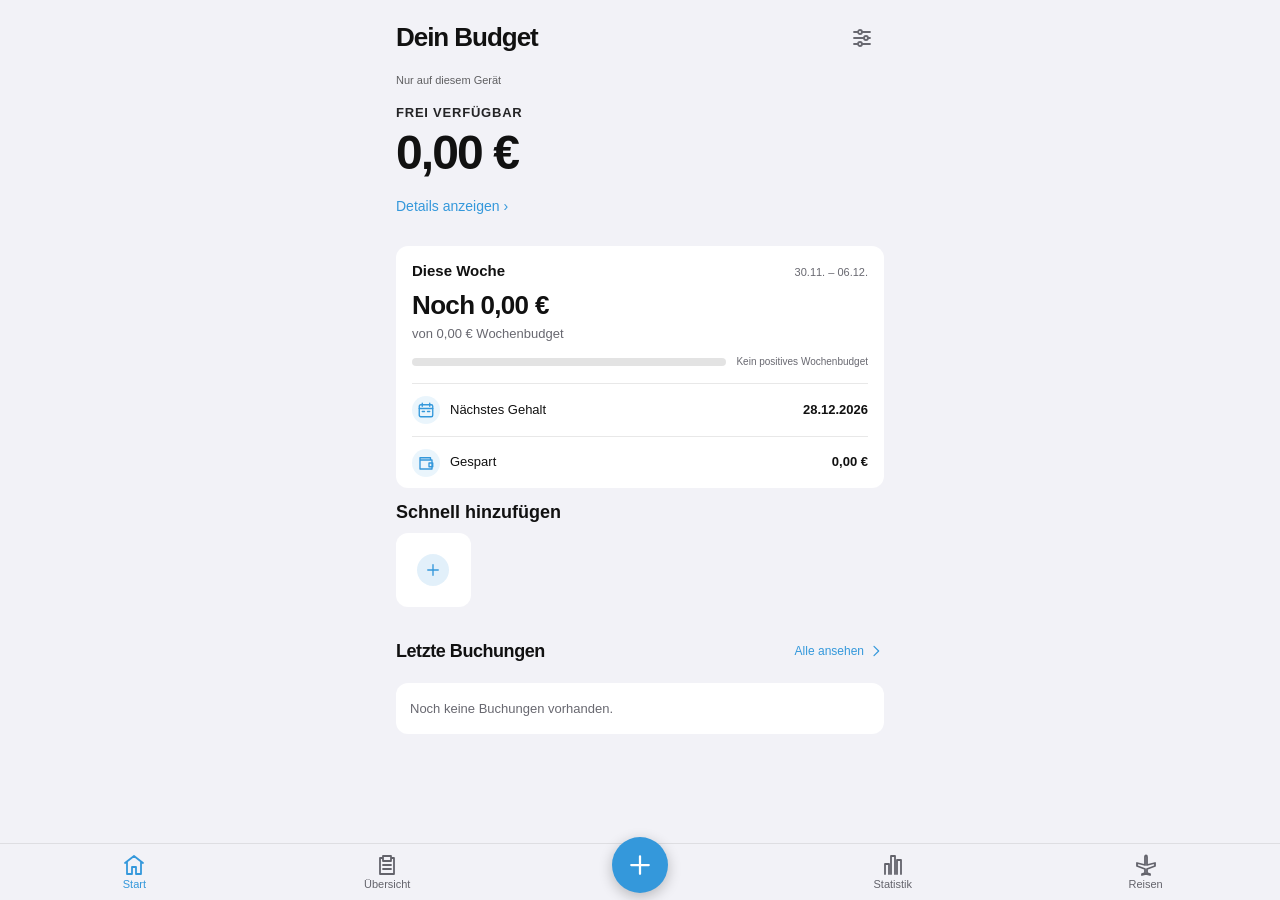
==== commit d1cc9520: "Add files via upload" ====
--- a/index.html
+++ b/index.html
@@ -5,7 +5,7 @@
     <meta charset="UTF-8">
     <meta name="viewport" content="width=device-width, initial-scale=1.0, viewport-fit=cover">
     <meta name="theme-color" content="#000000">
-    <meta name="app-version" content="main-statistik-v1">
+    <meta name="app-version" content="main-startabstaende-v1">
     <meta name="apple-mobile-web-app-capable" content="yes">
     <meta name="apple-mobile-web-app-status-bar-style" content="black-translucent">
     <meta name="apple-mobile-web-app-title" content="Kostentracker">
@@ -13,23 +13,23 @@
     <meta name="application-name" content="Kostentracker">
     <link rel="manifest" href="manifest.webmanifest">
     <link rel="preload" href="icon-192.png" as="image" fetchpriority="high">
-    <link rel="preload" href="./js/app/ladebildschirm.js?v=main-statistik-v1" as="script">
+    <link rel="preload" href="./js/app/ladebildschirm.js?v=main-startabstaende-v1" as="script">
     <link rel="apple-touch-icon" href="apple-touch-icon.png">
     <link rel="icon" type="image/png" sizes="192x192" href="icon-192.png">
     <link rel="icon" type="image/png" sizes="512x512" href="icon-512.png">
 
     <title>Kostentracker</title>
 
-    <script src="./js/core/datensatz-format.js?v=main-statistik-v1" type="application/x-kostentracker"></script>
-    <script src="./js/core/sicherungs-vergleich.js?v=main-statistik-v1" type="application/x-kostentracker"></script>
-    <script src="./js/core/lokale-datenbank.js?v=main-statistik-v1" type="application/x-kostentracker"></script>
-    <script src="./js/core/dienste.js?v=main-statistik-v1" type="application/x-kostentracker"></script>
-    <script src="./js/ui/kategorien-editor.js?v=main-statistik-v1" type="application/x-kostentracker"></script>
-<script src="./js/ui/fixkosten-neu.js?v=main-statistik-v1" type="application/x-kostentracker"></script>
-    <script src="./js/ui/eingabeschutz.js?v=main-statistik-v1" type="application/x-kostentracker"></script>
-    <script src="./js/app/design-start.js?v=main-statistik-v1" type="application/x-kostentracker"></script>
-
-    <link rel="stylesheet" href="./css/app.css?v=main-statistik-v1" media="print" data-app-style onload="this.dataset.loaded='true'" onerror="this.dataset.failed='true'">
+    <script src="./js/core/datensatz-format.js?v=main-startabstaende-v1" type="application/x-kostentracker"></script>
+    <script src="./js/core/sicherungs-vergleich.js?v=main-startabstaende-v1" type="application/x-kostentracker"></script>
+    <script src="./js/core/lokale-datenbank.js?v=main-startabstaende-v1" type="application/x-kostentracker"></script>
+    <script src="./js/core/dienste.js?v=main-startabstaende-v1" type="application/x-kostentracker"></script>
+    <script src="./js/ui/kategorien-editor.js?v=main-startabstaende-v1" type="application/x-kostentracker"></script>
+<script src="./js/ui/fixkosten-neu.js?v=main-startabstaende-v1" type="application/x-kostentracker"></script>
+    <script src="./js/ui/eingabeschutz.js?v=main-startabstaende-v1" type="application/x-kostentracker"></script>
+    <script src="./js/app/design-start.js?v=main-startabstaende-v1" type="application/x-kostentracker"></script>
+
+    <link rel="stylesheet" href="./css/app.css?v=main-startabstaende-v1" media="print" data-app-style onload="this.dataset.loaded='true'" onerror="this.dataset.failed='true'">
 
     <style id="bootSplashStyle">
       /* Paint the page canvas and safe-area background before app.css loads. */
@@ -62,7 +62,7 @@
   <div id="bootSplashLogo" class="boot-splash-logo"><img id="bootSplashIcon" src="icon-192.png" alt="" width="104" height="104" decoding="async" fetchpriority="high" hidden><span id="bootSplashFallback" class="boot-splash-fallback" hidden aria-hidden="true">💸</span></div>
   <div id="bootSplashError" class="boot-splash-error" hidden><p>App konnte nicht gestartet werden.</p><button type="button" onclick="location.reload()">Erneut laden</button></div>
 </div>
-<script src="./js/app/ladebildschirm.js?v=main-statistik-v1"></script>
+<script src="./js/app/ladebildschirm.js?v=main-startabstaende-v1"></script>
 
 
 <svg class="alltag-symbols" xmlns="http://www.w3.org/2000/svg" aria-hidden="true"><defs><symbol id="alltag-back" viewBox="0 0 24 24"><path d="m15 18-6-6 6-6"/></symbol><symbol id="alltag-plus" viewBox="0 0 24 24"><path d="M12 5v14M5 12h14"/></symbol><symbol id="alltag-more" viewBox="0 0 24 24"><circle cx="5" cy="12" r="1"/><circle cx="12" cy="12" r="1"/><circle cx="19" cy="12" r="1"/></symbol><symbol id="alltag-chevron" viewBox="0 0 24 24"><path d="m9 5 7 7-7 7"/></symbol><symbol id="alltag-search" viewBox="0 0 24 24"><circle cx="10.5" cy="10.5" r="6.5"/><path d="m16 16 4.5 4.5"/></symbol><symbol id="alltag-archive" viewBox="0 0 24 24"><path d="M4 9h16v11H4zM3 4h18v5H3zM9 13h6"/></symbol><symbol id="alltag-delete" viewBox="0 0 24 24"><path d="M3 6h18M9 6V3h6v3M5 6l1 15h12l1-15M10 10v7M14 10v7"/></symbol><symbol id="alltag-cart" viewBox="0 0 24 24"><path d="M3 3h2l3 12h10l3-9H6M9 18h.01M18 18h.01"/><circle cx="9" cy="20" r="1"/><circle cx="18" cy="20" r="1"/></symbol><symbol id="alltag-fuel" viewBox="0 0 24 24"><path d="M4 21V4h9v17M3 21h12M4 10h9M16 5l3 3v10a2 2 0 0 1-4 0v-5h-2M17 6v4h3"/></symbol><symbol id="alltag-droplet" viewBox="0 0 24 24"><path d="M12 3s-7 8-7 12a7 7 0 0 0 14 0c0-4-7-12-7-12Z"/></symbol><symbol id="alltag-house" viewBox="0 0 24 24"><path d="m3 10 9-7 9 7M5 9v12h5v-7h4v7h5V9"/></symbol><symbol id="alltag-food" viewBox="0 0 24 24"><path d="M4 3v6a3 3 0 0 0 6 0V3M7 3v18M17 3c-3 3-3 8 0 9h3M20 3v18"/></symbol><symbol id="alltag-activity" viewBox="0 0 24 24"><circle cx="12" cy="12" r="9"/><circle cx="12" cy="12" r="5"/><circle cx="12" cy="12" r="1"/></symbol><symbol id="alltag-gift" viewBox="0 0 24 24"><path d="M3 8h18v5H3zM5 13v8h14v-8M12 8v13"/><path d="M12 8C4 8 5 1 9 3c2 1 3 5 3 5s1-4 3-5c4-2 5 5-3 5Z"/></symbol><symbol id="alltag-spark" viewBox="0 0 24 24"><path d="m12 3 2.5 6.5L21 12l-6.5 2.5L12 21l-2.5-6.5L3 12l6.5-2.5Z"/></symbol><symbol id="alltag-clipboard" viewBox="0 0 24 24"><path d="M8 5H5v16h14V5h-3M8 3h8v5H8zM8 12h8M8 16h8"/></symbol><symbol id="alltag-chart" viewBox="0 0 24 24"><path d="M4 21V11h4v10M10 21V3h4v18M16 21V7h4v14"/></symbol><symbol id="alltag-shield" viewBox="0 0 24 24"><path d="m12 3 8 3v6c0 5-8 9-8 9s-8-4-8-9V6z"/><path d="m8 12 3 3 5-6"/></symbol><symbol id="alltag-receipt" viewBox="0 0 24 24"><path d="M5 3h14v18l-3-2-4 2-4-2-3 2zM8 7h8M8 11h8M8 15h4"/></symbol><symbol id="alltag-wallet" viewBox="0 0 24 24"><path d="M20 8H4V5h14v3M4 8v12h16V8M16 12h5v5h-5z"/></symbol><symbol id="alltag-calendar" viewBox="0 0 24 24"><rect x="3" y="5" width="18" height="16" rx="2"/><path d="M7 3v4M17 3v4M3 10h18M7 14h3M14 14h3"/></symbol><symbol id="alltag-income" viewBox="0 0 24 24"><path d="M12 3v12m-5-5 5 5 5-5M4 16v5h16v-5"/></symbol><symbol id="alltag-plane" viewBox="0 0 24 24"><path d="m3 10 8 2V4c0-2 2-2 2 0v8l8-2v3l-8 3v4l3 1v1l-4-1-4 1v-1l3-1v-4l-8-3z"/></symbol><symbol id="alltag-edit" viewBox="0 0 24 24"><path d="m15 4 5 5M4 20l5-1L21 7l-5-5L4 14z"/></symbol><symbol id="alltag-move" viewBox="0 0 24 24"><path d="M4 18v-5a4 4 0 0 1 4-4h12m-5-5 5 5-5 5"/></symbol><symbol id="alltag-check" viewBox="0 0 24 24"><path d="m4 12 5 5L20 6"/></symbol><symbol id="alltag-close" viewBox="0 0 24 24"><path d="m5 5 14 14M19 5 5 19"/></symbol><symbol id="alltag-transport" viewBox="0 0 24 24"><rect x="5" y="3" width="14" height="16" rx="3"/><path d="M5 11h14M9 19l-2 3M15 19l2 3M9 15h.01M15 15h.01M12 3v8"/></symbol><symbol id="alltag-bed" viewBox="0 0 24 24"><path d="M3 21V7m18 14V7M3 17h18M3 12h18v5M6 12V5h12v7M6 8h5v4M13 8h5v4"/></symbol></defs></svg>
@@ -1079,42 +1079,42 @@
     </div>
 
 
-    <script src="./js/core/dateninitialisierung.js?v=main-statistik-v1" type="application/x-kostentracker"></script>
-    <script src="./js/core/speicherung-backup.js?v=main-statistik-v1" type="application/x-kostentracker"></script>
-<script src="./js/ui/rueckgaengig.js?v=main-statistik-v1" type="application/x-kostentracker"></script>
-<script src="./js/ui/erinnerungen.js?v=main-statistik-v1" type="application/x-kostentracker"></script>
-<script src="./js/core/formatierung.js?v=main-statistik-v1" type="application/x-kostentracker"></script>
-<script src="./js/budget/wiederholungen.js?v=main-statistik-v1" type="application/x-kostentracker"></script>
-<script src="./js/budget/gehalt.js?v=main-statistik-v1" type="application/x-kostentracker"></script>
-<script src="./js/ui/navigation.js?v=main-statistik-v1" type="application/x-kostentracker"></script>
-<script src="./js/ui/eintragsaktionen.js?v=main-statistik-v1" type="application/x-kostentracker"></script>
-<script src="./js/ui/einstellungen.js?v=main-statistik-v1" type="application/x-kostentracker"></script>
-<script src="./js/ui/archiv.js?v=main-statistik-v1" type="application/x-kostentracker"></script>
-<script src="./js/budget/wochenbudget.js?v=main-statistik-v1" type="application/x-kostentracker"></script>
-<script src="./js/ui/schnelleingabe.js?v=main-statistik-v1" type="application/x-kostentracker"></script>
-<script src="./js/kategorien/geplante-ausgaben.js?v=main-statistik-v1" type="application/x-kostentracker"></script>
-<script src="./js/kategorien/sparen-investieren.js?v=main-statistik-v1" type="application/x-kostentracker"></script>
-<script src="./js/kategorien/reise-waehrung.js?v=main-statistik-v1" type="application/x-kostentracker"></script>
-<script src="./js/kategorien/reise-budget-kurs.js?v=main-statistik-v1" type="application/x-kostentracker"></script>
-<script src="./js/kategorien/reisen.js?v=main-statistik-v1" type="application/x-kostentracker"></script>
-<script src="./js/kategorien/fixkosten.js?v=main-statistik-v1" type="application/x-kostentracker"></script>
-<script src="./js/ui/listen.js?v=main-statistik-v1" type="application/x-kostentracker"></script>
-<script src="./js/kategorien/versicherungen.js?v=main-statistik-v1" type="application/x-kostentracker"></script>
-<script src="./js/budget/berechnungen.js?v=main-statistik-v1" type="application/x-kostentracker"></script>
-<script src="./js/ui/verschieben.js?v=main-statistik-v1" type="application/x-kostentracker"></script>
-<script src="./js/kategorien/einnahmen.js?v=main-statistik-v1" type="application/x-kostentracker"></script>
-<script src="./js/kategorien/haushalt.js?v=main-statistik-v1" type="application/x-kostentracker"></script>
-<script src="./js/kategorien/freizeit.js?v=main-statistik-v1" type="application/x-kostentracker"></script>
-<script src="./js/ui/formulare.js?v=main-statistik-v1" type="application/x-kostentracker"></script>
-<script src="./js/kategorien/alltag-gemeinsam.js?v=main-statistik-v1" type="application/x-kostentracker"></script>
-<script src="./js/ui/ausgabenarchiv.js?v=main-statistik-v1" type="application/x-kostentracker"></script>
-<script src="./js/budget/faelligkeiten.js?v=main-statistik-v1" type="application/x-kostentracker"></script>
-<script src="./js/budget/zeitraeume.js?v=main-statistik-v1" type="application/x-kostentracker"></script>
-<script src="./js/ui/statistik.js?v=main-statistik-v1" type="application/x-kostentracker"></script>
-<script src="./js/budget/uebersicht.js?v=main-statistik-v1" type="application/x-kostentracker"></script>
-<script src="./js/app/aktualisierung.js?v=main-statistik-v1" type="application/x-kostentracker"></script>
-<script src="./js/ui/eingabehilfen.js?v=main-statistik-v1" type="application/x-kostentracker"></script>
-<script src="./js/app/start.js?v=main-statistik-v1" type="application/x-kostentracker"></script>
+    <script src="./js/core/dateninitialisierung.js?v=main-startabstaende-v1" type="application/x-kostentracker"></script>
+    <script src="./js/core/speicherung-backup.js?v=main-startabstaende-v1" type="application/x-kostentracker"></script>
+<script src="./js/ui/rueckgaengig.js?v=main-startabstaende-v1" type="application/x-kostentracker"></script>
+<script src="./js/ui/erinnerungen.js?v=main-startabstaende-v1" type="application/x-kostentracker"></script>
+<script src="./js/core/formatierung.js?v=main-startabstaende-v1" type="application/x-kostentracker"></script>
+<script src="./js/budget/wiederholungen.js?v=main-startabstaende-v1" type="application/x-kostentracker"></script>
+<script src="./js/budget/gehalt.js?v=main-startabstaende-v1" type="application/x-kostentracker"></script>
+<script src="./js/ui/navigation.js?v=main-startabstaende-v1" type="application/x-kostentracker"></script>
+<script src="./js/ui/eintragsaktionen.js?v=main-startabstaende-v1" type="application/x-kostentracker"></script>
+<script src="./js/ui/einstellungen.js?v=main-startabstaende-v1" type="application/x-kostentracker"></script>
+<script src="./js/ui/archiv.js?v=main-startabstaende-v1" type="application/x-kostentracker"></script>
+<script src="./js/budget/wochenbudget.js?v=main-startabstaende-v1" type="application/x-kostentracker"></script>
+<script src="./js/ui/schnelleingabe.js?v=main-startabstaende-v1" type="application/x-kostentracker"></script>
+<script src="./js/kategorien/geplante-ausgaben.js?v=main-startabstaende-v1" type="application/x-kostentracker"></script>
+<script src="./js/kategorien/sparen-investieren.js?v=main-startabstaende-v1" type="application/x-kostentracker"></script>
+<script src="./js/kategorien/reise-waehrung.js?v=main-startabstaende-v1" type="application/x-kostentracker"></script>
+<script src="./js/kategorien/reise-budget-kurs.js?v=main-startabstaende-v1" type="application/x-kostentracker"></script>
+<script src="./js/kategorien/reisen.js?v=main-startabstaende-v1" type="application/x-kostentracker"></script>
+<script src="./js/kategorien/fixkosten.js?v=main-startabstaende-v1" type="application/x-kostentracker"></script>
+<script src="./js/ui/listen.js?v=main-startabstaende-v1" type="application/x-kostentracker"></script>
+<script src="./js/kategorien/versicherungen.js?v=main-startabstaende-v1" type="application/x-kostentracker"></script>
+<script src="./js/budget/berechnungen.js?v=main-startabstaende-v1" type="application/x-kostentracker"></script>
+<script src="./js/ui/verschieben.js?v=main-startabstaende-v1" type="application/x-kostentracker"></script>
+<script src="./js/kategorien/einnahmen.js?v=main-startabstaende-v1" type="application/x-kostentracker"></script>
+<script src="./js/kategorien/haushalt.js?v=main-startabstaende-v1" type="application/x-kostentracker"></script>
+<script src="./js/kategorien/freizeit.js?v=main-startabstaende-v1" type="application/x-kostentracker"></script>
+<script src="./js/ui/formulare.js?v=main-startabstaende-v1" type="application/x-kostentracker"></script>
+<script src="./js/kategorien/alltag-gemeinsam.js?v=main-startabstaende-v1" type="application/x-kostentracker"></script>
+<script src="./js/ui/ausgabenarchiv.js?v=main-startabstaende-v1" type="application/x-kostentracker"></script>
+<script src="./js/budget/faelligkeiten.js?v=main-startabstaende-v1" type="application/x-kostentracker"></script>
+<script src="./js/budget/zeitraeume.js?v=main-startabstaende-v1" type="application/x-kostentracker"></script>
+<script src="./js/ui/statistik.js?v=main-startabstaende-v1" type="application/x-kostentracker"></script>
+<script src="./js/budget/uebersicht.js?v=main-startabstaende-v1" type="application/x-kostentracker"></script>
+<script src="./js/app/aktualisierung.js?v=main-startabstaende-v1" type="application/x-kostentracker"></script>
+<script src="./js/ui/eingabehilfen.js?v=main-startabstaende-v1" type="application/x-kostentracker"></script>
+<script src="./js/app/start.js?v=main-startabstaende-v1" type="application/x-kostentracker"></script>
 
 
     <div id="undoToast" class="undo-toast hidden" role="status" aria-live="polite">
@@ -1149,11 +1149,11 @@
 </dialog>
 
     <!-- ===== UPDATE: SWIPE NACH LINKS FUER EINTRAG-AKTIONEN ===== -->
-    <link rel="stylesheet" href="./css/bedienung.css?v=main-statistik-v1" media="print" data-app-style onload="this.dataset.loaded='true'" onerror="this.dataset.failed='true'">
-    <script src="./js/ui/wischgesten.js?v=main-statistik-v1" type="application/x-kostentracker"></script>
-
-    <script src="./js/ui/tab-wischen-animation.js?v=main-statistik-v1" type="application/x-kostentracker"></script>
-    <script src="./js/ui/zurueckwischen.js?v=main-statistik-v1" type="application/x-kostentracker"></script>
+    <link rel="stylesheet" href="./css/bedienung.css?v=main-startabstaende-v1" media="print" data-app-style onload="this.dataset.loaded='true'" onerror="this.dataset.failed='true'">
+    <script src="./js/ui/wischgesten.js?v=main-startabstaende-v1" type="application/x-kostentracker"></script>
+
+    <script src="./js/ui/tab-wischen-animation.js?v=main-startabstaende-v1" type="application/x-kostentracker"></script>
+    <script src="./js/ui/zurueckwischen.js?v=main-startabstaende-v1" type="application/x-kostentracker"></script>
 
 <dialog id="freshCostDialog" aria-labelledby="freshCostName">
 <header class="fc-head"><button type="button" class="fc-back" onclick="cancelEditFreshKosten()" aria-label="Zurück"><svg class="alltag-icon" viewBox="0 0 24 24" aria-hidden="true"><use href="#alltag-back"></use></svg></button><div><h2 id="freshCostName" tabindex="-1"></h2><p>Monatliche Fixkosten</p></div></header>
@@ -1199,10 +1199,10 @@
   <div id="paymentReviewError" role="alert" class="payment-review-error"></div>
   <div id="serverPaymentReview"></div>
 </dialog>
-<script src="./js/server/haendler.js?v=main-statistik-v1" type="application/x-kostentracker"></script>
-<script src="./js/server/reise-zahlungen.js?v=main-statistik-v1" type="application/x-kostentracker"></script>
-<script src="./js/ui/zahlungsbestaetigung.js?v=main-statistik-v1" type="application/x-kostentracker"></script>
-<script src="./js/server/synchronisierung.js?v=main-statistik-v1" type="application/x-kostentracker"></script>
+<script src="./js/server/haendler.js?v=main-startabstaende-v1" type="application/x-kostentracker"></script>
+<script src="./js/server/reise-zahlungen.js?v=main-startabstaende-v1" type="application/x-kostentracker"></script>
+<script src="./js/ui/zahlungsbestaetigung.js?v=main-startabstaende-v1" type="application/x-kostentracker"></script>
+<script src="./js/server/synchronisierung.js?v=main-startabstaende-v1" type="application/x-kostentracker"></script>
 <div id="paymentImportedNotice" role="status" aria-live="polite" aria-atomic="true"></div>
     <!-- Gemeinsame Navigation in Kategorien (aus der Übersicht) -->
     <nav id="categoryBottomNav" class="bottom-nav" aria-label="Hauptnavigation">
@@ -1212,8 +1212,8 @@
         <button type="button" data-main-tab="statistics" onclick="openStatistik()"><span class="nav-icon"><svg class="alltag-icon" aria-hidden="true"><use href="#alltag-chart"></use></svg></span>Statistik</button>
         <button type="button" data-main-tab="reisen" onclick="openReisen()"><span class="nav-icon"><svg class="alltag-icon" aria-hidden="true"><use href="#alltag-plane"></use></svg></span>Reisen</button>
     </nav>
-<script src="./js/ui/reiseansicht.js?v=main-statistik-v1" type="application/x-kostentracker"></script>
-<script src="./js/ui/ansicht-speichern.js?v=main-statistik-v1" type="application/x-kostentracker"></script>
+<script src="./js/ui/reiseansicht.js?v=main-startabstaende-v1" type="application/x-kostentracker"></script>
+<script src="./js/ui/ansicht-speichern.js?v=main-startabstaende-v1" type="application/x-kostentracker"></script>
 </body>
 
 </html>
--- a/css/app.css
+++ b/css/app.css
@@ -2793,12 +2793,12 @@
 #home.home-dashboard { --home-surface:#19191b;--home-muted:#a3a3aa;--home-line:rgba(128,128,128,.18);padding-bottom:calc(72px + env(safe-area-inset-bottom)); }
 :root[data-theme="light"] #home.home-dashboard { --home-surface:#fff;--home-muted:#686870; }
 #home.home-dashboard > .container.app-shell { width:calc(100% - 32px);max-width:488px;margin:12px auto;padding:0;border:0;border-radius:0;background:transparent;box-shadow:none;backdrop-filter:none;-webkit-backdrop-filter:none; }
-#home.home-dashboard .topbar { margin:0 0 4px;gap:10px;min-height:48px;padding:6px 0; }
+#home.home-dashboard .topbar { margin:0 0 2px;gap:10px;min-height:48px;padding:4px 0; }
 #home.home-dashboard .topbar h2 { min-width:0;margin:0;font-size:26px;font-weight:700;line-height:1.2;letter-spacing:-.04em; }
 #home.home-dashboard .icon-btn { width:44px;height:44px;min-height:44px;margin:0;padding:0;background:transparent;color:var(--home-muted); }
-#home.home-dashboard .home-sync-status { margin:0 0 12px;min-height:28px;font-size:11px;line-height:1.3; }
-#home.home-dashboard .hero-card { display:block;min-height:0;align-items:stretch;justify-content:initial;margin:0 0 18px;padding:6px 0 0;border:0;border-radius:0;background:transparent;box-shadow:none;text-align:left; }
-#home.home-dashboard .hero-label { color:var(--home-muted);font-size:12px;font-weight:500;letter-spacing:.06em;opacity:1; }
+#home.home-dashboard .home-sync-status { margin:0 0 8px;min-height:28px;font-size:11px;line-height:1.3; }
+#home.home-dashboard .hero-card { display:block;min-height:0;align-items:stretch;justify-content:initial;margin:0 0 18px;padding:3px 0 0;border:0;border-radius:0;background:transparent;box-shadow:none;text-align:left; }
+#home.home-dashboard .hero-label { color:var(--text);color:color-mix(in srgb,var(--text) 78%,var(--home-muted));font-size:13px;font-weight:650;letter-spacing:.06em;opacity:1; }
 #home.home-dashboard .hero-amount { margin:7px 0 4px;font-size:clamp(32px,10.8vw,48px);font-weight:700;line-height:1.1;letter-spacing:-.04em; }
 #home.home-dashboard .hero-amount span { font-weight:700 !important;white-space:normal !important;overflow-wrap:anywhere; }
 #home.home-dashboard .link-button { display:inline-flex;align-items:center;min-height:44px;margin:0;padding:8px 0;color:var(--primary);font-size:14px;font-weight:500; }
